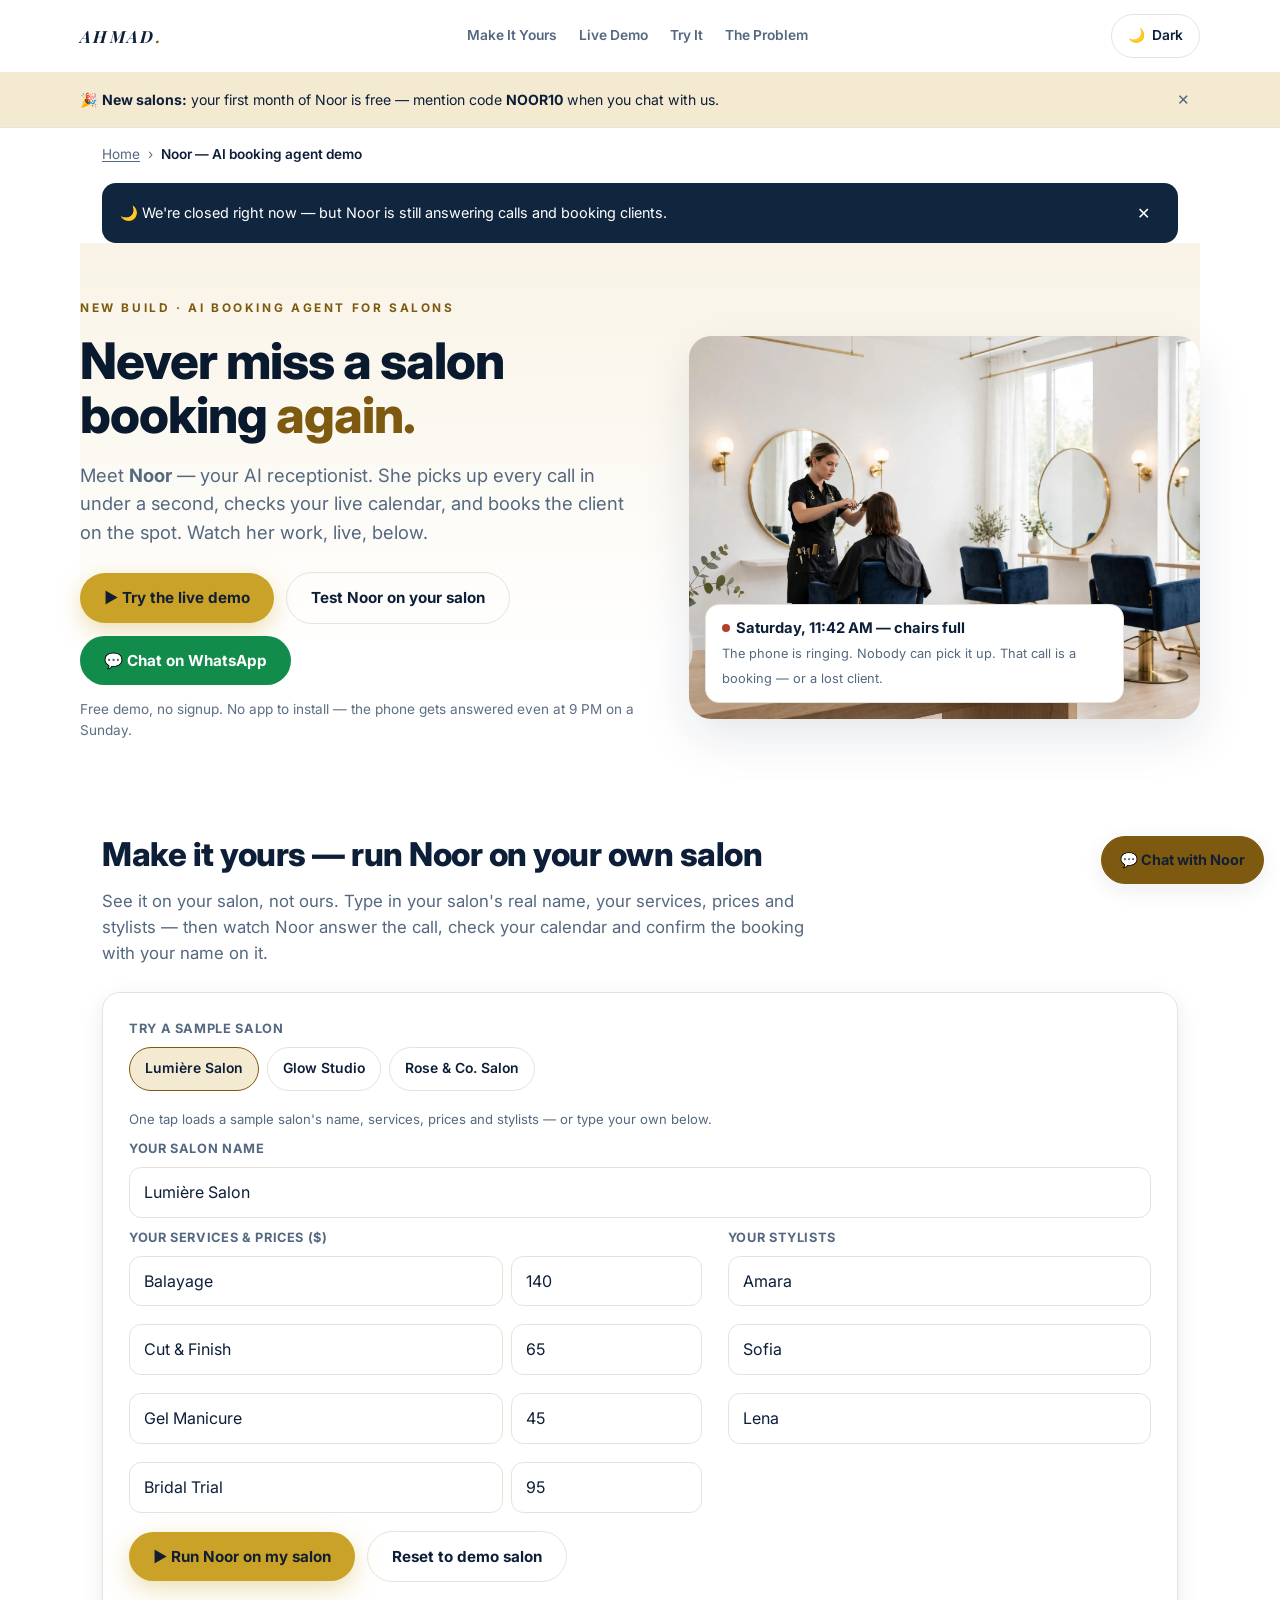
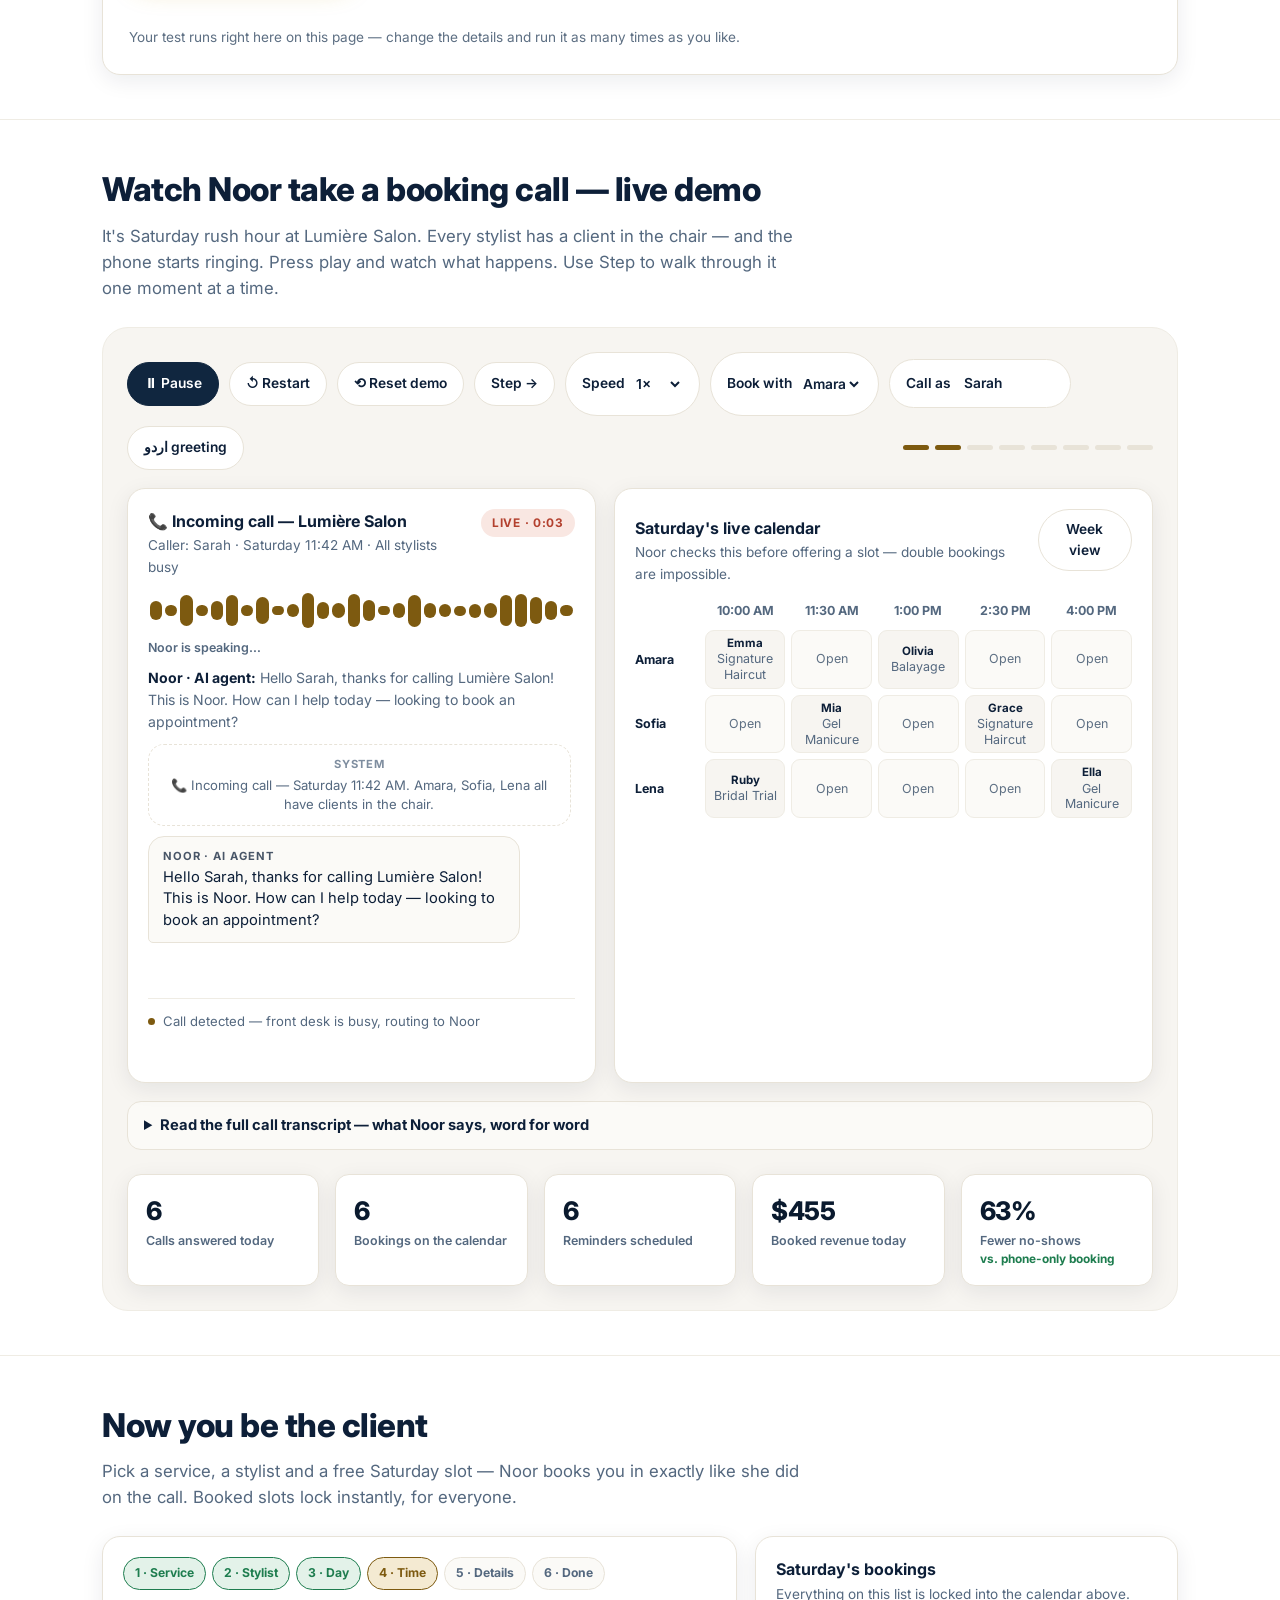
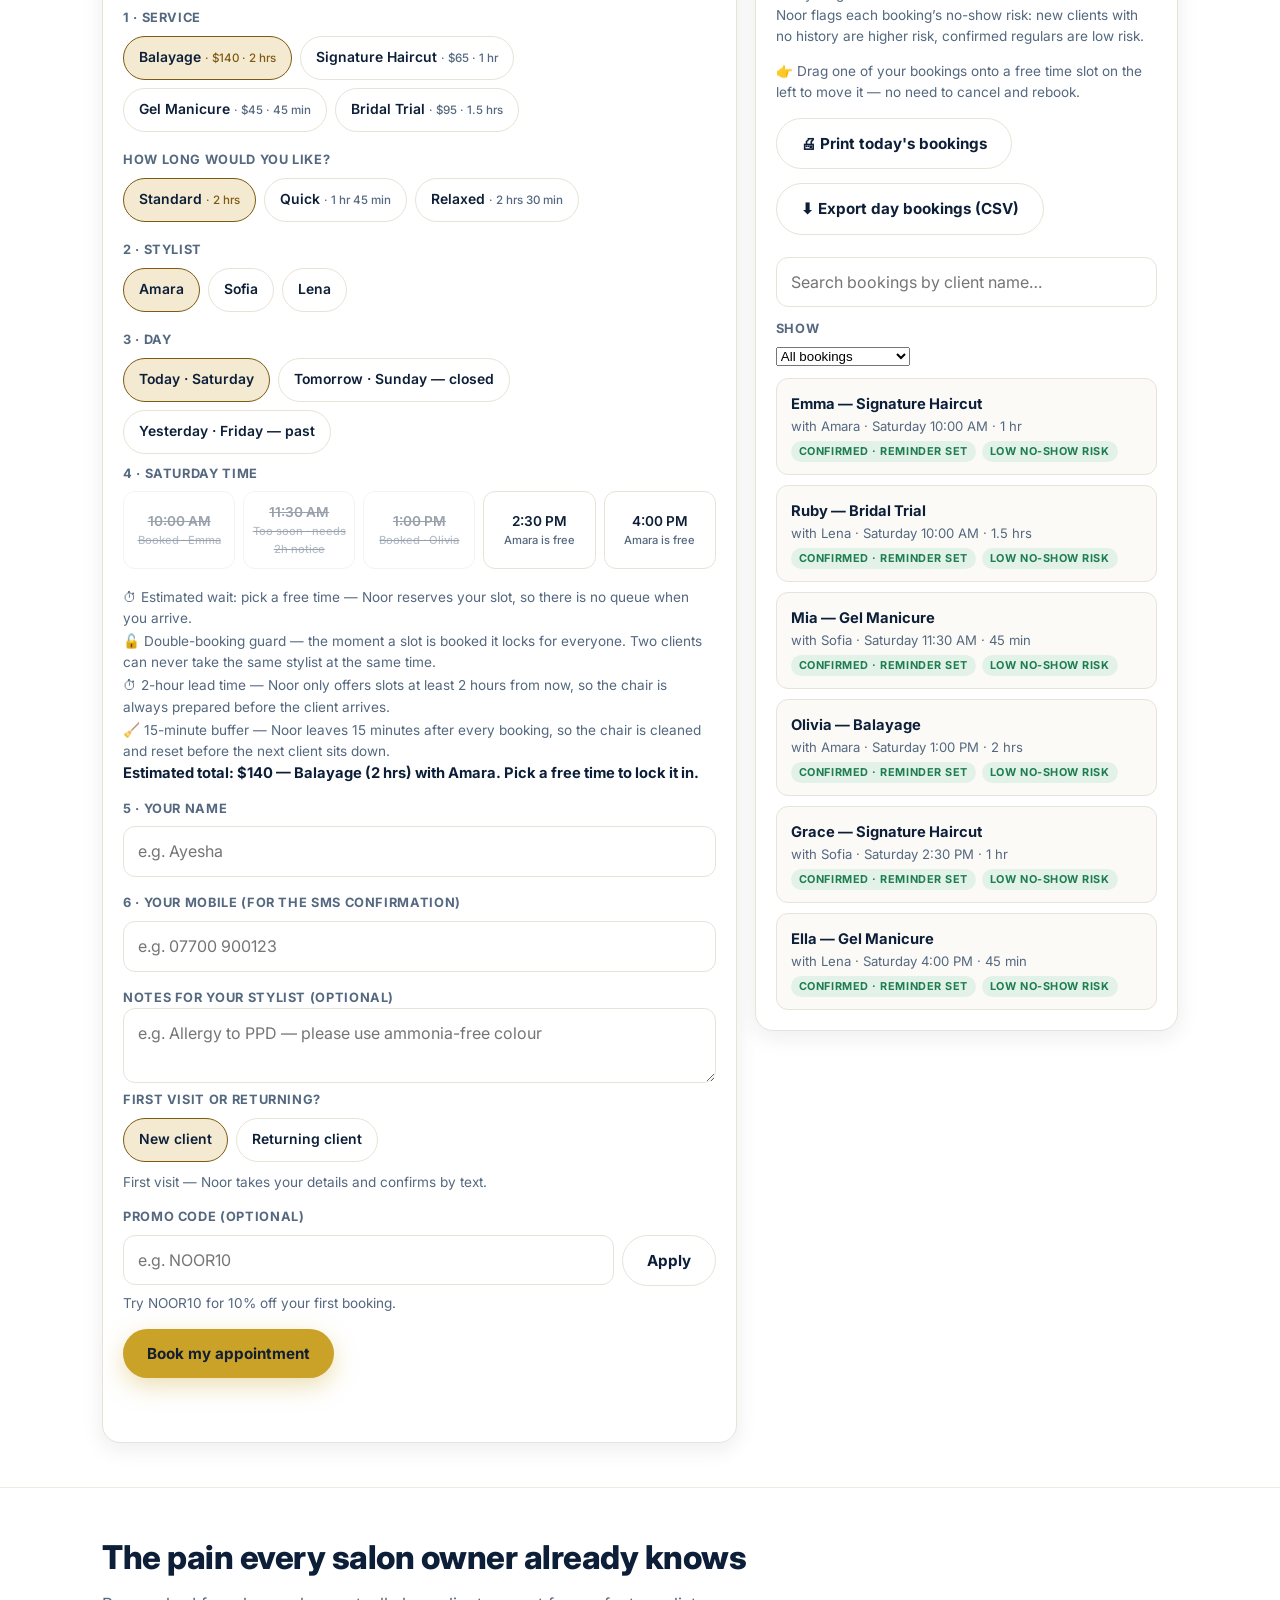
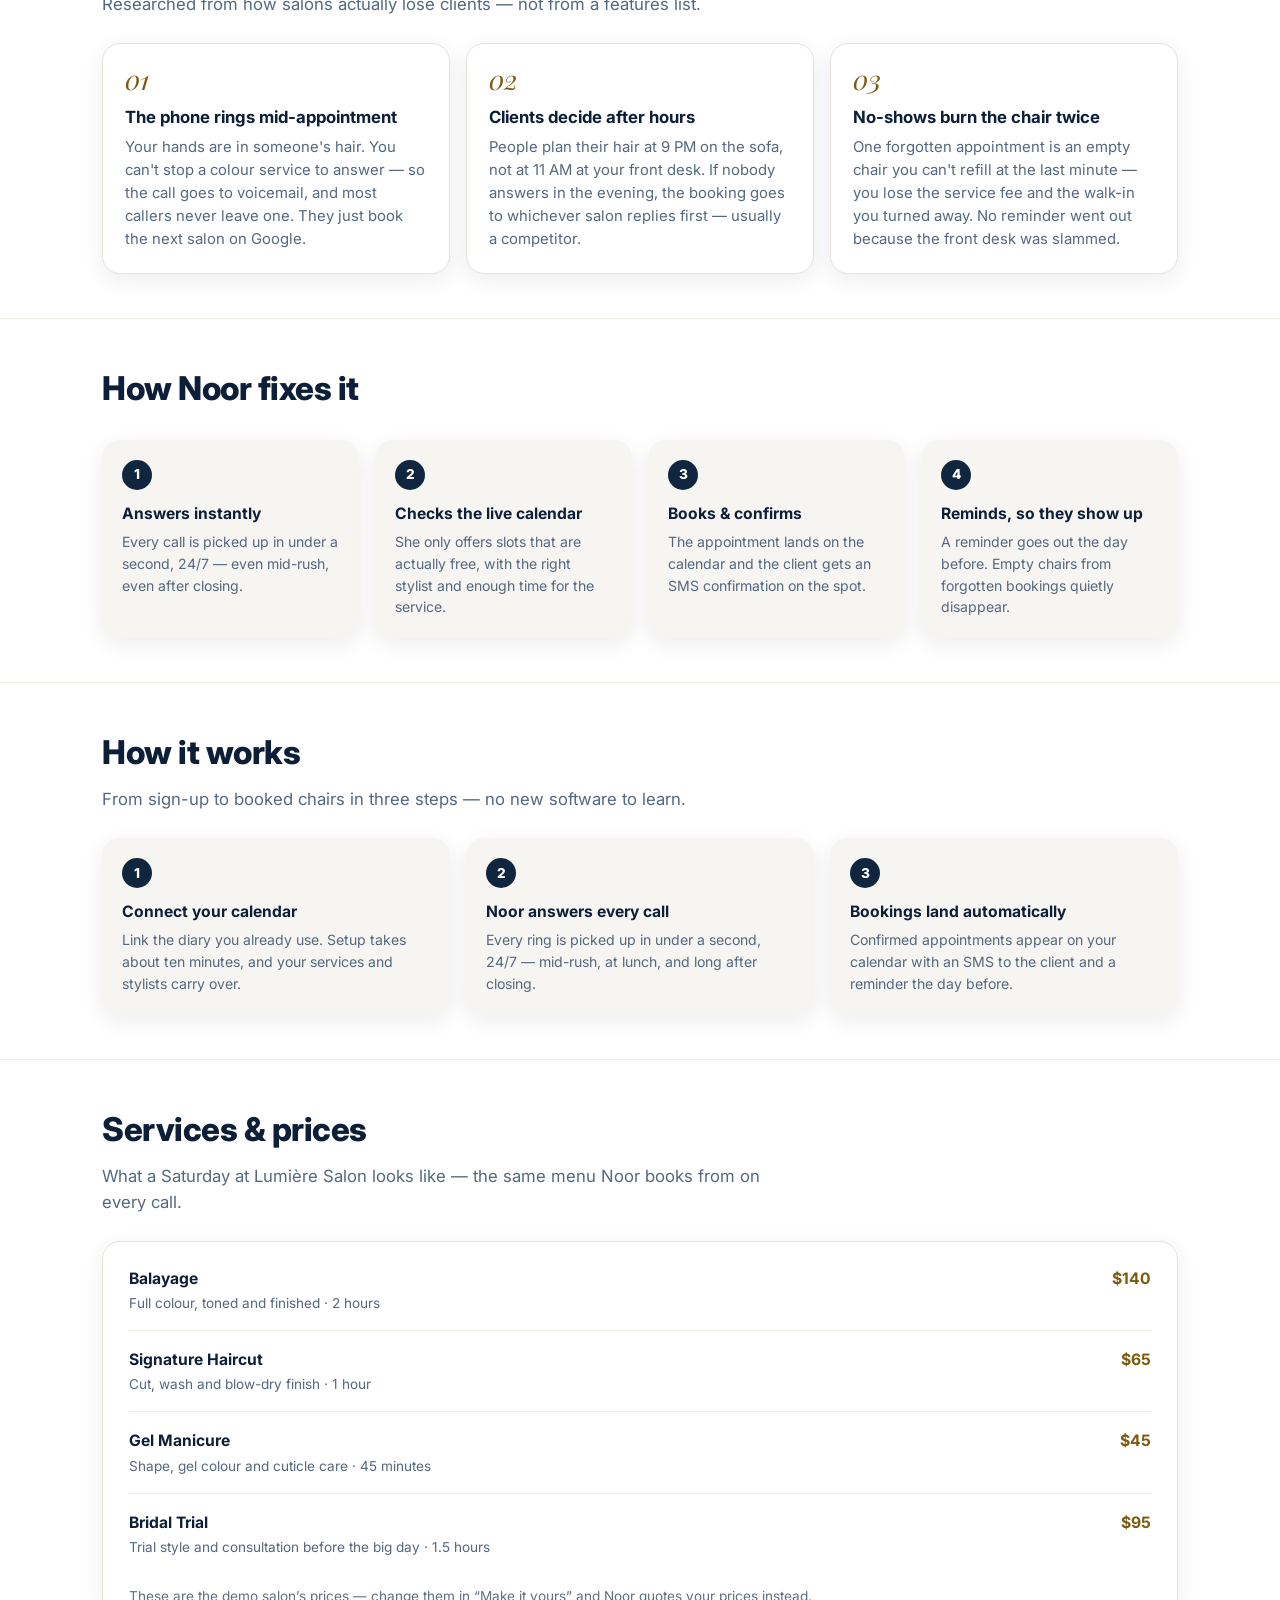
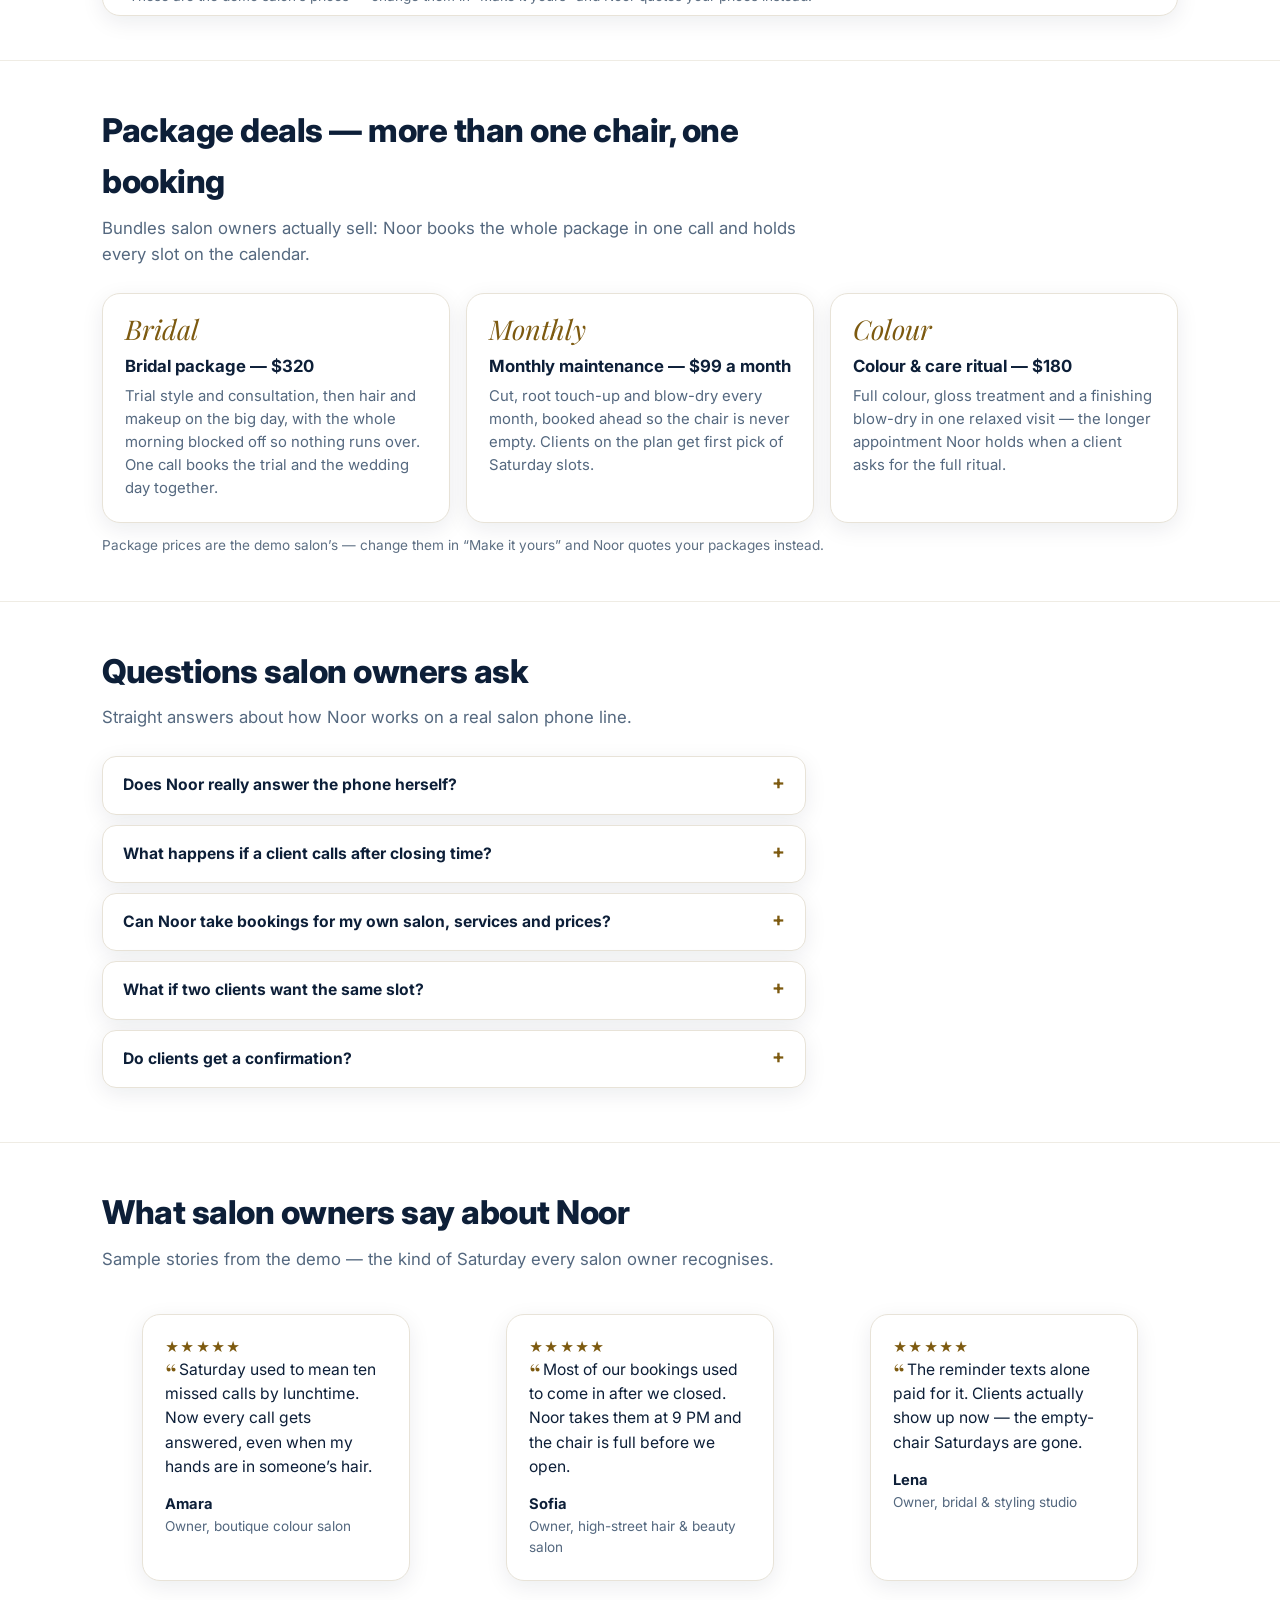
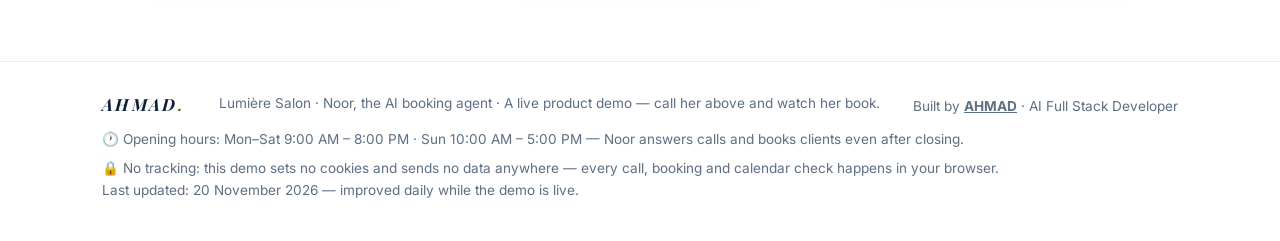
==== salon-demo/index.html @ 0685796b "feat(demo): add drag-to-reschedule for your bookings" ====
<!doctype html>
<!--
  Noor - AI booking agent for salons: live demo page.
  Single-file demo (salon-demo/index.html) for the fictional Lumiere Salon.
  Built by AHMAD, AI Full Stack Developer. Bookings, calls and calendar
  data in this demo are simulated in the browser - nothing leaves the page.
-->
<!-- Noor demo version: 2026.11.20 - bumped with each daily improvement batch -->
<!--
  CHANGELOG (latest first - full log lives with the project notes):
  2026-11-14: section markers; fonts load without blocking paint; header comment; version stamp.
  2026-11-15: WhatsApp CTA button in the hero. Demo reset button. Captioned call simulation. Booking progress steps. Estimated wait-time display. One money() formatter for every price.
  2026-11-16: 12-hour times everywhere; new/returning client toggle; promo codes (NOOR10); loyalty note on confirmation; .ics calendar download; share booking on WhatsApp.
  2026-11-17: after-hours notice; promo banner slot; no-tracking privacy note; offline fallback; PWA manifest; Apple touch icon.
  2026-11-18: social preview image placeholder; FAQ structured data; breadcrumb navigation; last-updated stamp; appointment-length selector; package deals section.
  2026-11-20: refer-a-friend note; live chat bubble; full call transcript view; livelier voice waveform; calendar month view; drag-to-reschedule.
  2026-11-13: booking summary screen; edit details; phone validation; notes field;
    returning-client greeting; closed-day notice for Sundays.
  2026-11-12: no-show risk badge; Urdu greeting toggle; double-booking guard;
    past-date block; 2-hour lead time; 15-minute buffer note.
  2026-11-11: one-tap sample salons; print bookings; export CSV; search and
    filter bookings; week-view calendar toggle.
-->
<html lang="en">
  <head>
    <meta charset="utf-8" />
    <meta name="viewport" content="width=device-width, initial-scale=1, viewport-fit=cover" />
    <meta name="description" content="Noor is the AI booking agent for salons. She answers every call, checks the live calendar and books clients 24/7 — even after hours. Try the live demo." />
    <meta property="og:title" content="Noor — AI Booking Agent for Salons" />
    <meta property="og:description" content="Noor answers every salon call, checks the live calendar and books clients 24/7 — even after hours. Try the live demo." />
    <meta property="og:type" content="website" />
    <meta property="og:url" content="https://mr-ahmad161.github.io/salon-demo/" />
    <!-- D117: social preview image (placeholder SVG card) — replace with a real salon photo when one is shot -->
    <meta property="og:image" content="data:image/svg+xml,%3Csvg xmlns='http://www.w3.org/2000/svg' width='1200' height='630'%3E%3Crect width='1200' height='630' fill='%230a1a2e'/%3E%3Ctext x='600' y='290' font-family='Georgia,serif' font-style='italic' font-size='130' font-weight='700' fill='%23c9a227' text-anchor='middle'%3ENoor%3C/text%3E%3Ctext x='600' y='380' font-family='Arial,sans-serif' font-size='38' fill='%23ffffff' text-anchor='middle'%3EThe AI booking agent for salons%3C/text%3E%3Ctext x='600' y='440' font-family='Arial,sans-serif' font-size='28' fill='%23c9a227' text-anchor='middle'%3ENever miss a booking again%3C/text%3E%3C/svg%3E" />
    <meta property="og:image:width" content="1200" />
    <meta property="og:image:height" content="630" />
    <meta property="og:image:alt" content="Noor — the AI booking agent for salons" />
    <meta name="twitter:card" content="summary_large_image" />
    <meta name="twitter:title" content="Noor — AI Booking Agent for Salons" />
    <meta name="twitter:description" content="Noor answers every salon call, checks the live calendar and books clients 24/7 — even after hours. Try the live demo." />
    <meta name="twitter:image" content="data:image/svg+xml,%3Csvg xmlns='http://www.w3.org/2000/svg' width='1200' height='630'%3E%3Crect width='1200' height='630' fill='%230a1a2e'/%3E%3Ctext x='600' y='290' font-family='Georgia,serif' font-style='italic' font-size='130' font-weight='700' fill='%23c9a227' text-anchor='middle'%3ENoor%3C/text%3E%3Ctext x='600' y='380' font-family='Arial,sans-serif' font-size='38' fill='%23ffffff' text-anchor='middle'%3EThe AI booking agent for salons%3C/text%3E%3Ctext x='600' y='440' font-family='Arial,sans-serif' font-size='28' fill='%23c9a227' text-anchor='middle'%3ENever miss a booking again%3C/text%3E%3C/svg%3E" />
    <meta name="color-scheme" content="light dark" />
    <meta name="theme-color" media="(prefers-color-scheme: light)" content="#ffffff" />
    <meta name="theme-color" media="(prefers-color-scheme: dark)" content="#0a1421" />
    <link rel="canonical" href="https://mr-ahmad161.github.io/salon-demo/" />
    <!-- D052: structured data so search engines understand the demo salon -->
    <script type="application/ld+json">
    {
      "@context": "https://schema.org",
      "@type": "HairSalon",
      "name": "Lumière Salon",
      "description": "Noor is the AI booking agent for salons. She answers every call, checks the live calendar and books clients 24/7 — even after hours.",
      "url": "https://mr-ahmad161.github.io/salon-demo/",
      "priceRange": "$$"
    }
    </script>
    <!-- D118: FAQ structured data — mirrors the FAQ section below -->
    <script type="application/ld+json">
{
  "@context": "https://schema.org",
  "@type": "FAQPage",
  "mainEntity": [
    {
      "@type": "Question",
      "name": "Does Noor really answer the phone herself?",
      "acceptedAnswer": {
        "@type": "Answer",
        "text": "Yes. Every call is picked up in under a second, 24/7 — even mid-rush when every stylist has a client in the chair. Try it in the live demo above."
      }
    },
    {
      "@type": "Question",
      "name": "What happens if a client calls after closing time?",
      "acceptedAnswer": {
        "@type": "Answer",
        "text": "She books them anyway. People plan their hair at 9 PM on the sofa, and Noor takes the booking, checks the live calendar and sends the SMS confirmation — no missed call, no lost client."
      }
    },
    {
      "@type": "Question",
      "name": "Can Noor take bookings for my own salon, services and prices?",
      "acceptedAnswer": {
        "@type": "Answer",
        "text": "Yes. Use “Make it yours” at the top of this page: type in your salon name, services, prices and stylists, and Noor quotes your details on the next call."
      }
    },
    {
      "@type": "Question",
      "name": "What if two clients want the same slot?",
      "acceptedAnswer": {
        "@type": "Answer",
        "text": "It can’t happen. Noor checks the live calendar before offering a time, so a booked slot is locked instantly and never offered twice."
      }
    },
    {
      "@type": "Question",
      "name": "Do clients get a confirmation?",
      "acceptedAnswer": {
        "@type": "Answer",
        "text": "Yes — an SMS confirmation goes out on the spot, and a reminder is scheduled for the day before, so forgotten bookings and empty chairs quietly disappear."
      }
    }
  ]
}
    </script>
    <link rel="icon" href="data:image/svg+xml,%3Csvg xmlns='http://www.w3.org/2000/svg' viewBox='0 0 64 64'%3E%3Crect width='64' height='64' rx='14' fill='%230a1a2e'/%3E%3Ctext x='32' y='44' font-family='Georgia,serif' font-style='italic' font-size='38' font-weight='700' fill='%23c9a227' text-anchor='middle'%3EN%3C/text%3E%3C/svg%3E" />
    <!-- D115: PWA manifest (inline, single-file demo) -->
    <link rel="manifest" href="data:application/manifest+json,%7B%22name%22%3A%22Noor%20%5Cu2014%20AI%20Booking%20Agent%20for%20Salons%22%2C%22short_name%22%3A%22Noor%22%2C%22description%22%3A%22Noor%20answers%20every%20salon%20call%2C%20checks%20the%20live%20calendar%20and%20books%20clients%2024%2F7%20%5Cu2014%20even%20after%20hours.%22%2C%22start_url%22%3A%22.%22%2C%22display%22%3A%22standalone%22%2C%22background_color%22%3A%22%23ffffff%22%2C%22theme_color%22%3A%22%230a1a2e%22%2C%22icons%22%3A%5B%7B%22src%22%3A%22data%3Aimage%2Fsvg%2Bxml%2C%253Csvg%20xmlns%3D%27http%3A%2F%2Fwww.w3.org%2F2000%2Fsvg%27%20viewBox%3D%270%200%2064%2064%27%253E%253Crect%20width%3D%2764%27%20height%3D%2764%27%20rx%3D%2714%27%20fill%3D%27%25230a1a2e%27%2F%253E%253Ctext%20x%3D%2732%27%20y%3D%2744%27%20font-family%3D%27Georgia%2Cserif%27%20font-style%3D%27italic%27%20font-size%3D%2738%27%20font-weight%3D%27700%27%20fill%3D%27%2523c9a227%27%20text-anchor%3D%27middle%27%253EN%253C%2Ftext%253E%253C%2Fsvg%253E%22%2C%22sizes%22%3A%22192x192%22%2C%22type%22%3A%22image%2Fsvg%2Bxml%22%2C%22purpose%22%3A%22any%22%7D%2C%7B%22src%22%3A%22data%3Aimage%2Fsvg%2Bxml%2C%253Csvg%20xmlns%3D%27http%3A%2F%2Fwww.w3.org%2F2000%2Fsvg%27%20viewBox%3D%270%200%2064%2064%27%253E%253Crect%20width%3D%2764%27%20height%3D%2764%27%20rx%3D%2714%27%20fill%3D%27%25230a1a2e%27%2F%253E%253Ctext%20x%3D%2732%27%20y%3D%2744%27%20font-family%3D%27Georgia%2Cserif%27%20font-style%3D%27italic%27%20font-size%3D%2738%27%20font-weight%3D%27700%27%20fill%3D%27%2523c9a227%27%20text-anchor%3D%27middle%27%253EN%253C%2Ftext%253E%253C%2Fsvg%253E%22%2C%22sizes%22%3A%22512x512%22%2C%22type%22%3A%22image%2Fsvg%2Bxml%22%2C%22purpose%22%3A%22any%22%7D%5D%7D" />
    <!-- D116: Apple touch icon for iOS home-screen installs -->
    <link rel="apple-touch-icon" href="data:image/svg+xml,%3Csvg xmlns='http://www.w3.org/2000/svg' viewBox='0 0 64 64'%3E%3Crect width='64' height='64' rx='14' fill='%230a1a2e'/%3E%3Ctext x='32' y='44' font-family='Georgia,serif' font-style='italic' font-size='38' font-weight='700' fill='%23c9a227' text-anchor='middle'%3EN%3C/text%3E%3C/svg%3E" />    <title>Lumière — AI Booking Agent for Salons · by AHMAD</title>
    <link rel="preconnect" href="https://fonts.googleapis.com" />
    <link rel="preconnect" href="https://fonts.gstatic.com" crossorigin />
    <!-- D092: font stylesheet loads without blocking first paint -->
    <link href="https://fonts.googleapis.com/css2?family=Playfair+Display:ital,wght@1,600;1,700&family=Inter:wght@400;500;600;700;800&display=swap" rel="stylesheet" media="print" onload="this.media='all'" />
    <noscript><link href="https://fonts.googleapis.com/css2?family=Playfair+Display:ital,wght@1,600;1,700&family=Inter:wght@400;500;600;700;800&display=swap" rel="stylesheet" /></noscript>
    <style>
      :root{
        --bg:#ffffff; --bg-soft:#f7f5f1; --surface:#ffffff; --surface-2:#fbfaf7;
        --ink:#0d1f38; --navy:#10263f; --navy-deep:#0a1a2e;
        --muted:#54687f; --faint:#5d6f83; /* D038: darkened from #8496ab (3.03:1 on white) to 5.16:1, passes 4.5:1 */
        --gold:#7d5a10; /* D037: darkened from #b8892f (3.15:1 on white) to 6.28:1, passes 4.5:1 */ --gold-bright:#c9a227; --gold-soft:#f4ead2; --on-gold:#131f31;
        --line:#e8e3d8; --line-soft:#efece4;
        --green:#1e7d4f; --green-soft:#e3f2e9;
        --red:#b3402e; --red-soft:#f9e7e2;
        --shadow:0 18px 50px rgba(13,31,56,.10);
        --shadow-sm:0 6px 22px rgba(13,31,56,.08);
        --radius:18px;
        /* D022: radius scale (--radius:18px between --r and --r-lg) */
        --r-pill:999px; --r-xl:26px; --r-lg:22px; --r-md:16px; --r:14px; --r-sm:12px; --r-xs:9px;
      }
      @media (prefers-color-scheme: dark){
        :root{
          --bg:#0a1421; --bg-soft:#0e1a2b; --surface:#101f33; --surface-2:#0d1a2c;
          --ink:#f0ede6; --navy:#dce7f5; --navy-deep:#e9eef6;
          --muted:#a3b4c8; --faint:#7186a0;
          --gold:#d3ab52; --gold-bright:#d9b45c; --gold-soft:#2b2413;
          --line:#243650; --line-soft:#1d2f49;
          --green:#4cc084; --green-soft:#123324;
          --red:#e08a76; --red-soft:#3a1f18;
          --shadow:0 18px 50px rgba(0,0,0,.45);
          --shadow-sm:0 6px 22px rgba(0,0,0,.35);
        }
      }
      /* D053: manual theme toggle — attribute selector beats the media query, so the visitor's choice wins */
      :root[data-theme="dark"]{
        --bg:#0a1421; --bg-soft:#0e1a2b; --surface:#101f33; --surface-2:#0d1a2c;
        --ink:#f0ede6; --navy:#dce7f5; --navy-deep:#e9eef6;
        --muted:#a3b4c8; --faint:#7186a0;
        --gold:#d3ab52; --gold-bright:#d9b45c; --gold-soft:#2b2413; --on-gold:#131f31;
        --line:#243650; --line-soft:#1d2f49;
        --green:#4cc084; --green-soft:#123324;
        --red:#e08a76; --red-soft:#3a1f18;
        --shadow:0 18px 50px rgba(0,0,0,.45);
        --shadow-sm:0 6px 22px rgba(0,0,0,.35);
      }
      :root[data-theme="light"]{
        --bg:#ffffff; --bg-soft:#f7f5f1; --surface:#ffffff; --surface-2:#fbfaf7;
        --ink:#0d1f38; --navy:#10263f; --navy-deep:#0a1a2e;
        --muted:#54687f; --faint:#5d6f83;
        --gold:#7d5a10; --gold-bright:#c9a227; --gold-soft:#f4ead2; --on-gold:#131f31;
        --line:#e8e3d8; --line-soft:#efece4;
        --green:#1e7d4f; --green-soft:#e3f2e9;
        --red:#b3402e; --red-soft:#f9e7e2;
        --shadow:0 18px 50px rgba(13,31,56,.10);
        --shadow-sm:0 6px 22px rgba(13,31,56,.08);
      }
      *{box-sizing:border-box}
      html{scroll-behavior:smooth}
      /* D029: never allow horizontal scroll; clip keeps position:sticky working */
      html,body{overflow-x:clip}
      @supports not (overflow:clip){html,body{overflow-x:hidden}}
      body{margin:0;background:var(--bg);color:var(--ink);
        font-family:-apple-system,BlinkMacSystemFont,"SF Pro Text","Inter","Segoe UI",Roboto,sans-serif;
        -webkit-font-smoothing:antialiased;line-height:1.55}
      img{max-width:100%;display:block}
      .wrap{max-width:1120px;margin:0 auto;padding:0 22px}
      /* D029: grid children must be allowed to shrink below content width */
      .hero-grid>*,.demo-grid>*,.book-grid>*,.cust-grid>*,.cards3>*,.steps4>*,.steps3>*,.stats>*{min-width:0}
      .brand{font-family:"Playfair Display",Georgia,serif;font-style:italic;font-weight:700;
        letter-spacing:.14em;font-size:1.05rem;color:var(--ink);text-decoration:none;white-space:nowrap}
      .brand i{color:var(--gold);font-style:italic}
      /* D040: skip link, hidden until keyboard focus */
      .skip-link{position:absolute;left:-999px;top:0;z-index:100;background:var(--navy);color:#fff;
        font-weight:700;font-size:.9rem;padding:12px 18px;border-radius:0 0 12px 0;text-decoration:none}
      .skip-link:focus{left:0}
      /* top bar */
      .topbar{position:sticky;top:0;z-index:40;background:color-mix(in srgb,var(--bg) 88%,transparent);
        backdrop-filter:blur(14px);-webkit-backdrop-filter:blur(14px);border-bottom:1px solid var(--line-soft)}
      .topbar-in{display:flex;align-items:center;justify-content:space-between;gap:16px;padding:14px 0}
      .topnav{display:flex;gap:22px;font-size:.86rem;font-weight:600}
      .topnav a{color:var(--muted);text-decoration:none}
      .topnav a:hover{color:var(--ink)}
      /* D112: promo banner slot under the header — dismissible */
      .promo-bar{background:var(--gold-soft);border-bottom:1px solid var(--line);font-size:.88rem}
      .promo-in{display:flex;gap:12px;align-items:center;justify-content:space-between;padding:9px 0}
      .promo-bar[hidden]{display:none}
      .promo-close{border:0;background:transparent;color:var(--muted);font:inherit;font-size:.95rem;cursor:pointer;padding:6px 10px;min-height:34px;border-radius:var(--r-sm)}
      .promo-close:hover{color:var(--ink)}
      @media (max-width:560px){.topnav{gap:14px;font-size:.8rem}}
      @media (max-width:480px){.topnav .nav-problem{display:none}.topnav{gap:12px}}
      @media (max-width:480px){.theme-toggle .theme-lbl{display:none}}
      /* D029: keep the top bar inside very narrow screens */
      @media (max-width:380px){.topbar-in{gap:10px}.topnav{gap:10px;font-size:.76rem}.cal-table{grid-template-columns:44px repeat(5,1fr);font-size:.62rem}}
      /* hero */
      /* D023: subtle hero gradient, gold-tinted top fading to background */
      .hero{padding:56px 0 30px;
        background:linear-gradient(180deg,color-mix(in srgb,var(--gold-soft) 55%,transparent),transparent 75%)}
      .hero-grid{display:grid;grid-template-columns:1.05fr .95fr;gap:44px;align-items:center}
      @media (max-width:860px){.hero-grid{grid-template-columns:1fr;gap:28px}.hero{padding-top:36px}}
      .kicker{font-size:.74rem;font-weight:700;letter-spacing:.22em;text-transform:uppercase;color:var(--gold);margin:0 0 16px}
      h1{font-size:clamp(2rem,4.6vw,3.15rem);line-height:1.08;font-weight:800;letter-spacing:-.02em;margin:0 0 18px;color:var(--navy-deep)}
      @media (prefers-color-scheme: dark){h1{color:var(--ink)}}
      h1 .gold{color:var(--gold)}
      /* D030: fluid type — lede scales with the viewport instead of staying fixed */
      .lede{font-size:clamp(1rem,1rem + .35vw,1.15rem);color:var(--muted);margin:0 0 26px;max-width:34rem}
      .cta-row{display:flex;flex-wrap:wrap;gap:12px;align-items:center}
      .btn{display:inline-flex;align-items:center;gap:8px;border:0;cursor:pointer;text-decoration:none;
        font:inherit;font-weight:700;font-size:.95rem;padding:13px 24px;border-radius:var(--r-pill);transition:transform .15s ease,box-shadow .15s ease}
      .btn-gold{background:var(--gold-bright);color:var(--on-gold);box-shadow:0 8px 24px rgba(201,162,39,.35)}
      .btn-gold:hover{transform:translateY(-2px);box-shadow:0 12px 30px rgba(201,162,39,.45)}
      .btn-ghost{background:transparent;color:var(--ink);border:1.5px solid var(--line)}
      /* D099: WhatsApp CTA — dark green for contrast, opens WhatsApp with a prefilled enquiry */
      .btn-wa{background:#128c4a;color:#fff}
      .btn-wa:hover{box-shadow:0 12px 30px rgba(18,140,74,.35)}
      .btn-ghost:hover{border-color:var(--gold);background:var(--gold-soft);transform:translateY(-2px)}
      .btn:active{transform:translateY(0) scale(.97)}
      .hero-note{font-size:.85rem;color:var(--faint);margin-top:14px}
      /* D111: after-hours notice bar — shown when the salon is closed, Noor still books */
      .after-hours{display:flex;gap:12px;align-items:center;justify-content:space-between;
        background:var(--navy);color:#fff;border-radius:var(--r);padding:12px 18px;margin:18px 0 0;font-size:.9rem}
      @media (prefers-color-scheme: dark){.after-hours{background:#26466b}}
      .after-hours[hidden]{display:none}
      .after-hours-close{border:0;background:transparent;color:#fff;font:inherit;font-size:1rem;cursor:pointer;padding:6px 10px;min-height:34px;border-radius:var(--r-sm)}
      .after-hours-close:hover{background:rgba(255,255,255,.15)}
      .hero-media{position:relative}
      .hero-media img{border-radius:var(--r-lg);box-shadow:var(--shadow);aspect-ratio:4/3;object-fit:cover;width:100%;height:auto}
      .missed-chip{position:absolute;left:16px;bottom:16px;background:var(--surface);border:1px solid var(--line);
        border-radius:var(--r);box-shadow:var(--shadow-sm);padding:12px 16px;max-width:82%}
      .missed-chip b{display:block;font-size:.92rem}
      .missed-chip span{font-size:.8rem;color:var(--muted)}
      .missed-dot{display:inline-block;width:8px;height:8px;border-radius:50%;background:var(--red);margin-right:6px;vertical-align:1px}
      /* sections */
      section{padding:44px 0}
      section + section{border-top:1px solid var(--line-soft)}
      .sec-head{max-width:44rem;margin-bottom:26px}
      .sec-head h2{font-size:clamp(1.5rem,3vw,2.05rem);font-weight:800;letter-spacing:-.015em;margin:0 0 8px}
      .sec-head p{color:var(--muted);margin:0;font-size:clamp(.95rem,.9rem + .25vw,1.05rem)}
      /* demo */
      .demo-shell{background:var(--bg-soft);border:1px solid var(--line-soft);border-radius:var(--r-xl);padding:24px}
      @media (max-width:560px){.demo-shell{padding:16px}}
      .demo-controls{display:flex;flex-wrap:wrap;gap:10px;align-items:center;margin-bottom:18px}
      .ctl{display:inline-flex;align-items:center;gap:7px;border:1.5px solid var(--line);background:var(--surface);
        color:var(--ink);font:inherit;font-weight:600;font-size:.86rem;padding:9px 16px;border-radius:var(--r-pill);cursor:pointer;transition:border-color .15s ease,transform .15s ease}
      .ctl:hover{border-color:var(--gold);transform:translateY(-1px)}
      .ctl.primary{background:var(--navy);border-color:var(--navy);color:#fff}
      @media (prefers-color-scheme: dark){.ctl.primary{background:var(--gold-bright);border-color:var(--gold-bright);color:var(--on-gold)}}
      .ctl select{border:0;background:transparent;font:inherit;font-weight:600;color:inherit;cursor:pointer}
      /* D069: caller-name input inside the demo controls pill */
      .ctl input[type=text]{width:96px;min-height:0;margin:0;padding:4px 6px;border:0;background:transparent;font:inherit;font-weight:600;color:inherit}
      .step-track{display:flex;gap:6px;margin-left:auto;align-items:center}
      .step-dot{width:26px;height:5px;border-radius:var(--r-pill);background:var(--line);transition:background .3s}
      .step-dot.on{background:var(--gold)}
      @media (max-width:640px){.step-track{display:none}}
      .demo-grid{display:grid;grid-template-columns:1fr 1.15fr;gap:18px}
      @media (max-width:900px){.demo-grid{grid-template-columns:1fr}}
      .panel{background:var(--surface);border:1px solid var(--line);border-radius:var(--radius);padding:20px;box-shadow:var(--shadow-sm)}
      .panel h3{margin:0;font-size:1rem;font-weight:700}
      .panel .sub{color:var(--muted);font-size:.85rem;margin:2px 0 0}
      .call-top{display:flex;justify-content:space-between;align-items:flex-start;gap:12px;margin-bottom:14px}
      .status-pill{font-size:.74rem;font-weight:700;letter-spacing:.06em;text-transform:uppercase;
        padding:5px 11px;border-radius:var(--r-pill);background:var(--gold-soft);color:var(--gold);white-space:nowrap}
      .status-pill.live{background:var(--red-soft);color:var(--red)}
      .status-pill.booked{background:var(--green-soft);color:var(--green)}
      .wave{display:flex;align-items:center;gap:3px;height:38px;margin:6px 0 14px;padding:0 2px}
      .wave span{flex:1;background:var(--line);border-radius:var(--r-pill);height:8%;transition:height .18s ease}
      .wave.speaking span{background:var(--gold)}
      /* D127: bar heights are driven by JS while Noor speaks, so the waveform moves like a real voice */
      .wave-label{display:none;font-size:.78rem;font-weight:600;color:var(--muted);margin:-6px 0 10px}
      .wave-label.show{display:block}
      /* D101: live caption line under the waveform — the call is silent, every line appears here as text */
      .call-caption{font-size:.88rem;color:var(--muted);margin:0 0 12px;min-height:1.3em}
      .call-caption b{color:var(--ink)}
      .transcript{display:flex;flex-direction:column;gap:10px;min-height:238px;max-height:340px;overflow-y:auto;padding-right:4px}
      .bubble{max-width:88%;padding:11px 14px;border-radius:var(--r-md);font-size:.92rem;line-height:1.45;
        opacity:0;transform:translateY(8px);transition:opacity .35s ease,transform .35s ease}
      .bubble.show{opacity:1;transform:none}
      .bubble .who{display:block;font-size:.7rem;font-weight:700;letter-spacing:.08em;text-transform:uppercase;margin-bottom:3px;opacity:.75}
      .bubble.agent{align-self:flex-start;background:var(--surface-2);border:1px solid var(--line);border-bottom-left-radius:5px}
      .bubble.caller{align-self:flex-end;background:var(--navy);color:#fff;border-bottom-right-radius:5px}
      @media (prefers-color-scheme: dark){.bubble.caller{background:#26466b}}
      .bubble.sys{align-self:center;background:transparent;border:1px dashed var(--line);color:var(--muted);font-size:.82rem;max-width:100%;text-align:center}
      .typing{display:inline-flex;gap:4px;padding:4px 2px}
      .typing i{width:6px;height:6px;border-radius:50%;background:var(--faint);animation:tp 1s infinite}
      .typing i:nth-child(2){animation-delay:.15s}.typing i:nth-child(3){animation-delay:.3s}
      @keyframes tp{0%,100%{opacity:.3}50%{opacity:1}}
      .log{margin-top:16px;border-top:1px solid var(--line-soft);padding-top:12px;display:flex;flex-direction:column;gap:6px;min-height:64px}
      .log-line{font-size:.82rem;color:var(--muted);display:flex;gap:8px;align-items:baseline;opacity:0;transition:opacity .3s}
      .log-line.show{opacity:1}
      .log-line::before{content:"";width:7px;height:7px;border-radius:50%;background:var(--gold);flex:none;transform:translateY(-1px)}
      .log-line.done::before{background:var(--green)}
      /* D031: call panel fits small screens — header wraps, transcript shortens, bubbles widen */
      @media (max-width:560px){
        .demo-grid .panel{padding:16px}
        .call-top{flex-wrap:wrap}
        .call-top h3{font-size:.95rem}
        .status-pill{margin-left:0}
        .wave{height:30px}
        .transcript{min-height:200px;max-height:300px}
        .bubble{max-width:94%;font-size:.88rem}
        .log{min-height:0}
      }
      /* calendar */
      .cal-head{display:flex;justify-content:space-between;align-items:baseline;gap:10px;margin-bottom:12px}
      .cal-table{display:grid;grid-template-columns:64px repeat(5,1fr);gap:6px;font-size:.78rem}
      /* D075: week view squeezes the calendar into 7 day columns */
      .cal-table.week{grid-template-columns:repeat(7,1fr)}
      .cal-table.week .slot{min-height:74px}
      /* D128: month view — November 2026, the demo month, with the demo Saturday highlighted */
      .cal-table.month{grid-template-columns:repeat(7,1fr)}
      .cal-table.month .slot{min-height:56px}
      .cal-table.month .slot.demo-sat{background:var(--gold-soft);border-color:var(--gold);color:var(--gold)}
      .cal-table.month .slot.demo-sat b{color:var(--gold)}
      .cal-table .ch{font-weight:700;color:var(--muted);text-align:center;padding:4px 0}
      .cal-table .styl{font-weight:700;display:flex;align-items:center}
      .slot{border:1px solid var(--line-soft);border-radius:var(--r-xs);min-height:44px;padding:5px 6px;text-align:center;
        color:var(--faint);background:var(--surface-2);display:flex;flex-direction:column;justify-content:center;gap:1px;line-height:1.25}
      .slot b{font-size:.72rem;color:var(--ink)}
      .slot.taken{background:var(--bg-soft);color:var(--muted)}
      .slot.newbook{background:var(--green-soft);border-color:var(--green);color:var(--green);animation:pop .5s ease}
      .slot.newbook b{color:var(--green)}
      @keyframes pop{0%{transform:scale(.92)}60%{transform:scale(1.04)}100%{transform:scale(1)}}
      /* D020: shimmer shown on the calendar while Noor checks it */
      .cal-wrap{position:relative}
      .cal-shimmer{position:absolute;inset:0;z-index:2;display:none;flex-direction:column;gap:10px;
        align-items:center;justify-content:center;text-align:center;padding:0 12px;
        background:color-mix(in srgb,var(--surface) 84%,transparent);backdrop-filter:blur(2px);border-radius:var(--r-xs);
        font-size:.85rem;font-weight:600;color:var(--muted)}
      .cal-wrap.checking .cal-shimmer{display:flex}
      .shimmer-bar{width:72%;max-width:260px;height:10px;border-radius:var(--r-pill);
        background:linear-gradient(90deg,var(--line-soft) 25%,var(--line) 55%,var(--line-soft) 75%);
        background-size:200% 100%;animation:shimmer 1.1s linear infinite}
      .shimmer-bar.s2{width:50%}
      @keyframes shimmer{to{background-position:-200% 0}}
      /* D021: animated success check on booking confirm */
      .check-anim{display:inline-block;width:34px;height:34px;vertical-align:-9px;margin-right:8px}
      .check-anim svg{width:100%;height:100%;fill:none;stroke:var(--green);stroke-width:3.5;stroke-linecap:round;stroke-linejoin:round}
      .check-anim circle{stroke-dasharray:126;stroke-dashoffset:126}
      .check-anim path{stroke-dasharray:36;stroke-dashoffset:36}
      .confirmed.show .check-anim circle{animation:draw .55s ease forwards}
      .confirmed.show .check-anim path{animation:draw .4s .45s ease forwards}
      @keyframes draw{to{stroke-dashoffset:0}}
      @media (prefers-reduced-motion: reduce){.check-anim circle,.check-anim path{stroke-dashoffset:0;animation:none}}
      @media (prefers-reduced-motion: reduce){.shimmer-bar{animation:none}}
      /* D043: honour reduced motion for smooth scrolling, the booking pop and transitions */
      @media (prefers-reduced-motion: reduce){
        html{scroll-behavior:auto}
        .slot.newbook{animation:none}
        .btn,.ctl,.chip,.slot-btn,.bubble,.log-line{transition:none}
      }
      @media (max-width:560px){.cal-table{grid-template-columns:52px repeat(5,1fr);font-size:.68rem}.slot{padding:4px 2px;min-height:40px}.slot b{font-size:.62rem}}
      .confirmed{display:none;margin-top:16px;border:1.5px solid var(--green);background:var(--green-soft);border-radius:var(--r);padding:14px 16px}
      .confirmed.show{display:block}
      .confirmed b{color:var(--green)}
      .confirmed p{margin:3px 0 0;font-size:.88rem}
      /* D061: SMS preview bubble inside the booking confirmation */
      .sms-preview{margin-top:12px;background:var(--surface-2);border:1px solid var(--line);border-radius:var(--r-md);padding:11px 14px}
      .sms-preview .sms-from{display:block;font-size:.72rem;font-weight:700;letter-spacing:.06em;text-transform:uppercase;color:var(--muted);margin-bottom:4px}
      .sms-preview p{margin:0;font-size:.88rem}
      /* D062: booking reference code shown on confirmation */
      .booking-ref{font-size:.85rem;color:var(--muted)}
      .booking-ref b{color:var(--ink);letter-spacing:.05em}
      /* D124: refer-a-friend note on the confirmation — a booked client is the best advert */
      .refer-note{margin-top:12px;background:var(--gold-soft);border:1px solid var(--gold);border-radius:var(--r-md);padding:11px 14px;font-size:.88rem}
      /* D060: stats row now covers calls answered, bookings, reminders, revenue and no-shows cut */
      .stats{display:grid;grid-template-columns:repeat(5,1fr);gap:16px;margin-top:24px}
      @media (max-width:900px){.stats{grid-template-columns:repeat(3,1fr)}}
      @media (max-width:700px){.stats{grid-template-columns:repeat(2,1fr)}}
      /* D027: stat cards stack to one column on small screens */
      @media (max-width:480px){.stats{grid-template-columns:1fr}}
      .stat{background:var(--surface);border:1px solid var(--line);border-radius:var(--r);padding:16px 18px;box-shadow:var(--shadow-sm)}
      .stat .num{font-size:clamp(1.3rem,1.2rem + .6vw,1.6rem);font-weight:800;letter-spacing:-.02em;color:var(--navy-deep)}
      @media (prefers-color-scheme: dark){.stat .num{color:var(--ink)}}
      .stat .lbl{font-size:.78rem;color:var(--muted);font-weight:600}
      .stat .delta{font-size:.74rem;color:var(--green);font-weight:700}
      /* booking */
      .book-grid{display:grid;grid-template-columns:1.2fr .8fr;gap:18px;align-items:start}
      @media (max-width:900px){.book-grid{grid-template-columns:1fr}}
      /* D102: booking progress — Service, Stylist, Day, Time, Details, Done */
      .book-steps{display:flex;flex-wrap:wrap;gap:6px;margin-bottom:18px}
      .book-steps span{font-size:.76rem;font-weight:700;padding:6px 11px;border-radius:var(--r-pill);
        background:var(--surface-2);border:1px solid var(--line);color:var(--muted)}
      .book-steps span.done{background:var(--green-soft);color:var(--green);border-color:var(--green)}
      .book-steps span.now{background:var(--gold-soft);color:var(--gold);border-color:var(--gold)}
      .chip-row{display:flex;flex-wrap:wrap;gap:8px;margin:8px 0 18px}
      .chip{border:1.5px solid var(--line);background:var(--surface);color:var(--ink);font:inherit;font-size:.87rem;
        font-weight:600;padding:9px 15px;border-radius:var(--r-pill);cursor:pointer;transition:border-color .15s ease,transform .15s ease}
      .chip:hover{border-color:var(--gold);transform:translateY(-1px)}
      .chip small{color:var(--muted);font-weight:500}
      .chip.sel{border-color:var(--gold);background:var(--gold-soft);color:var(--ink)}
      .chip.sel small{color:var(--gold)}
      /* D036: labels for all form inputs; .field-lbl stays block-level as a <label> */
      .field-lbl{display:block;font-size:.8rem;font-weight:700;letter-spacing:.05em;text-transform:uppercase;color:var(--muted);margin:0}
      .slot-grid{display:grid;grid-template-columns:repeat(5,1fr);gap:8px;margin:8px 0 18px}
      @media (max-width:560px){.slot-grid{grid-template-columns:repeat(3,1fr)}}
      .slot-btn{border:1.5px solid var(--line);background:var(--surface);border-radius:var(--r-sm);padding:10px 6px;cursor:pointer;
        font:inherit;font-size:.85rem;font-weight:600;color:var(--ink);text-align:center;transition:border-color .15s ease,transform .15s ease}
      .slot-btn small{display:block;font-size:.7rem;color:var(--muted);font-weight:500}
      .slot-btn.sel{border-color:var(--gold);background:var(--gold-soft)}
      .slot-btn:hover:not(:disabled){border-color:var(--gold);transform:translateY(-1px)}
      .slot-btn:disabled{opacity:.42;cursor:not-allowed;text-decoration:line-through}
      /* D129: drag-to-reschedule — your bookings can be dragged onto a free slot */
      .bk-item.draggable{cursor:grab}
      .bk-item.draggable:active{cursor:grabbing}
      .slot-btn.drop-ok{border-color:var(--green);background:var(--green-soft)}
      input[type=text],input[type=number],input[type=tel]{width:100%;font:inherit;padding:12px 14px;border:1.5px solid var(--line);border-radius:var(--r-sm);
        background:var(--surface);color:var(--ink);margin:8px 0 16px}
      input[type=text]:focus,input[type=number]:focus,input[type=tel]:focus{outline:2px solid var(--gold);outline-offset:1px}
      /* D085: notes field matches the other booking inputs */
      textarea{width:100%;font:inherit;padding:12px 14px;border:1.5px solid var(--line);border-radius:var(--r-sm);resize:vertical}
      textarea:focus{outline:2px solid var(--gold);outline-offset:1px}
      .btn:focus-visible,.ctl:focus-visible,.chip:focus-visible,.slot-btn:focus-visible{outline:2px solid var(--gold);outline-offset:2px}
      /* D028: 44px minimum tap targets for touch users */
      .btn,.ctl,.chip,.slot-btn{min-height:44px;justify-content:center}
      .ctl select{min-height:44px}
      .book-msg{font-size:.88rem;margin-top:12px;min-height:1.3em}
      .book-msg.ok{color:var(--green);font-weight:600}
      .book-msg.err{color:var(--red);font-weight:600}
      /* D087: closed-day notice — shown only when Sunday is picked */
      .closed-note{display:none;border:1.5px solid var(--line);background:var(--gold-soft);border-radius:var(--r-sm);padding:10px 12px;font-size:.88rem;margin:0 0 14px}
      .closed-note.show{display:block}
      /* D082: confirmation summary box */
      .summary-box{display:none;border:1.5px solid var(--gold);border-radius:var(--r-sm);padding:14px;margin-top:14px;background:var(--gold-soft)}
      .summary-box.show{display:block}
      .summary-box p{margin:8px 0 12px}
      /* D066: live price estimate while picking a booking */
      .est-line{font-size:.92rem;font-weight:700;margin:0 0 14px}
      /* D067: the Book button greys out on the closed day */
      .btn:disabled{opacity:.5;cursor:not-allowed}
      .bk-list{display:flex;flex-direction:column;gap:10px}
      /* D032: booking items never overflow on narrow screens — long client/service names wrap */
      .bk-item{border:1px solid var(--line);border-radius:var(--r-sm);padding:12px 14px;background:var(--surface-2);min-width:0;overflow-wrap:break-word}
      @media (max-width:560px){
        .bk-list{gap:8px}
        .bk-item{padding:13px 14px}
        .bk-item b{font-size:.95rem}
        .bk-item .tag{margin-top:7px}
      }
      .bk-item b{font-size:.92rem}
      .bk-item span{display:block;font-size:.82rem;color:var(--muted)}
      .bk-item .tag{display:inline-block;font-size:.68rem;font-weight:700;letter-spacing:.05em;text-transform:uppercase;
        background:var(--green-soft);color:var(--green);border-radius:var(--r-pill);padding:2px 8px;margin-top:5px}
      .bk-item .tag.you{background:var(--gold-soft);color:var(--gold)}
      /* D076: no-show risk badge — Noor's simple heuristic, shown on every booking */
      .bk-item .risk{display:inline-block;font-size:.68rem;font-weight:700;letter-spacing:.05em;text-transform:uppercase;
        border-radius:var(--r-pill);padding:2px 8px;margin:5px 0 0 6px}
      .bk-item .risk.low{background:var(--green-soft);color:var(--green)}
      .bk-item .risk.high{background:var(--red-soft);color:var(--red)}
      /* D071: print-friendly booking summary — only the bookings list prints */
      @media print{
        header.topbar,.hero,#customize,#demo,#problem,#how,#how-it-works,#services,#faq,#stories,footer,.mobile-cta,.no-print{display:none!important}
        #book .book-grid{grid-template-columns:1fr}
        #book .book-grid>.panel:first-child{display:none}
        body{background:#fff}
      }
      /* D063: cancel/reschedule actions on your own bookings */
      .bk-actions{display:flex;gap:8px;margin-top:8px}
      .bk-act{border:1px solid var(--line);background:var(--surface);color:var(--muted);font:inherit;font-size:.78rem;font-weight:700;padding:6px 12px;border-radius:var(--r-pill);cursor:pointer;min-height:34px}
      .bk-act:hover{border-color:var(--gold);color:var(--ink)}
      .bk-act.danger:hover{border-color:var(--red);color:var(--red)}
      /* pain + how */
      .cards3{display:grid;grid-template-columns:repeat(3,1fr);gap:16px}
      @media (max-width:860px){.cards3{grid-template-columns:1fr}}
      .pain{background:var(--surface);border:1px solid var(--line);border-radius:var(--radius);padding:22px;box-shadow:var(--shadow-sm)}
      .pain .n{font-family:"Playfair Display",serif;font-style:italic;font-size:1.7rem;color:var(--gold);line-height:1}
      .pain h3{margin:10px 0 6px;font-size:1.05rem}
      .pain p{margin:0;color:var(--muted);font-size:.93rem}
      .steps4{display:grid;grid-template-columns:repeat(4,1fr);gap:16px}
      @media (max-width:900px){.steps4{grid-template-columns:repeat(2,1fr)}}
      @media (max-width:520px){.steps4{grid-template-columns:1fr}}
      /* D059: 3-step "How it works" grid, reusing .step card styles */
      .steps3{display:grid;grid-template-columns:repeat(3,1fr);gap:16px}
      @media (max-width:860px){.steps3{grid-template-columns:1fr}}
      .step{background:var(--bg-soft);border-radius:var(--radius);padding:20px;box-shadow:var(--shadow-sm)}
      .step .sn{display:inline-flex;width:30px;height:30px;border-radius:50%;background:var(--navy);color:#fff;
        align-items:center;justify-content:center;font-weight:800;font-size:.85rem}
      @media (prefers-color-scheme: dark){.step .sn{background:var(--gold-bright);color:var(--on-gold)}}
      .step h3{margin:12px 0 5px;font-size:.98rem}
      .step p{margin:0;color:var(--muted);font-size:.88rem}
      /* D054: services menu price list */
      .menu-panel{padding:8px 26px}
      .menu-list{list-style:none;margin:0;padding:0}
      .menu-list li{display:flex;justify-content:space-between;align-items:baseline;gap:16px;padding:16px 0;border-bottom:1px solid var(--line-soft)}
      .menu-list li:last-child{border-bottom:0}
      .menu-list b{font-size:.98rem}
      .menu-list span{display:block;font-size:.85rem;color:var(--muted);margin-top:2px}
      .menu-price{font-size:1.05rem;color:var(--gold);white-space:nowrap}
      /* D055: FAQ accordion */
      .faq{max-width:44rem}
      .faq details{background:var(--surface);border:1px solid var(--line);border-radius:var(--r);padding:16px 20px;margin-bottom:10px;box-shadow:var(--shadow-sm)}
      .faq summary{font-weight:700;font-size:.98rem;cursor:pointer;list-style:none}
      .faq summary::-webkit-details-marker{display:none}
      .faq summary::after{content:"+";float:right;color:var(--gold);font-size:1.2rem;line-height:1}
      .faq details[open] summary::after{content:"\2212"}
      .faq p{margin:10px 0 0;color:var(--muted);font-size:.93rem}
      /* D056: testimonial cards */
      .quote{background:var(--surface);border:1px solid var(--line);border-radius:var(--radius);padding:22px;box-shadow:var(--shadow-sm)}
      .quote blockquote{margin:0;font-size:.98rem;line-height:1.55}
      .quote blockquote::before{content:"\201C";font-family:"Playfair Display",Georgia,serif;font-size:1.8rem;color:var(--gold);line-height:0;vertical-align:-.35em;margin-right:2px}
      .quote figcaption{margin-top:14px;font-size:.85rem;color:var(--muted)}
      .quote figcaption b{display:block;color:var(--ink);font-size:.92rem}
      .quote .stars{color:var(--gold);letter-spacing:.1em;font-size:.85rem}
      /* hero image fallback (shown only if the photo file can't load, e.g. single-file deploy) */
      .hero-media{background:var(--bg-soft);border-radius:var(--r-lg)}
      .hero-fallback{display:none;aspect-ratio:4/3;height:auto;border-radius:var(--r-lg);background:var(--navy-deep);
        align-items:center;justify-content:center;box-shadow:var(--shadow)}
      .hero-media img.img-failed{display:none}
      .hero-media img.img-failed + .hero-fallback{display:flex}
      /* D070: preset salon switcher in "Make it yours" */
      .preset-note{font-size:.82rem;color:var(--muted);margin:0 0 10px}
      /* make it yours */
      .cust-panel{padding:26px}
      @media (max-width:560px){.cust-panel{padding:18px}}
      .cust-grid{display:grid;grid-template-columns:1.15fr .85fr;gap:26px}
      @media (max-width:700px){.cust-grid{grid-template-columns:1fr}}
      .svc-edit{display:flex;gap:8px;align-items:flex-start}
      .svc-edit .nm{flex:1.5}
      .svc-edit .pr{flex:.7}
      .cust-panel input[type=text],.cust-panel input[type=number]{margin:8px 0 10px}
      .cust-note{font-size:.85rem;color:var(--faint);margin:12px 0 0}
      footer{border-top:1px solid var(--line-soft);padding:28px 0 40px;margin-top:20px}
      /* D057: sticky mobile CTA bar — fixed bottom bar on small screens only */
      .mobile-cta{display:none}
      @media (max-width:640px){
        .mobile-cta{display:flex;position:fixed;left:0;right:0;bottom:0;z-index:50;
          gap:10px;align-items:center;justify-content:space-between;
          padding:10px 16px calc(10px + env(safe-area-inset-bottom));
          background:color-mix(in srgb,var(--surface) 96%,transparent);
          border-top:1px solid var(--line);box-shadow:0 -6px 24px rgba(13,31,56,.10)}
        .mobile-cta .btn{flex:1}
        .mobile-cta .cta-note{font-size:.78rem;color:var(--muted);font-weight:600;white-space:nowrap}
        body{padding-bottom:76px}
      }
      .foot-in{display:flex;flex-wrap:wrap;gap:12px;justify-content:space-between;align-items:center}
      /* D058: opening hours line in the footer */
      .foot-hours{padding-top:12px}
      /* D113: privacy note — the demo tracks nothing */
      .foot-privacy{padding-top:8px}
      .foot-privacy p{margin:0}
      .foot-hours p{margin:0}
      .foot-credit{margin-top:6px}
      .foot-credit a{color:inherit;font-weight:700}
      /* D114: offline notice — fixed bar shown only while the browser is offline */
      .offline-bar{position:fixed;left:0;right:0;bottom:0;z-index:60;display:flex;justify-content:center;
        background:var(--navy);color:#fff;font-size:.88rem;font-weight:600;padding:12px 16px;text-align:center}
      @media (prefers-color-scheme: dark){.offline-bar{background:#26466b}}
      /* D125: live chat bubble — a UI mock of chatting with Noor */
      .chat-fab{position:fixed;right:16px;bottom:16px;z-index:70;border:1.5px solid var(--gold);background:var(--gold);color:var(--on-gold);font:inherit;font-weight:700;font-size:.9rem;padding:12px 18px;border-radius:var(--r-pill);cursor:pointer;box-shadow:var(--shadow-sm)}
      @media (max-width:640px){.chat-fab{bottom:78px}}
      .chat-panel{position:fixed;right:16px;bottom:76px;z-index:70;width:min(340px,calc(100vw - 32px));background:var(--surface);border:1px solid var(--line);border-radius:var(--r);box-shadow:var(--shadow-sm);overflow:hidden}
      .chat-panel[hidden]{display:none}
      @media (max-width:640px){.chat-panel{bottom:138px}}
      .chat-head{display:flex;align-items:center;gap:8px;background:var(--navy-deep);color:#fff;padding:12px 14px}
      .chat-head b{font-size:.9rem}
      .chat-head span{font-size:.72rem;opacity:.8;flex:1}
      .chat-close{background:none;border:0;color:#fff;font:inherit;cursor:pointer;padding:6px}
      .chat-body{max-height:260px;overflow-y:auto;padding:12px;display:flex;flex-direction:column;gap:8px}
      .chat-msg{margin:0;font-size:.88rem;padding:9px 12px;border-radius:var(--r-md);max-width:88%}
      .chat-msg.agent{background:var(--surface-2);border:1px solid var(--line);align-self:flex-start}
      .chat-msg.user{background:var(--gold-soft);border:1px solid var(--gold);align-self:flex-end}
      .chat-form{display:flex;gap:8px;padding:10px;border-top:1px solid var(--line)}
      .chat-form input[type=text]{margin:0;flex:1;min-width:0}
      .chat-form .btn{min-height:44px}
      /* D126: full call transcript — the scripted demo call, readable without pressing play */
      .full-transcript{margin-top:18px;border:1px solid var(--line);border-radius:var(--r);background:var(--surface-2);padding:12px 16px}
      .full-transcript summary{cursor:pointer;font-weight:700;font-size:.92rem}
      .full-transcript .transcript-text{margin-top:10px;display:flex;flex-direction:column;gap:8px}
      .full-transcript .transcript-text p{margin:0;font-size:.88rem}
      .full-transcript .transcript-text b{color:var(--gold)}
      .offline-bar[hidden]{display:none}
      footer p{color:var(--faint);font-size:.85rem;margin:0}
      /* D119: breadcrumb — small, quiet, above the hero */
      .crumbs ol{list-style:none;display:flex;flex-wrap:wrap;gap:8px;margin:0;padding:16px 0 0;font-size:.85rem;color:var(--muted)}
      .crumbs li{display:flex;align-items:center;gap:8px}
      .crumbs li+li::before{content:"\203A";color:var(--faint)}
      .crumbs a{color:inherit;text-decoration:underline;text-underline-offset:2px}
      .crumbs [aria-current]{color:var(--ink);font-weight:600}
    </style>
  </head>
  <body>
    <a class="skip-link" href="#top">Skip to main content</a>
    <!-- HEADER -->
    <header class="topbar">
      <div class="wrap topbar-in">
        <a class="brand" href="#top" aria-label="Back to top">AHMAD<i>.</i></a>
        <nav class="topnav">
          <a href="#customize">Make It Yours</a>
          <a href="#demo">Live Demo</a>
          <a href="#book">Try It</a>
          <a href="#problem" class="nav-problem">The Problem</a>
        </nav>
        <button class="ctl theme-toggle" id="themeToggle" type="button" aria-label="Switch to dark mode" aria-pressed="false">🌙 <span class="theme-lbl">Dark</span></button>
      </div>
    </header>

    <!-- D112: promo banner slot — seasonal offer, dismissible -->
    <div class="promo-bar" id="promoBar" role="status">
      <div class="wrap promo-in">
        <span>&#127881; <strong>New salons:</strong> your first month of Noor is free &mdash; mention code <b>NOOR10</b> when you chat with us.</span>
        <button type="button" class="promo-close" id="promoClose" aria-label="Dismiss promotion">&#10005;</button>
      </div>
    </div>

    <!-- MAIN -->
    <main id="top" tabindex="-1">
      <!-- D119: breadcrumb — Home / Noor demo -->
      <nav class="wrap crumbs" aria-label="Breadcrumb">
        <ol><li><a href="https://mr-ahmad161.github.io/">Home</a></li><li><span aria-current="page">Noor — AI booking agent demo</span></li></ol>
      </nav>
      <!-- D111: after-hours notice — Noor keeps booking when the salon is closed -->
      <div class="wrap"><div class="after-hours" id="afterHours" role="status" hidden>
        <span>&#127769; We&apos;re closed right now &mdash; but Noor is still answering calls and booking clients.</span>
        <button type="button" class="after-hours-close" id="afterHoursClose" aria-label="Dismiss after-hours notice">&#10005;</button>
      </div></div>
      <!-- HERO -->
      <div class="wrap hero">
        <div class="hero-grid">
          <div>
            <p class="kicker">New build · AI booking agent for salons</p>
            <h1>Never miss a salon booking <span class="gold">again.</span></h1>
            <p class="lede">Meet <strong>Noor</strong> — your AI receptionist. She picks up every call in under a second, checks your live calendar, and books the client on the spot. Watch her work, live, below.</p>
            <div class="cta-row">
              <a class="btn btn-gold" href="#demo">▶ Try the live demo</a>
              <a class="btn btn-ghost" href="#customize">Test Noor on your salon</a>
              <!-- D099: WhatsApp CTA — opens WhatsApp with a prefilled enquiry for Noor -->
              <a class="btn btn-wa" href="https://api.whatsapp.com/send?text=Hi%20Ahmad%2C%20I%20saw%20the%20Noor%20demo%20and%20I%27d%20like%20Noor%20for%20my%20salon." target="_blank" rel="noopener">💬 Chat on WhatsApp</a>
            </div>
            <p class="hero-note">Free demo, no signup. No app to install — the phone gets answered even at 9 PM on a Sunday.</p>
          </div>
          <div class="hero-media">
            <img src="[data-uri]" width="1920" height="1280" fetchpriority="high" onerror="this.classList.add('img-failed')" alt="A stylist cutting a client's hair in a bright white salon with navy chairs and gold mirrors, while the phone sits unattended on the reception desk" />
            <div class="hero-fallback" aria-hidden="true">
              <svg width="72%" height="72%" viewBox="0 0 200 150" fill="none" stroke="var(--gold-bright)" stroke-width="3" stroke-linecap="round">
                <circle cx="55" cy="52" r="26"/><circle cx="55" cy="52" r="19" stroke-opacity=".45"/>
                <circle cx="145" cy="52" r="26"/><circle cx="145" cy="52" r="19" stroke-opacity=".45"/>
                <path d="M38 118 v14 M72 118 v14 M128 118 v14 M162 118 v14"/>
                <path d="M30 118 h50 M120 118 h50"/>
                <path d="M42 104 q13 -12 26 0 M132 104 q13 -12 26 0"/>
              </svg>
            </div>
            <div class="missed-chip">
              <b><span class="missed-dot"></span>Saturday, 11:42 AM — chairs full</b>
              <span>The phone is ringing. Nobody can pick it up. That call is a booking — or a lost client.</span>
            </div>
          </div>
        </div>
      </div>

      <!-- MAKE IT YOURS -->
      <section id="customize">
        <div class="wrap">
          <div class="sec-head">
            <h2>Make it yours — run Noor on your own salon</h2>
            <p>See it on your salon, not ours. Type in your salon's real name, your services, prices and stylists — then watch Noor answer the call, check your calendar and confirm the booking with your name on it.</p>
          </div>
          <div class="panel cust-panel">
            <p class="field-lbl">Try a sample salon</p>
            <div class="chip-row" id="presetRow"></div>
            <p class="preset-note">One tap loads a sample salon's name, services, prices and stylists — or type your own below.</p>
            <label class="field-lbl" for="custSalon">Your salon name</label>
            <input type="text" id="custSalon" value="Lumière Salon" placeholder="e.g. Glow Studio" autocomplete="off" />
            <div class="cust-grid">
              <div>
                <p class="field-lbl">Your services &amp; prices ($)</p>
                <div class="svc-edit">
                  <input type="text" class="nm" id="custSvc0" aria-label="Service 1 name" value="Balayage" placeholder="Service 1" autocomplete="off" />
                  <input type="number" class="pr" id="custPrice0" value="140" min="0" step="any" aria-label="Price for service 1" />
                </div>
                <div class="svc-edit">
                  <input type="text" class="nm" id="custSvc1" aria-label="Service 2 name" value="Cut &amp; Finish" placeholder="Service 2" autocomplete="off" />
                  <input type="number" class="pr" id="custPrice1" value="65" min="0" step="any" aria-label="Price for service 2" />
                </div>
                <div class="svc-edit">
                  <input type="text" class="nm" id="custSvc2" aria-label="Service 3 name" value="Gel Manicure" placeholder="Service 3" autocomplete="off" />
                  <input type="number" class="pr" id="custPrice2" value="45" min="0" step="any" aria-label="Price for service 3" />
                </div>
                <div class="svc-edit">
                  <input type="text" class="nm" id="custSvc3" aria-label="Service 4 name" value="Bridal Trial" placeholder="Service 4 (optional)" autocomplete="off" />
                  <input type="number" class="pr" id="custPrice3" value="95" min="0" step="any" aria-label="Price for service 4" />
                </div>
              </div>
              <div>
                <p class="field-lbl">Your stylists</p>
                <input type="text" id="custSty0" aria-label="Stylist 1" value="Amara" placeholder="Stylist 1" autocomplete="off" />
                <input type="text" id="custSty1" aria-label="Stylist 2" value="Sofia" placeholder="Stylist 2" autocomplete="off" />
                <input type="text" id="custSty2" aria-label="Stylist 3" value="Lena" placeholder="Stylist 3" autocomplete="off" />
              </div>
            </div>
            <div class="cta-row" style="margin-top:8px">
              <button class="btn btn-gold" id="btnApply" type="button">▶ Run Noor on my salon</button>
              <button class="btn btn-ghost" id="btnResetCfg" type="button">Reset to demo salon</button>
            </div>
            <p class="book-msg" id="custMsg" role="status"></p>
            <p class="cust-note">Your test runs right here on this page — change the details and run it as many times as you like.</p>
          </div>
        </div>
      </section>

      <!-- LIVE DEMO -->
      <section id="demo">
        <div class="wrap">
          <div class="sec-head">
            <h2>Watch Noor take a booking call — live demo</h2>
            <p>It's Saturday rush hour at <span id="introSalon">Lumière Salon</span>. Every stylist has a client in the chair — and the phone starts ringing. Press play and watch what happens. Use Step to walk through it one moment at a time.</p>
          </div>
          <div class="demo-shell">
            <div class="demo-controls">
              <button class="ctl primary" id="btnPlay" type="button" aria-label="Pause live demo">⏸ Pause</button>
              <button class="ctl" id="btnRestart" type="button" aria-label="Restart live demo">↺ Restart</button>
              <!-- D100: full demo reset — fresh calendar, no bookings of yours -->
              <button class="ctl" id="btnResetDemo" type="button" aria-label="Reset the whole demo">⟲ Reset demo</button>
              <button class="ctl" id="btnStep" type="button" aria-label="Play next step of the live demo">Step →</button>
              <label class="ctl">Speed
                <select id="selSpeed" aria-label="Playback speed">
                  <option value="1">1×</option>
                  <option value="1.6">1.6×</option>
                  <option value="2.4">2.4×</option>
                </select>
              </label>
              <!-- D064: pick which stylist the live demo call books with -->
              <label class="ctl">Book with
                <select id="selDemoSty" aria-label="Stylist for the live demo call"></select>
              </label>
              <!-- D069: the visitor's name, so Noor greets them personally -->
              <label class="ctl">Call as
                <input type="text" id="inpCaller" value="Sarah" aria-label="Caller name for the live demo" autocomplete="off" />
              </label>
              <!-- D077: switch Noor's greeting between English and Urdu -->
              <button class="ctl" id="btnUrdu" type="button" aria-pressed="false">اردو greeting</button>
              <div class="step-track" id="stepTrack" aria-hidden="true"></div>
            </div>
            <div class="demo-grid">
              <div class="panel">
                <div class="call-top">
                  <div>
                    <h3>📞 Incoming call — <span id="callSalon">Lumière Salon</span></h3>
                    <p class="sub" id="callSub">Caller: Sarah · Saturday 11:42 AM · All stylists busy</p>
                  </div>
                  <span class="status-pill" id="statusPill">Ringing…</span>
                </div>
                <div class="wave" id="wave" aria-hidden="true"></div>
                <!-- D127: shown while Noor is speaking, so the waveform reads as a live voice -->
                <p class="wave-label" id="waveLabel" aria-hidden="true">Noor is speaking&hellip;</p>
                <!-- D101: captions — the call plays silently, every spoken line appears here -->
                <p class="call-caption" id="callCaption" aria-live="polite">Captions on — the call plays silently, and every line appears here as text.</p>
                <div class="transcript" id="transcript" aria-live="polite"></div>
                <div class="log" id="agentLog"></div>
              </div>
              <div class="panel">
                <div class="cal-head">
                  <div>
                    <h3 id="calTitle">Saturday's live calendar</h3>
                    <p class="sub">Noor checks this before offering a slot — double bookings are impossible.</p>
                  </div>
                  <button class="ctl" id="btnWeekView" type="button" aria-label="Switch calendar view — now showing Saturday">Week view</button>
                </div>
                <div class="cal-wrap" id="calWrap">
                  <div class="cal-table" id="calTable"></div>
                  <div class="cal-shimmer" aria-hidden="true"><div class="shimmer-bar"></div><div class="shimmer-bar s2"></div><span>Noor is checking the live calendar&hellip;</span></div>
                </div>
                <!-- D041: booking confirmation announced to screen readers -->
                <div class="confirmed" id="confirmedCard" aria-live="polite">
                  <b><span class="check-anim" aria-hidden="true"><svg viewBox="0 0 44 44"><circle cx="22" cy="22" r="20"/><path d="M14 22.5l6 6 11-12"/></svg></span>Booking confirmed — <span id="confirmedSalon">Lumière Salon</span></b>
                  <p id="confirmedText">Sarah — Balayage with Amara, Saturday 2:30 PM · $140</p>
                  <p>SMS confirmation sent now · Reminder scheduled for Friday 6:00 PM, so the chair never sits empty.</p>
                  <!-- D061: preview of the confirmation text the client receives -->
                  <div class="sms-preview" aria-label="Preview of the confirmation text message">
                    <span class="sms-from">&#128241; Text to Sarah &middot; now</span>
                    <p id="smsPreviewText">Hi Sarah! You&rsquo;re booked at Lumi&egrave;re Salon &mdash; Balayage with Amara, Saturday 2:30 PM. Reminder coming Friday 6:00 PM. Reply C to cancel, R to reschedule.</p>
                  </div>
                  <!-- D062: booking reference code -->
                  <p class="booking-ref">Booking ref: <b id="bookingRef">LUM-000000</b> &mdash; quote it if you need to change or cancel.</p>
                  <!-- D124: refer-a-friend — a booked client is the best advert -->
                  <p class="refer-note">&#128150; Know someone who needs a stylist? Refer a friend &mdash; when they book, you both get $10 off your next visit. Just tell them to mention your name when Noor answers.</p>
                </div>
              </div>
            </div>
            <!-- D126: full call transcript — the scripted demo call, readable without pressing play -->
            <details class="full-transcript">
              <summary>Read the full call transcript &mdash; what Noor says, word for word</summary>
              <div class="transcript-text">
                <p><b>System:</b> Incoming call &mdash; Saturday 11:42 AM. Amara, Sofia and Lena all have clients in the chair.</p>
                <p><b>Noor:</b> Hello Sarah, thanks for calling Lumi&egrave;re Salon! This is Noor. How can I help today &mdash; looking to book an appointment?</p>
                <p><b>Sarah:</b> Hi! I need a balayage this Saturday if possible &mdash; my regular salon is fully booked.</p>
                <p><b>Noor:</b> Good news &mdash; Amara has 2:30 PM open on Saturday. Balayage takes about 2 hours, $140. Shall I lock that in for you?</p>
                <p><b>Sarah:</b> Perfect, yes please! It&apos;s Sarah.</p>
                <p><b>Noor:</b> Done, Sarah &mdash; you&apos;re booked with Amara, Saturday at 2:30 PM. I&apos;ve sent a confirmation text, and I&apos;ll remind you the day before. See you Saturday!</p>
                <p><b>System:</b> Call ended &middot; 1 min 12 sec &middot; Booking value $140 &mdash; a client who would have hit voicemail.</p>
              </div>
              <p class="sub">Names, services and times follow the demo settings above &mdash; change the caller, stylist or service and the live call changes too.</p>
            </details>
            <!-- STATS -->
            <div class="stats">
              <div class="stat"><div class="num" id="stCalls">6</div><div class="lbl">Calls answered today</div><div class="delta" id="stCallsD"></div></div>
              <div class="stat"><div class="num" id="stBookings">6</div><div class="lbl">Bookings on the calendar</div><div class="delta" id="stBookingsD"></div></div>
              <div class="stat"><div class="num" id="stReminders">6</div><div class="lbl">Reminders scheduled</div><div class="delta" id="stRemindersD"></div></div>
              <div class="stat"><div class="num" id="stRevenue">$455</div><div class="lbl">Booked revenue today</div><div class="delta" id="stRevenueD"></div></div>
              <div class="stat"><div class="num" id="stNoshows">63%</div><div class="lbl">Fewer no-shows</div><div class="delta" id="stNoshowsD">vs. phone-only booking</div></div>
            </div>
          </div>
        </div>
      </section>

      <!-- TRY IT -->
      <section id="book">
        <div class="wrap">
          <div class="sec-head">
            <h2>Now you be the client</h2>
            <p>Pick a service, a stylist and a free Saturday slot — Noor books you in exactly like she did on the call. Booked slots lock instantly, for everyone.</p>
          </div>
          <div class="book-grid">
            <div class="panel">
              <!-- D102: progress steps for the booking flow -->
              <div class="book-steps" id="bookSteps" aria-label="Booking progress">
                <span data-step="1">1 · Service</span><span data-step="2">2 · Stylist</span><span data-step="3">3 · Day</span><span data-step="4">4 · Time</span><span data-step="5">5 · Details</span><span data-step="6">6 · Done</span>
              </div>
              <p class="field-lbl">1 · Service</p>
              <div class="chip-row" id="svcRow"></div>
              <!-- D121: appointment length — standard, quick or relaxed version of the chosen service -->
              <p class="field-lbl">How long would you like?</p>
              <div class="chip-row" id="durRow" role="group" aria-label="Appointment length"></div>
              <p class="field-lbl">2 · Stylist</p>
              <div class="chip-row" id="styRow"></div>
              <p class="field-lbl">3 · Day</p>
              <div class="chip-row" id="dayRow"></div>
              <p class="sub" id="dayNote" style="margin:-8px 0 14px"></p>
              <!-- D087: closed-day notice — Sunday is a rest day, with Monday reopening hours -->
              <p class="closed-note" id="closedNote">&#128275; Closed on Sundays — the salon reopens Monday at 9:00 AM. Noor takes Saturday bookings in this demo, or leave a message and we&rsquo;ll call you back Monday morning.</p>
              <p class="field-lbl">4 · Saturday time</p>
              <div class="slot-grid" id="slotGrid"></div>
              <!-- D103: estimated wait — your slot is reserved, so there is no queue -->
              <p class="sub" id="waitEst"></p>
              <!-- D078: visible double-booking guard — a booked slot locks instantly for everyone -->
              <p class="sub" id="guardNote">&#128275; Double-booking guard &mdash; the moment a slot is booked it locks for everyone. Two clients can never take the same stylist at the same time.</p>
              <!-- D080: 2-hour lead-time notice — Noor only offers slots with enough prep time -->
              <p class="sub">&#9201; 2-hour lead time &mdash; Noor only offers slots at least 2 hours from now, so the chair is always prepared before the client arrives.</p>
              <!-- D081: 15-minute buffer note — Noor resets the chair between bookings -->
              <p class="sub">&#129529; 15-minute buffer &mdash; Noor leaves 15 minutes after every booking, so the chair is cleaned and reset before the next client sits down.</p>
              <p class="est-line" id="priceEst"></p>
              <label class="field-lbl" for="inpName">5 · Your name</label>
              <input type="text" id="inpName" placeholder="e.g. Ayesha" autocomplete="off" />
              <!-- D084: mobile number, so Noor's SMS confirmation actually reaches the client -->
              <label class="field-lbl" for="inpPhone">6 · Your mobile (for the SMS confirmation)</label>
              <input type="tel" id="inpPhone" placeholder="e.g. 07700 900123" autocomplete="tel" />
              <!-- D085: notes for the stylist — allergies, preferences, anything Noor should pass on -->
              <label class="field-lbl" for="inpNotes">Notes for your stylist (optional)</label>
              <textarea id="inpNotes" rows="2" placeholder="e.g. Allergy to PPD — please use ammonia-free colour"></textarea>
              <!-- D106: new vs returning client — Noor greets returning clients by name and pulls up their last visit -->
              <p class="field-lbl">First visit or returning?</p>
              <div class="chip-row" id="clientKindRow" role="group" aria-label="New or returning client">
                <button class="chip sel" id="btnClientNew" type="button" aria-pressed="true">New client</button>
                <button class="chip" id="btnClientReturning" type="button" aria-pressed="false">Returning client</button>
              </div>
              <p class="sub" id="clientKindNote" style="margin:-8px 0 14px">First visit &mdash; Noor takes your details and confirms by text.</p>
              <!-- D107: promo code — NOOR10 takes 10% off a first booking, WELCOME15 takes 15% off -->
              <label class="field-lbl" for="inpPromo">Promo code (optional)</label>
              <div style="display:flex;gap:8px;align-items:flex-start">
                <input type="text" id="inpPromo" placeholder="e.g. NOOR10" autocomplete="off" style="flex:1" />
                <button class="btn btn-ghost" id="btnPromo" type="button" style="margin-top:8px;white-space:nowrap">Apply</button>
              </div>
              <p class="sub" id="promoMsg" style="margin:-8px 0 14px">Try NOOR10 for 10% off your first booking.</p>
              <button class="btn btn-gold" id="btnBook" type="button">Book my appointment</button>
              <!-- D082: confirmation summary — check the details before the booking is final -->
              <div class="summary-box" id="confirmSummary" role="status">
                <b>Check your booking</b>
                <p id="summaryText"></p>
                <button class="btn btn-gold" id="btnConfirmFinal" type="button">Confirm booking</button>
                <button class="btn btn-ghost" id="btnEditSummary" type="button" style="margin-left:8px">Edit details</button>
              </div>
              <p class="book-msg" id="bookMsg" role="status"></p>
              <!-- D109: download the confirmed booking as a calendar file -->
              <div id="bookingShareRow" style="display:none;margin-top:12px;gap:8px;flex-wrap:wrap">
                <button class="btn btn-ghost" id="btnIcsBk" type="button">📅 Add to calendar (.ics)</button>
                <!-- D110: share the confirmed booking on WhatsApp -->
                <a class="btn btn-wa" id="btnShareWa" href="#" target="_blank" rel="noopener">💬 Share booking on WhatsApp</a>
              </div>
            </div>
            <div class="panel">
              <h3>Saturday's bookings</h3>
              <p class="sub" style="margin-bottom:14px">Everything on this list is locked into the calendar above. Noor flags each booking&rsquo;s no-show risk: new clients with no history are higher risk, confirmed regulars are low risk.</p>
              <!-- D129: drag-to-reschedule — drag one of your bookings onto a free time slot -->
              <p class="sub" style="margin-bottom:14px">&#128073; Drag one of your bookings onto a free time slot on the left to move it &mdash; no need to cancel and rebook.</p>
              <button class="btn btn-ghost no-print" id="btnPrintBk" type="button" style="margin-bottom:14px">🖨 Print today's bookings</button>
              <button class="btn btn-ghost no-print" id="btnCsvBk" type="button" style="margin-bottom:14px">⬇ Export day bookings (CSV)</button>
              <input type="text" id="bkSearch" class="no-print" placeholder="Search bookings by client name…" aria-label="Search bookings by client name" autocomplete="off" style="margin-bottom:12px" />
              <label class="field-lbl no-print" for="bkFilter" style="margin-bottom:4px">Show</label>
              <select id="bkFilter" class="no-print" aria-label="Filter bookings by status" style="margin-bottom:12px">
                <option value="all">All bookings</option>
                <option value="you">Booked by you</option>
                <option value="confirmed">Confirmed by Noor</option>
              </select>
              <div class="bk-list" id="bkList"></div>
            </div>
          </div>
        </div>
      </section>

      <!-- PROBLEM -->
      <section id="problem">
        <div class="wrap">
          <div class="sec-head">
            <h2>The pain every salon owner already knows</h2>
            <p>Researched from how salons actually lose clients — not from a features list.</p>
          </div>
          <div class="cards3">
            <div class="pain">
              <div class="n">01</div>
              <h3>The phone rings mid-appointment</h3>
              <p>Your hands are in someone's hair. You can't stop a colour service to answer — so the call goes to voicemail, and most callers never leave one. They just book the next salon on Google.</p>
            </div>
            <div class="pain">
              <div class="n">02</div>
              <h3>Clients decide after hours</h3>
              <p>People plan their hair at 9 PM on the sofa, not at 11 AM at your front desk. If nobody answers in the evening, the booking goes to whichever salon replies first — usually a competitor.</p>
            </div>
            <div class="pain">
              <div class="n">03</div>
              <h3>No-shows burn the chair twice</h3>
              <p>One forgotten appointment is an empty chair you can't refill at the last minute — you lose the service fee and the walk-in you turned away. No reminder went out because the front desk was slammed.</p>
            </div>
          </div>
        </div>
      </section>

      <!-- HOW -->
      <section id="how">
        <div class="wrap">
          <div class="sec-head">
            <h2>How Noor fixes it</h2>
          </div>
          <div class="steps4">
            <div class="step"><span class="sn">1</span><h3>Answers instantly</h3><p>Every call is picked up in under a second, 24/7 — even mid-rush, even after closing.</p></div>
            <div class="step"><span class="sn">2</span><h3>Checks the live calendar</h3><p>She only offers slots that are actually free, with the right stylist and enough time for the service.</p></div>
            <div class="step"><span class="sn">3</span><h3>Books &amp; confirms</h3><p>The appointment lands on the calendar and the client gets an SMS confirmation on the spot.</p></div>
            <div class="step"><span class="sn">4</span><h3>Reminds, so they show up</h3><p>A reminder goes out the day before. Empty chairs from forgotten bookings quietly disappear.</p></div>
          </div>
        </div>
      </section>

      <!-- HOW IT WORKS -->
      <section id="how-it-works">
        <div class="wrap">
          <div class="sec-head">
            <h2>How it works</h2>
            <p>From sign-up to booked chairs in three steps &mdash; no new software to learn.</p>
          </div>
          <div class="steps3">
            <div class="step"><span class="sn">1</span><h3>Connect your calendar</h3><p>Link the diary you already use. Setup takes about ten minutes, and your services and stylists carry over.</p></div>
            <div class="step"><span class="sn">2</span><h3>Noor answers every call</h3><p>Every ring is picked up in under a second, 24/7 &mdash; mid-rush, at lunch, and long after closing.</p></div>
            <div class="step"><span class="sn">3</span><h3>Bookings land automatically</h3><p>Confirmed appointments appear on your calendar with an SMS to the client and a reminder the day before.</p></div>
          </div>
        </div>
      </section>

      <!-- SERVICES MENU -->
      <section id="services">
        <div class="wrap">
          <div class="sec-head">
            <h2>Services &amp; prices</h2>
            <p>What a Saturday at Lumi&egrave;re Salon looks like — the same menu Noor books from on every call.</p>
          </div>
          <div class="panel menu-panel">
            <ul class="menu-list">
              <li><div><b>Balayage</b><span>Full colour, toned and finished &middot; 2 hours</span></div><b class="menu-price">$140</b></li>
              <li><div><b>Signature Haircut</b><span>Cut, wash and blow-dry finish &middot; 1 hour</span></div><b class="menu-price">$65</b></li>
              <li><div><b>Gel Manicure</b><span>Shape, gel colour and cuticle care &middot; 45 minutes</span></div><b class="menu-price">$45</b></li>
              <li><div><b>Bridal Trial</b><span>Trial style and consultation before the big day &middot; 1.5 hours</span></div><b class="menu-price">$95</b></li>
            </ul>
            <p class="cust-note">These are the demo salon&rsquo;s prices — change them in &ldquo;Make it yours&rdquo; and Noor quotes your prices instead.</p>
          </div>
        </div>
      </section>

      <!-- PACKAGES -->
      <section id="packages">
        <div class="wrap">
          <div class="sec-head">
            <h2>Package deals — more than one chair, one booking</h2>
            <p>Bundles salon owners actually sell: Noor books the whole package in one call and holds every slot on the calendar.</p>
          </div>
          <div class="cards3">
            <div class="pain">
              <div class="n">Bridal</div>
              <h3>Bridal package — $320</h3>
              <p>Trial style and consultation, then hair and makeup on the big day, with the whole morning blocked off so nothing runs over. One call books the trial and the wedding day together.</p>
            </div>
            <div class="pain">
              <div class="n">Monthly</div>
              <h3>Monthly maintenance — $99 a month</h3>
              <p>Cut, root touch-up and blow-dry every month, booked ahead so the chair is never empty. Clients on the plan get first pick of Saturday slots.</p>
            </div>
            <div class="pain">
              <div class="n">Colour</div>
              <h3>Colour &amp; care ritual — $180</h3>
              <p>Full colour, gloss treatment and a finishing blow-dry in one relaxed visit — the longer appointment Noor holds when a client asks for the full ritual.</p>
            </div>
          </div>
          <p class="cust-note">Package prices are the demo salon&rsquo;s — change them in &ldquo;Make it yours&rdquo; and Noor quotes your packages instead.</p>
        </div>
      </section>

      <!-- FAQ -->
      <section id="faq">
        <div class="wrap">
          <div class="sec-head">
            <h2>Questions salon owners ask</h2>
            <p>Straight answers about how Noor works on a real salon phone line.</p>
          </div>
          <div class="faq">
            <details>
              <summary>Does Noor really answer the phone herself?</summary>
              <p>Yes. Every call is picked up in under a second, 24/7 — even mid-rush when every stylist has a client in the chair. Try it in the live demo above.</p>
            </details>
            <details>
              <summary>What happens if a client calls after closing time?</summary>
              <p>She books them anyway. People plan their hair at 9 PM on the sofa, and Noor takes the booking, checks the live calendar and sends the SMS confirmation — no missed call, no lost client.</p>
            </details>
            <details>
              <summary>Can Noor take bookings for my own salon, services and prices?</summary>
              <p>Yes. Use &ldquo;Make it yours&rdquo; at the top of this page: type in your salon name, services, prices and stylists, and Noor quotes your details on the next call.</p>
            </details>
            <details>
              <summary>What if two clients want the same slot?</summary>
              <p>It can&rsquo;t happen. Noor checks the live calendar before offering a time, so a booked slot is locked instantly and never offered twice.</p>
            </details>
            <details>
              <summary>Do clients get a confirmation?</summary>
              <p>Yes — an SMS confirmation goes out on the spot, and a reminder is scheduled for the day before, so forgotten bookings and empty chairs quietly disappear.</p>
            </details>
          </div>
        </div>
      </section>

      <!-- TESTIMONIALS -->
      <section id="stories">
        <div class="wrap">
          <div class="sec-head">
            <h2>What salon owners say about Noor</h2>
            <p>Sample stories from the demo — the kind of Saturday every salon owner recognises.</p>
          </div>
          <div class="cards3">
            <figure class="quote">
              <div class="stars" aria-label="5 out of 5 stars">&#9733;&#9733;&#9733;&#9733;&#9733;</div>
              <blockquote>Saturday used to mean ten missed calls by lunchtime. Now every call gets answered, even when my hands are in someone&rsquo;s hair.</blockquote>
              <figcaption><b>Amara</b>Owner, boutique colour salon</figcaption>
            </figure>
            <figure class="quote">
              <div class="stars" aria-label="5 out of 5 stars">&#9733;&#9733;&#9733;&#9733;&#9733;</div>
              <blockquote>Most of our bookings used to come in after we closed. Noor takes them at 9 PM and the chair is full before we open.</blockquote>
              <figcaption><b>Sofia</b>Owner, high-street hair &amp; beauty salon</figcaption>
            </figure>
            <figure class="quote">
              <div class="stars" aria-label="5 out of 5 stars">&#9733;&#9733;&#9733;&#9733;&#9733;</div>
              <blockquote>The reminder texts alone paid for it. Clients actually show up now — the empty-chair Saturdays are gone.</blockquote>
              <figcaption><b>Lena</b>Owner, bridal &amp; styling studio</figcaption>
            </figure>
          </div>
        </div>
      </section>

    </main>

    <!-- FOOTER -->
    <footer>
      <div class="wrap foot-in">
        <a class="brand" href="#top" aria-label="Back to top">AHMAD<i>.</i></a>
        <p><span id="footSalon">Lumière Salon</span> · Noor, the AI booking agent · A live product demo — call her above and watch her book.</p>
        <!-- D098: credit line for the demo builder -->
        <p class="foot-credit">Built by <a href="https://mr-ahmad161.github.io/">AHMAD</a> · AI Full Stack Developer</p>
      </div>
      <!-- D058: opening hours — Noor keeps booking even after closing -->
      <div class="wrap foot-hours">
        <p>&#128336; Opening hours: Mon&ndash;Sat 9:00 AM &ndash; 8:00 PM &middot; Sun 10:00 AM &ndash; 5:00 PM &mdash; Noor answers calls and books clients even after closing.</p>
      </div>
      <!-- D113: privacy note — the demo tracks nothing -->
      <div class="wrap foot-privacy">
        <p>&#128274; No tracking: this demo sets no cookies and sends no data anywhere &mdash; every call, booking and calendar check happens in your browser.</p>
      </div>
      <!-- D120: last-updated stamp — the demo is improved daily, so the date is honest -->
      <div class="wrap foot-updated">
        <p>Last updated: 20 November 2026 &mdash; improved daily while the demo is live.</p>
      </div>
    </footer>

    <!-- D057: sticky mobile CTA bar -->
    <!-- D114: offline fallback — the demo keeps working without a connection -->
    <div class="offline-bar" id="offlineBar" role="status" hidden>
      <span>&#128246; You&apos;re offline &mdash; the demo still works in your browser, and any bookings you make are saved on this device.</span>
    </div>

    <div class="mobile-cta" role="region" aria-label="Book a demo">
      <span class="cta-note">Noor answers 24/7</span>
      <a class="btn btn-gold" href="#demo">&#9654; Try the live demo</a>
    </div>

    <!-- D125: live chat bubble — a UI mock of chatting with Noor -->
    <button class="chat-fab" id="chatFab" type="button" aria-expanded="false" aria-controls="chatPanel" aria-label="Chat with Noor">&#128172; Chat with Noor</button>
    <div class="chat-panel" id="chatPanel" role="dialog" aria-label="Chat with Noor (demo)" hidden>
      <div class="chat-head"><b>Noor · AI receptionist</b><span>Replies instantly · demo chat</span><button class="chat-close" id="chatClose" type="button" aria-label="Close chat">&#10005;</button></div>
      <div class="chat-body" id="chatBody">
        <p class="chat-msg agent">Hi! I&apos;m Noor &mdash; I answer the salon phone and book appointments 24/7. Ask me about a service, or try the live call demo above.</p>
        <p class="chat-msg agent">This is a demo chat &mdash; nothing you type leaves this page.</p>
      </div>
      <form class="chat-form" id="chatForm">
        <input type="text" id="chatInput" placeholder="Ask about a service or a time&hellip;" aria-label="Message Noor" autocomplete="off" />
        <button class="btn btn-gold" type="submit">Send</button>
      </form>
    </div>

    <script>
    (function(){
      "use strict";
      var $ = function(id){ return document.getElementById(id); };

      /* D053: dark mode toggle — manual choice beats the OS preference, remembered per browser */
      var themeBtn = $("themeToggle");
      function applyTheme(t){
        document.documentElement.setAttribute("data-theme", t);
        themeBtn.setAttribute("aria-pressed", t === "dark" ? "true" : "false");
        themeBtn.setAttribute("aria-label", t === "dark" ? "Switch to light mode" : "Switch to dark mode");
        themeBtn.querySelector(".theme-lbl").textContent = t === "dark" ? "Light" : "Dark";
      }
      var savedTheme = null;
      try { savedTheme = localStorage.getItem("noor-theme"); } catch(e) {}
      var startTheme = (savedTheme === "dark" || savedTheme === "light") ? savedTheme
        : (window.matchMedia && window.matchMedia("(prefers-color-scheme: dark)").matches ? "dark" : "light");
      applyTheme(startTheme);
      themeBtn.addEventListener("click", function(){
        var next = document.documentElement.getAttribute("data-theme") === "dark" ? "light" : "dark";
        try { localStorage.setItem("noor-theme", next); } catch(e) {}
        applyTheme(next);
      });

      /* ---------- Data (replaced live by the "Make it yours" panel) ---------- */
      var TIMES = ["10:00","11:30","13:00","14:30","16:00"];
      var DURS = ["2 hrs","1 hr","45 min","1.5 hrs"];
      var DEFAULT_CFG = {
        salon:"Lumière Salon",
        services:[
          {name:"Balayage", price:140, dur:"2 hrs"},
          {name:"Signature Haircut", price:65, dur:"1 hr"},
          {name:"Gel Manicure", price:45, dur:"45 min"},
          {name:"Bridal Trial", price:95, dur:"1.5 hrs"}
        ],
        stylists:["Amara","Sofia","Lena"]
      };
      function cloneCfg(c){ return JSON.parse(JSON.stringify(c)); }
      var CFG = cloneCfg(DEFAULT_CFG);
      var STYLISTS = CFG.stylists;
      var SERVICES = CFG.services;
      var FEATURED_TIME = "14:30", FEATURED_TIME_LABEL = "2:30 PM";
      function featuredSvc(){ return SERVICES[0]; }
      /* D064: the visitor picks which stylist the live demo call books with */
      var demoStylist = STYLISTS[0];
      function featuredSty(){ return STYLISTS.indexOf(demoStylist)>=0 ? demoStylist : STYLISTS[0]; }
      function featuredTime(){
        var st=featuredSty();
        for(var i=0;i<TIMES.length;i++){ if(!calendar[st][TIMES[i]]) return TIMES[i]; }
        return FEATURED_TIME;
      }
      function timeLabel(tm){
        var p=tm.split(":"); var h=parseInt(p[0],10);
        return (h%12||12)+":"+p[1]+" "+(h>=12?"PM":"AM");
      }
      function refreshDemoStyPicker(){
        var s=$("selDemoSty"); if(!s) return;
        s.innerHTML="";
        STYLISTS.forEach(function(st){
          var o=document.createElement("option"); o.value=st; o.textContent=st;
          if(st===featuredSty()) o.selected=true;
          s.appendChild(o);
        });
      }
      /* D077: greet the caller in Urdu when the toggle is on */
      var urduGreet=false;
      /* D069: the visitor's name personalizes Noor's greeting and the whole call */
      function callerName(){
        var v=$("inpCaller") && $("inpCaller").value.trim();
        return v || "Sarah";
      }
      /* D104: the one place prices are formatted — "$140", "$1,250", "$99.50"; locale pinned so grouping never varies by browser */
      function money(n){ return "$" + Number(n).toLocaleString("en-US", {minimumFractionDigits:0, maximumFractionDigits:2}); }
      function durLong(d){ return {"2 hrs":"2 hours","1 hr":"1 hour","45 min":"45 minutes","1.5 hrs":"1.5 hours"}[d] || d; }

      // calendar[stylist][time] = null | {client, service, price, demo, byUser}
      var calendar = {};
      var baseStats = {calls:6, bookings:6, reminders:6, revenue:455, noshows:63};
      function resetCalendar(){
        calendar = {};
        STYLISTS.forEach(function(st){ calendar[st]={}; TIMES.forEach(function(tm){ calendar[st][tm]=null; }); });
        var seeds = [
          {s:0, t:"10:00", client:"Emma",   svc:1},
          {s:0, t:"13:00", client:"Olivia", svc:0},
          {s:1, t:"11:30", client:"Mia",    svc:2},
          {s:1, t:"14:30", client:"Grace",  svc:1},
          {s:2, t:"10:00", client:"Ruby",   svc:3},
          {s:2, t:"16:00", client:"Ella",   svc:2}
        ];
        var rev = 0;
        seeds.forEach(function(sd){
          var sv = SERVICES[Math.min(sd.svc, SERVICES.length-1)];
          calendar[STYLISTS[sd.s]][sd.t] = {client:sd.client, service:sv.name, price:sv.price};
          rev += sv.price;
        });
        baseStats = {calls:seeds.length, bookings:seeds.length, reminders:seeds.length, revenue:rev, noshows:63};
      }
      resetCalendar();
      var userBookings = []; // {client, service, stylist, time, price}
      var demoBooking = null; // {stylist, time} created by the live call

      var demoDelta = {calls:0, bookings:0, reminders:0, revenue:0};

      /* ---------- Calendar render ---------- */
      /* D075: flip the dashboard calendar between Saturday detail and the whole week */
      /* D128: the calendar now cycles Day → Week → Month */
      var calView="day"; // "day" | "week" | "month"
      function renderMonthView(t){
        var days=["Monday","Tuesday","Wednesday","Thursday","Friday","Saturday","Sunday"];
        days.forEach(function(day){ var h=document.createElement("div"); h.className="ch"; h.textContent=day.slice(0,3); t.appendChild(h); });
        var booked=0;
        STYLISTS.forEach(function(st){ TIMES.forEach(function(tm){ if(calendar[st][tm]) booked++; }); });
        var d, blank;
        for(d=0; d<6; d++){ blank=document.createElement("div"); blank.className="slot"; t.appendChild(blank); } /* 1 Nov 2026 is a Sunday, so Mon-Sat of week 1 are blank */
        for(d=1; d<=30; d++){
          var cell=document.createElement("div"); cell.className="slot";
          var dow=(d+5)%7; /* Mon=0 .. Sun=6; 1 Nov 2026 is a Sunday */
          if(dow===6){ cell.textContent=d+" · Closed"; }
          else if(d===21){ cell.className="slot demo-sat"; cell.innerHTML="<b>"+d+" · Demo Saturday</b>"+booked+" booked"; }
          else { cell.textContent=d+" · Open"; }
          t.appendChild(cell);
        }
      }
      function renderWeekView(t){
        var days=["Monday","Tuesday","Wednesday","Thursday","Friday","Saturday","Sunday"];
        days.forEach(function(day){ var h=document.createElement("div"); h.className="ch"; h.textContent=day.slice(0,3); t.appendChild(h); });
        days.forEach(function(day){
          var cell=document.createElement("div");
          if(day==="Sunday"){ cell.className="slot"; cell.textContent="Closed"; }
          else if(day==="Saturday"){
            var booked=[];
            STYLISTS.forEach(function(st){ TIMES.forEach(function(tm){ var b=calendar[st][tm]; if(b) booked.push(timeLabel(tm)+" · "+b.client); }); });
            cell.className="slot taken";
            cell.innerHTML = booked.length ? "<b>"+booked.length+" booked</b>"+booked.join("<br>") : "Open";
          }
          else { cell.className="slot"; cell.textContent="Open — demo covers Saturday"; }
          t.appendChild(cell);
        });
      }
      function renderCalendar(highlight){
        var t = $("calTable"); t.innerHTML = "";
        t.classList.toggle("week", calView==="week");
        t.classList.toggle("month", calView==="month");
        $("calTitle").textContent = calView==="week" ? "This week's calendar" : calView==="month" ? "November 2026 — the demo month" : "Saturday's live calendar";
        if(calView==="week"){ renderWeekView(t); return; }
        if(calView==="month"){ renderMonthView(t); return; }
        var corner = document.createElement("div"); t.appendChild(corner);
        TIMES.forEach(function(tm){ var h=document.createElement("div"); h.className="ch"; h.textContent=timeLabel(tm); t.appendChild(h); });
        STYLISTS.forEach(function(st){
          var s=document.createElement("div"); s.className="styl"; s.textContent=st; t.appendChild(s);
          TIMES.forEach(function(tm){
            var cell=document.createElement("div"); var b=calendar[st][tm];
            if(b){
              cell.className="slot taken";
              if(highlight && highlight.stylist===st && highlight.time===tm) cell.className="slot newbook";
              cell.innerHTML="<b>"+b.client+"</b>"+b.service;
            } else { cell.className="slot"; cell.textContent="Open"; }
            t.appendChild(cell);
          });
        });
      }

      /* D073: search the day's bookings by client name */
      var bkQuery="";
      /* D074: filter the day's bookings by status */
      var bkFilter="all";
      function esc(s){ return String(s).replace(/&/g,"&amp;").replace(/</g,"&lt;").replace(/>/g,"&gt;").replace(/"/g,"&quot;"); }
      function renderBookings(){
        var list=$("bkList"); list.innerHTML="";
        var items=[];
        STYLISTS.forEach(function(st){ TIMES.forEach(function(tm){ var b=calendar[st][tm]; if(b) items.push({client:b.client,service:b.service,stylist:st,time:tm,byUser:!!b.byUser,notes:b.notes||""}); }); });
        items.sort(function(a,b){ return TIMES.indexOf(a.time)-TIMES.indexOf(b.time); });
        if(bkQuery){ var q=bkQuery.toLowerCase(); items=items.filter(function(it){ return it.client.toLowerCase().indexOf(q)>=0; }); }
        if(bkFilter==="you") items=items.filter(function(it){ return it.byUser; });
        if(bkFilter==="confirmed") items=items.filter(function(it){ return !it.byUser; });
        if(!items.length){ list.innerHTML = bkQuery ? '<p class="sub">No bookings match &ldquo;'+bkQuery.replace(/&/g,"&amp;").replace(/</g,"&lt;").replace(/>/g,"&gt;")+'&rdquo; — try another name.</p>' : '<p class="sub">No bookings yet today — try the live demo or the Try It panel to add one.</p>'; return; }
        items.forEach(function(it){
          var d=document.createElement("div"); d.className="bk-item";
          /* D065: show the service duration on every booking in the list */
          var dur=""; SERVICES.forEach(function(sv){ if(sv.name===it.service) dur=sv.dur; });
          d.innerHTML="<b>"+it.client+" — "+it.service+"</b><span>with "+it.stylist+" · Saturday "+timeLabel(it.time)+(dur?" · "+dur:"")+"</span>"+(it.notes?"<span>Note: "+esc(it.notes)+"</span>":"")+
            '<span class="tag'+(it.byUser?" you":"")+'">'+(it.byUser?"Booked by you just now":"Confirmed · reminder set")+"</span>"+
            /* D076: simple heuristic — a booking made by a brand-new client with no history is higher no-show risk; a confirmed booking with a reminder set is low risk */
            '<span class="risk '+(it.byUser?"high":"low")+'">'+(it.byUser?"Higher no-show risk · new client":"Low no-show risk")+"</span>";
          /* D129: drag one of your bookings onto a free time slot to move it */
          if(it.byUser){
            d.draggable=true; d.classList.add("draggable");
            d.addEventListener("dragstart", function(e){
              e.dataTransfer.setData("text/plain", JSON.stringify({stylist:it.stylist, time:it.time}));
              e.dataTransfer.effectAllowed="move";
            });
          }
          if(it.byUser){
            var acts=document.createElement("div"); acts.className="bk-actions";
            var cBtn=document.createElement("button"); cBtn.type="button"; cBtn.className="bk-act danger"; cBtn.textContent="Cancel";
            cBtn.addEventListener("click", function(){ cancelBooking(it.stylist, it.time); });
            var rBtn=document.createElement("button"); rBtn.type="button"; rBtn.className="bk-act"; rBtn.textContent="Reschedule";
            rBtn.addEventListener("click", function(){ rescheduleBooking(it.stylist, it.time); });
            acts.appendChild(cBtn); acts.appendChild(rBtn); d.appendChild(acts);
          }
          list.appendChild(d);
        });
      }

      /* D063: cancel or reschedule a booking you made in the Try It panel */
      function removeUserBooking(st, tm){
        var b = calendar[st] ? calendar[st][tm] : null;
        if(!b) return null;
        calendar[st][tm] = null;
        userBookings = userBookings.filter(function(u){ return !(u.stylist===st && u.time===tm); });
        return b;
      }
      function cancelBooking(st, tm){
        var b = removeUserBooking(st, tm); if(!b) return;
        lastBooking=null; var sr3=$("bookingShareRow"); if(sr3) sr3.style.display="none";
        renderCalendar(); renderBookings(); renderStats(); renderSlotGrid();
        var m=$("bookMsg"); m.className="book-msg ok";
        m.textContent="Cancelled — "+b.client+"'s "+b.service+" with "+st+" on Saturday "+timeLabel(tm)+" is off the calendar. The slot is free again.";
      }
      function rescheduleBooking(st, tm){
        var b = removeUserBooking(st, tm); if(!b) return;
        var svc=null; SERVICES.forEach(function(s){ if(s.name===b.service) svc=s; });
        if(svc) selService=svc; selStylist=st; selTime=null;
        renderCalendar(); renderBookings(); renderStats(); buildBookingForm();
        var m=$("bookMsg"); m.className="book-msg ok";
        m.textContent="Pick a new time for "+b.client+" — "+b.service+" with "+st+". Your old slot is free again.";
        document.getElementById("book").scrollIntoView({behavior:(typeof reduce!=="undefined"&&reduce)?"auto":"smooth", block:"start"});
      }

      /* D129: drag-to-reschedule — move one of your bookings to a free slot */
      function moveUserBooking(fromSt, fromTm, toTm){
        var b=calendar[fromSt] ? calendar[fromSt][fromTm] : null;
        if(!b || !b.byUser) return;
        if(fromTm===toTm) return;
        if(calendar[fromSt][toTm]) return;
        calendar[fromSt][toTm]=b; calendar[fromSt][fromTm]=null;
        userBookings.forEach(function(u){ if(u.stylist===fromSt && u.time===fromTm) u.time=toTm; });
        if(lastBooking && lastBooking.stylist===fromSt && lastBooking.time===fromTm) lastBooking.time=toTm;
        renderCalendar(); renderBookings(); renderStats(); renderSlotGrid();
        var m=$("bookMsg"); m.className="book-msg ok";
        m.textContent="Moved — "+b.client+"'s "+b.service+" with "+fromSt+" is now Saturday "+timeLabel(toTm)+". The old slot is free again.";
      }

      function renderStats(){
        var uRev=0,uCount=userBookings.length; userBookings.forEach(function(b){uRev+=b.price;});
        $("stCalls").textContent = baseStats.calls + demoDelta.calls;
        $("stBookings").textContent = baseStats.bookings + demoDelta.bookings + uCount;
        $("stReminders").textContent = baseStats.reminders + demoDelta.reminders + uCount;
        $("stRevenue").textContent = money(baseStats.revenue + demoDelta.revenue + uRev);
        $("stNoshows").textContent = baseStats.noshows + "%";
        $("stCallsD").textContent = demoDelta.calls ? "+1 from the live call" : "";
        $("stBookingsD").textContent = (demoDelta.bookings||uCount) ? "+"+(demoDelta.bookings+uCount)+" during this demo" : "";
        $("stRemindersD").textContent = demoDelta.reminders ? "+1 reminder scheduled" : (uCount?"+ "+uCount+" from your bookings":"");
        $("stRevenueD").textContent = (demoDelta.revenue||uRev) ? "+"+money(demoDelta.revenue+uRev)+" added live" : "";
      }

      /* ---------- Waveform ---------- */
      var wave=$("wave");
      for(var i=0;i<28;i++){ wave.appendChild(document.createElement("span")); }
      var waveTimer=null;
      function speaking(on){
        wave.classList.toggle("speaking", !!on);
        var wl=$("waveLabel"); if(wl) wl.classList.toggle("show", !!on);
        if(waveTimer){ clearInterval(waveTimer); waveTimer=null; }
        var bars=wave.children, i;
        if(on){
          var reduceMotion = window.matchMedia && window.matchMedia("(prefers-reduced-motion: reduce)").matches;
          if(!reduceMotion){
            waveTimer=setInterval(function(){
              for(var k=0;k<bars.length;k++){ bars[k].style.height=(12+Math.random()*80).toFixed(0)+"%"; }
            }, 140);
          }
        } else {
          for(i=0;i<bars.length;i++){ bars[i].style.height=""; }
        }
      }

      /* ---------- Transcript & log helpers ---------- */
      var transcript=$("transcript"), logEl=$("agentLog");
      function bubble(who, name, text){
        var d=document.createElement("div"); d.className="bubble "+who;
        d.innerHTML='<span class="who">'+name+'</span>'+text;
        /* D101: mirror every spoken line into the caption bar, tags stripped */
        var cap=$("callCaption");
        if(cap) cap.innerHTML="<b>"+name+":</b> "+text.replace(/<[^>]+>/g,"");
        transcript.appendChild(d);
        requestAnimationFrame(function(){ d.classList.add("show"); });
        transcript.scrollTop=transcript.scrollHeight;
        return d;
      }
      function typingBubble(){
        var d=document.createElement("div"); d.className="bubble agent show";
        d.innerHTML='<span class="typing"><i></i><i></i><i></i></span>';
        transcript.appendChild(d); transcript.scrollTop=transcript.scrollHeight; return d;
      }
      function logLine(text, done){
        var d=document.createElement("div"); d.className="log-line"+(done?" done":""); d.textContent=text;
        logEl.appendChild(d); requestAnimationFrame(function(){ d.classList.add("show"); }); return d;
      }
      function setStatus(text, cls){ var p=$("statusPill"); p.textContent=text; p.className="status-pill"+(cls?" "+cls:""); }

      /* ---------- Demo timeline ---------- */
      var steps=[
        {d:900, fn:function(){
          setStatus("Ringing…","");
          bubble("sys","System","📞 Incoming call — Saturday 11:42 AM. " + STYLISTS.join(", ") + " all have clients in the chair.");
          logLine("Call detected — front desk is busy, routing to Noor");
        }},
        {d:1500, fn:function(){
          setStatus("Live · 0:03","live"); speaking(true);
          bubble("agent","Noor · AI agent", urduGreet ? "Assalam-o-Alaikum, " + callerName() + "! Noor bol rahi hoon, " + CFG.salon + " se. Aaj kis cheez mein madad kar sakti hoon — appointment book karwana hai?" : "Hello " + callerName() + ", thanks for calling " + CFG.salon + "! This is Noor. How can I help today — looking to book an appointment?");
        }},
        {d:2100, fn:function(){
          bubble("caller",callerName()+" · Caller","Hi! I need a " + featuredSvc().name.toLowerCase() + " this Saturday if possible — my regular salon is fully booked.");
          logLine("Request understood: " + featuredSvc().name + " · Saturday · any stylist");
        }},
        {d:1700, fn:function(){
          speaking(true);
          var ft=featuredTime();
          var tp=typingBubble();
          logLine("Checking the real Saturday calendar…");
          $("calWrap").classList.add("checking");
          setTimeout(function(){ tp.remove();
            $("calWrap").classList.remove("checking");
            bubble("agent","Noor · AI agent","Good news — " + featuredSty() + " has <strong>" + timeLabel(ft) + "</strong> open on Saturday. " + featuredSvc().name + " takes about " + durLong(featuredSvc().dur) + ", " + money(featuredSvc().price) + ". Shall I lock that in for you?");
          }, 900/Math.max(speed,0.1));
        }},
        {d:1900, fn:function(){
          bubble("caller",callerName()+" · Caller","Perfect, yes please! It's "+callerName()+".");
          logLine("Client confirmed the slot — creating the booking", true);
        }},
        {d:1800, fn:function(){
          speaking(true);
          bubble("agent","Noor · AI agent","Done, " + callerName() + " — you're booked with " + featuredSty() + ", Saturday at " + timeLabel(featuredTime()) + ". I've sent a confirmation text, and I'll remind you the day before. See you Saturday!");
        }},
        {d:1200, fn:function(){
          speaking(false);
          var ft=featuredTime();
          calendar[featuredSty()][ft]={client:callerName(),service:featuredSvc().name,price:featuredSvc().price,demo:true};
          demoBooking={stylist:featuredSty(), time:ft};
          $("confirmedSalon").textContent = CFG.salon;
          $("confirmedText").textContent = callerName() + " — " + featuredSvc().name + " with " + featuredSty() + ", Saturday " + timeLabel(ft) + " · " + money(featuredSvc().price) + " · " + featuredSvc().dur;
          $("smsPreviewText").textContent = "Hi " + callerName() + "! You're booked at " + CFG.salon + " — " + featuredSvc().name + " with " + featuredSty() + ", Saturday " + timeLabel(ft) + ". Reminder coming Friday 6:00 PM. Reply C to cancel, R to reschedule.";
          renderCalendar({stylist:featuredSty(),time:ft}); renderBookings();
          $("bookingRef").textContent = "LUM-" + Math.random().toString(36).slice(2, 8).toUpperCase();
          $("confirmedCard").classList.add("show");
          setStatus("Booked ✓","booked");
          demoDelta.bookings=1; demoDelta.revenue=featuredSvc().price; renderStats();
          logLine("Calendar updated — " + featuredSty() + " · Sat " + timeLabel(ft) + " · " + featuredSvc().name, true);
        }},
        {d:1500, fn:function(){
          demoDelta.calls=1; demoDelta.reminders=1; renderStats();
          logLine("SMS confirmation sent · Reminder scheduled Fri 6:00 PM", true);
          bubble("sys","System","Call ended · 1 min 12 sec · Booking value " + money(featuredSvc().price) + " — a client who would have hit voicemail.");
        }}
      ];

      var idx=0, playing=false, timer=null, speed=1;
      var track=$("stepTrack");
      steps.forEach(function(){ var s=document.createElement("span"); s.className="step-dot"; track.appendChild(s); });
      function markDots(){ var dots=track.children; for(var j=0;j<dots.length;j++) dots[j].classList.toggle("on", j<idx); }

      function scheduleNext(){
        if(!playing) return;
        if(idx>=steps.length){ timer=setTimeout(function(){ restart(); play(); }, 5000/speed); return; }
        var st=steps[idx];
        timer=setTimeout(function(){
          st.fn(); idx++; markDots(); scheduleNext();
        }, st.d/speed);
      }
      function play(){ if(playing) return; playing=true; $("btnPlay").textContent="⏸ Pause"; $("btnPlay").setAttribute("aria-label","Pause live demo"); scheduleNext(); }
      function pause(){ playing=false; $("btnPlay").textContent="▶ Play"; $("btnPlay").setAttribute("aria-label","Play live demo"); if(timer){clearTimeout(timer); timer=null;} speaking(false); }
      function restart(){
        pause(); idx=0; markDots();
        transcript.innerHTML=""; logEl.innerHTML="";
        /* D101: captions back to the idle line on restart */
        var cap=$("callCaption");
        if(cap) cap.textContent="Captions on — the call plays silently, and every line appears here as text.";
        $("calWrap").classList.remove("checking");
        $("confirmedCard").classList.remove("show");
        demoDelta={calls:0,bookings:0,reminders:0,revenue:0};
        if(demoBooking && calendar[demoBooking.stylist] && calendar[demoBooking.stylist][demoBooking.time] && calendar[demoBooking.stylist][demoBooking.time].demo) calendar[demoBooking.stylist][demoBooking.time]=null;
        demoBooking=null;
        $("callSub").textContent = "Caller: " + callerName() + " · Saturday 11:42 AM · All stylists busy";
        setStatus("Ringing…","");
        renderCalendar(); renderBookings(); renderStats();
      }

      $("btnPlay").addEventListener("click", function(){ playing?pause():play(); });
      $("btnRestart").addEventListener("click", function(){ restart(); play(); });
      /* D100: reset the whole demo — fresh Saturday calendar, your bookings cleared, form emptied */
      $("btnResetDemo").addEventListener("click", function(){
        userBookings = [];
        resetCalendar();
        restart();
        buildBookingForm();
        renderStats();
        $("inpName").value = ""; $("inpPhone").value = ""; $("inpNotes").value = "";
        $("confirmSummary").classList.remove("show");
        var m = $("bookMsg"); m.className = "book-msg";
        m.textContent = "Demo reset — fresh Saturday calendar, no bookings of yours. Try the call or book again.";
      });
      $("btnStep").addEventListener("click", function(){
        pause();
        if(idx>=steps.length){ restart(); return; }
        steps[idx].fn(); idx++; markDots();
      });
      /* D128: the calendar button cycles Day → Week → Month */
      $("btnWeekView").addEventListener("click", function(){
        calView = calView==="day" ? "week" : calView==="week" ? "month" : "day";
        this.textContent = calView==="day" ? "Week view" : calView==="week" ? "Month view" : "Day view";
        this.setAttribute("aria-label", "Switch calendar view — now showing " + (calView==="day" ? "Saturday" : calView==="week" ? "the week" : "the month"));
        renderCalendar();
      });
      $("selSpeed").addEventListener("change", function(){ speed=parseFloat(this.value)||1; });
      /* D064: changing the demo stylist restarts the call with the new pick */
      $("selDemoSty").addEventListener("change", function(){ demoStylist=this.value; restart(); play(); });
      /* D069: a new caller name restarts the call so Noor greets them by name */
      $("inpCaller").addEventListener("change", function(){ restart(); play(); });
      /* D077: flipping the greeting replays the call with the new greeting */
      $("btnUrdu").addEventListener("click", function(){
        urduGreet=!urduGreet;
        this.setAttribute("aria-pressed", urduGreet ? "true" : "false");
        this.textContent = urduGreet ? "English greeting" : "اردو greeting";
        restart(); play();
      });

      /* ---------- Manual booking ---------- */
      var selService=SERVICES[0], selStylist=STYLISTS[0], selTime=null;
      /* D121: appointment length — standard, quick (-15 min) or relaxed (+30 min) */
      var durMode="standard";
      /* D102: true once a booking is confirmed, so the progress bar can show Done */
      var bookedJustNow=false;
      var selDay="Saturday";
      /* D106: the visitor says whether they are new or returning — the toggle decides the greeting */
      var clientKind="new";
      /* D107: demo promo codes and the discount currently applied to this booking */
      var PROMOS={"NOOR10":0.10,"WELCOME15":0.15};
      var promoCode=null, promoPct=0;
      function promoPrice(p){ return Math.round(p*(1-promoPct)*100)/100; }
      function chips(containerId, items, labelFn, onPick, isSel){
        var c=$(containerId); c.innerHTML="";
        items.forEach(function(it, i){
          var b=document.createElement("button"); b.type="button"; b.className="chip"+((isSel?isSel(it,i):i===0)?" sel":"");
          b.innerHTML=labelFn(it);
          b.addEventListener("click", function(){
            var kids=c.children; for(var k=0;k<kids.length;k++) kids[k].classList.remove("sel");
            b.classList.add("sel"); onPick(it);
          });
          c.appendChild(b);
        });
      }
      /* D067: quick day chips — Saturday books, Sunday is closed */
      function setDay(day){
        selDay=day;
        var note=$("dayNote");
        if(day==="Friday"){
          note.textContent="Friday is already past — Noor never books a date that's gone. Pick Saturday to book.";
          $("btnBook").disabled=true;
        } else if(day==="Sunday"){
          note.textContent="We're closed on Sundays — Noor books Saturday appointments in this demo. Pick Saturday to book.";
          $("closedNote").classList.add("show");
          $("btnBook").disabled=true;
        } else {
          note.textContent="";
          $("closedNote").classList.remove("show");
          $("btnBook").disabled=false;
        }
      }

      function buildBookingForm(){
        bookedJustNow=false;
        setClientKind("new");
        clearPromo();
        lastBooking=null; var sr2=$("bookingShareRow"); if(sr2) sr2.style.display="none";
        /* D063: keep the current service/stylist when rescheduling; default only if the old pick no longer exists */
        if(SERVICES.indexOf(selService)<0) selService=SERVICES[0];
        if(STYLISTS.indexOf(selStylist)<0) selStylist=STYLISTS[0];
        selTime=null;
        durMode="standard";
        chips("svcRow", SERVICES, function(s){ return s.name+" <small>· "+money(s.price)+" · "+s.dur+"</small>"; }, function(s){ selService=s; bookedJustNow=false; renderDurRow(); renderSlotGrid(); }, function(s){ return s===selService; });
        renderDurRow();
        chips("styRow", STYLISTS, function(s){ return s; }, function(s){ selStylist=s; selTime=null; bookedJustNow=false; renderSlotGrid(); }, function(s){ return s===selStylist; });
        selDay="Saturday";
        /* D079: a past day is listed so visitors can see it is blocked, not bookable */
        chips("dayRow", [{day:"Saturday",label:"Today · Saturday"},{day:"Sunday",label:"Tomorrow · Sunday — closed"},{day:"Friday",label:"Yesterday · Friday — past"}], function(d){ return d.label; }, function(d){ setDay(d.day); }, function(d){ return d.day===selDay; });
        setDay(selDay);
        renderSlotGrid();
      }

      /* D121: rebuild the appointment-length chips — labels depend on the chosen service's duration */
      function fmtDur(mins){ var h=Math.floor(mins/60), r=mins%60;
        if(h===0) return r+" min";
        if(r===0) return h+(h===1?" hr":" hrs");
        return h+(h===1?" hr":" hrs")+" "+r+" min"; }
      function effDur(){ var m=durMinutes(selService.dur);
        if(durMode==="quick") m=Math.max(15,m-15);
        if(durMode==="relaxed") m=m+30;
        return fmtDur(m); }
      function renderDurRow(){
        var opts=[{id:"standard",label:"Standard"},{id:"quick",label:"Quick"},{id:"relaxed",label:"Relaxed"}];
        chips("durRow", opts, function(o){
          var m=durMinutes(selService.dur);
          if(o.id==="quick") m=Math.max(15,m-15);
          if(o.id==="relaxed") m=m+30;
          return o.label+" <small>· "+fmtDur(m)+"</small>";
        }, function(o){ durMode=o.id; renderPriceEst(); }, function(o){ return o.id===durMode; });
      }

      /* D102: highlight the current booking step — 1-3 start done (they have defaults), Time is current until a slot is picked */
      function updateBookSteps(){
        var el=$("bookSteps"); if(!el) return;
        var cur = bookedJustNow ? 6 : (selTime ? 5 : 4);
        var kids=el.children;
        for(var i=0;i<kids.length;i++){
          var n=i+1;
          kids[i].className = n<cur ? "done" : (n===cur ? "now" : "");
        }
      }

      /* D066: live price estimate for the booking being built */
      function renderPriceEst(){
        var el=$("priceEst"); if(!el) return;
        var base="Estimated total: "+money(promoPrice(selService.price))+(promoPct?" (was "+money(selService.price)+" — "+promoCode+" "+Math.round(promoPct*100)+"% off)":"")+" — "+selService.name+" ("+effDur()+") with "+selStylist;
        el.textContent = selTime ? base+", "+selDay+" "+timeLabel(selTime)+". No deposit, pay at the salon." : base+". Pick a free time to lock it in.";
      }

      /* D080: the demo call happens at 11:42 AM, and Noor needs 2 hours' notice before a booking */
      var DEMO_NOW_MIN = 11*60+42, LEAD_MIN = 120;
      function toMin(tm){ var p=tm.split(":"); return parseInt(p[0],10)*60+parseInt(p[1],10); }
      /* D103: how long until the picked slot starts — counted from the demo's "now" (11:42 AM) */
      function renderWaitEst(){
        var el=$("waitEst"); if(!el) return;
        if(!selTime){ el.textContent="\u23F1 Estimated wait: pick a free time \u2014 Noor reserves your slot, so there is no queue when you arrive."; return; }
        var mins=toMin(selTime)-DEMO_NOW_MIN;
        var when = mins<=0 ? "starting now" : "starts in about "+(mins>=60 ? Math.floor(mins/60)+"h "+(mins%60?mins%60+"m":"") : mins+"m");
        el.textContent="\u23F1 Estimated wait: your slot "+when+" \u2014 arrive 5 minutes early and walk straight in, no queue.";
      }
      function renderSlotGrid(){
        var g=$("slotGrid"); g.innerHTML="";
        TIMES.forEach(function(tm){
          var b=document.createElement("button"); b.type="button"; b.className="slot-btn";
          var taken=calendar[selStylist][tm];
          var tooSoon=!taken && toMin(tm) < DEMO_NOW_MIN + LEAD_MIN;
          b.innerHTML=timeLabel(tm)+"<small>"+(taken?("Booked · "+taken.client):(tooSoon?"Too soon · needs 2h notice":(selStylist+" is free")))+"</small>";
          if(taken){ b.disabled=true; b.title="Already booked — Noor never double-books a slot"; }
          if(tooSoon){ b.disabled=true; b.title="Too soon — Noor needs at least 2 hours' notice before a booking"; }
          /* D129: drag-to-reschedule — a free slot accepts a dragged booking */
          if(!taken && !tooSoon){
            b.addEventListener("dragover", function(e){ e.preventDefault(); e.dataTransfer.dropEffect="move"; b.classList.add("drop-ok"); });
            b.addEventListener("dragleave", function(){ b.classList.remove("drop-ok"); });
            b.addEventListener("drop", function(e){
              e.preventDefault(); b.classList.remove("drop-ok");
              var mv=null; try{ mv=JSON.parse(e.dataTransfer.getData("text/plain")); }catch(err){}
              if(mv && mv.stylist && mv.time) moveUserBooking(mv.stylist, mv.time, tm);
            });
          }
          if(selTime===tm) b.classList.add("sel");
          b.addEventListener("click", function(){ selTime=tm; bookedJustNow=false; renderSlotGrid(); });
          g.appendChild(b);
        });
        renderPriceEst();
        updateBookSteps();
        renderWaitEst();
      }

      /* D106: flip the new/returning toggle — Noor greets returning clients by name */
      function setClientKind(k){
        clientKind=k;
        $("btnClientNew").classList.toggle("sel", k==="new");
        $("btnClientNew").setAttribute("aria-pressed", k==="new" ? "true" : "false");
        $("btnClientReturning").classList.toggle("sel", k==="returning");
        $("btnClientReturning").setAttribute("aria-pressed", k==="returning" ? "true" : "false");
        $("clientKindNote").textContent = k==="returning"
          ? "Welcome back — Noor greets you by name and pulls up your last visit."
          : "First visit — Noor takes your details and confirms by text.";
      }
      $("btnClientNew").addEventListener("click", function(){ setClientKind("new"); });
      $("btnClientReturning").addEventListener("click", function(){ setClientKind("returning"); });

      /* D107: apply a promo code — the discount shows in the estimate, the summary and the booking itself */
      function clearPromo(){
        promoCode=null; promoPct=0;
        var inp=$("inpPromo"); if(inp) inp.value="";
        var m=$("promoMsg"); if(m){ m.textContent="Try NOOR10 for 10% off your first booking."; m.style.color=""; }
      }
      $("btnPromo").addEventListener("click", function(){
        var code=$("inpPromo").value.trim().toUpperCase();
        var m=$("promoMsg");
        if(!code){ clearPromo(); renderPriceEst(); return; }
        if(PROMOS[code]){
          promoCode=code; promoPct=PROMOS[code];
          m.textContent="✓ Promo "+code+" applied — "+Math.round(promoPct*100)+"% off your booking.";
          m.style.color="var(--green)";
        } else {
          promoCode=null; promoPct=0;
          m.textContent="That code isn't recognised in this demo — try NOOR10.";
          m.style.color="var(--red)";
        }
        renderPriceEst();
      });

      /* D039: arrow keys move focus between chips and time slots, so the whole booking flow works by keyboard */
      document.addEventListener("keydown", function(e){
        if(e.key!=="ArrowRight"&&e.key!=="ArrowLeft"&&e.key!=="ArrowDown"&&e.key!=="ArrowUp") return;
        var t=e.target;
        if(!t.classList||(!t.classList.contains("chip")&&!t.classList.contains("slot-btn"))) return;
        var sibs=Array.prototype.filter.call(t.parentNode.children,function(el){return !el.disabled;});
        var i=sibs.indexOf(t); if(i<0) return;
        var step=(e.key==="ArrowRight"||e.key==="ArrowDown")?1:-1;
        var n=sibs[(i+step+sibs.length)%sibs.length];
        if(n){ e.preventDefault(); n.focus(); }
      });

      /* D071: print just the booking summary, not the whole demo page */
      $("btnPrintBk").addEventListener("click", function(){ window.print(); });

      $("bkSearch").addEventListener("input", function(){ bkQuery=this.value.trim(); renderBookings(); });
      $("bkFilter").addEventListener("change", function(){ bkFilter=this.value; renderBookings(); });

      /* D072: export the day's bookings as a CSV file, built in the browser */
      function dayBookings(){
        var items=[];
        STYLISTS.forEach(function(st){ TIMES.forEach(function(tm){ var b=calendar[st][tm];
          if(b) items.push({client:b.client, service:b.service, stylist:st, time:tm, price:b.price, byUser:!!b.byUser});
        }); });
        items.sort(function(a,b){ return TIMES.indexOf(a.time)-TIMES.indexOf(b.time); });
        return items;
      }
      $("btnCsvBk").addEventListener("click", function(){
        var items = dayBookings();
        var rows = [["Client","Service","Stylist","Day","Time","Price","Booked by"]];
        items.forEach(function(it){
          rows.push([it.client, it.service, it.stylist, "Saturday", it.time, it.price, it.byUser ? "You (demo)" : "Noor (call)"]);
        });
        var csv = rows.map(function(r){ return r.map(function(v){ return '"' + String(v).replace(/"/g,'""') + '"'; }).join(","); }).join("\r\n");
        var blob = new Blob([csv], {type:"text/csv"});
        var a = document.createElement("a");
        a.href = URL.createObjectURL(blob);
        a.download = "noor-saturday-bookings.csv";
        document.body.appendChild(a); a.click(); a.remove();
        setTimeout(function(){ URL.revokeObjectURL(a.href); }, 1000);
      });

      /* D109: download the confirmed booking as an .ics calendar file (next Saturday, local time) */
      function durMinutes(d){
        var m={"30 min":30,"45 min":45,"1 hr":60,"1.5 hrs":90,"2 hrs":120};
        return m[d]||60;
      }
      function icsStamp(dt){
        function z(n){ return (n<10?"0":"")+n; }
        return dt.getFullYear()+z(dt.getMonth()+1)+z(dt.getDate())+"T"+z(dt.getHours())+z(dt.getMinutes())+"00";
      }
      $("btnIcsBk").addEventListener("click", function(){
        if(!lastBooking) return;
        var d=new Date(); d.setDate(d.getDate()+((6-d.getDay()+7)%7)); /* next Saturday (today if it is Saturday) */
        var tp=lastBooking.time.split(":");
        var start=new Date(d.getFullYear(), d.getMonth(), d.getDate(), parseInt(tp[0],10), parseInt(tp[1],10), 0);
        var end=new Date(start.getTime()+durMinutes(lastBooking.dur)*60000);
        var ics=["BEGIN:VCALENDAR","VERSION:2.0","PRODID:-//Noor//Salon Booking//EN","BEGIN:VEVENT",
          "UID:"+Date.now()+"@noor-demo",
          "DTSTAMP:"+icsStamp(new Date()),
          "DTSTART:"+icsStamp(start),
          "DTEND:"+icsStamp(end),
          "SUMMARY:"+lastBooking.service+" at "+CFG.salon+" with "+lastBooking.stylist,
          "DESCRIPTION:Booked with Noor, the AI receptionist. "+money(lastBooking.price)+".",
          "LOCATION:"+CFG.salon,
          "END:VEVENT","END:VCALENDAR"].join("\r\n");
        var blob=new Blob([ics],{type:"text/calendar"});
        var a=document.createElement("a"); a.href=URL.createObjectURL(blob);
        a.download="noor-booking.ics"; document.body.appendChild(a); a.click(); a.remove();
        setTimeout(function(){ URL.revokeObjectURL(a.href); },1000);
      });

      /* D086: a name already on today's calendar — or booked earlier in this demo — is a returning client */
      function isReturningClient(n){
        if(clientKind==="returning") return true;
        if(clientKind==="new") return false;
        var nl=n.toLowerCase();
        var known=["Emma","Olivia","Mia","Grace","Ruby","Ella"];
        for(var i=0;i<known.length;i++){ if(known[i].toLowerCase()===nl) return true; }
        for(var j=0;j<userBookings.length;j++){ if(userBookings[j].client.toLowerCase()===nl) return true; }
        return false;
      }
      /* D108: loyalty — every 6th visit earns a free blow-dry; a returning client starts with one visit behind them */
      function loyaltyCount(name){
        var n = isReturningClient(name) ? 1 : 0;
        userBookings.forEach(function(u){ if(u.client.toLowerCase()===name.toLowerCase()) n++; });
        return n;
      }
      function loyaltyNote(name){
        var v=loyaltyCount(name);
        if(v>=6) return " Loyalty: that's visit "+v+" — your next blow-dry is on us.";
        return " Loyalty: visit "+v+" of 6 — "+(6-v)+" more visit"+((6-v)===1?"":"s")+" and your next blow-dry is free.";
      }
      $("btnBook").addEventListener("click", function(){
        var name=$("inpName").value.trim();
        var msg=$("bookMsg");
        if(selDay==="Sunday"){ msg.className="book-msg err"; msg.textContent="We're closed on Sundays — pick Saturday to book in this demo."; return; }
        if(selDay==="Friday"){ msg.className="book-msg err"; msg.textContent="That date is in the past — Noor only books today and ahead. Pick Saturday."; return; }
        if(!selTime){ msg.className="book-msg err"; msg.textContent="Almost there — just pick a free time slot first."; return; }
        if(!name){ msg.className="book-msg err"; msg.textContent="What's your name? The salon wants to know whose chair to prepare."; $("inpName").focus(); return; }
        /* D084: a valid mobile number — 7 to 15 digits, ignoring spaces, dashes and a leading + */
        var phone=$("inpPhone").value.trim();
        var digits=phone.replace(/[^0-9]/g,"");
        if(digits.length<7 || digits.length>15){ msg.className="book-msg err"; msg.textContent="That mobile number doesn't look right — enter a number with 7 to 15 digits so Noor can text your confirmation."; $("inpPhone").focus(); return; }
        pendingPhone=phone;
        pendingNotes=$("inpNotes").value.trim();
        if(calendar[selStylist][selTime]){ msg.className="book-msg err"; msg.textContent="Oops, someone just took that slot — grab a free one instead."; renderSlotGrid(); return; }
        /* D082: show a confirmation summary first — nothing books until the client checks it */
        pendingName=name;
        $("summaryText").textContent=(isReturningClient(name)?"Welcome back, "+name+" — great to see you again. ":"")+name+" — "+selService.name+" with "+selStylist+", "+selDay+" "+timeLabel(selTime)+" · "+money(promoPrice(selService.price))+(promoPct?" ("+promoCode+" "+Math.round(promoPct*100)+"% off)":"")+" · "+effDur()+"." +(pendingNotes?" Note for stylist: "+pendingNotes:"");
        $("confirmSummary").classList.add("show");
        $("btnConfirmFinal").focus();
      });
      var pendingName=null, pendingPhone="", pendingNotes="";
      /* D109: the most recent confirmed booking, for the calendar download and sharing */
      var lastBooking=null;
      /* D082: the booking only lands when the client confirms the summary (slot re-checked — it may have gone while they were checking) */
      function finalizeBooking(){
        var name=pendingName; if(!name) return;
        bookedJustNow=true;
        var returning=isReturningClient(name);
        var msg=$("bookMsg");
        if(calendar[selStylist][selTime]){ msg.className="book-msg err"; msg.textContent="Oops, someone just took that slot while you were checking — grab a free one instead."; $("confirmSummary").classList.remove("show"); renderSlotGrid(); return; }
        calendar[selStylist][selTime]={client:name, service:selService.name, price:promoPrice(selService.price), byUser:true, phone:pendingPhone, notes:pendingNotes};
        userBookings.push({client:name, service:selService.name, stylist:selStylist, time:selTime, price:promoPrice(selService.price), phone:pendingPhone, notes:pendingNotes});
        lastBooking={name:name, service:selService.name, stylist:selStylist, day:selDay, time:selTime, price:promoPrice(selService.price), dur:effDur()};
        var sr=$("bookingShareRow"); if(sr) sr.style.display="flex";
        var wa=$("btnShareWa");
        if(wa) wa.href="https://api.whatsapp.com/send?text="+encodeURIComponent("I'm booked at "+CFG.salon+" — "+lastBooking.service+" with "+lastBooking.stylist+", "+lastBooking.day+" "+timeLabel(lastBooking.time)+" · "+money(lastBooking.price)+". Booked with Noor, the AI receptionist!");
        renderCalendar({stylist:selStylist, time:selTime}); renderBookings(); renderStats(); renderSlotGrid();
        msg.className="book-msg ok";
        msg.textContent=(returning?"Welcome back, "+name+" — great to see you again. ":"")+"✓ You're booked at "+CFG.salon+", "+name+" — "+selService.name+" with "+selStylist+", "+selDay+" "+timeLabel(selTime)+" · "+money(promoPrice(selService.price))+(promoPct?" ("+promoCode+" "+Math.round(promoPct*100)+"% off)":"")+" · "+effDur()+". Confirmation sent, and a reminder is set for Friday 6:00 PM. A 15-minute buffer is set after your booking so the chair is reset."+loyaltyNote(name);
        selTime=null; pendingName=null; pendingPhone=""; pendingNotes=""; $("confirmSummary").classList.remove("show"); renderSlotGrid();
        $("inpName").value=""; $("inpPhone").value=""; $("inpNotes").value="";
      }
      $("btnConfirmFinal").addEventListener("click", finalizeBooking);
      /* D083: go back and change the details — nothing is lost, the summary just hides */
      $("btnEditSummary").addEventListener("click", function(){
        $("confirmSummary").classList.remove("show");
        var m=$("bookMsg"); m.className="book-msg"; m.textContent="Details kept — change anything above, then book again.";
        $("inpName").focus();
      });

      /* ---------- Make it yours ---------- */
      /* D070: one-tap sample salons, so owners see Noor on a salon like theirs */
      var PRESETS = [
        cloneCfg(DEFAULT_CFG),
        {salon:"Glow Studio", services:[
          {name:"Full Colour", price:120, dur:"2 hrs"},
          {name:"Blow Dry", price:40, dur:"45 min"},
          {name:"Bridal Hair", price:110, dur:"1.5 hrs"},
          {name:"Brow & Lash Tint", price:30, dur:"30 min"}
        ], stylists:["Zara","Priya","Noor"]},
        {salon:"Rose & Co. Salon", services:[
          {name:"Balayage", price:150, dur:"2 hrs"},
          {name:"Precision Cut", price:70, dur:"1 hr"},
          {name:"Gel Extensions", price:60, dur:"1 hr"},
          {name:"Bridal Trial", price:100, dur:"1.5 hrs"}
        ], stylists:["Mia","Elena","Jade"]}
      ];
      function renderPresets(){
        chips("presetRow", PRESETS, function(p){ return p.salon; }, function(p){
          var cfg = cloneCfg(p); fillForm(cfg);
          applyCfg(cfg, "✓ Noor is now running on " + cfg.salon + " — watch the live call below: your salon name, your services, your stylists, your prices.");
        }, function(p){ return p.salon === CFG.salon; });
      }
      function setSalonTexts(){
        $("introSalon").textContent = CFG.salon;
        $("callSalon").textContent = CFG.salon;
        $("confirmedSalon").textContent = CFG.salon;
        $("footSalon").textContent = CFG.salon;
      }
      function applyCfg(cfg, msgText){
        CFG = cfg; STYLISTS = CFG.stylists; SERVICES = CFG.services;
        demoStylist = CFG.stylists[0]; refreshDemoStyPicker();
        userBookings = [];
        if(demoBooking) demoBooking = null;
        resetCalendar();
        setSalonTexts();
        buildBookingForm();
        restart();
        renderCalendar(); renderBookings(); renderStats();
        renderPresets();
        var m = $("custMsg"); m.className = "book-msg ok"; m.textContent = msgText;
        document.getElementById("demo").scrollIntoView({behavior:(typeof reduce!=="undefined"&&reduce)?"auto":"smooth", block:"start"}); /* D043: no smooth scroll under reduced motion */
        if(!reduce) play();
      }
      function cfgFromForm(){
        var salon = $("custSalon").value.trim() || DEFAULT_CFG.salon;
        var services = [];
        for(var i=0;i<4;i++){
          var nm = $("custSvc"+i).value.trim();
          var pr = parseFloat($("custPrice"+i).value);
          if(nm) services.push({name:nm, price:(isNaN(pr)||pr<0)?0:pr, dur:DURS[i]});
        }
        if(!services.length) services = cloneCfg(DEFAULT_CFG).services;
        var stylists = [];
        for(var j=0;j<3;j++){ var sn = $("custSty"+j).value.trim(); if(sn) stylists.push(sn); }
        if(!stylists.length) stylists = DEFAULT_CFG.stylists.slice();
        return {salon:salon, services:services, stylists:stylists};
      }
      function fillForm(cfg){
        $("custSalon").value = cfg.salon;
        for(var i=0;i<4;i++){
          var sv = cfg.services[i];
          $("custSvc"+i).value = sv ? sv.name : "";
          $("custPrice"+i).value = sv ? sv.price : "";
        }
        for(var j=0;j<3;j++){ $("custSty"+j).value = cfg.stylists[j] || ""; }
      }
      $("btnApply").addEventListener("click", function(){
        var cfg = cfgFromForm();
        applyCfg(cfg, "✓ Noor is now running on " + cfg.salon + " — watch the live call below: your salon name, your services, your stylists, your prices.");
      });
      $("btnResetCfg").addEventListener("click", function(){
        var cfg = cloneCfg(DEFAULT_CFG);
        fillForm(cfg);
        applyCfg(cfg, "✓ Back to the demo salon — Lumière Salon, with its original services, stylists and prices.");
      });

      /* D111: after-hours notice — Mon-Sat 9:00-20:00, Sun 10:00-17:00; shown only when closed */
      (function(){
        var bar = $("afterHours"); if(!bar) return;
        var now = new Date(); var day = now.getDay(); var mins = now.getHours()*60 + now.getMinutes();
        var open = (day === 0) ? 10*60 : 9*60;
        var close = (day === 0) ? 17*60 : 20*60;
        if(mins < open || mins >= close){ bar.hidden = false; }
        $("afterHoursClose").addEventListener("click", function(){ bar.hidden = true; });
      })();

      /* D112: promo banner dismiss */
      $("promoClose").addEventListener("click", function(){ $("promoBar").hidden = true; });

      /* D114: offline fallback — show a notice while the browser is offline */
      (function(){
      /* D125: live chat bubble — a UI mock of chatting with Noor */
      (function(){
        var fab=$("chatFab"), panel=$("chatPanel"), body=$("chatBody"), form=$("chatForm"), input=$("chatInput");
        if(!fab||!panel||!form) return;
        fab.addEventListener("click", function(){
          var open=panel.hidden; panel.hidden=!open;
          fab.setAttribute("aria-expanded", open?"true":"false");
          if(open) input.focus();
        });
        $("chatClose").addEventListener("click", function(){ panel.hidden=true; fab.setAttribute("aria-expanded","false"); fab.focus(); });
        form.addEventListener("submit", function(e){
          e.preventDefault();
          var txt=input.value.trim(); if(!txt) return;
          var u=document.createElement("p"); u.className="chat-msg user"; u.textContent=txt; body.appendChild(u);
          input.value=""; body.scrollTop=body.scrollHeight;
          setTimeout(function(){
            var r=document.createElement("p"); r.className="chat-msg agent";
            r.textContent="Got it \u2014 in the real salon I\u2019d check the calendar and hold that slot for you right here. Try the live call demo above to watch me book, or the \u201cNow you be the client\u201d panel to book it yourself.";
            body.appendChild(r); body.scrollTop=body.scrollHeight;
          }, 700);
        });
      })();

        var bar = $("offlineBar"); if(!bar) return;
        function syncOffline(){ bar.hidden = navigator.onLine; }
        window.addEventListener("offline", syncOffline);
        window.addEventListener("online", syncOffline);
        syncOffline();
      })();

      /* ---------- Init ---------- */
      renderCalendar(); renderBookings(); renderStats(); buildBookingForm(); refreshDemoStyPicker(); renderPresets();
      var reduce = window.matchMedia && window.matchMedia("(prefers-reduced-motion: reduce)").matches;
      if(reduce){ $("btnPlay").textContent="▶ Play"; $("btnPlay").setAttribute("aria-label","Play live demo"); }
      else { play(); }
    })();
    </script>
  </body>
</html>
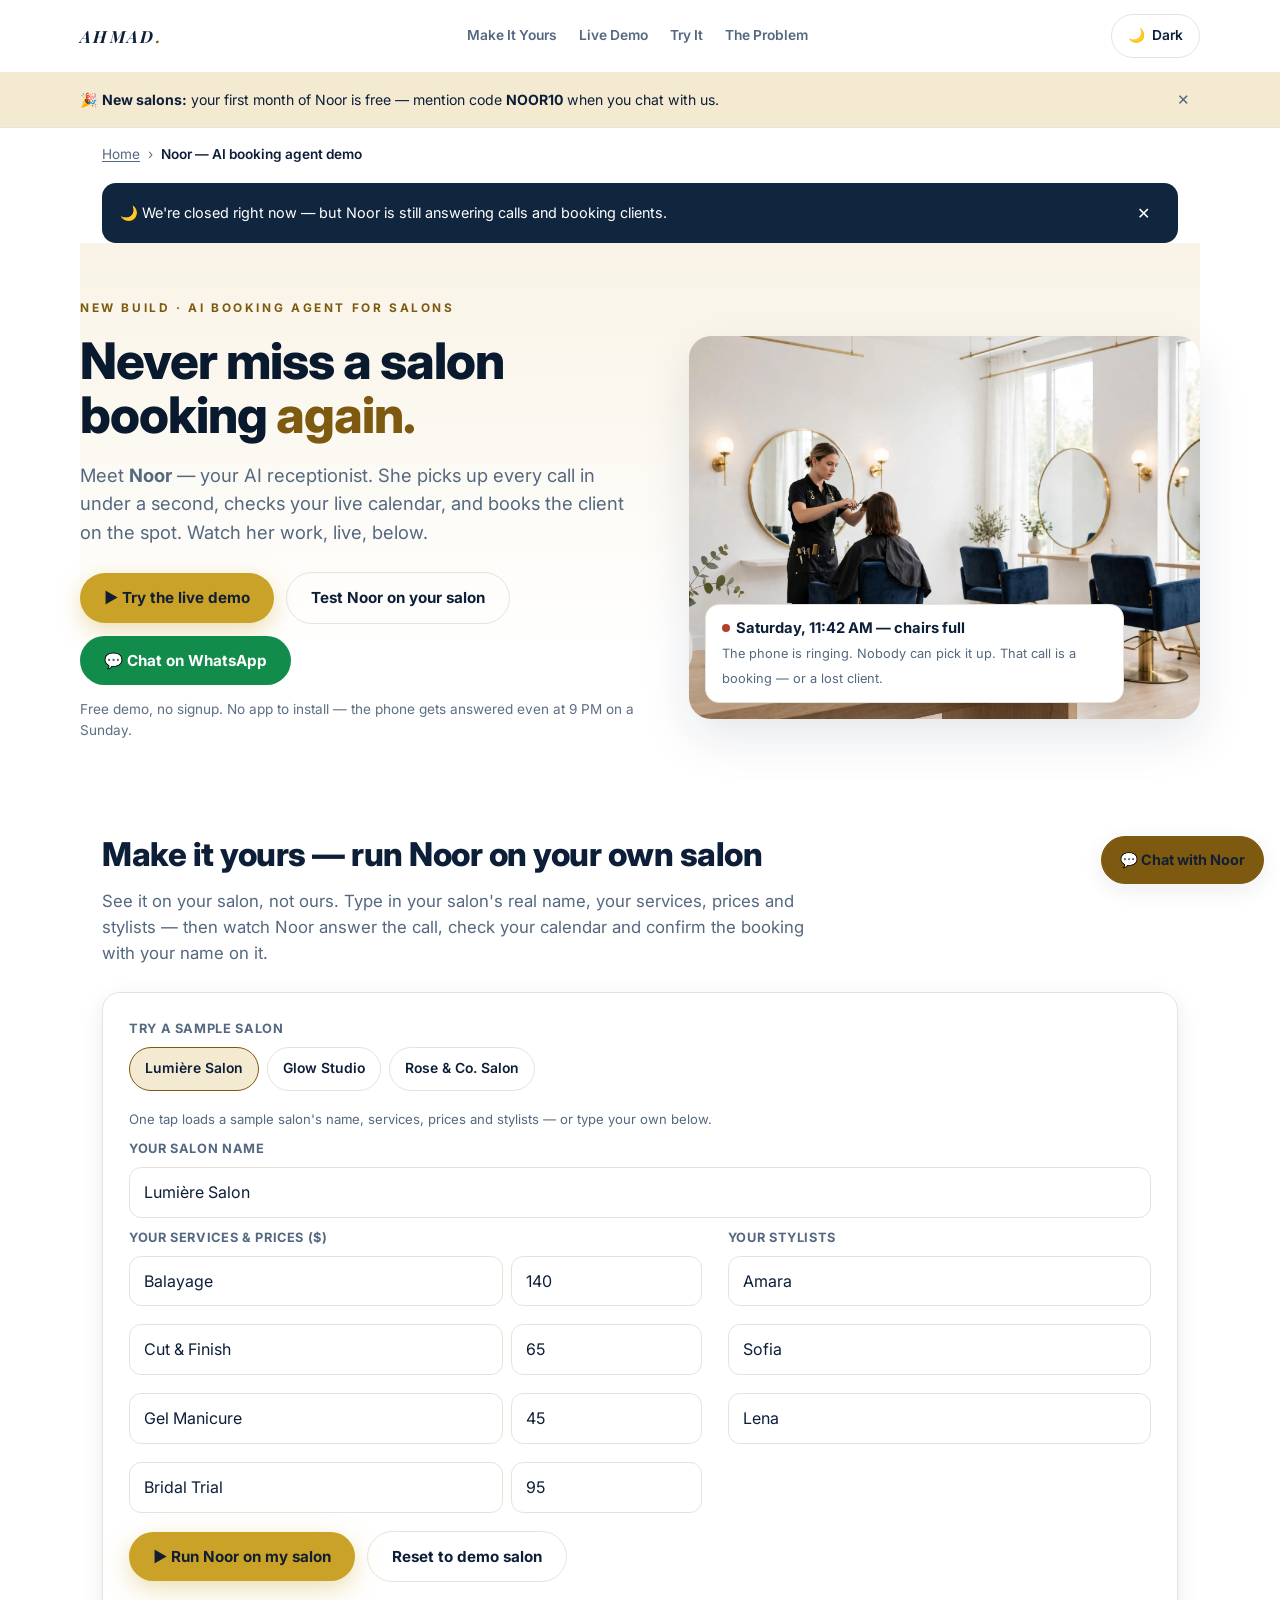
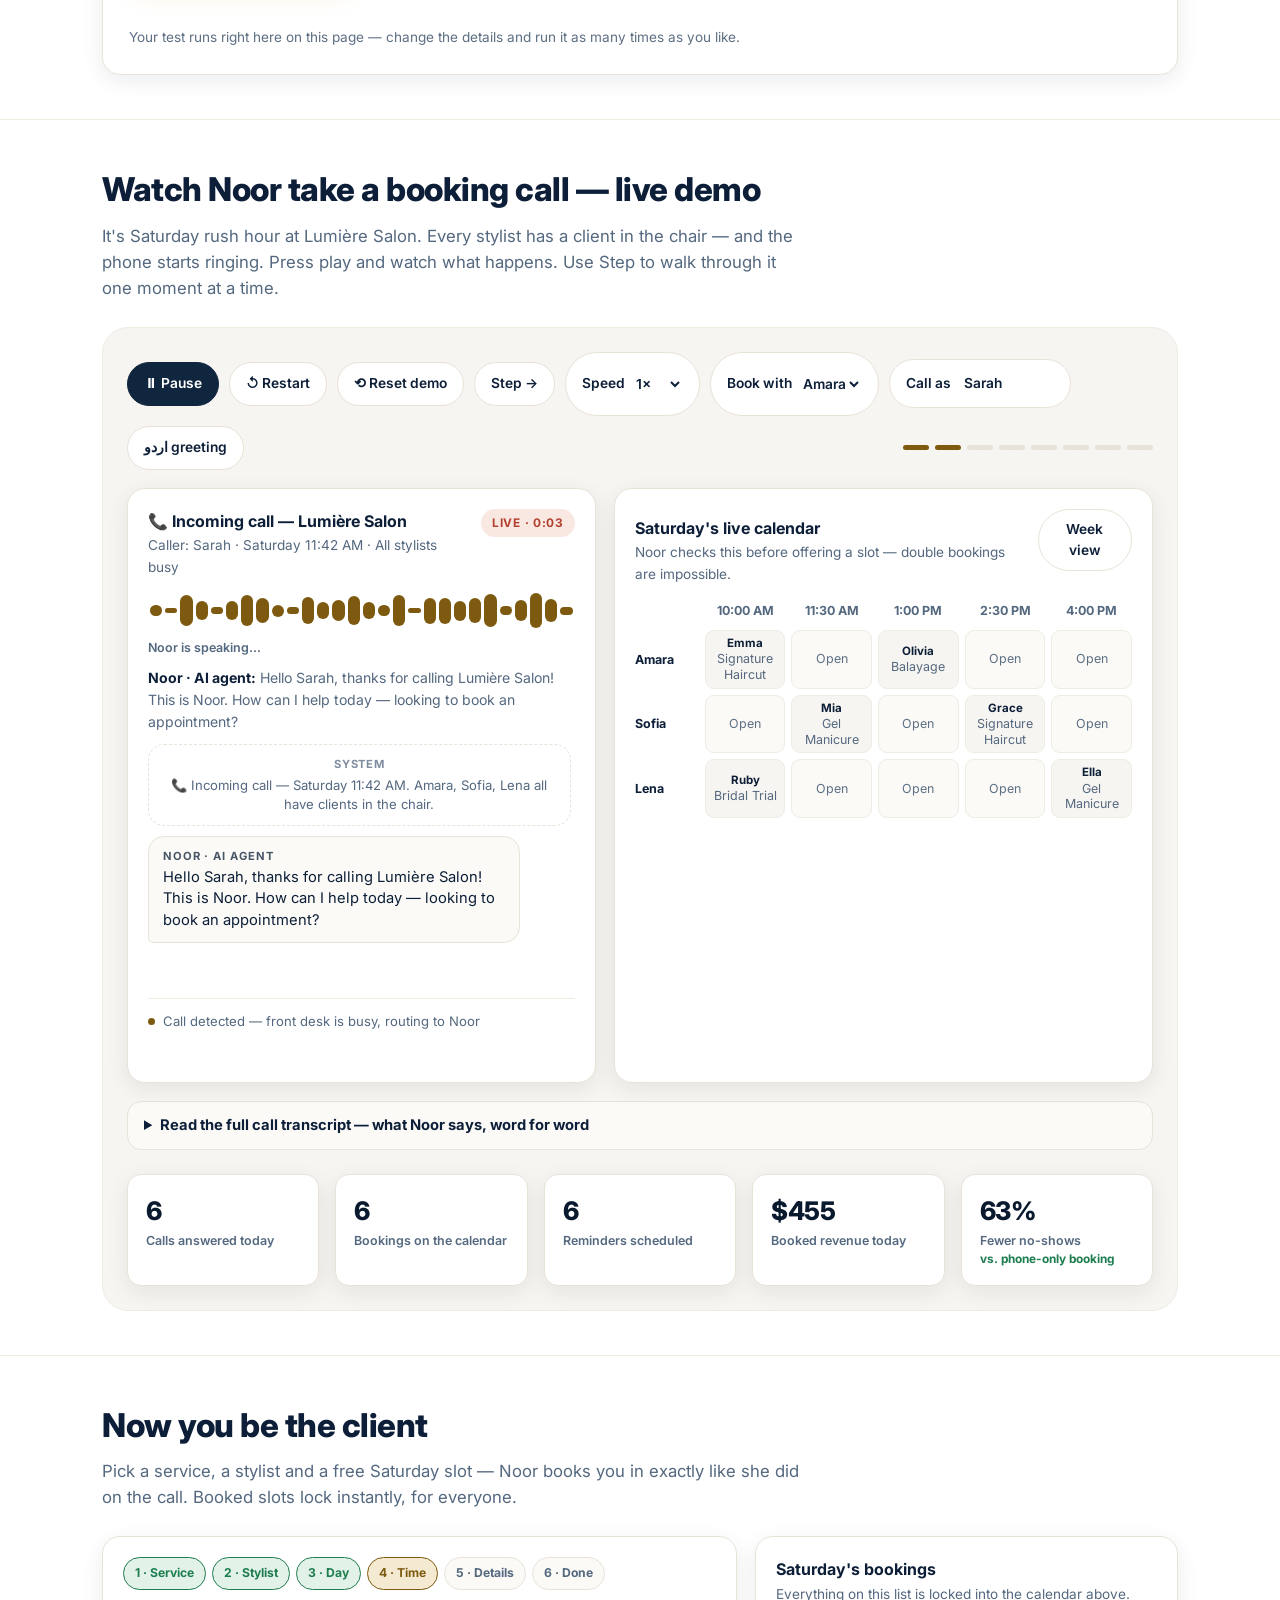
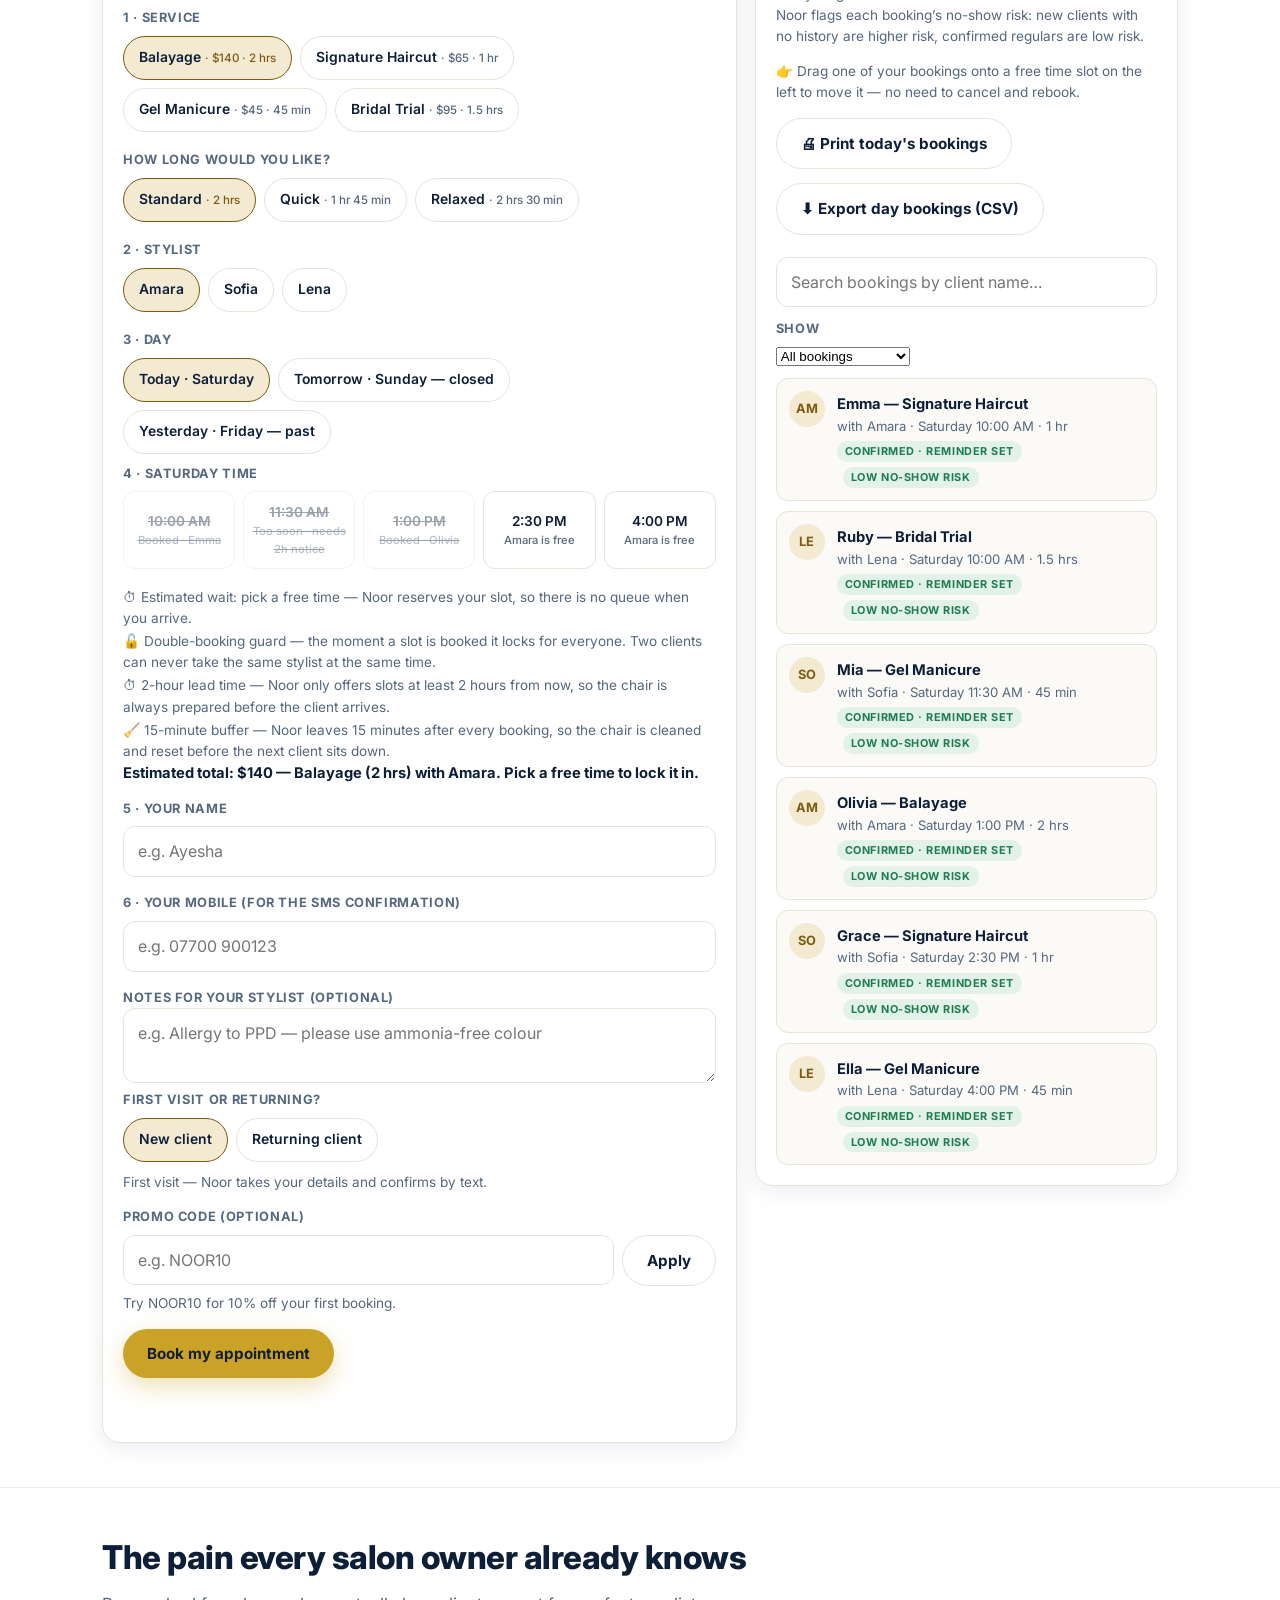
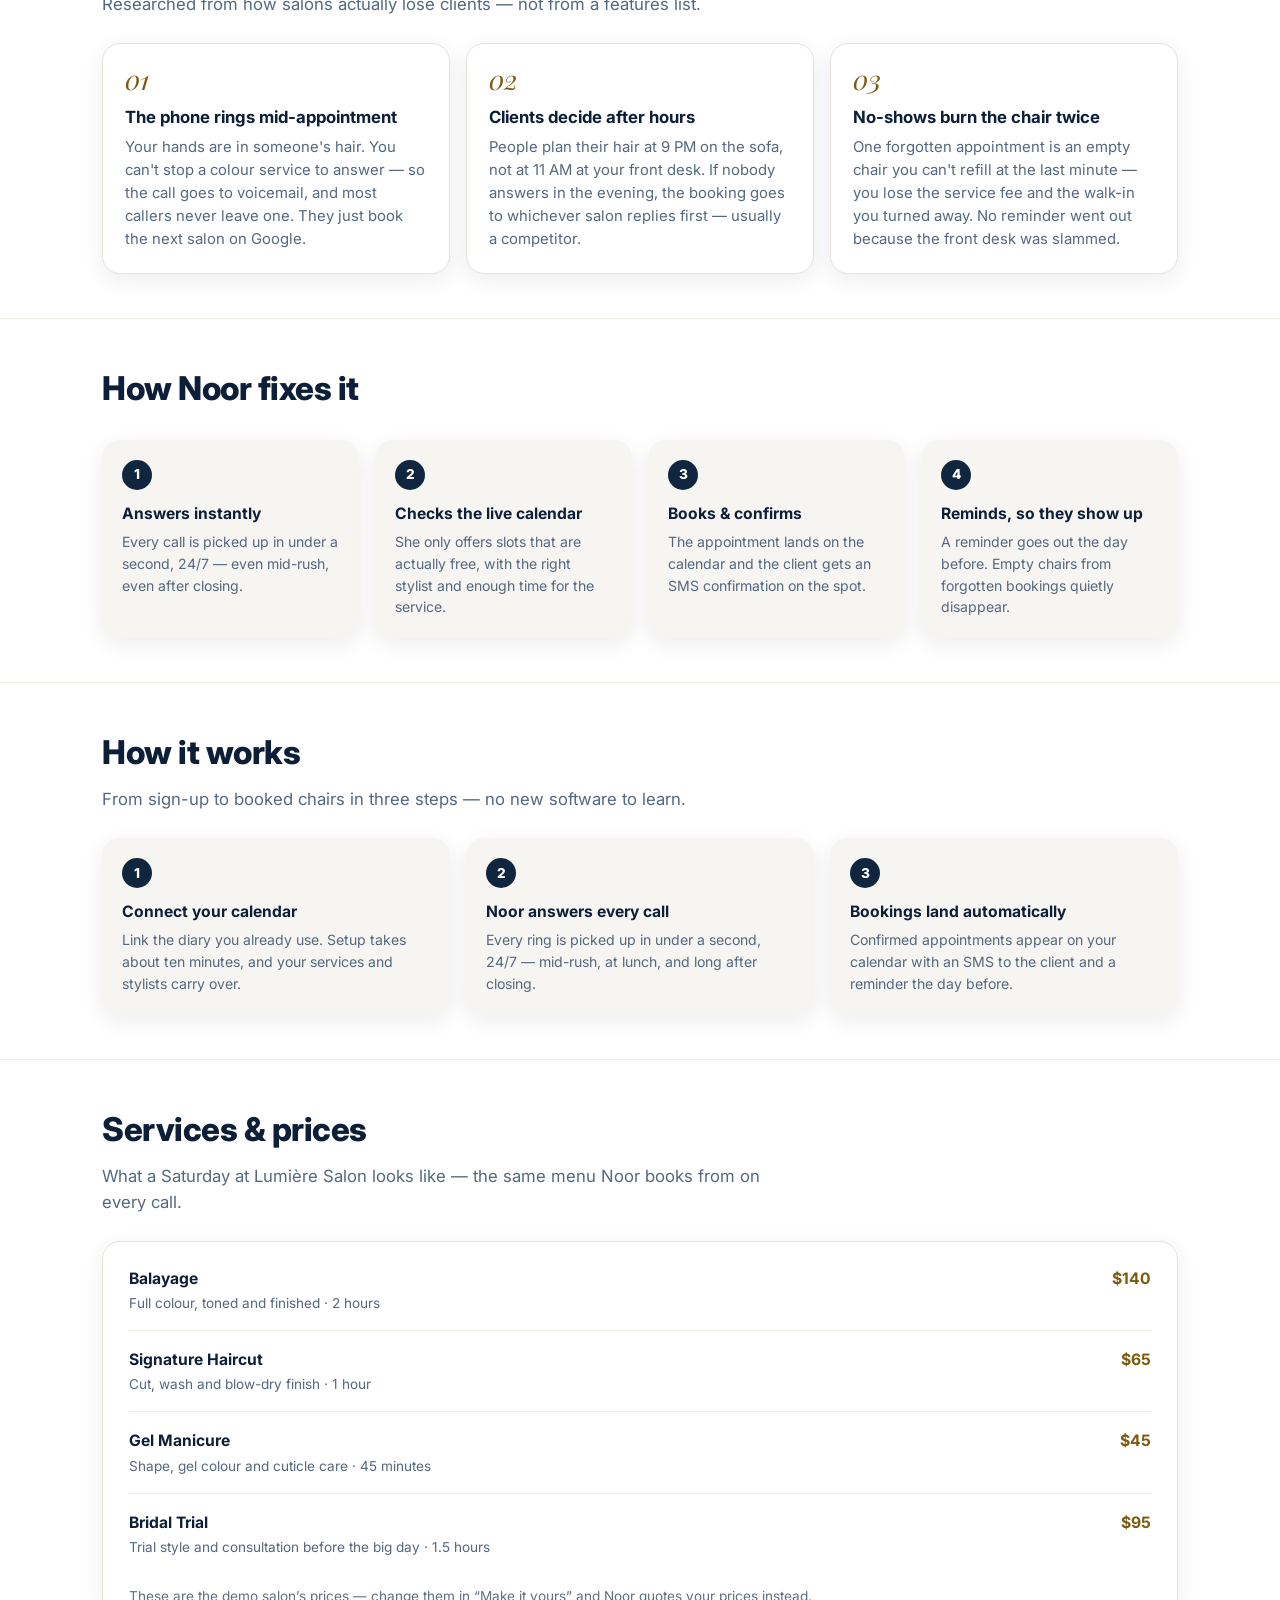
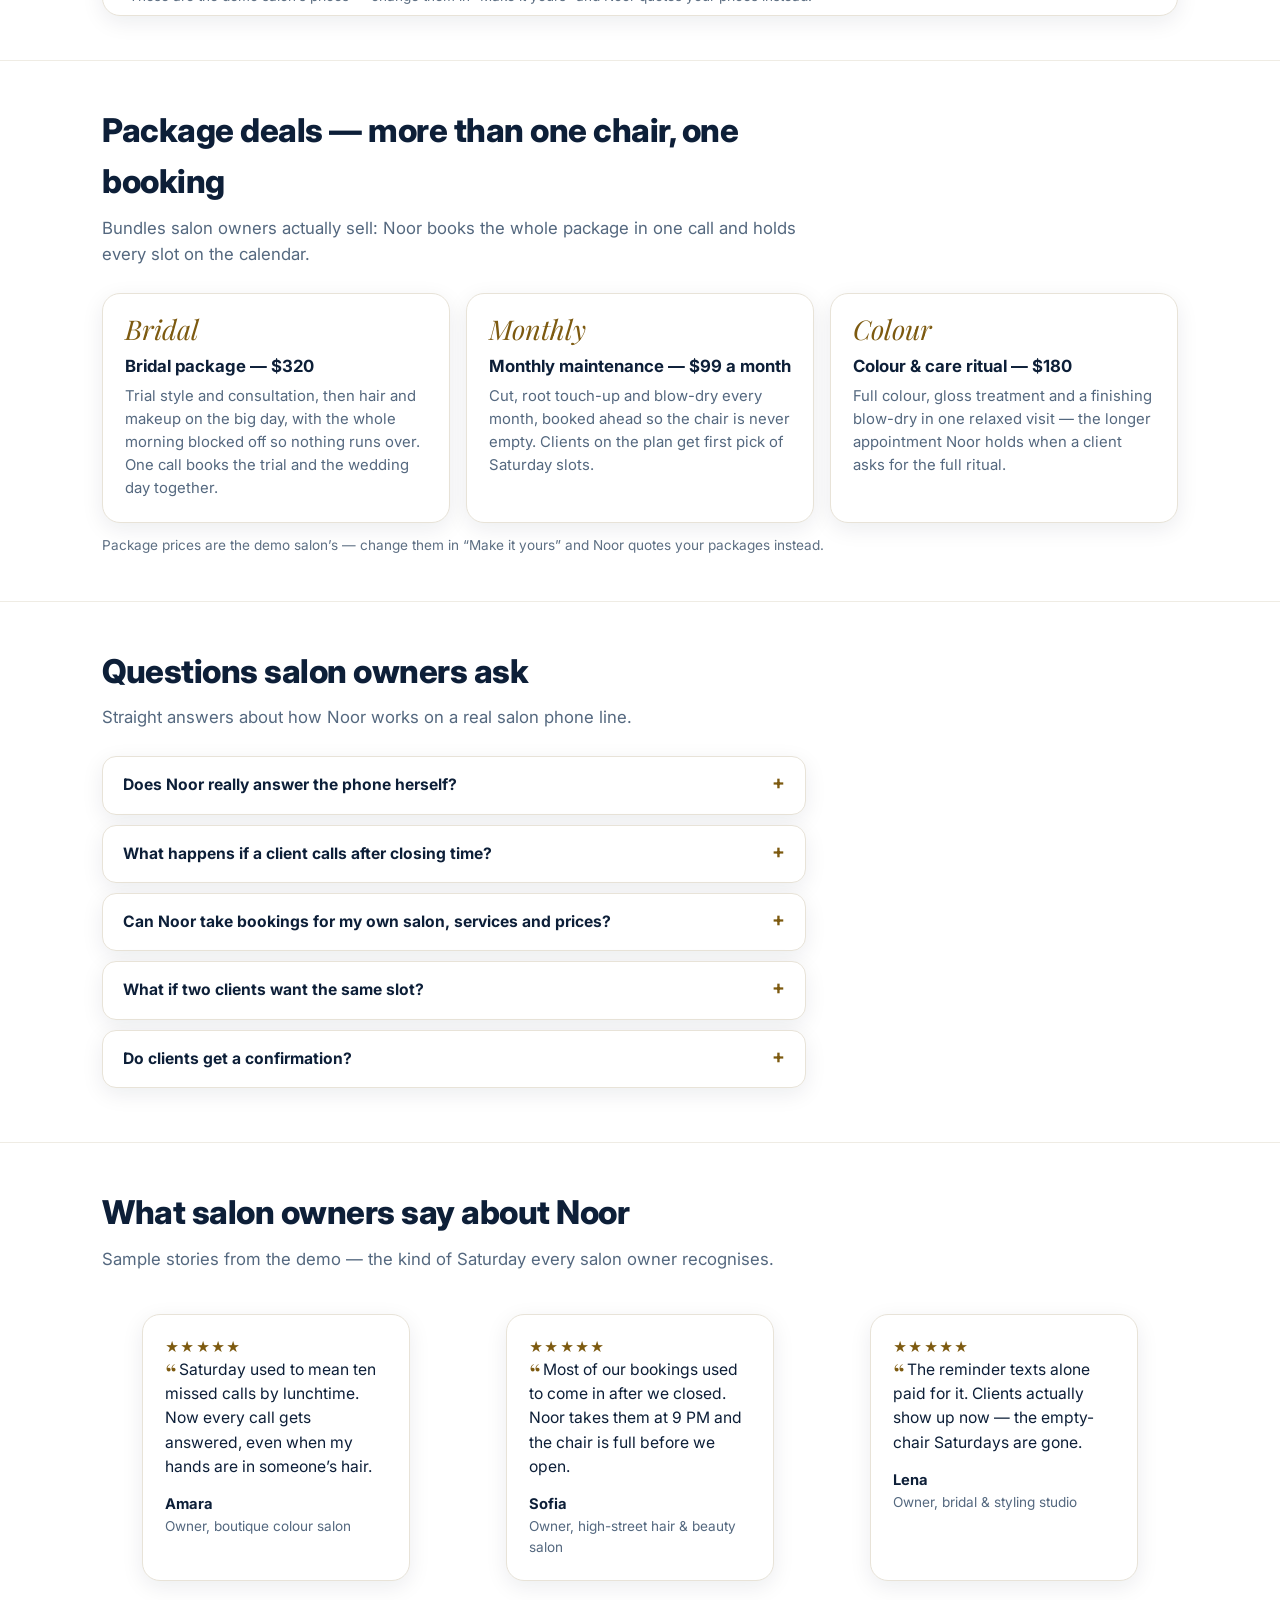
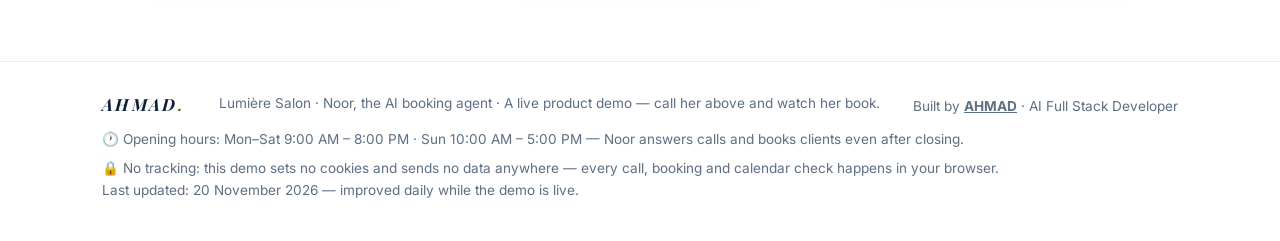
==== commit fac44f9f: "feat(demo): show staff avatars on bookings" ====
--- a/salon-demo/index.html
+++ b/salon-demo/index.html
@@ -439,9 +439,12 @@
       .bk-list{display:flex;flex-direction:column;gap:10px}
       /* D032: booking items never overflow on narrow screens — long client/service names wrap */
       .bk-item{border:1px solid var(--line);border-radius:var(--r-sm);padding:12px 14px;background:var(--surface-2);min-width:0;overflow-wrap:break-word}
+      /* D130: staff avatar on every booking — stylist initials in a gold circle */
+      .bk-item{position:relative;padding-left:60px}
+      .bk-item .bk-avatar{position:absolute;left:12px;top:12px;width:36px;height:36px;border-radius:50%;background:var(--gold-soft);color:var(--gold);font-weight:700;font-size:.8rem;display:flex;align-items:center;justify-content:center}
       @media (max-width:560px){
         .bk-list{gap:8px}
-        .bk-item{padding:13px 14px}
+        .bk-item{padding:13px 14px 13px 60px}
         .bk-item b{font-size:.95rem}
         .bk-item .tag{margin-top:7px}
       }
@@ -1296,7 +1299,9 @@
           var d=document.createElement("div"); d.className="bk-item";
           /* D065: show the service duration on every booking in the list */
           var dur=""; SERVICES.forEach(function(sv){ if(sv.name===it.service) dur=sv.dur; });
-          d.innerHTML="<b>"+it.client+" — "+it.service+"</b><span>with "+it.stylist+" · Saturday "+timeLabel(it.time)+(dur?" · "+dur:"")+"</span>"+(it.notes?"<span>Note: "+esc(it.notes)+"</span>":"")+
+          /* D130: staff avatar — the stylist's initials in a gold circle on every booking */
+          var ini=it.stylist.slice(0,2).toUpperCase();
+          d.innerHTML='<span class="bk-avatar" aria-hidden="true">'+ini+'</span>'+"<b>"+it.client+" — "+it.service+"</b><span>with "+it.stylist+" · Saturday "+timeLabel(it.time)+(dur?" · "+dur:"")+"</span>"+(it.notes?"<span>Note: "+esc(it.notes)+"</span>":"")+
             '<span class="tag'+(it.byUser?" you":"")+'">'+(it.byUser?"Booked by you just now":"Confirmed · reminder set")+"</span>"+
             /* D076: simple heuristic — a booking made by a brand-new client with no history is higher no-show risk; a confirmed booking with a reminder set is low risk */
             '<span class="risk '+(it.byUser?"high":"low")+'">'+(it.byUser?"Higher no-show risk · new client":"Low no-show risk")+"</span>";
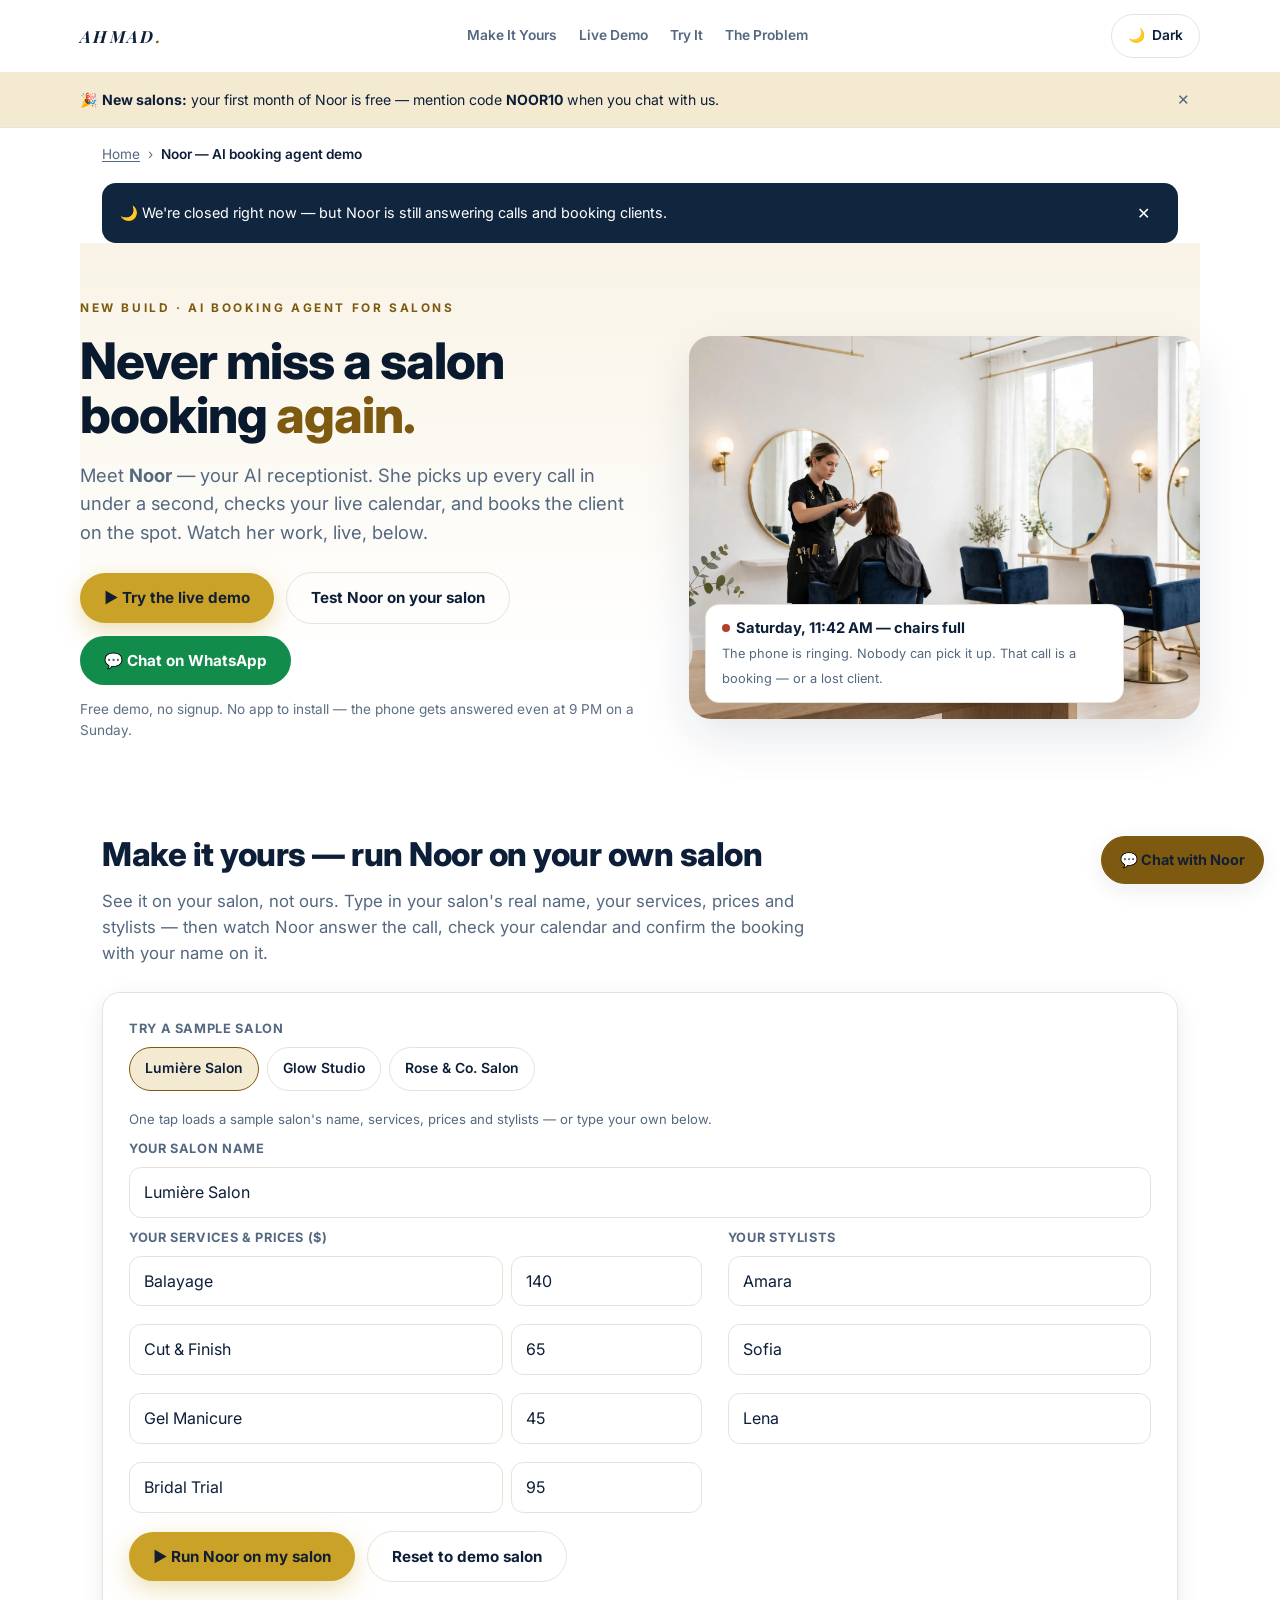
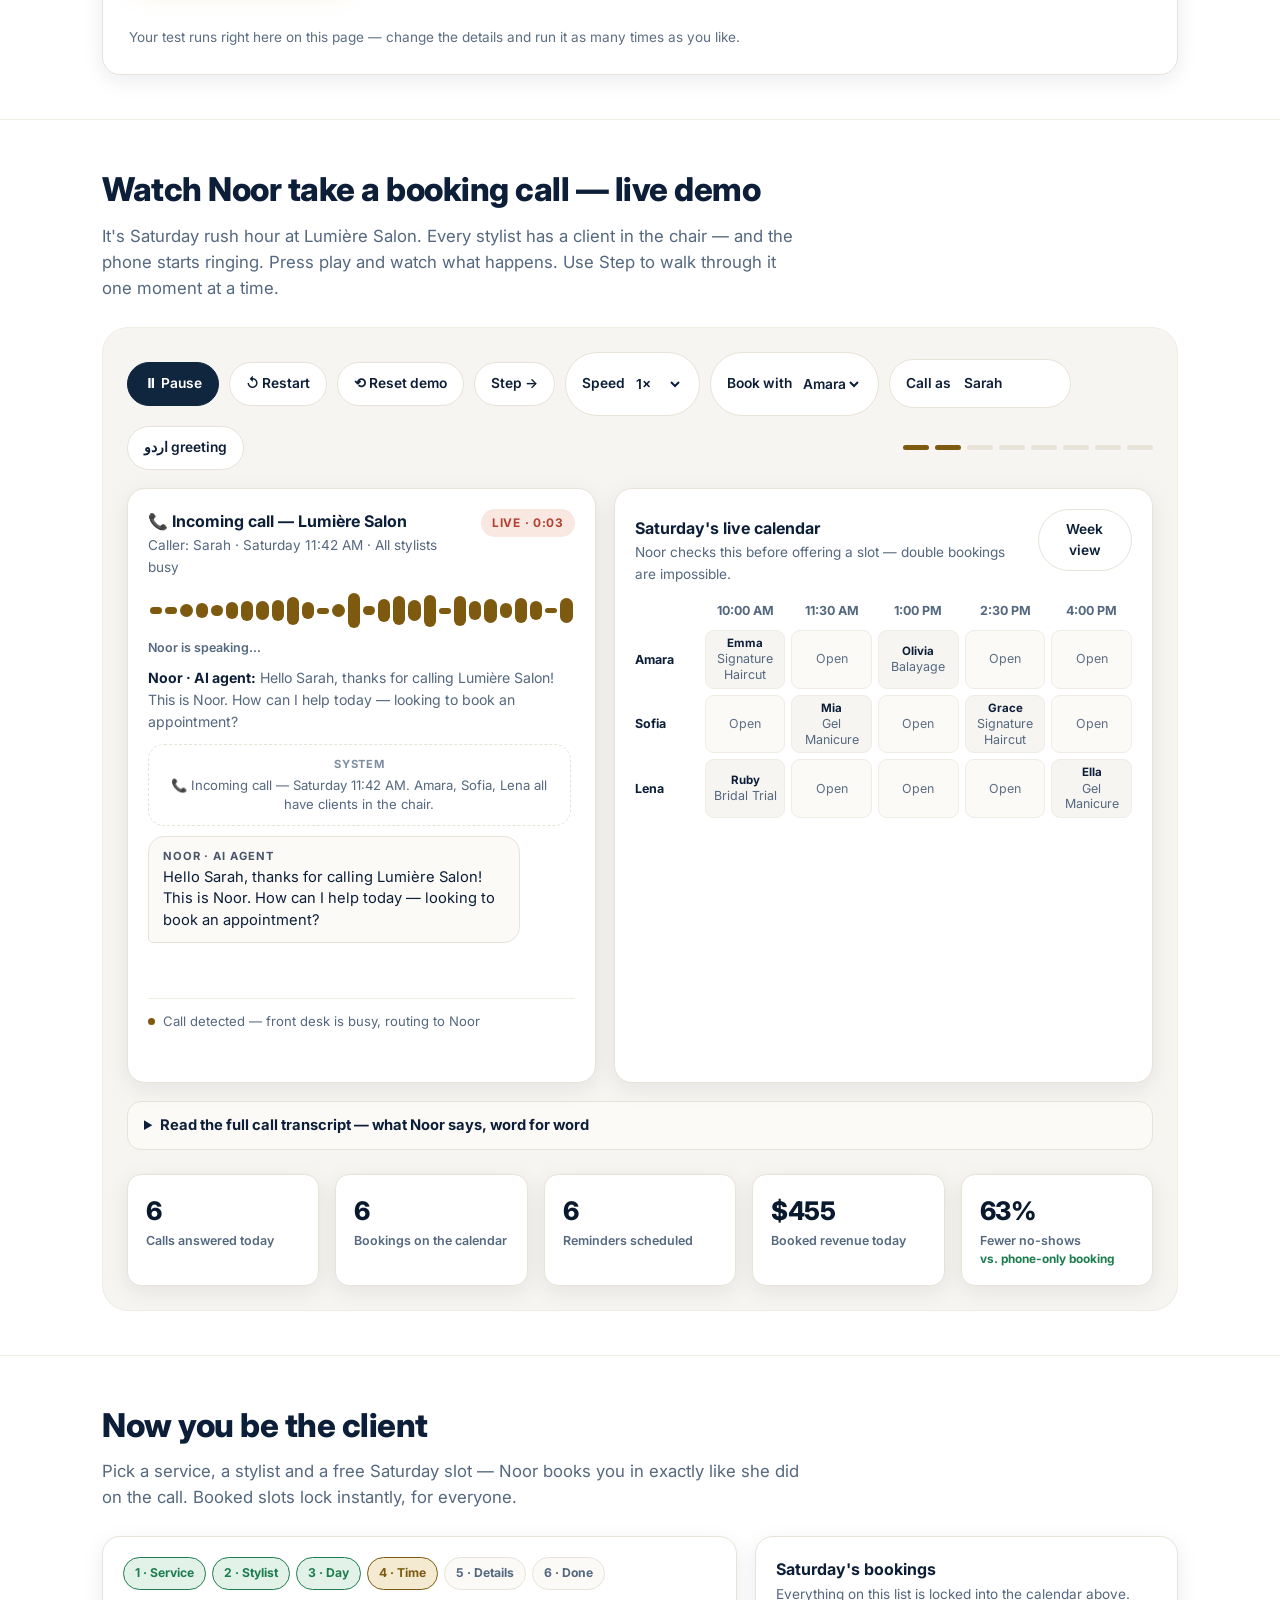
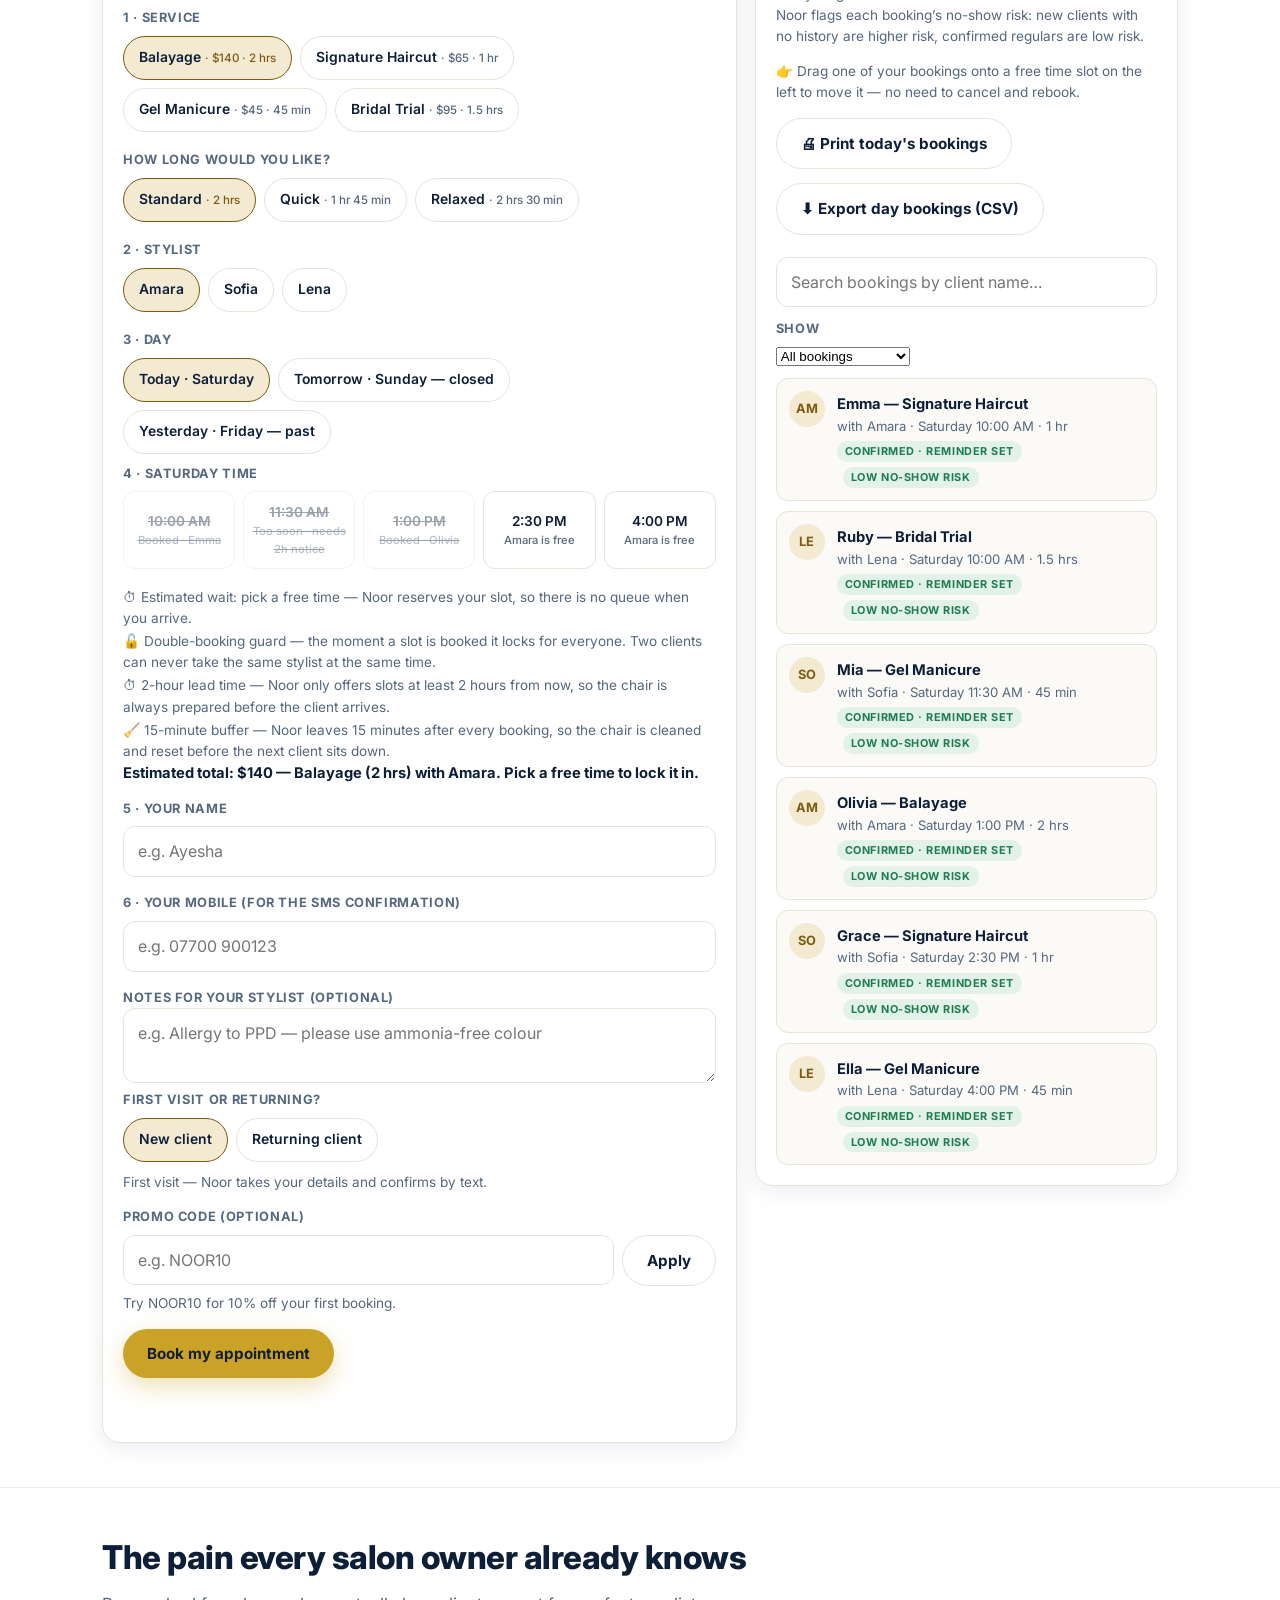
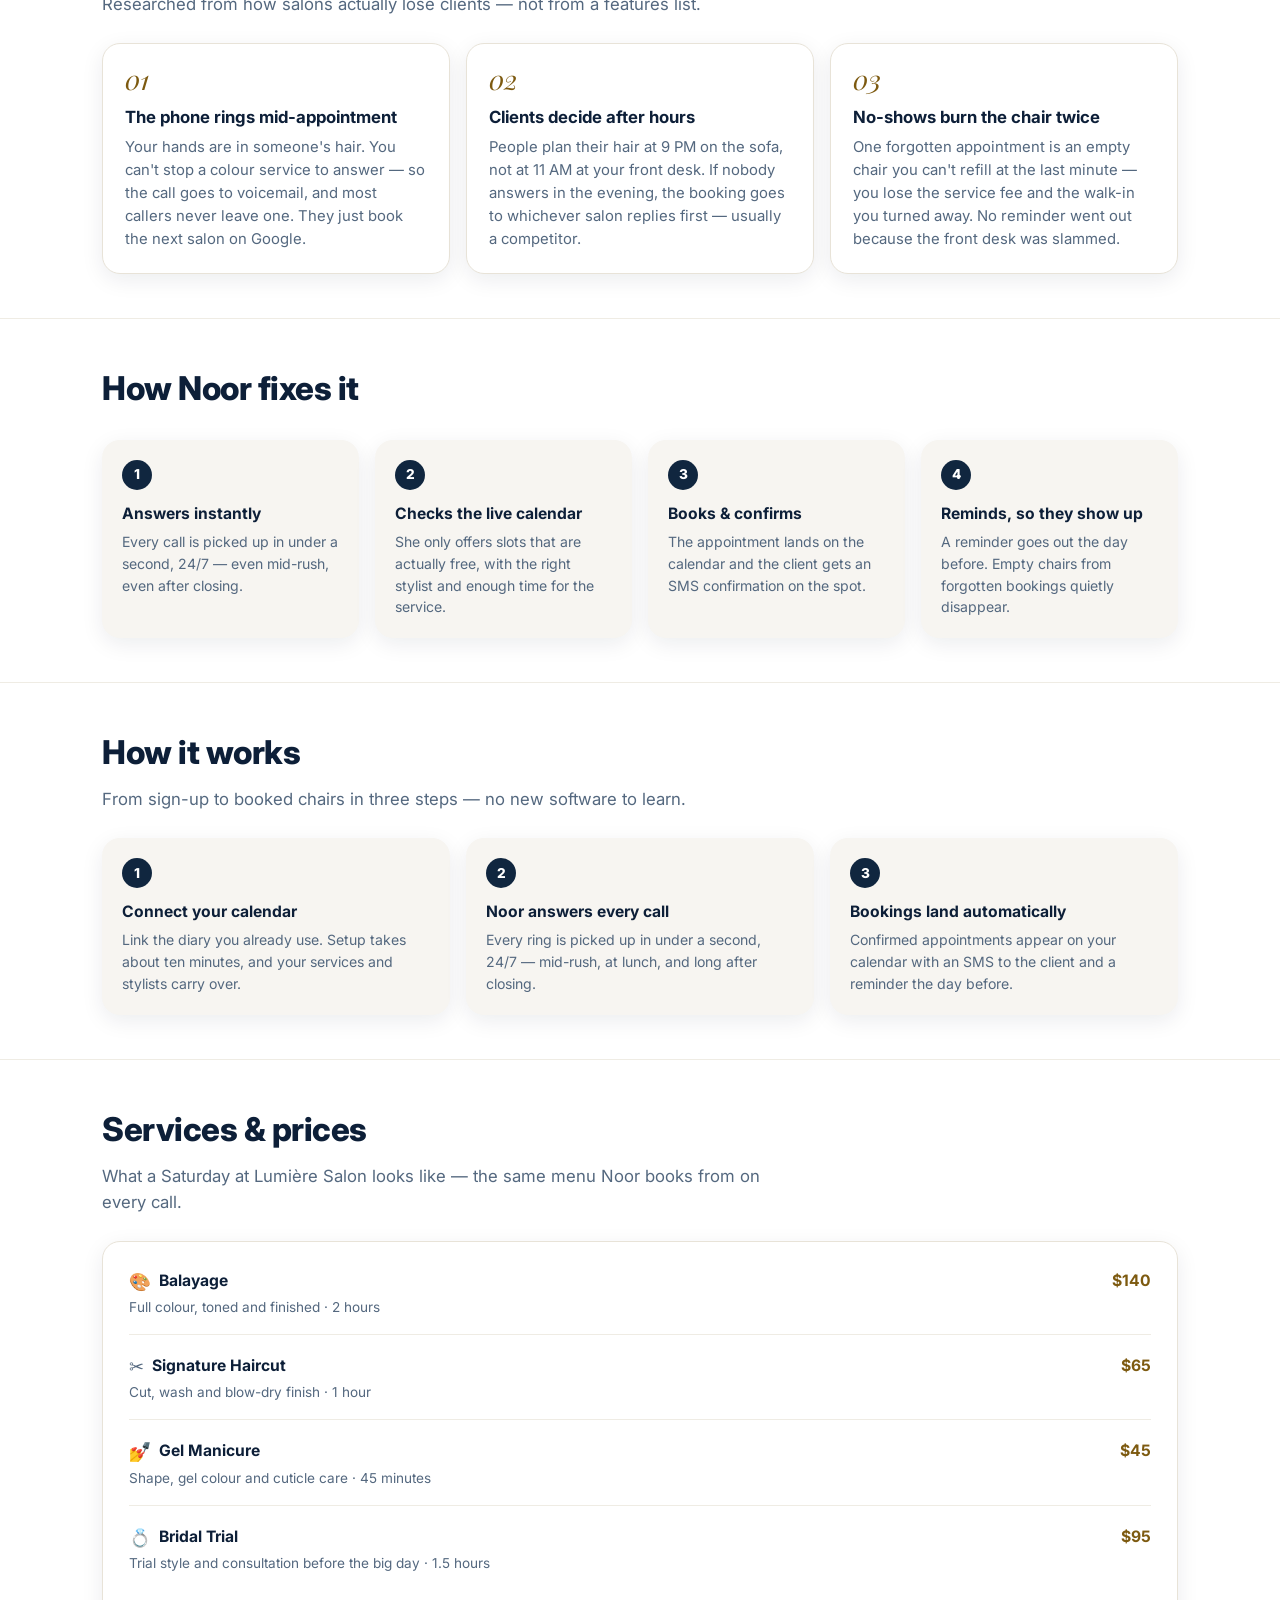
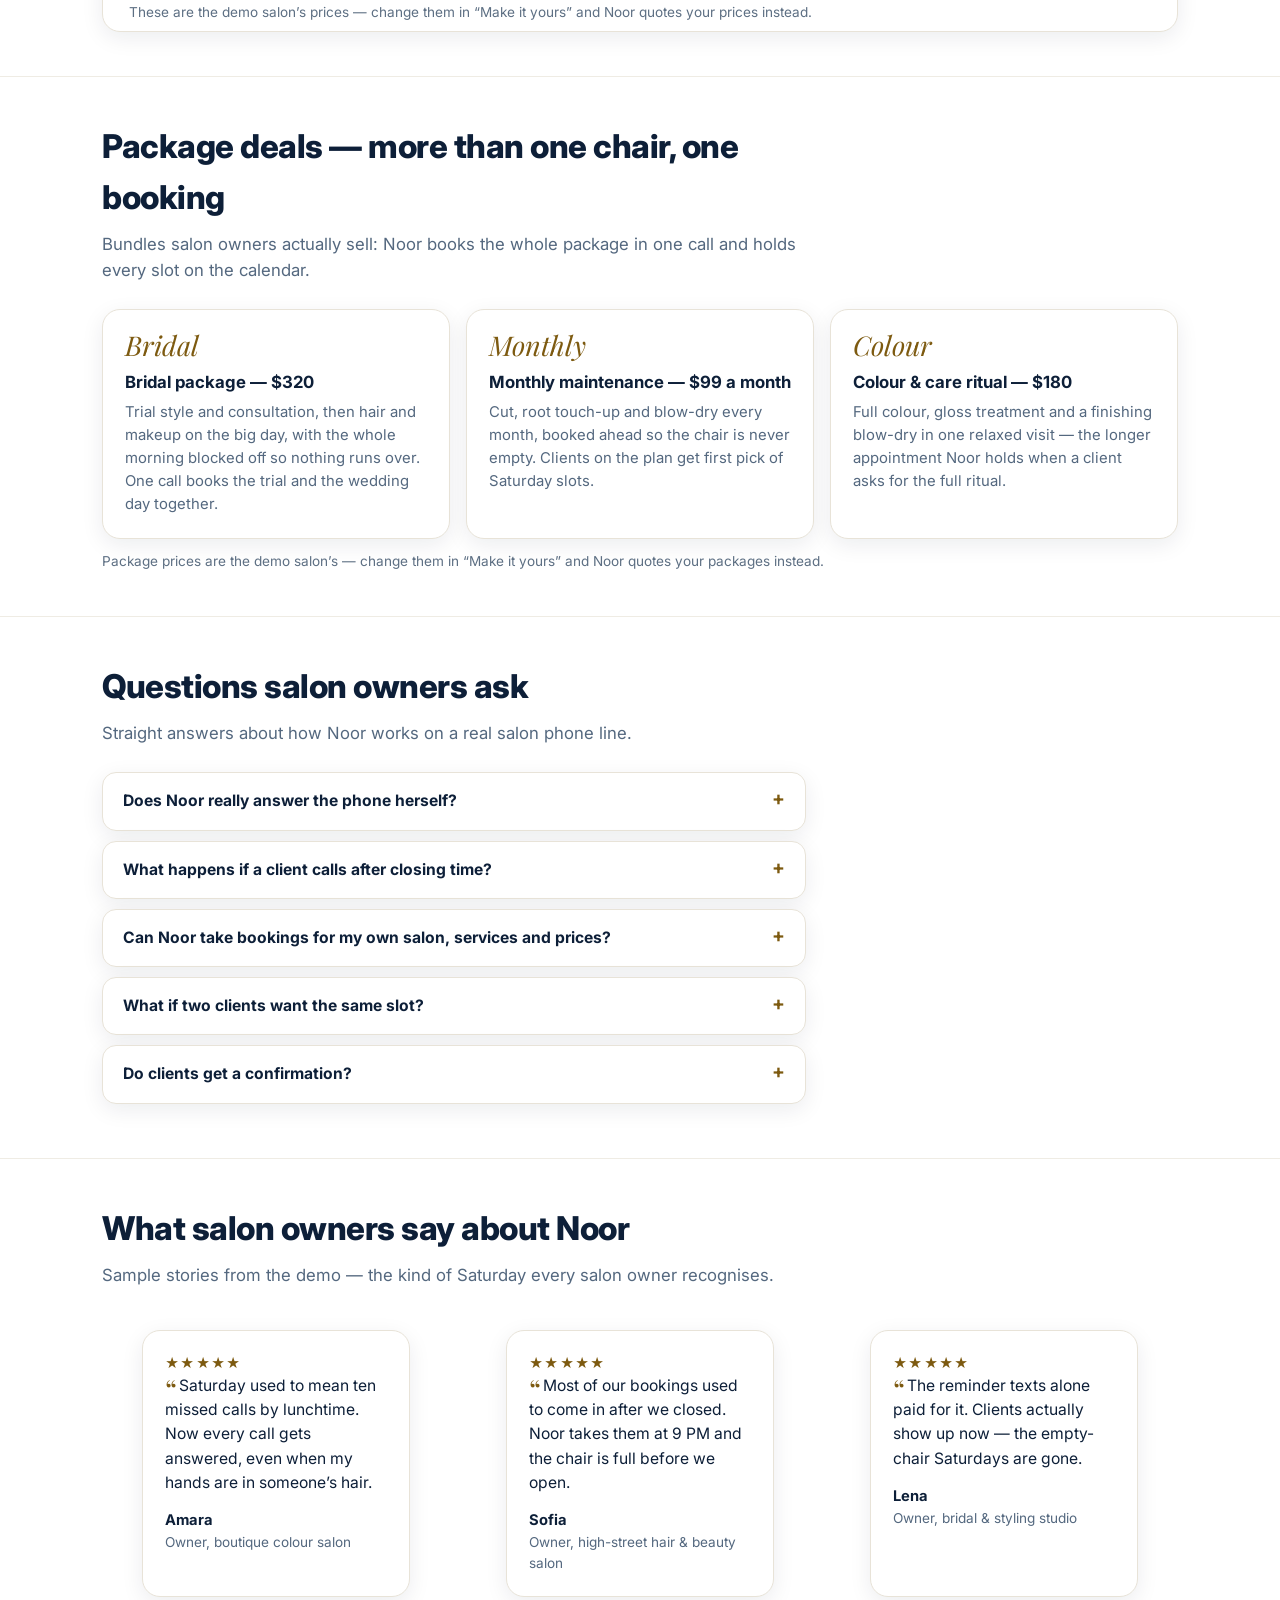
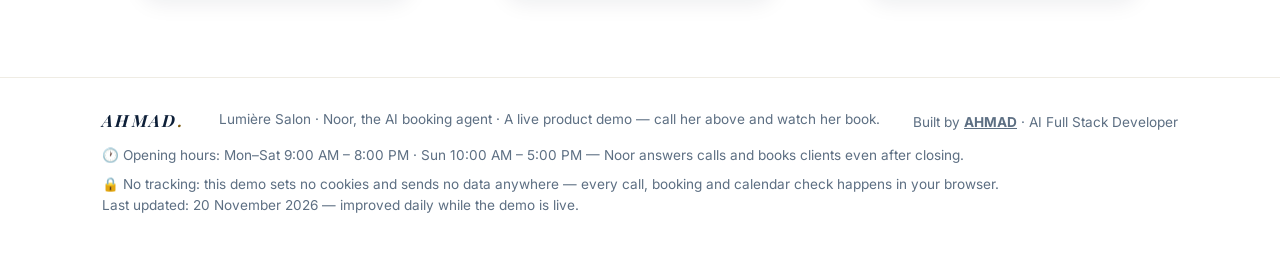
==== commit 001d4a58: "feat(demo): add icons to services menu" ====
--- a/salon-demo/index.html
+++ b/salon-demo/index.html
@@ -495,6 +495,8 @@
       .menu-list li{display:flex;justify-content:space-between;align-items:baseline;gap:16px;padding:16px 0;border-bottom:1px solid var(--line-soft)}
       .menu-list li:last-child{border-bottom:0}
       .menu-list b{font-size:.98rem}
+      /* D131: service icons — a quick visual cue for each service in the menu */
+      .menu-list .svc-ic{display:inline-block;font-size:1.1rem;margin-right:8px;vertical-align:-2px}
       .menu-list span{display:block;font-size:.85rem;color:var(--muted);margin-top:2px}
       .menu-price{font-size:1.05rem;color:var(--gold);white-space:nowrap}
       /* D055: FAQ accordion */
@@ -973,10 +975,10 @@
           </div>
           <div class="panel menu-panel">
             <ul class="menu-list">
-              <li><div><b>Balayage</b><span>Full colour, toned and finished &middot; 2 hours</span></div><b class="menu-price">$140</b></li>
-              <li><div><b>Signature Haircut</b><span>Cut, wash and blow-dry finish &middot; 1 hour</span></div><b class="menu-price">$65</b></li>
-              <li><div><b>Gel Manicure</b><span>Shape, gel colour and cuticle care &middot; 45 minutes</span></div><b class="menu-price">$45</b></li>
-              <li><div><b>Bridal Trial</b><span>Trial style and consultation before the big day &middot; 1.5 hours</span></div><b class="menu-price">$95</b></li>
+              <li><div><span class="svc-ic" aria-hidden="true">&#127912;</span><b>Balayage</b><span>Full colour, toned and finished &middot; 2 hours</span></div><b class="menu-price">$140</b></li>
+              <li><div><span class="svc-ic" aria-hidden="true">&#9986;</span><b>Signature Haircut</b><span>Cut, wash and blow-dry finish &middot; 1 hour</span></div><b class="menu-price">$65</b></li>
+              <li><div><span class="svc-ic" aria-hidden="true">&#128133;</span><b>Gel Manicure</b><span>Shape, gel colour and cuticle care &middot; 45 minutes</span></div><b class="menu-price">$45</b></li>
+              <li><div><span class="svc-ic" aria-hidden="true">&#128141;</span><b>Bridal Trial</b><span>Trial style and consultation before the big day &middot; 1.5 hours</span></div><b class="menu-price">$95</b></li>
             </ul>
             <p class="cust-note">These are the demo salon&rsquo;s prices — change them in &ldquo;Make it yours&rdquo; and Noor quotes your prices instead.</p>
           </div>
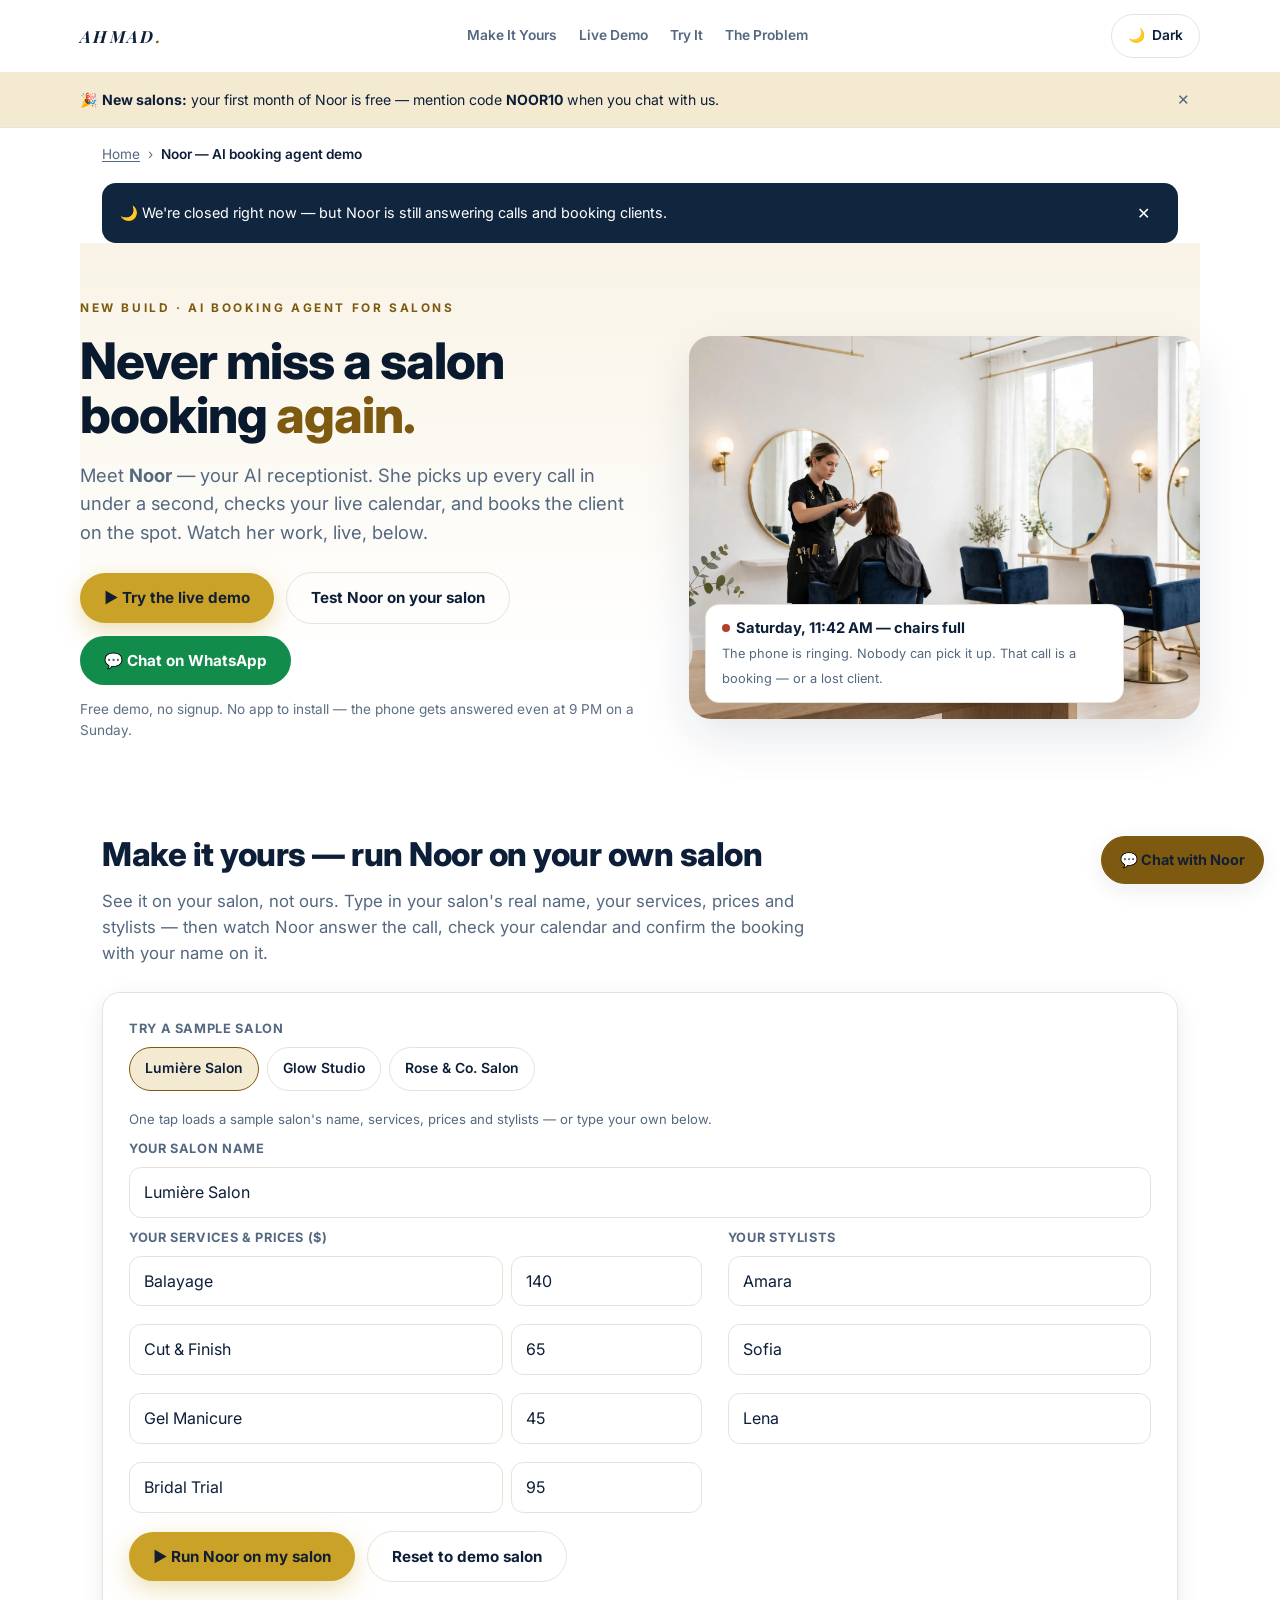
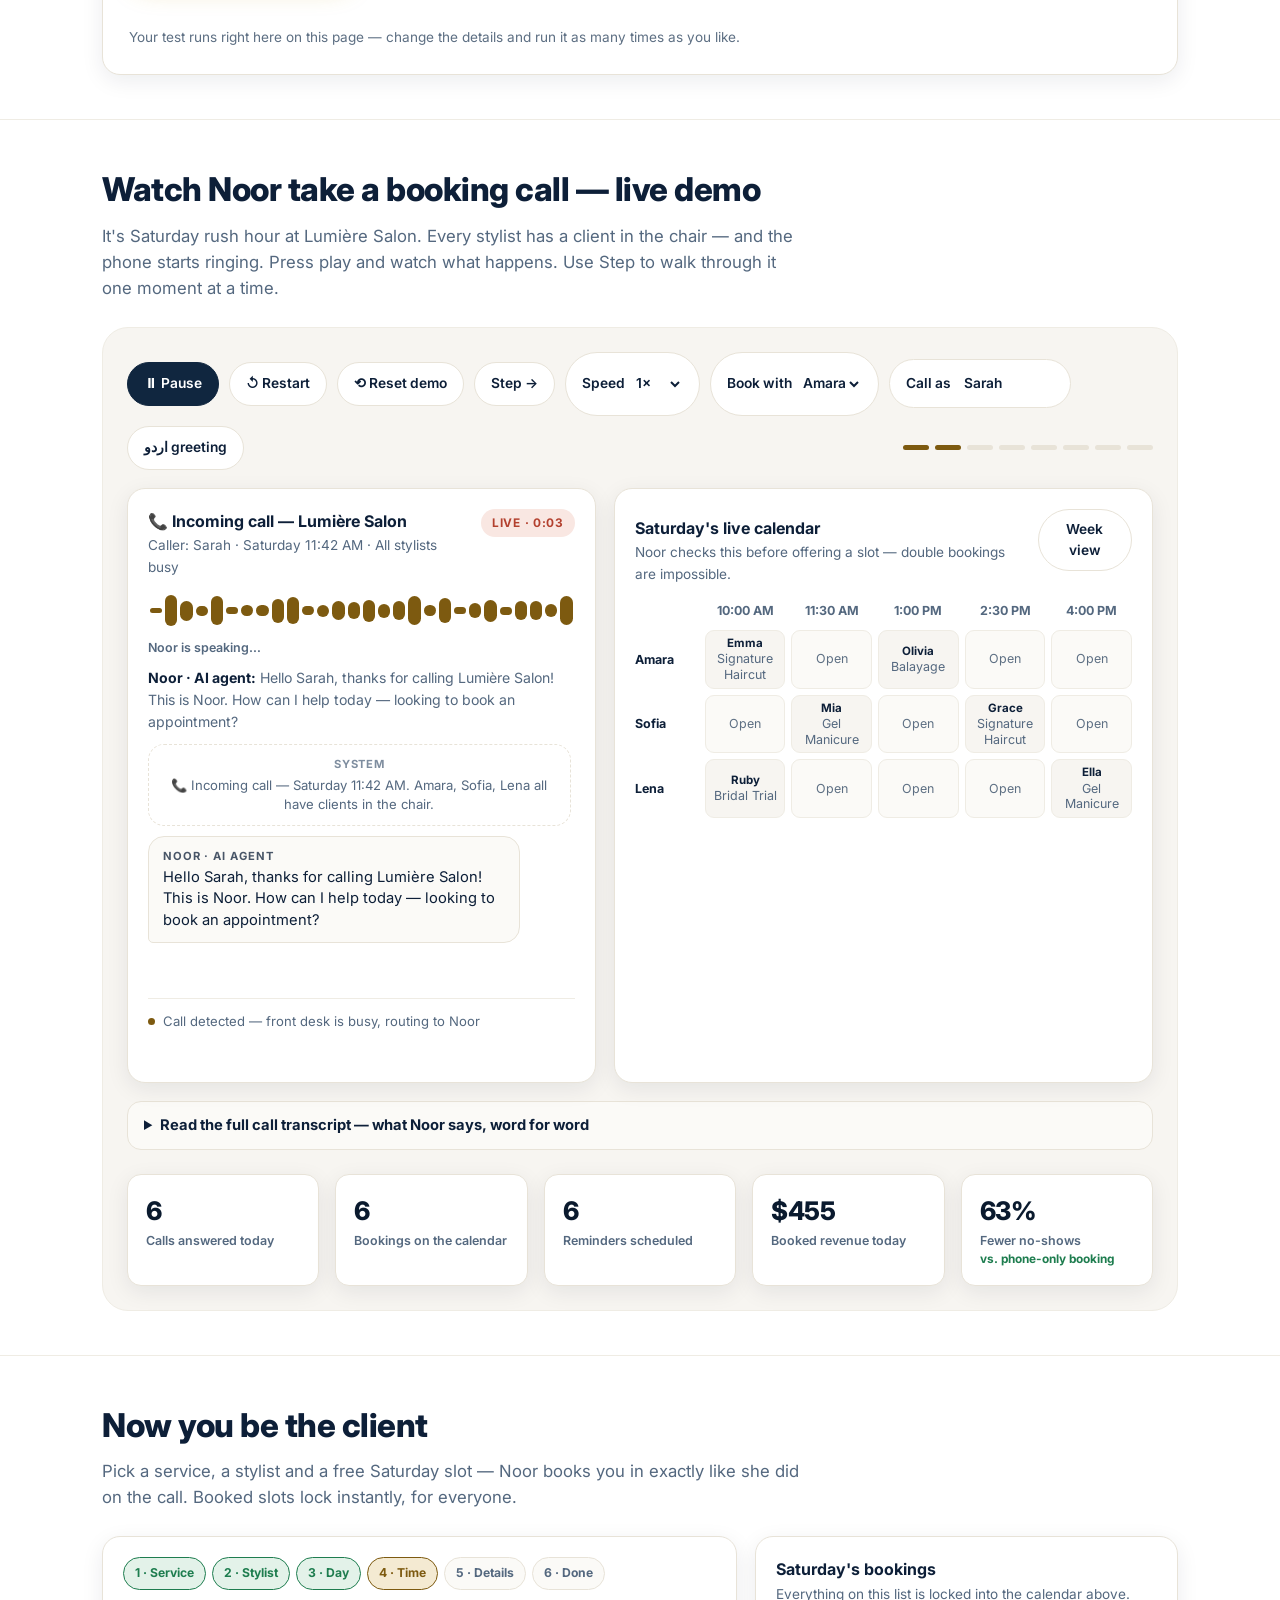
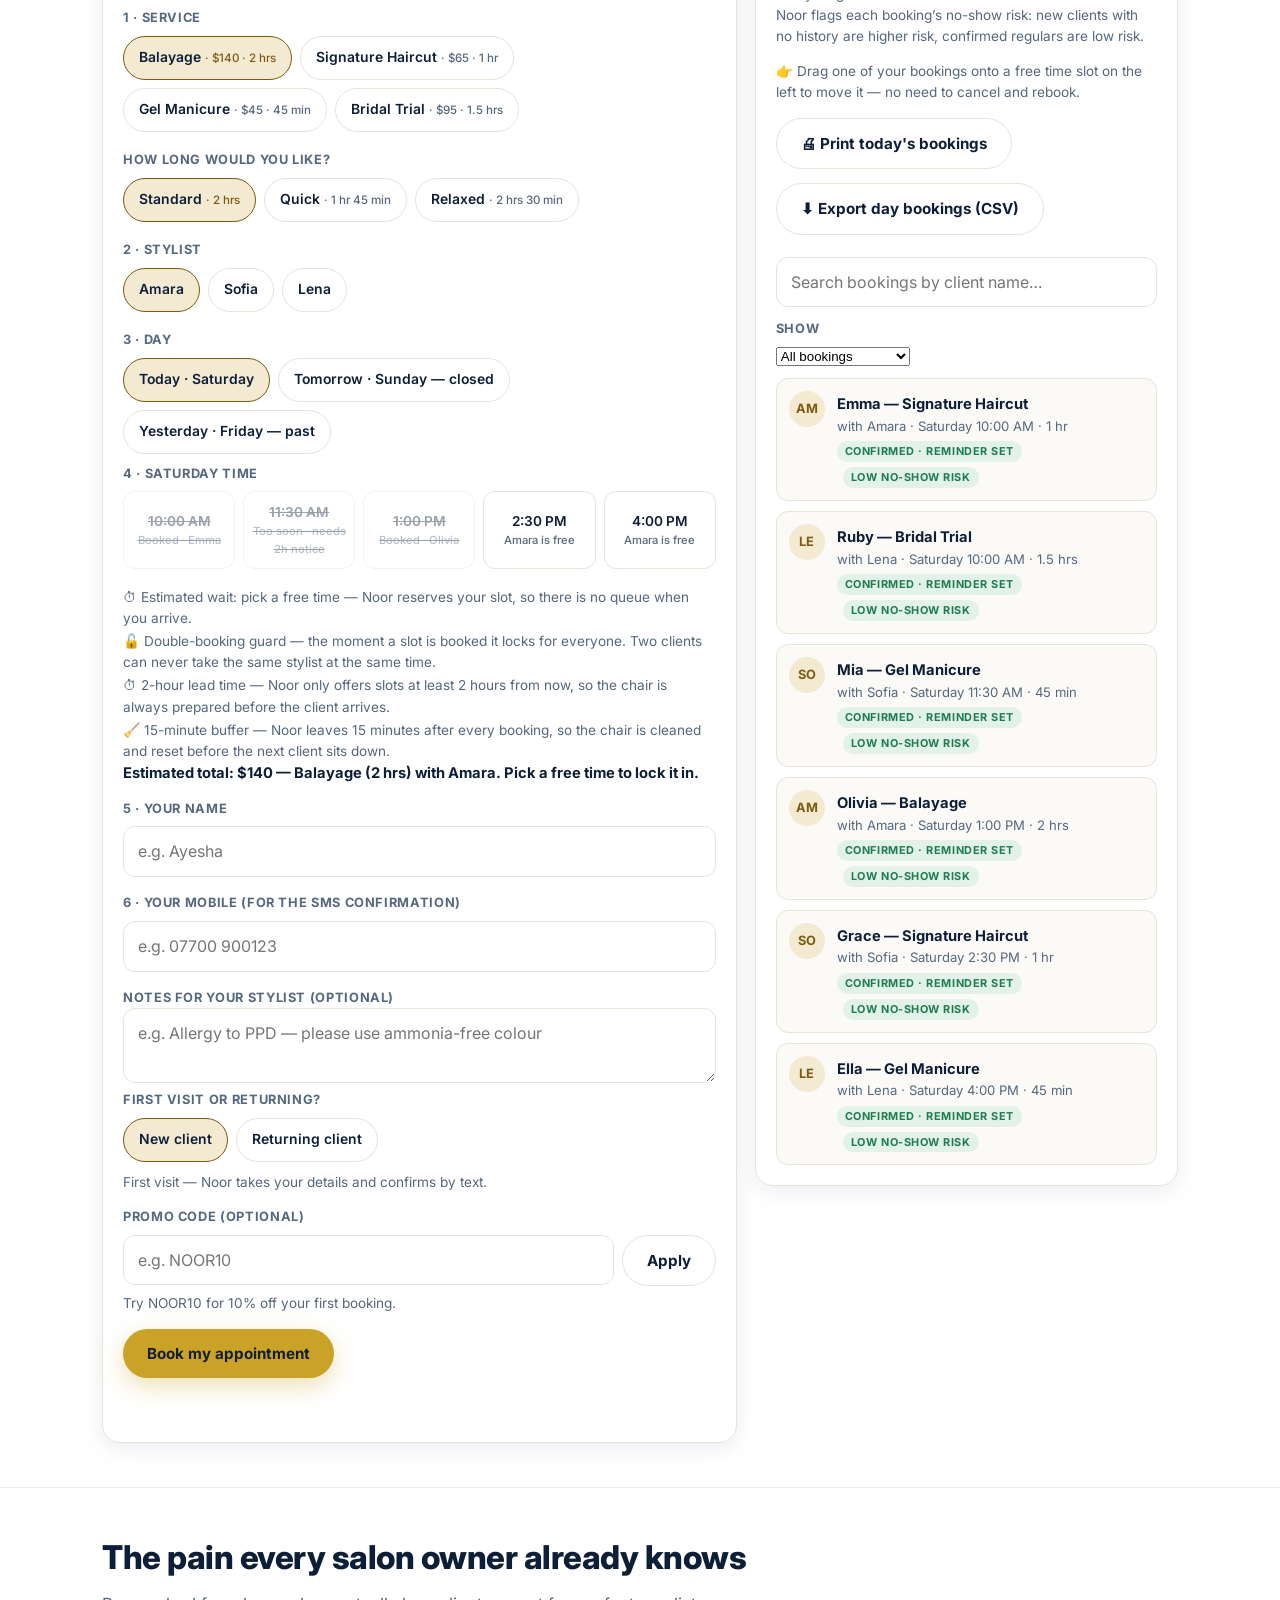
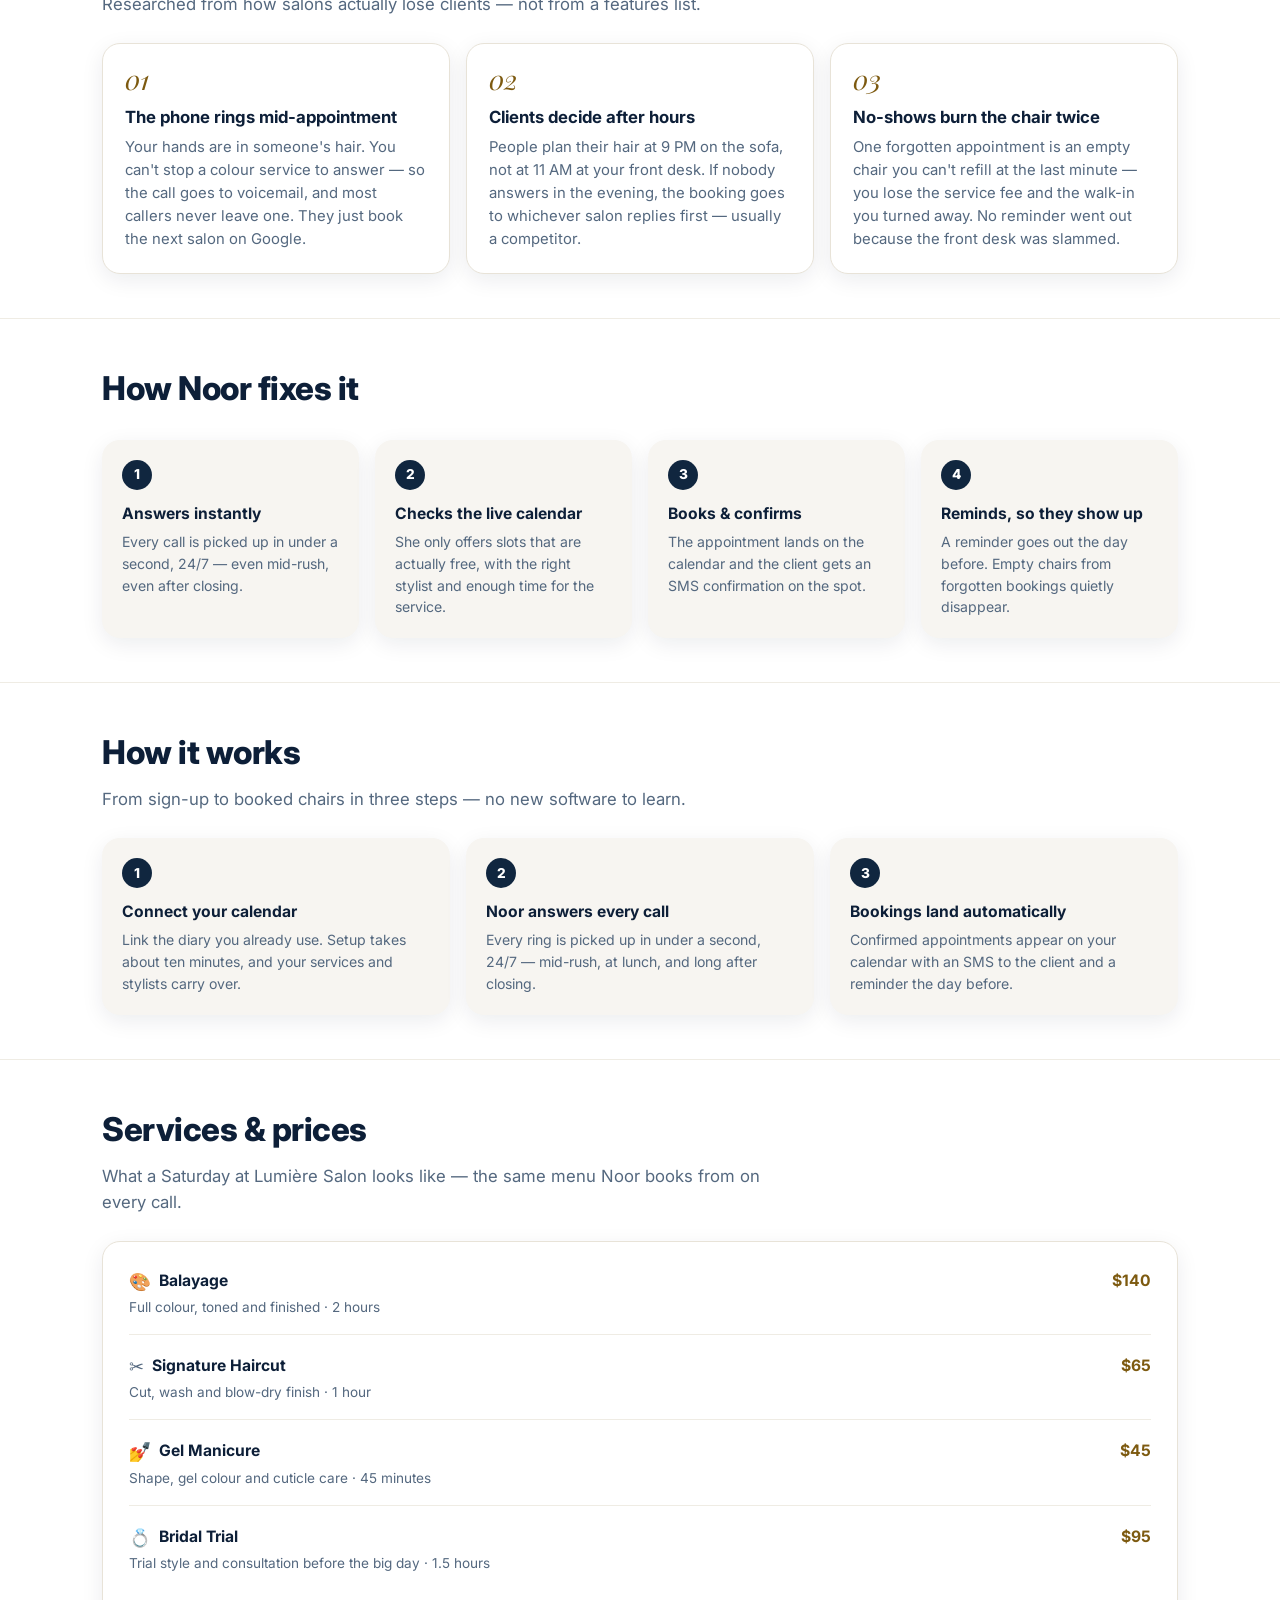
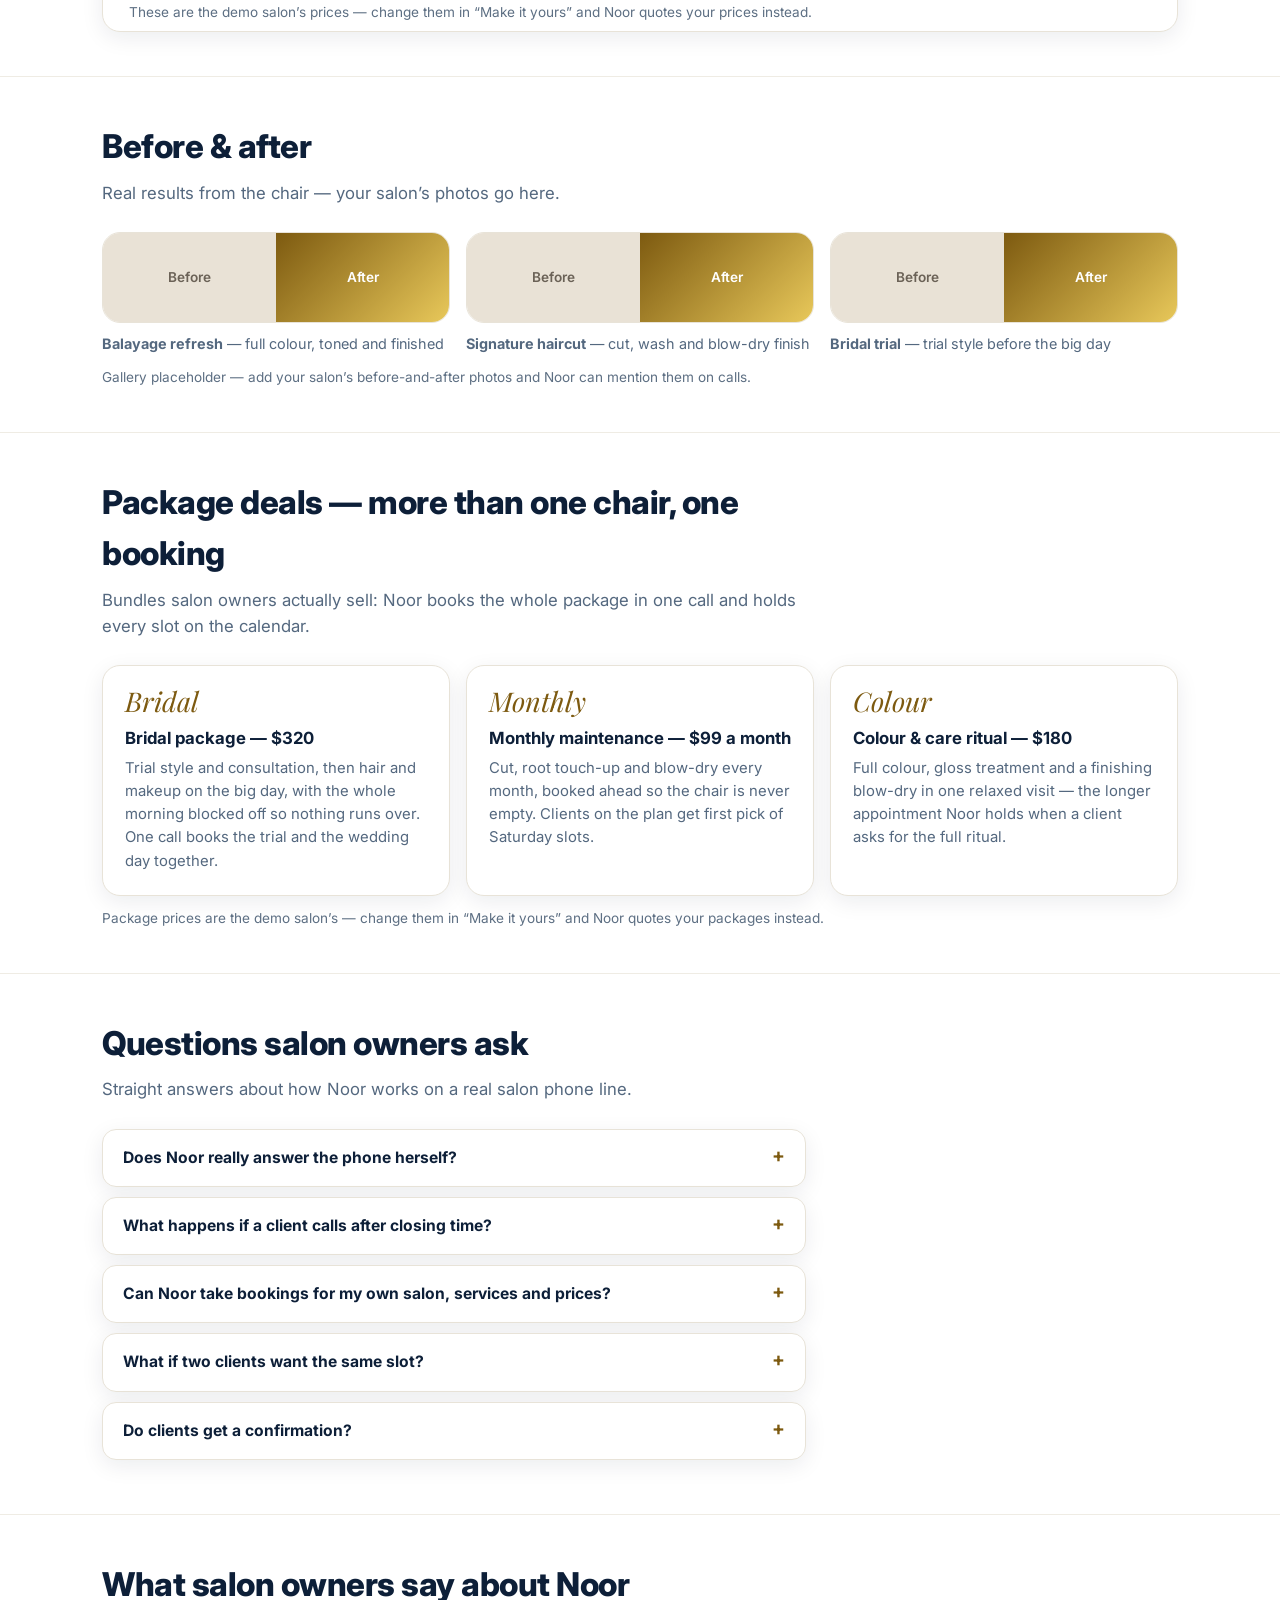
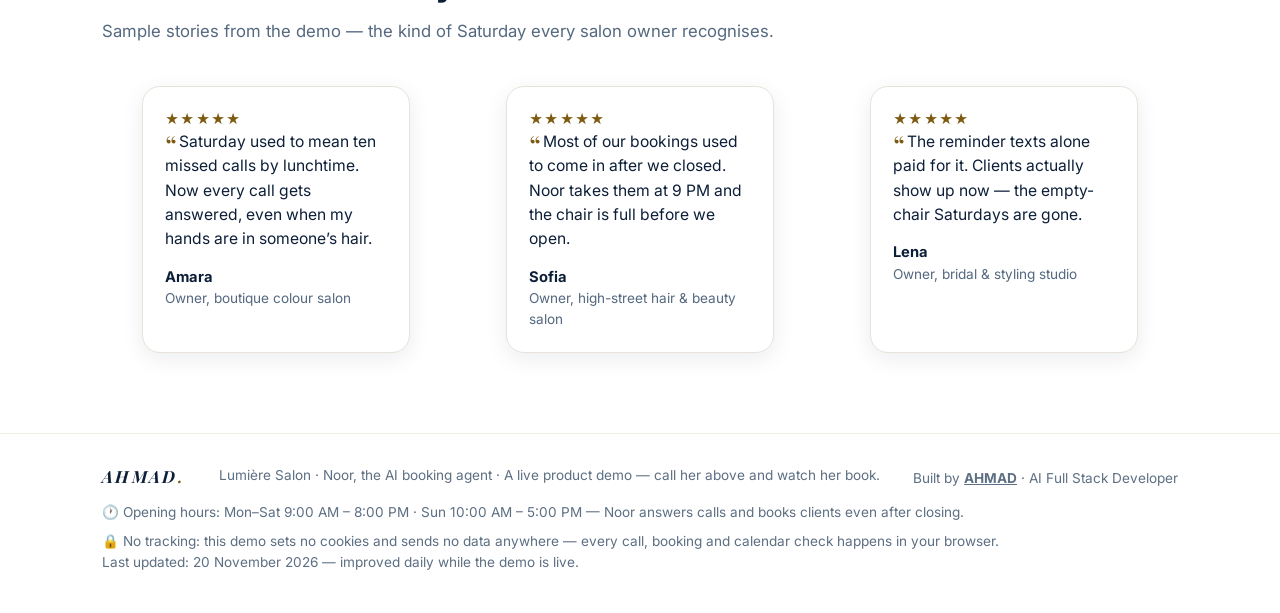
==== commit 216463a4: "feat(demo): add before-and-after gallery placeholder" ====
--- a/salon-demo/index.html
+++ b/salon-demo/index.html
@@ -477,6 +477,13 @@
       .pain .n{font-family:"Playfair Display",serif;font-style:italic;font-size:1.7rem;color:var(--gold);line-height:1}
       .pain h3{margin:10px 0 6px;font-size:1.05rem}
       .pain p{margin:0;color:var(--muted);font-size:.93rem}
+      /* D132: before/after gallery placeholder tiles */
+      .ba-card{margin:0}
+      .ba-ph{display:flex;border-radius:var(--radius);overflow:hidden;border:1px solid var(--line)}
+      .ba-ph span{flex:1;padding:34px 8px;text-align:center;font-size:.85rem;font-weight:600}
+      .ba-before{background:#e9e2d6;color:#6b6257}
+      .ba-after{background:linear-gradient(135deg,var(--gold),#e8c85a);color:#fff}
+      .ba-card figcaption{margin-top:10px;font-size:.9rem;color:var(--muted)}
       .steps4{display:grid;grid-template-columns:repeat(4,1fr);gap:16px}
       @media (max-width:900px){.steps4{grid-template-columns:repeat(2,1fr)}}
       @media (max-width:520px){.steps4{grid-template-columns:1fr}}
@@ -985,6 +992,32 @@
         </div>
       </section>
 
+      <!-- BEFORE / AFTER -->
+      <!-- D132: before-and-after gallery placeholder — the salon's real photos go here -->
+      <section id="gallery">
+        <div class="wrap">
+          <div class="sec-head">
+            <h2>Before &amp; after</h2>
+            <p>Real results from the chair &mdash; your salon&rsquo;s photos go here.</p>
+          </div>
+          <div class="cards3">
+            <figure class="ba-card">
+              <div class="ba-ph"><span class="ba-before">Before</span><span class="ba-after">After</span></div>
+              <figcaption><b>Balayage refresh</b> &mdash; full colour, toned and finished</figcaption>
+            </figure>
+            <figure class="ba-card">
+              <div class="ba-ph"><span class="ba-before">Before</span><span class="ba-after">After</span></div>
+              <figcaption><b>Signature haircut</b> &mdash; cut, wash and blow-dry finish</figcaption>
+            </figure>
+            <figure class="ba-card">
+              <div class="ba-ph"><span class="ba-before">Before</span><span class="ba-after">After</span></div>
+              <figcaption><b>Bridal trial</b> &mdash; trial style before the big day</figcaption>
+            </figure>
+          </div>
+          <p class="cust-note">Gallery placeholder &mdash; add your salon&rsquo;s before-and-after photos and Noor can mention them on calls.</p>
+        </div>
+      </section>
+
       <!-- PACKAGES -->
       <section id="packages">
         <div class="wrap">
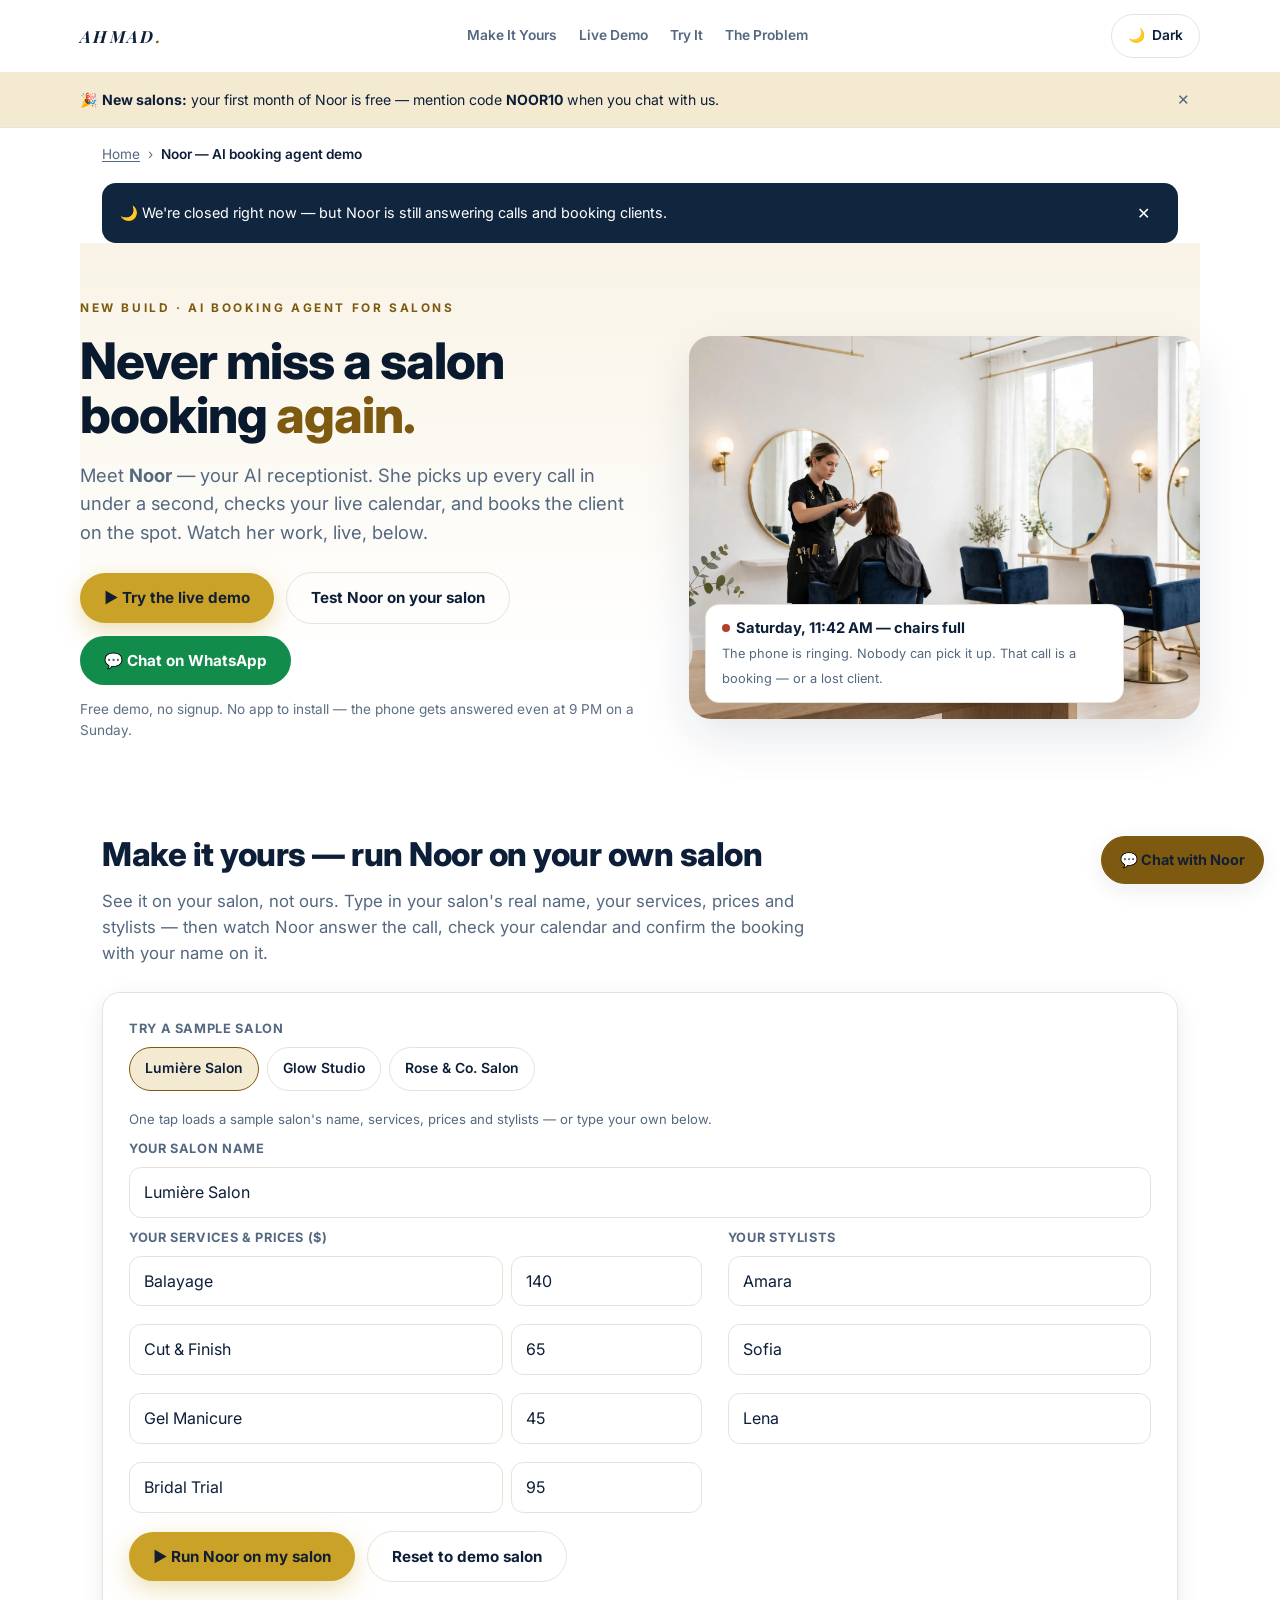
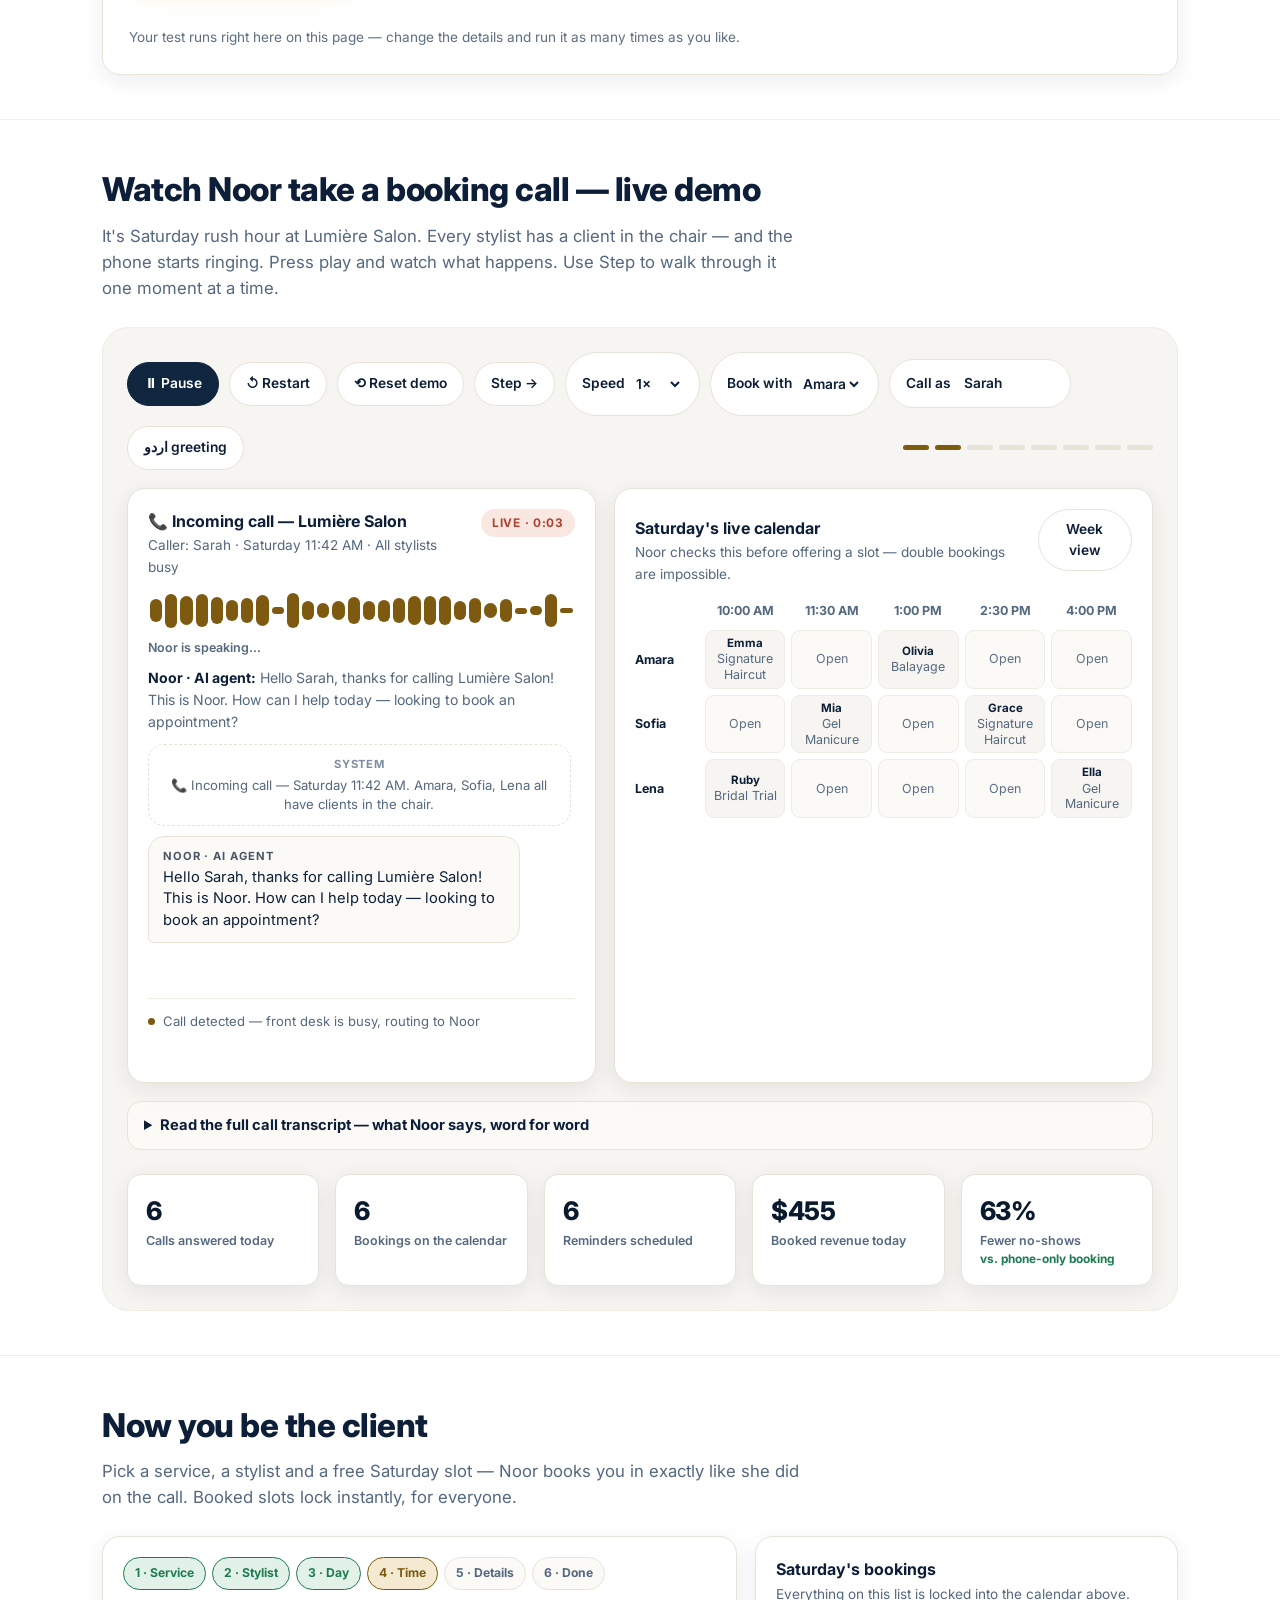
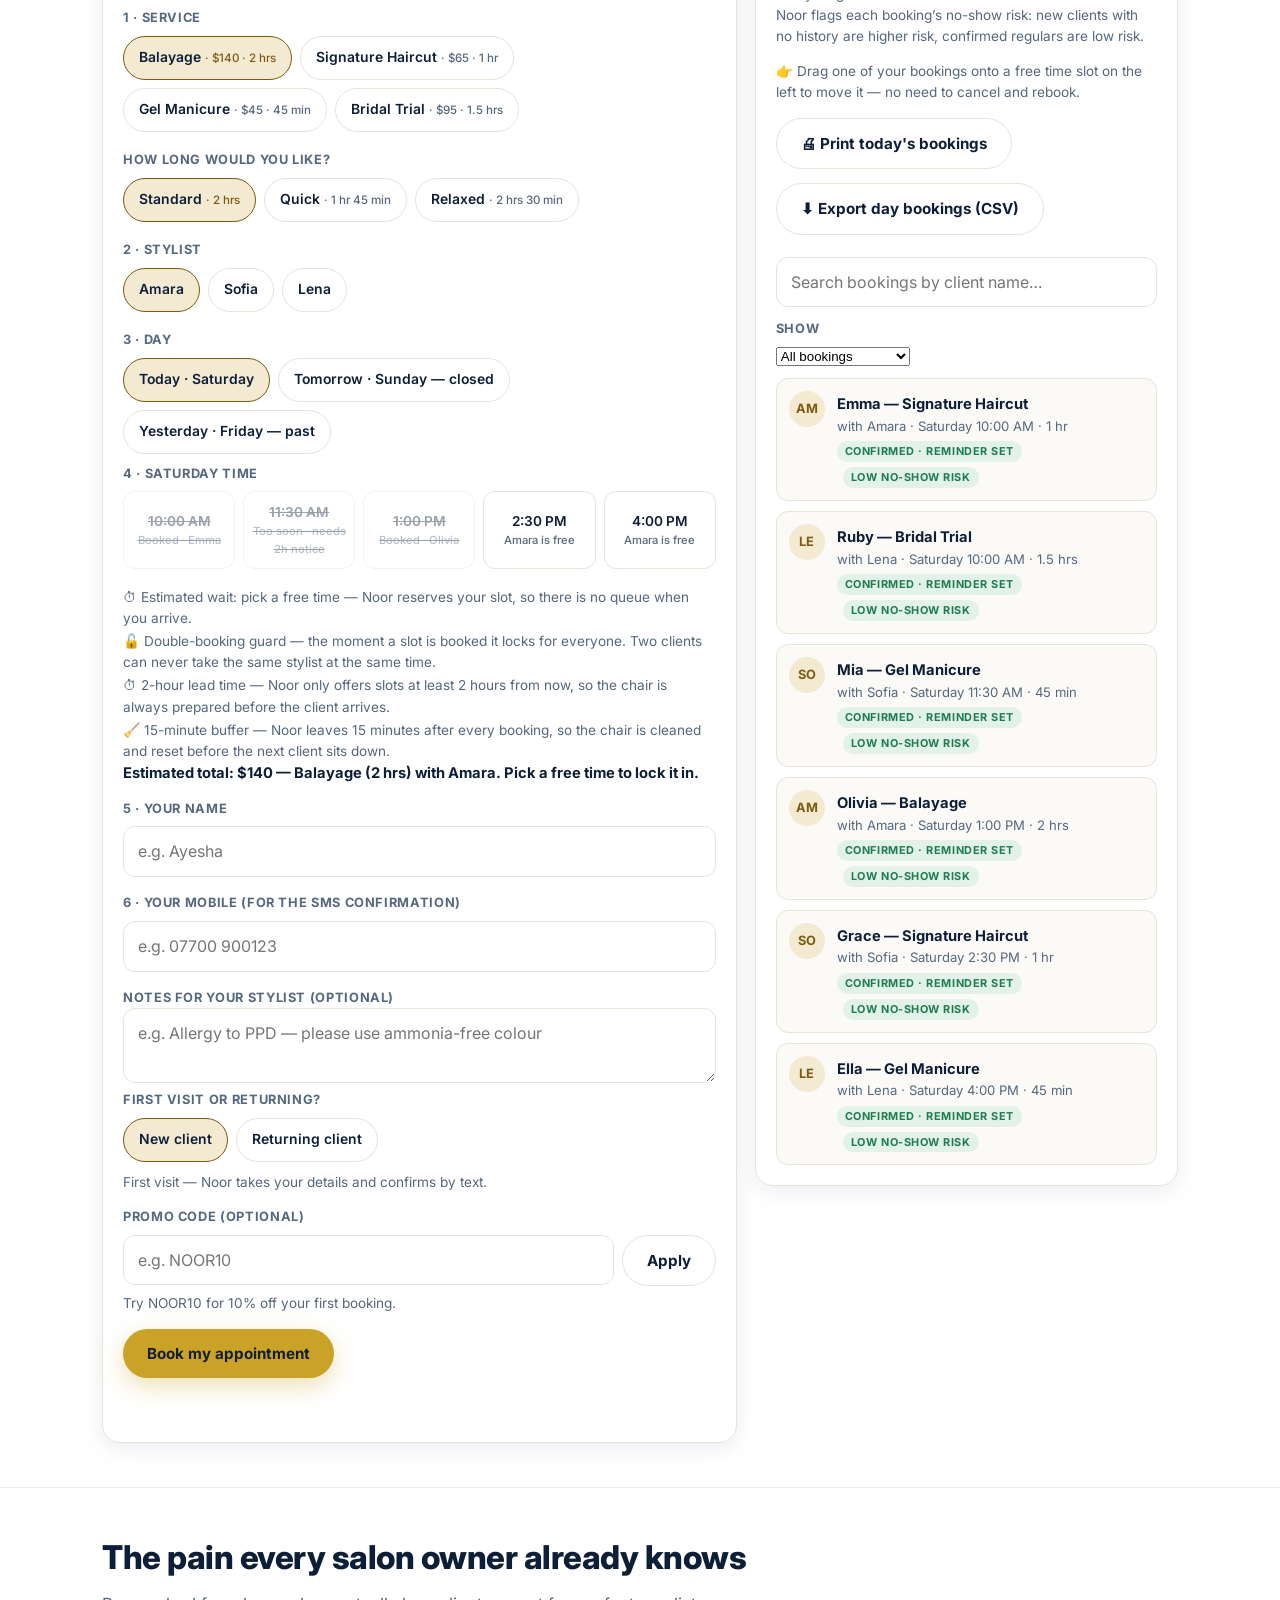
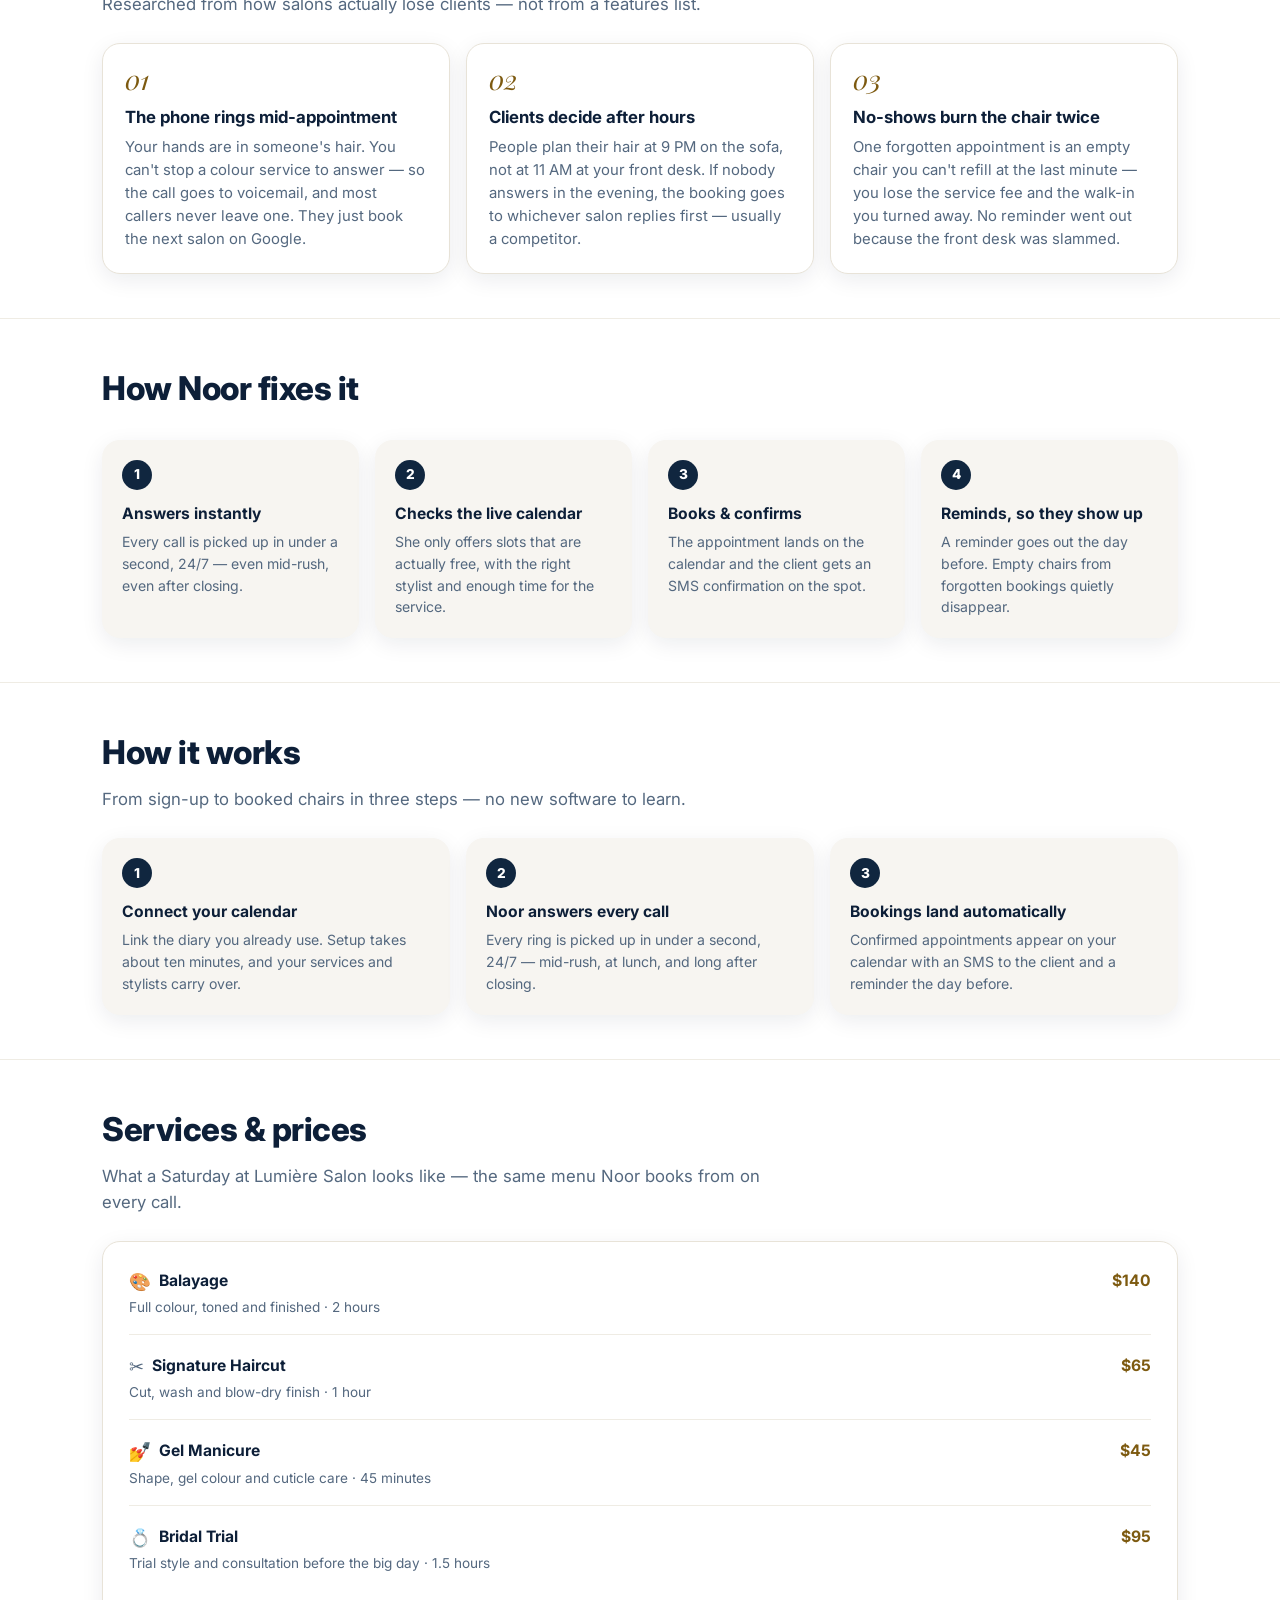
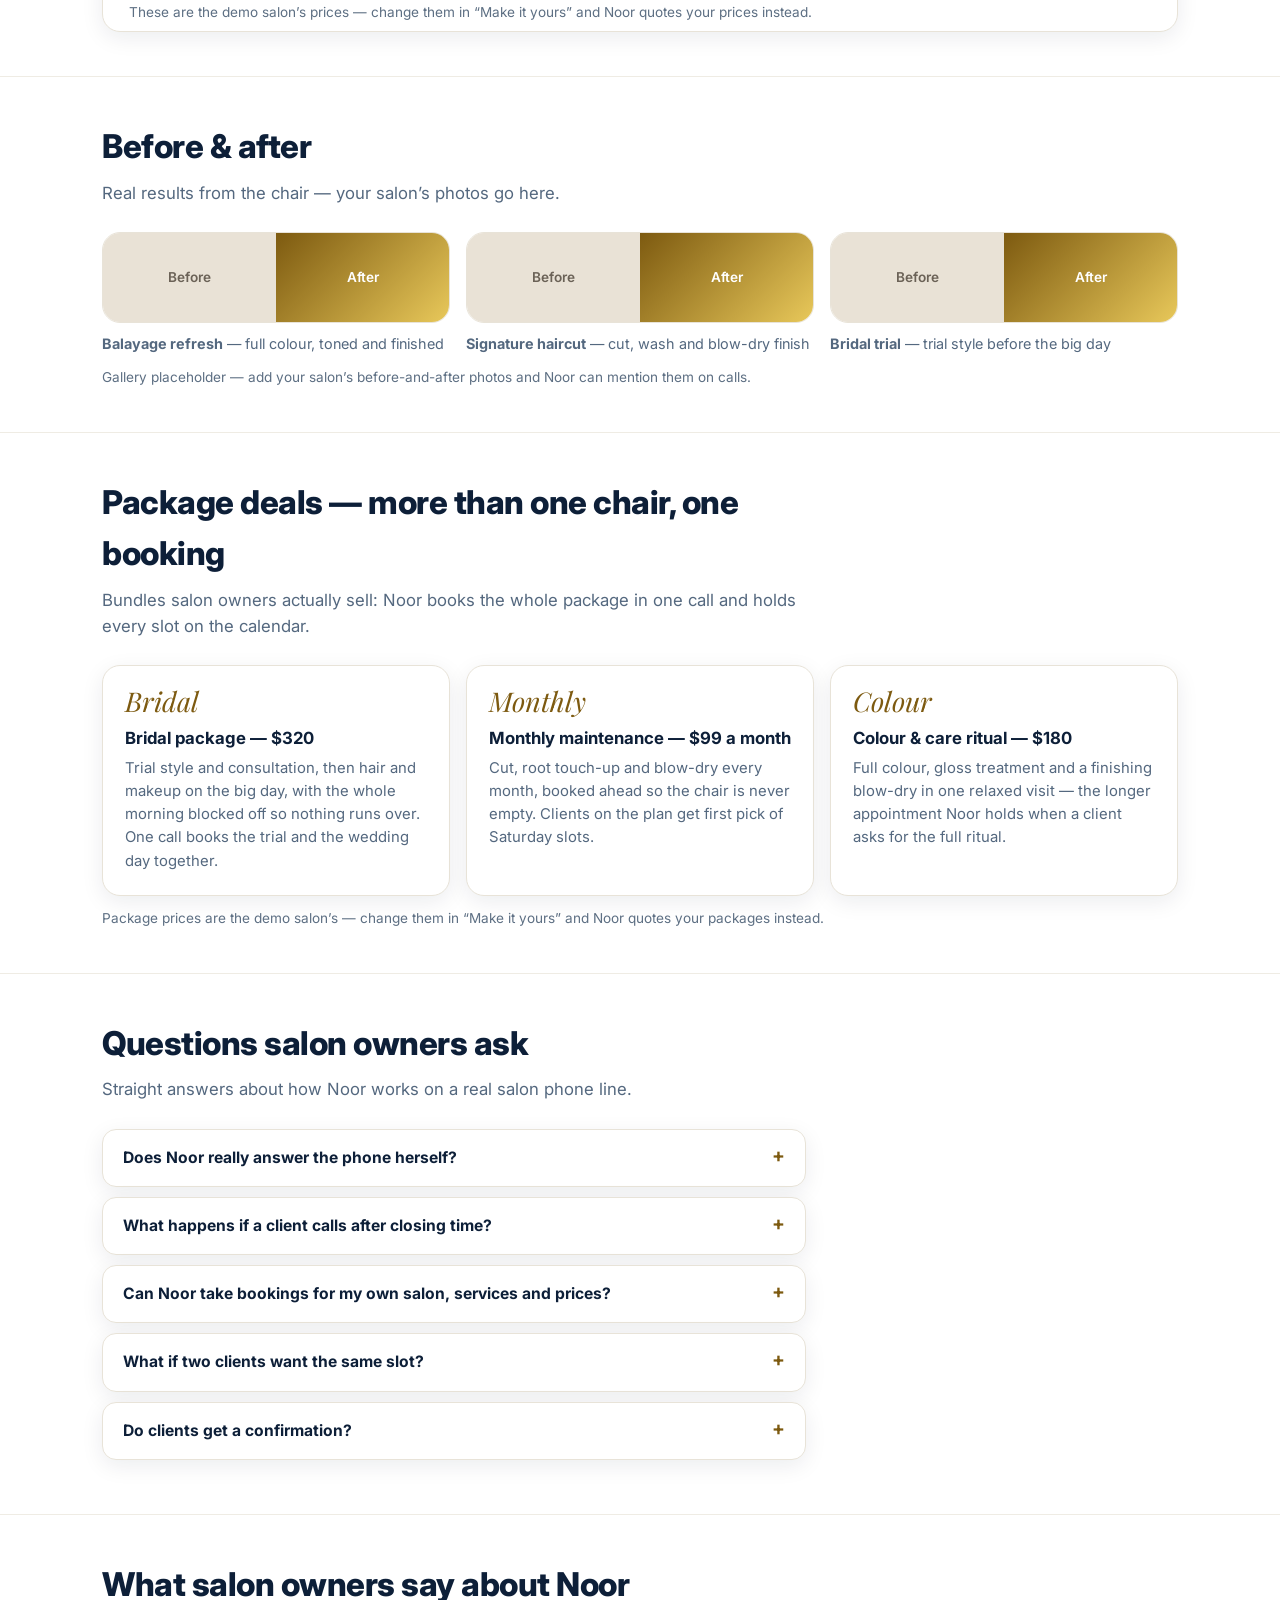
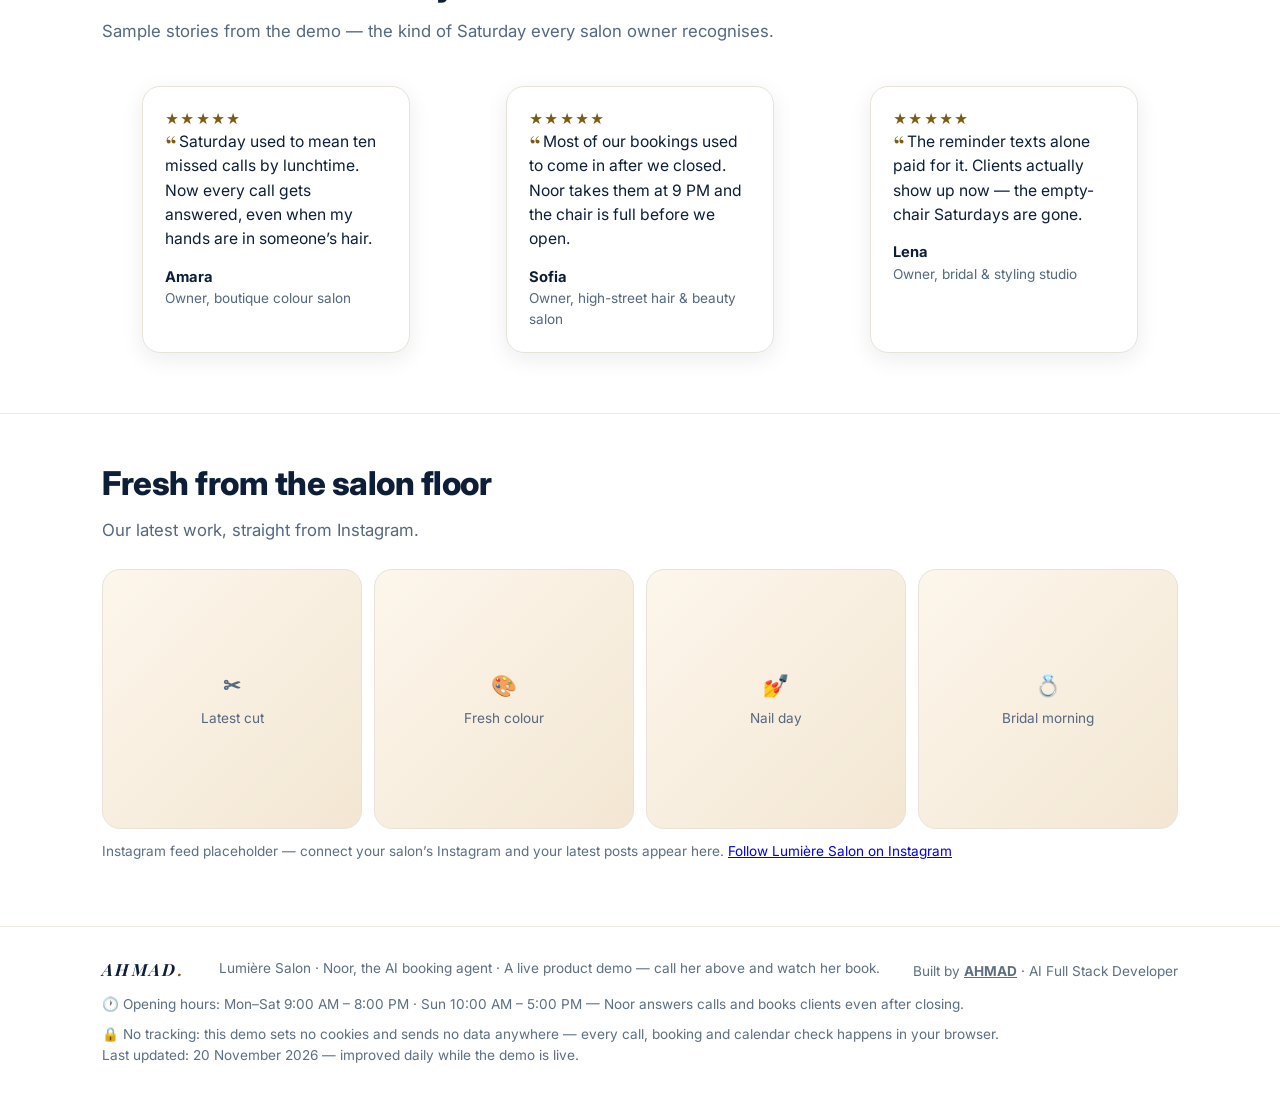
==== commit d1e6bb48: "feat(demo): add Instagram feed placeholder" ====
--- a/salon-demo/index.html
+++ b/salon-demo/index.html
@@ -484,6 +484,11 @@
       .ba-before{background:#e9e2d6;color:#6b6257}
       .ba-after{background:linear-gradient(135deg,var(--gold),#e8c85a);color:#fff}
       .ba-card figcaption{margin-top:10px;font-size:.9rem;color:var(--muted)}
+      /* D133: Instagram feed embed placeholder grid */
+      .ig-grid{display:grid;grid-template-columns:repeat(4,1fr);gap:12px}
+      @media (max-width:860px){.ig-grid{grid-template-columns:repeat(2,1fr)}}
+      .ig-ph{aspect-ratio:1;border-radius:var(--radius);border:1px solid var(--line);background:linear-gradient(135deg,#fdf6ec,#f3e7d3);display:flex;flex-direction:column;align-items:center;justify-content:center;gap:6px;color:var(--muted);font-size:.85rem;text-align:center;padding:8px}
+      .ig-ph b{font-size:1.3rem}
       .steps4{display:grid;grid-template-columns:repeat(4,1fr);gap:16px}
       @media (max-width:900px){.steps4{grid-template-columns:repeat(2,1fr)}}
       @media (max-width:520px){.steps4{grid-template-columns:1fr}}
@@ -1105,6 +1110,24 @@
         </div>
       </section>
 
+      <!-- INSTAGRAM -->
+      <!-- D133: Instagram feed embed placeholder — the salon's live feed goes here -->
+      <section id="instagram">
+        <div class="wrap">
+          <div class="sec-head">
+            <h2>Fresh from the salon floor</h2>
+            <p>Our latest work, straight from Instagram.</p>
+          </div>
+          <div class="ig-grid" aria-label="Instagram feed placeholder">
+            <div class="ig-ph"><b aria-hidden="true">&#9986;</b><span>Latest cut</span></div>
+            <div class="ig-ph"><b aria-hidden="true">&#127912;</b><span>Fresh colour</span></div>
+            <div class="ig-ph"><b aria-hidden="true">&#128133;</b><span>Nail day</span></div>
+            <div class="ig-ph"><b aria-hidden="true">&#128141;</b><span>Bridal morning</span></div>
+          </div>
+          <p class="cust-note">Instagram feed placeholder &mdash; connect your salon&rsquo;s Instagram and your latest posts appear here. <a href="https://www.instagram.com/" target="_blank" rel="noopener">Follow Lumi&egrave;re Salon on Instagram</a></p>
+        </div>
+      </section>
+
     </main>
 
     <!-- FOOTER -->
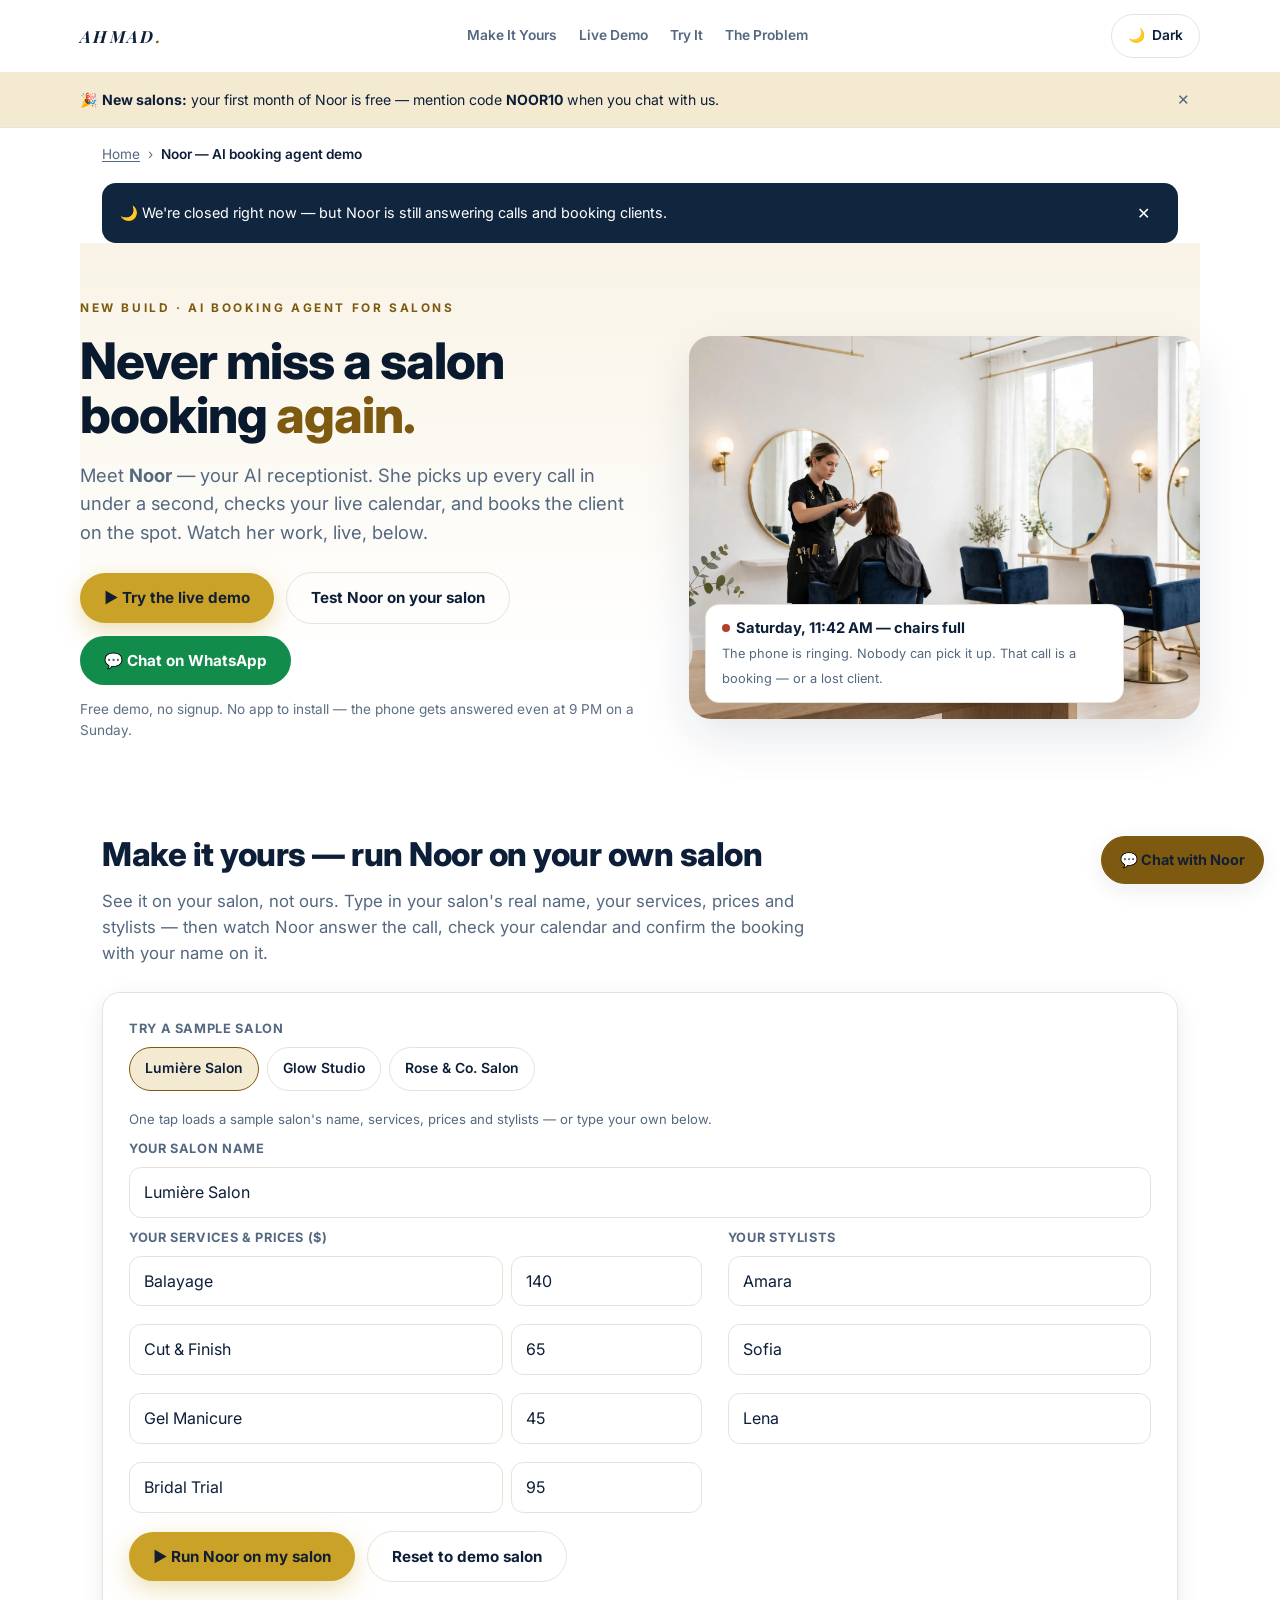
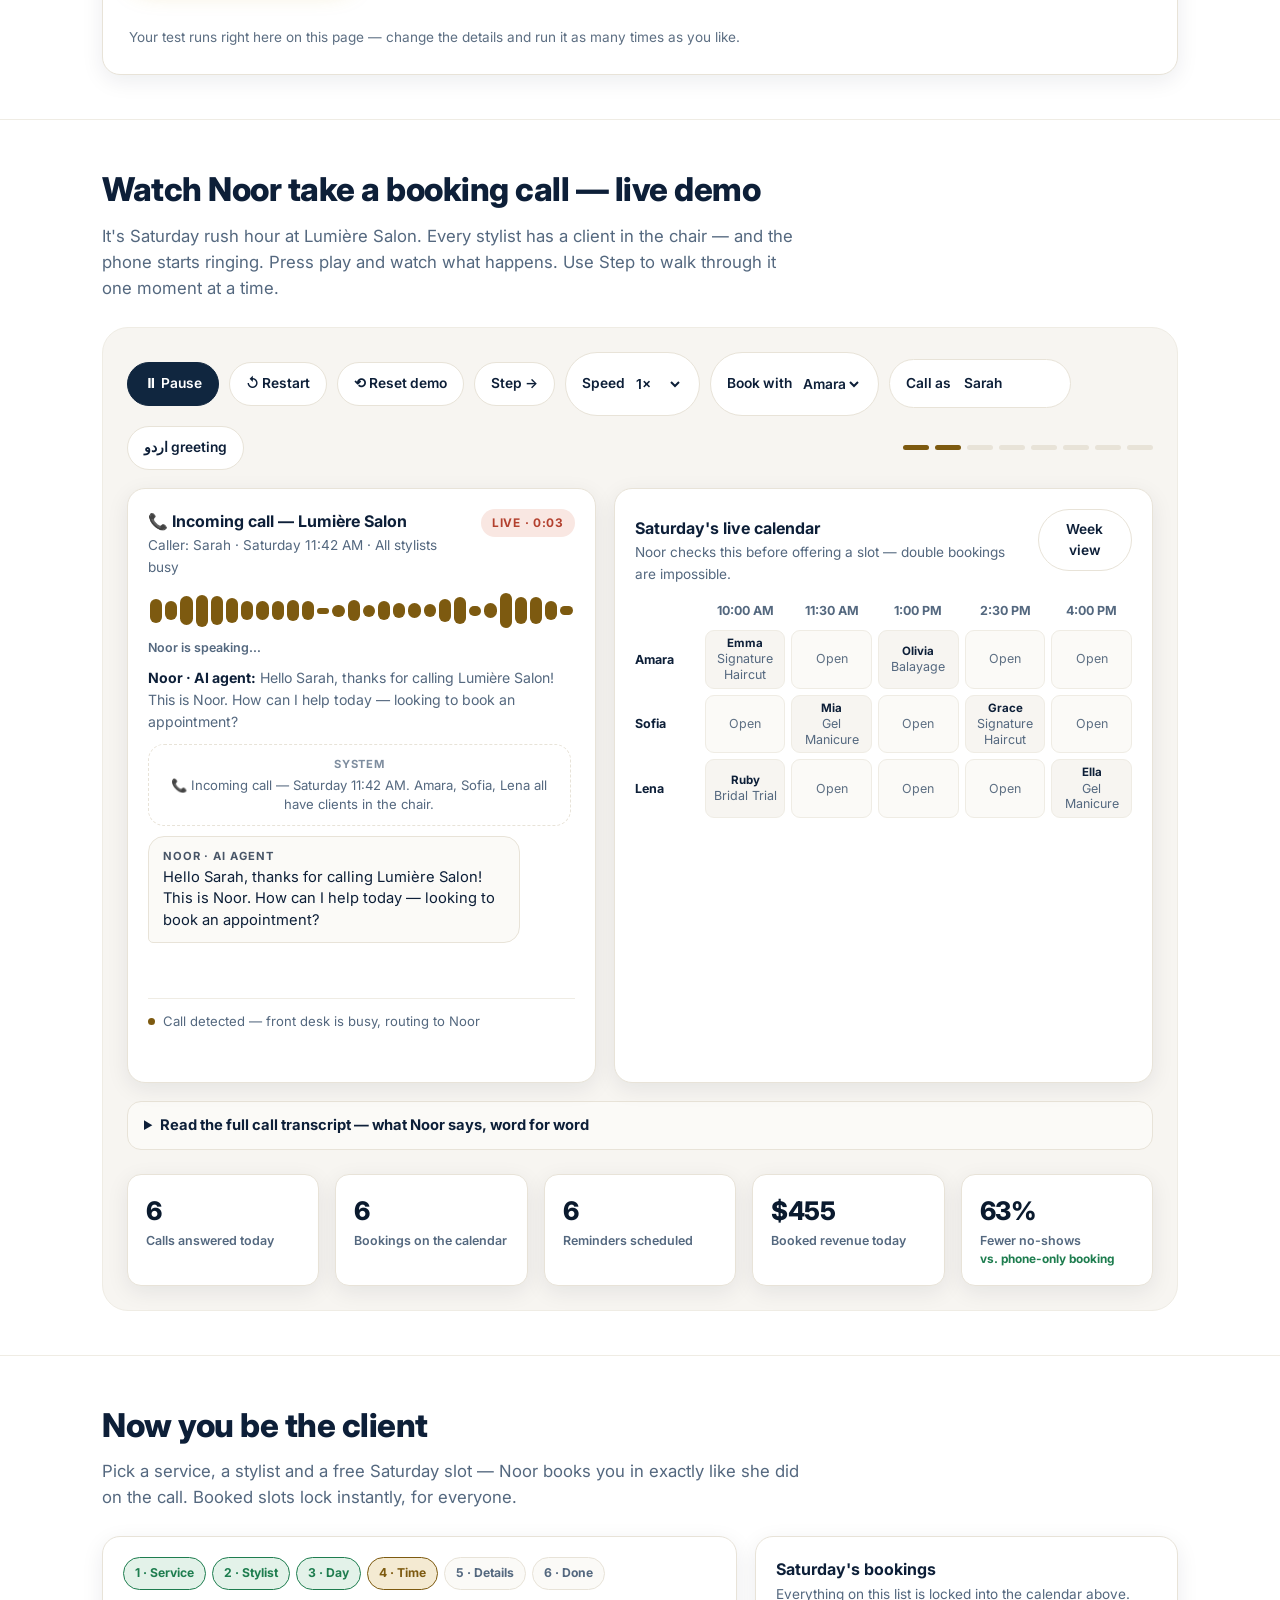
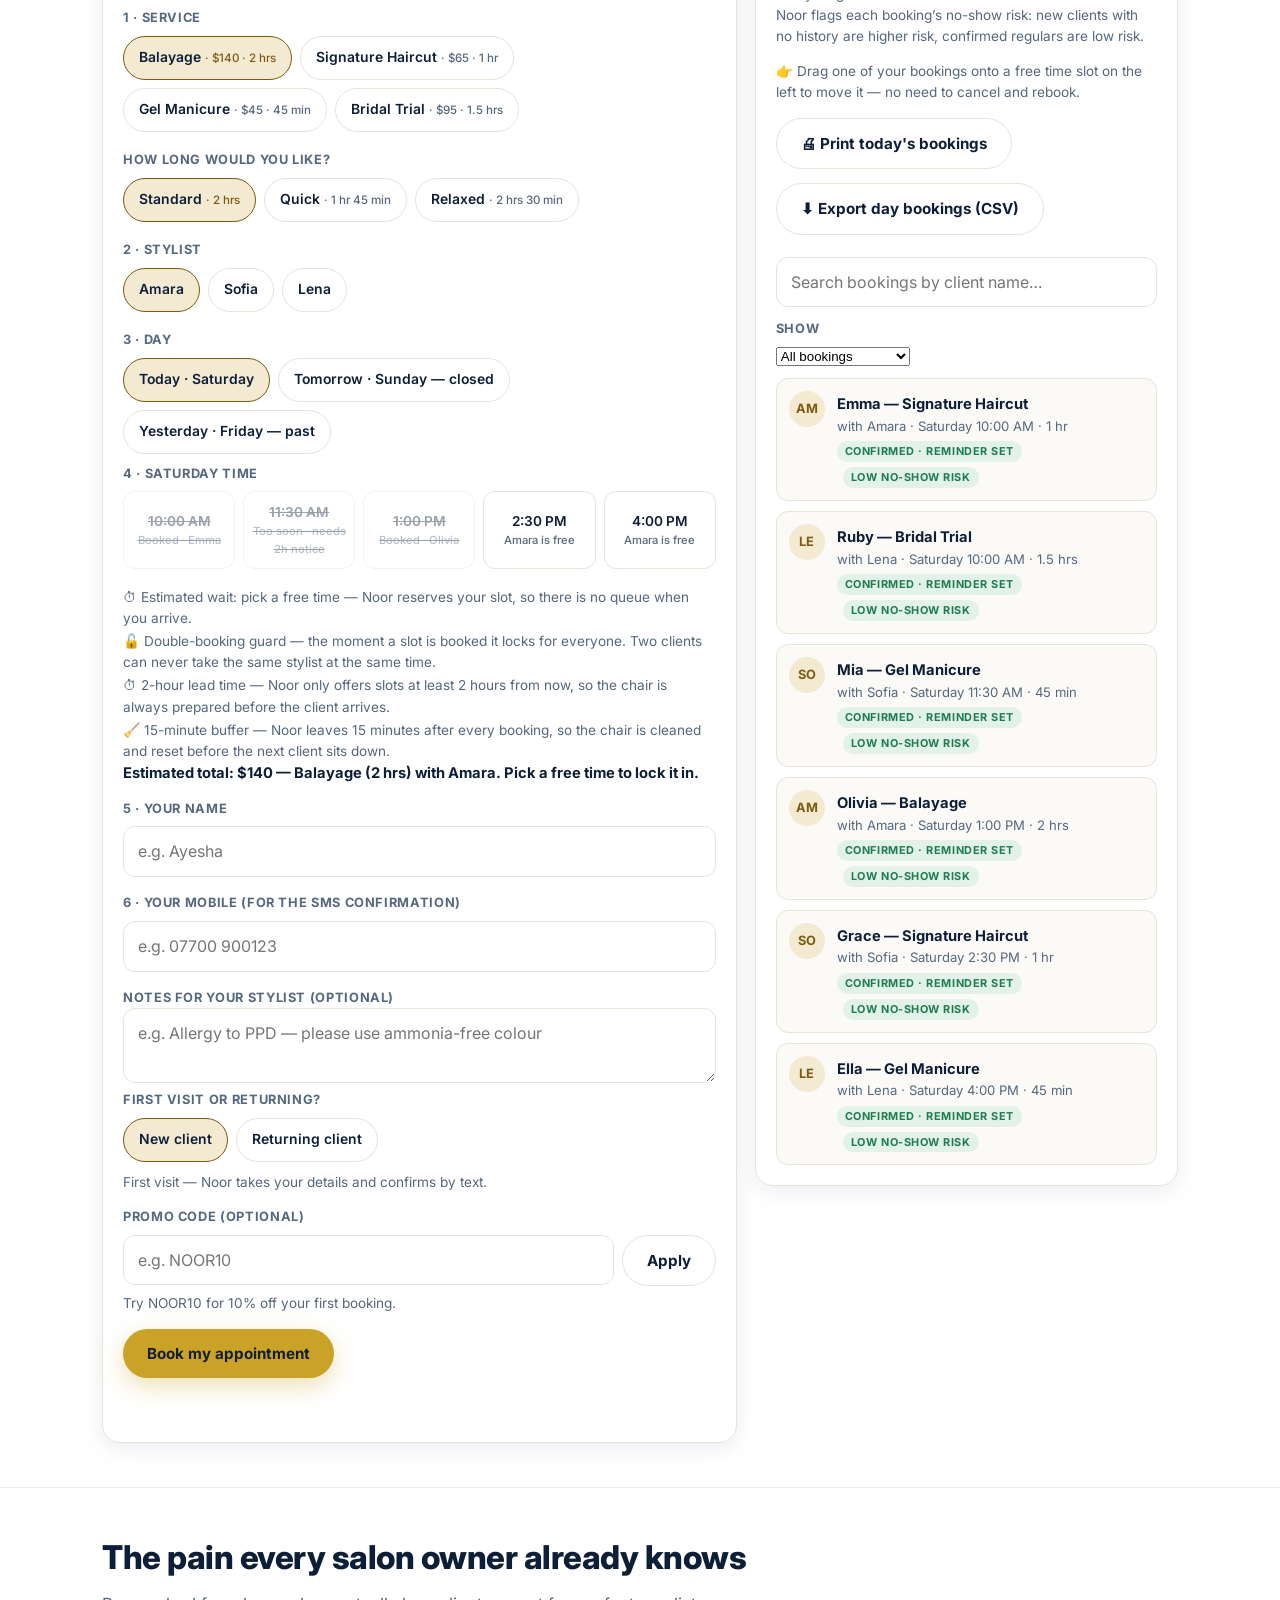
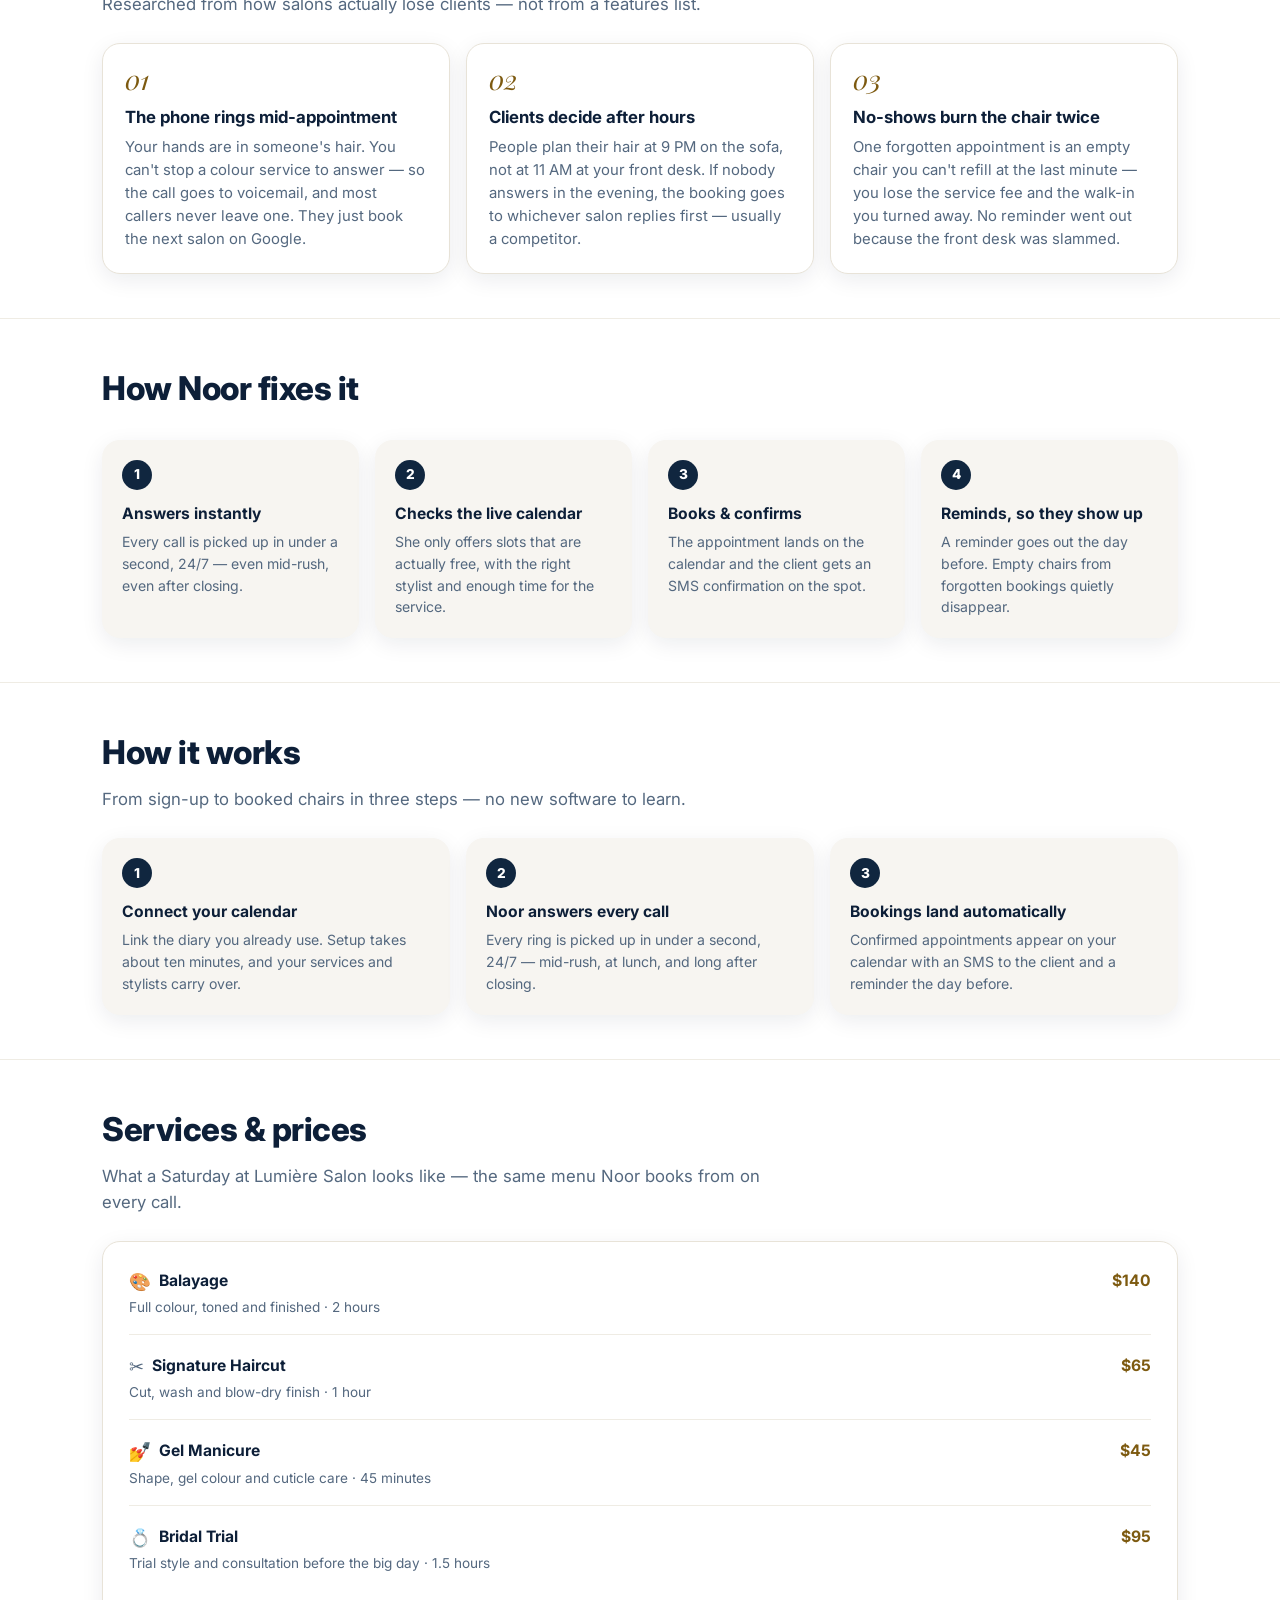
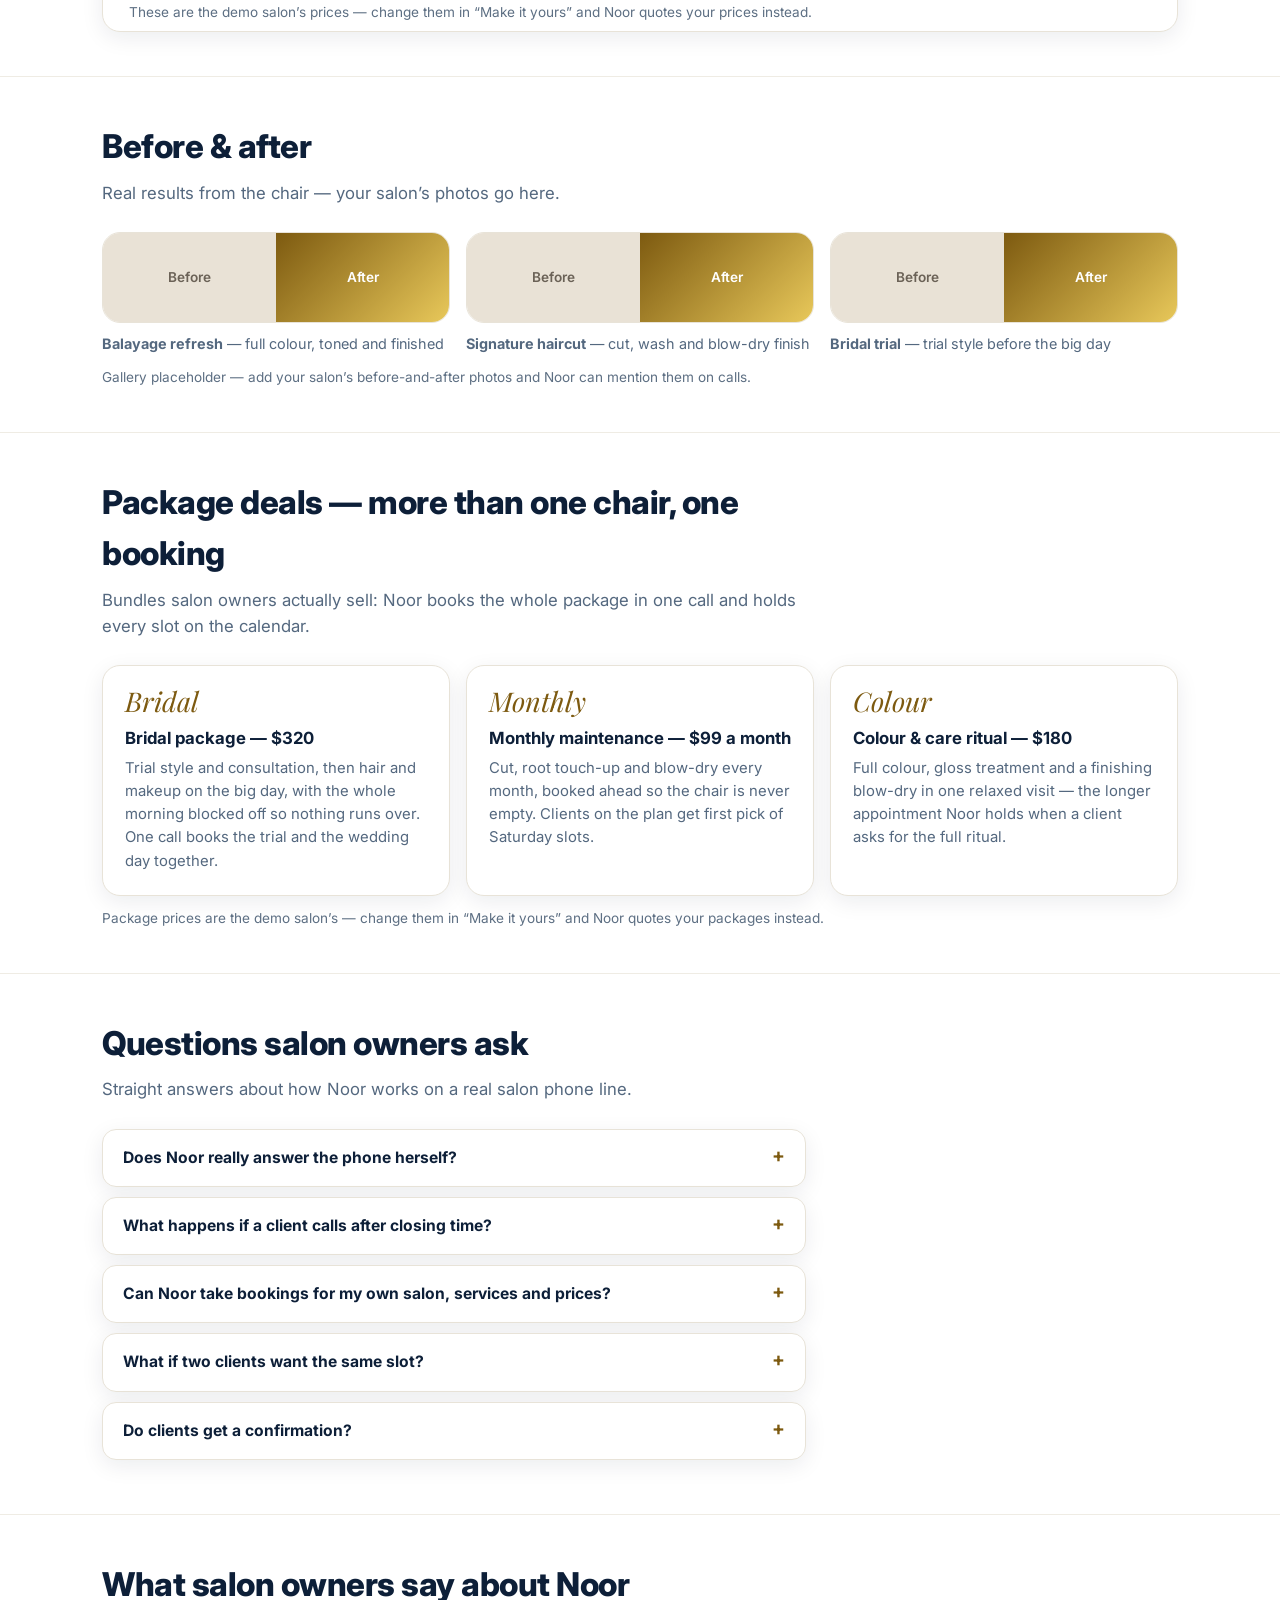
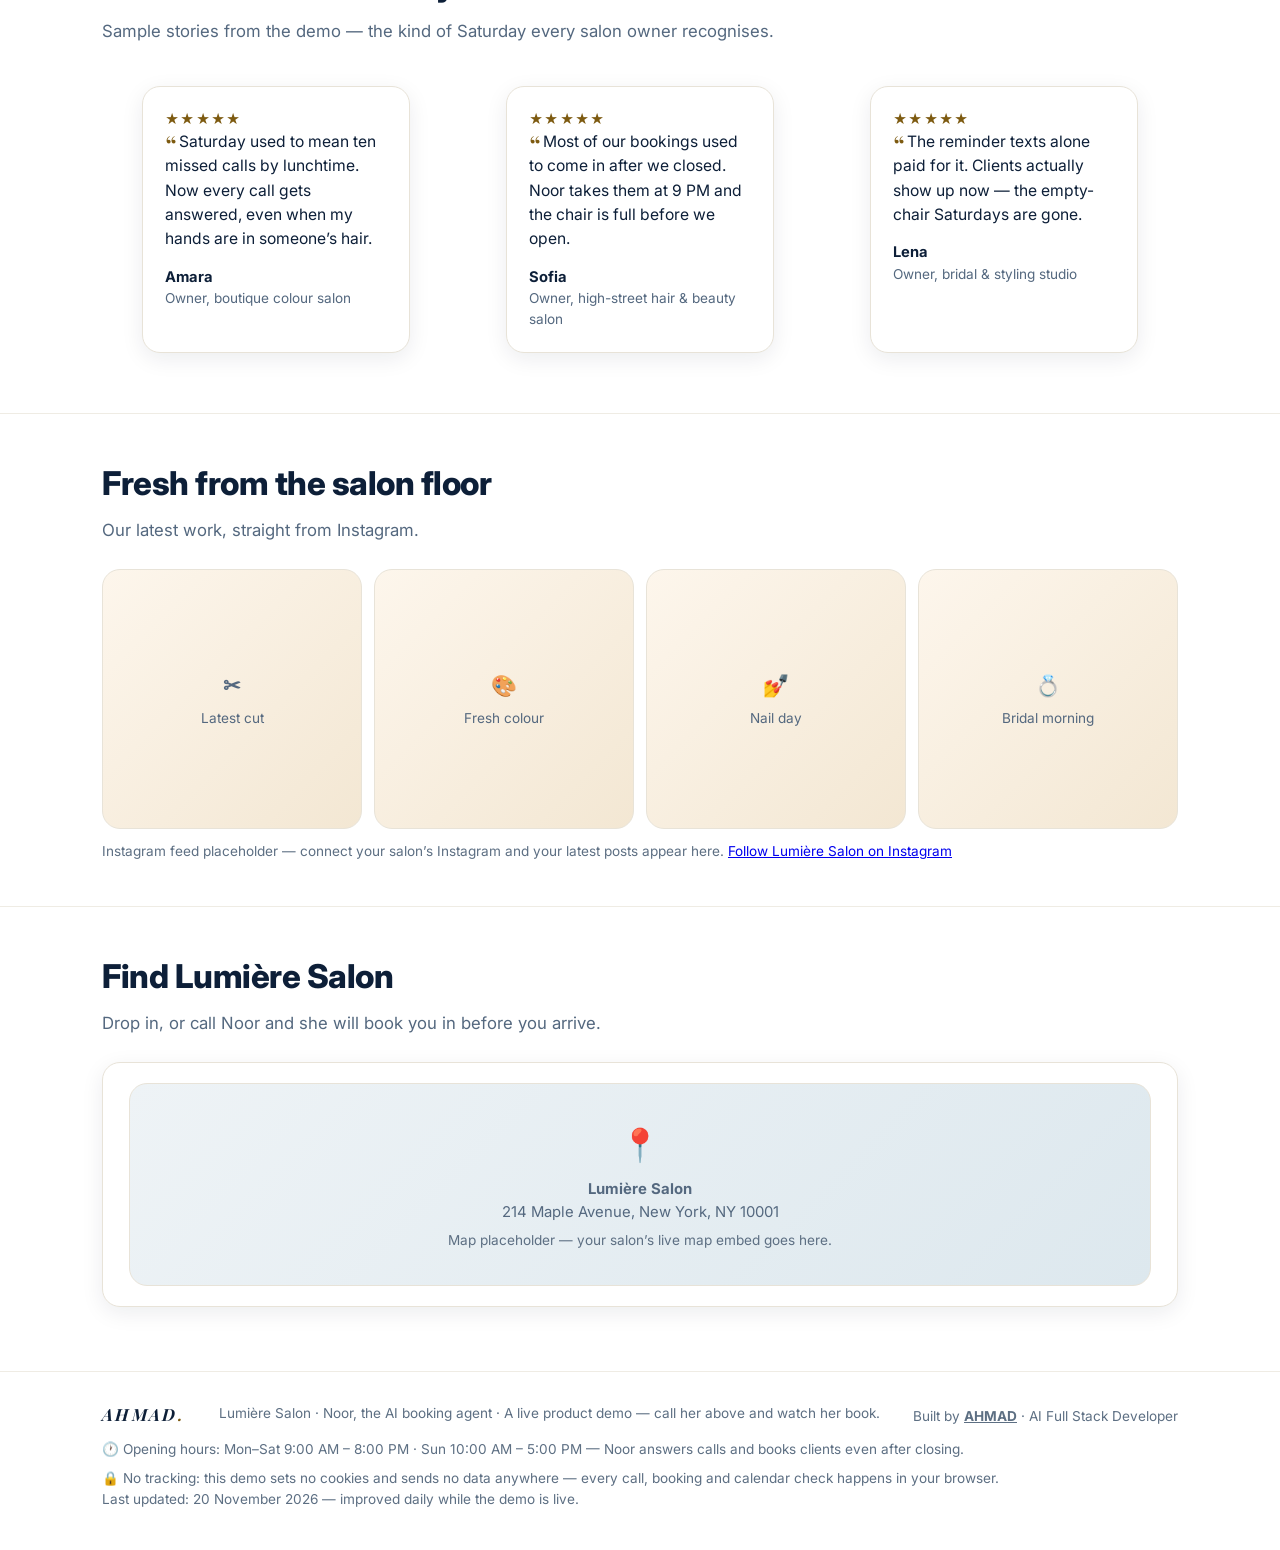
==== commit 2eead18d: "feat(demo): add map embed placeholder" ====
--- a/salon-demo/index.html
+++ b/salon-demo/index.html
@@ -489,6 +489,12 @@
       @media (max-width:860px){.ig-grid{grid-template-columns:repeat(2,1fr)}}
       .ig-ph{aspect-ratio:1;border-radius:var(--radius);border:1px solid var(--line);background:linear-gradient(135deg,#fdf6ec,#f3e7d3);display:flex;flex-direction:column;align-items:center;justify-content:center;gap:6px;color:var(--muted);font-size:.85rem;text-align:center;padding:8px}
       .ig-ph b{font-size:1.3rem}
+      /* D134: map embed placeholder — the salon's live map goes here */
+      .visit-panel{padding:20px 26px}
+      .map-ph{background:linear-gradient(135deg,#eef3f6,#dde8ee);border:1px solid var(--line);border-radius:var(--radius);text-align:center;padding:36px 16px 28px}
+      .map-pin{font-size:2rem;display:block;margin-bottom:8px}
+      .map-ph p{margin:6px 0;color:var(--muted);font-size:.93rem}
+      .map-note{font-size:.85rem!important;color:var(--faint)!important}
       .steps4{display:grid;grid-template-columns:repeat(4,1fr);gap:16px}
       @media (max-width:900px){.steps4{grid-template-columns:repeat(2,1fr)}}
       @media (max-width:520px){.steps4{grid-template-columns:1fr}}
@@ -1128,6 +1134,24 @@
         </div>
       </section>
 
+      <!-- VISIT -->
+      <!-- D134: map embed placeholder — the salon's real map embed goes here -->
+      <section id="visit">
+        <div class="wrap">
+          <div class="sec-head">
+            <h2>Find Lumi&egrave;re Salon</h2>
+            <p>Drop in, or call Noor and she will book you in before you arrive.</p>
+          </div>
+          <div class="panel visit-panel">
+            <div class="map-ph" role="img" aria-label="Map placeholder showing Lumière Salon at 214 Maple Avenue, New York">
+              <span class="map-pin" aria-hidden="true">&#128205;</span>
+              <p><b>Lumi&egrave;re Salon</b><br>214 Maple Avenue, New York, NY 10001</p>
+              <p class="map-note">Map placeholder &mdash; your salon&rsquo;s live map embed goes here.</p>
+            </div>
+          </div>
+        </div>
+      </section>
+
     </main>
 
     <!-- FOOTER -->
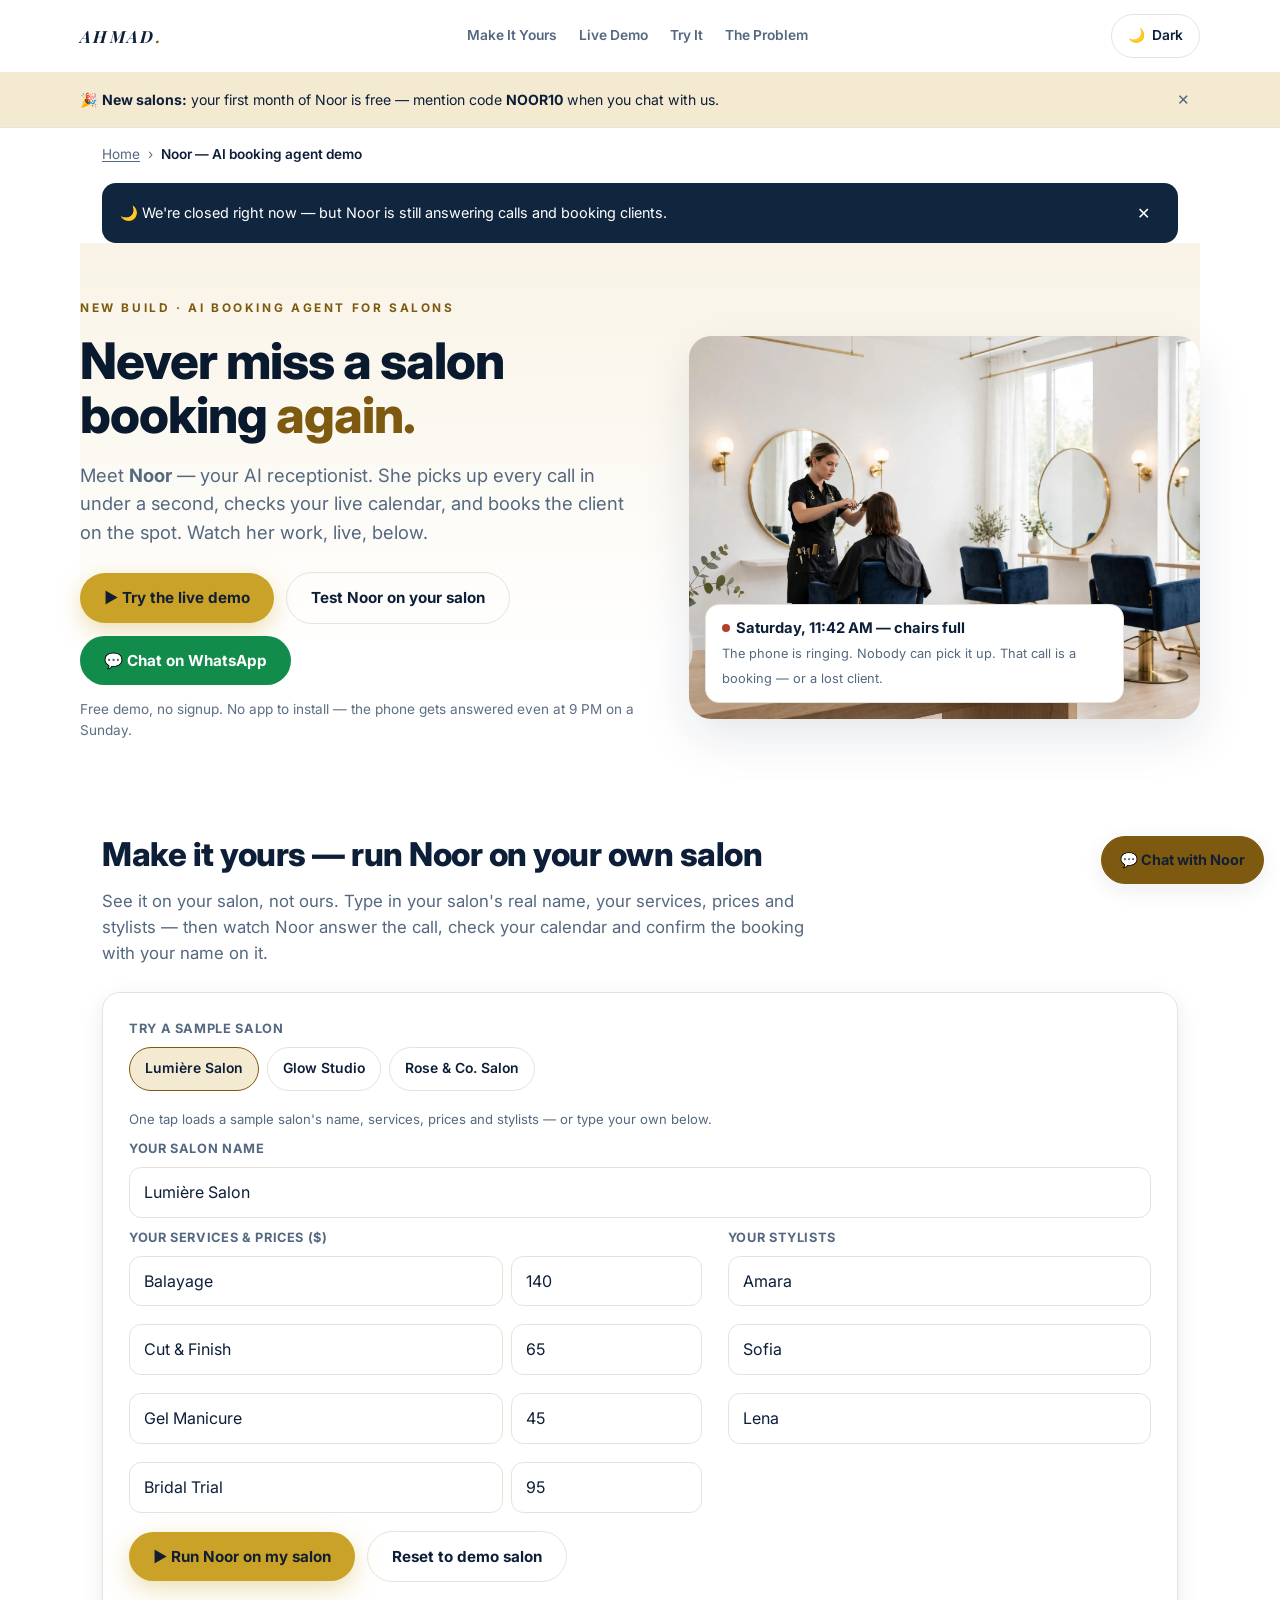
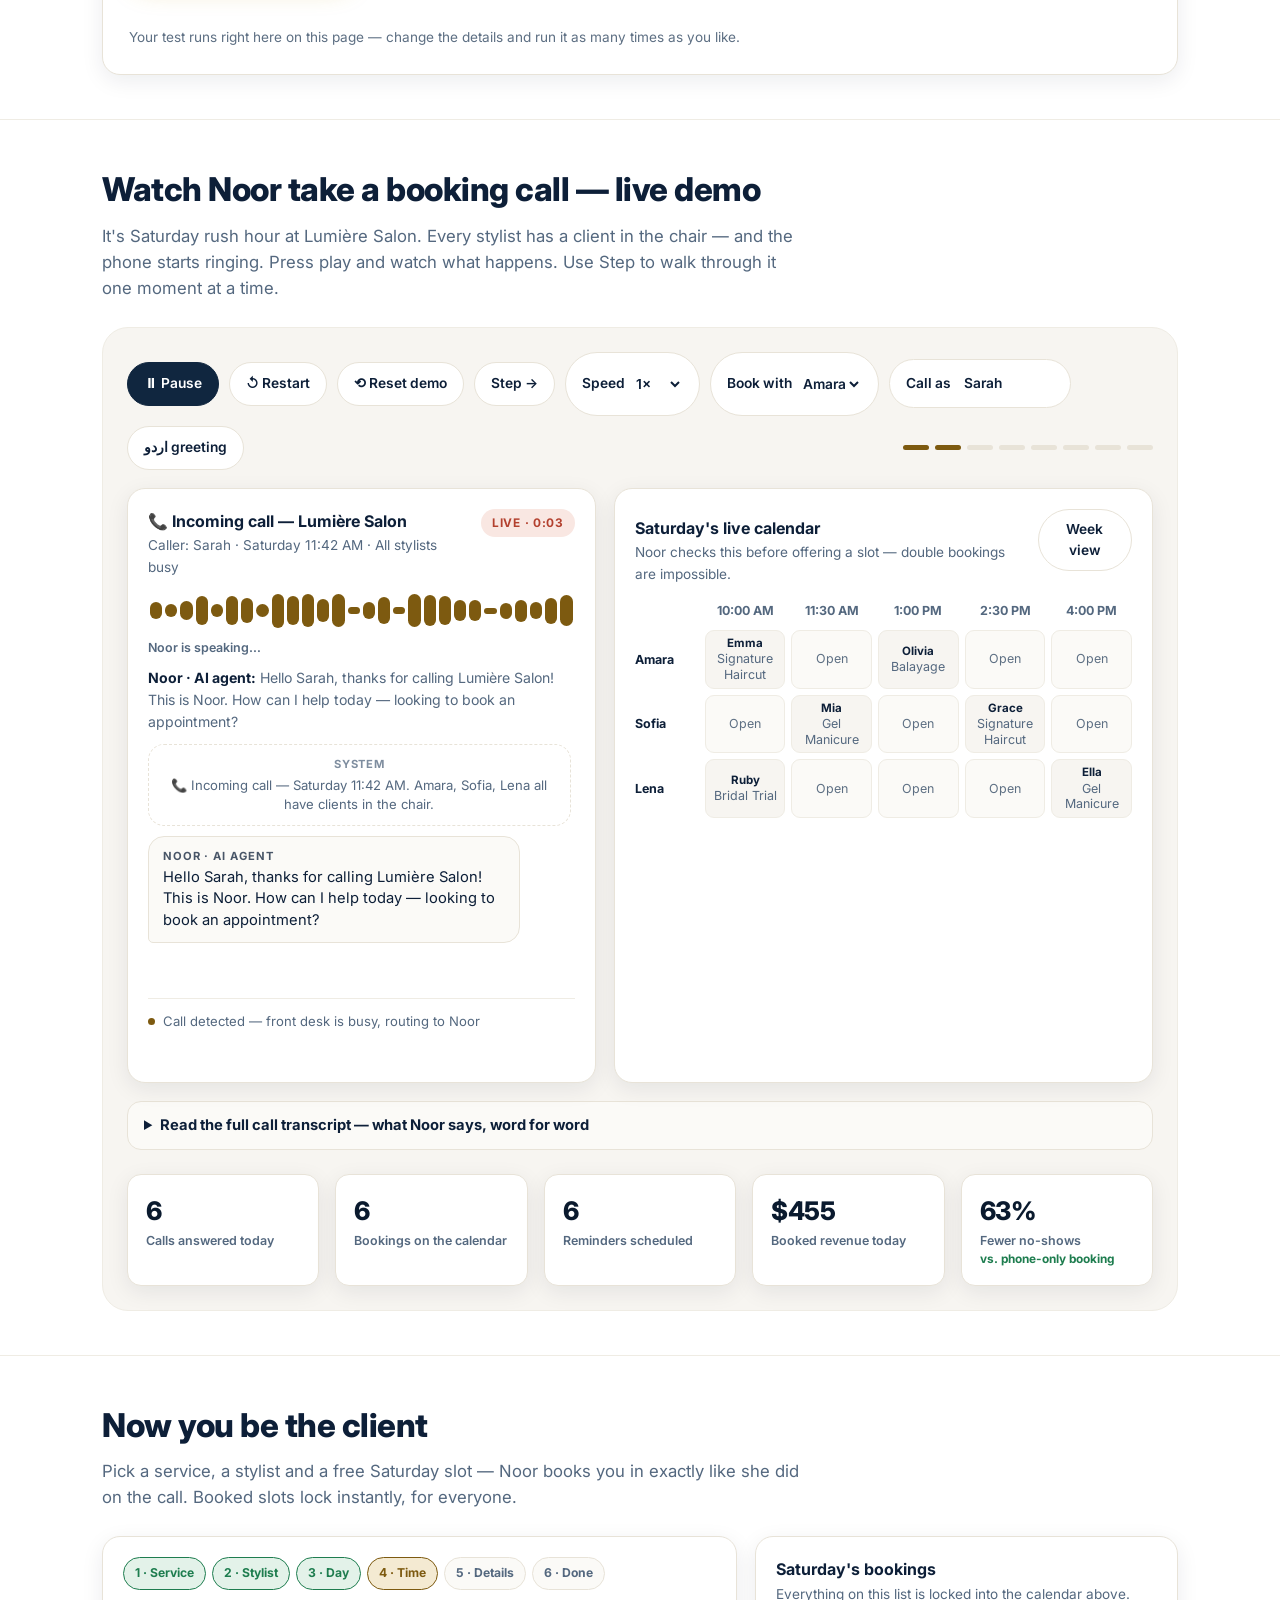
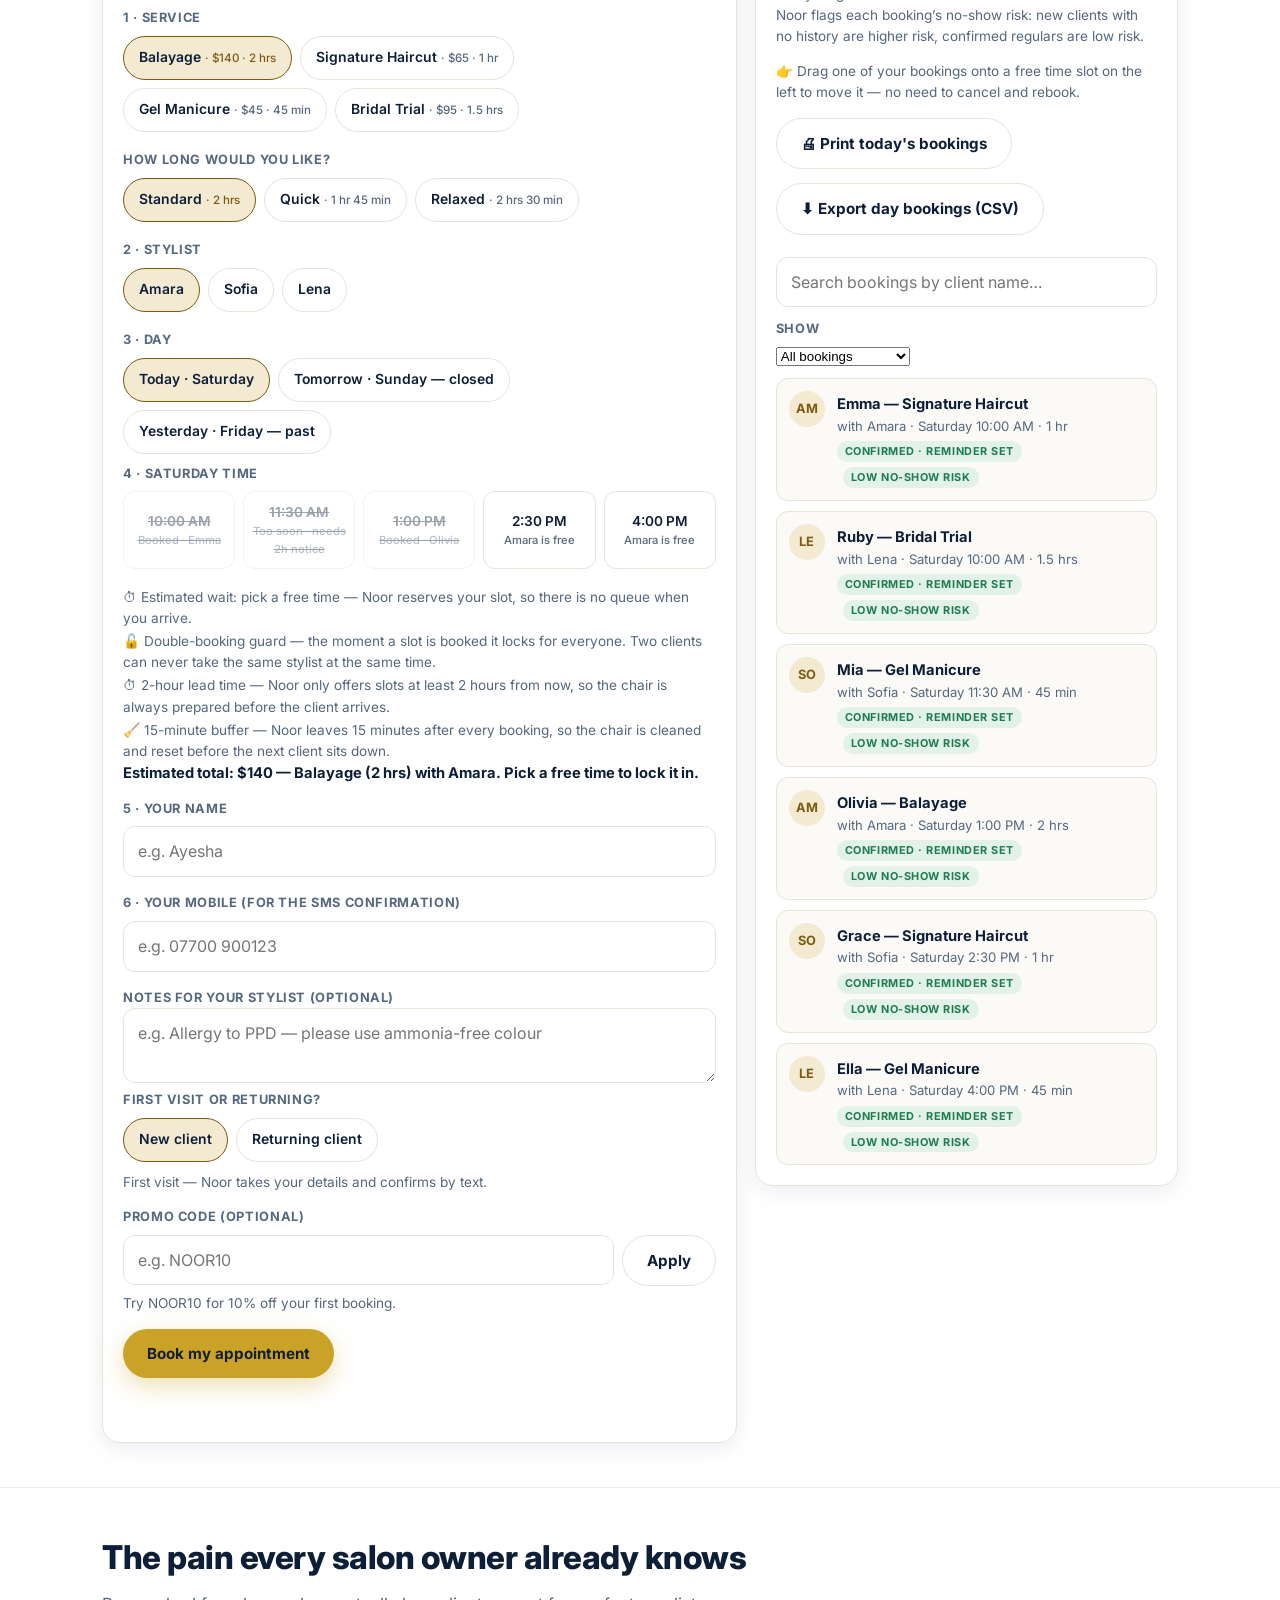
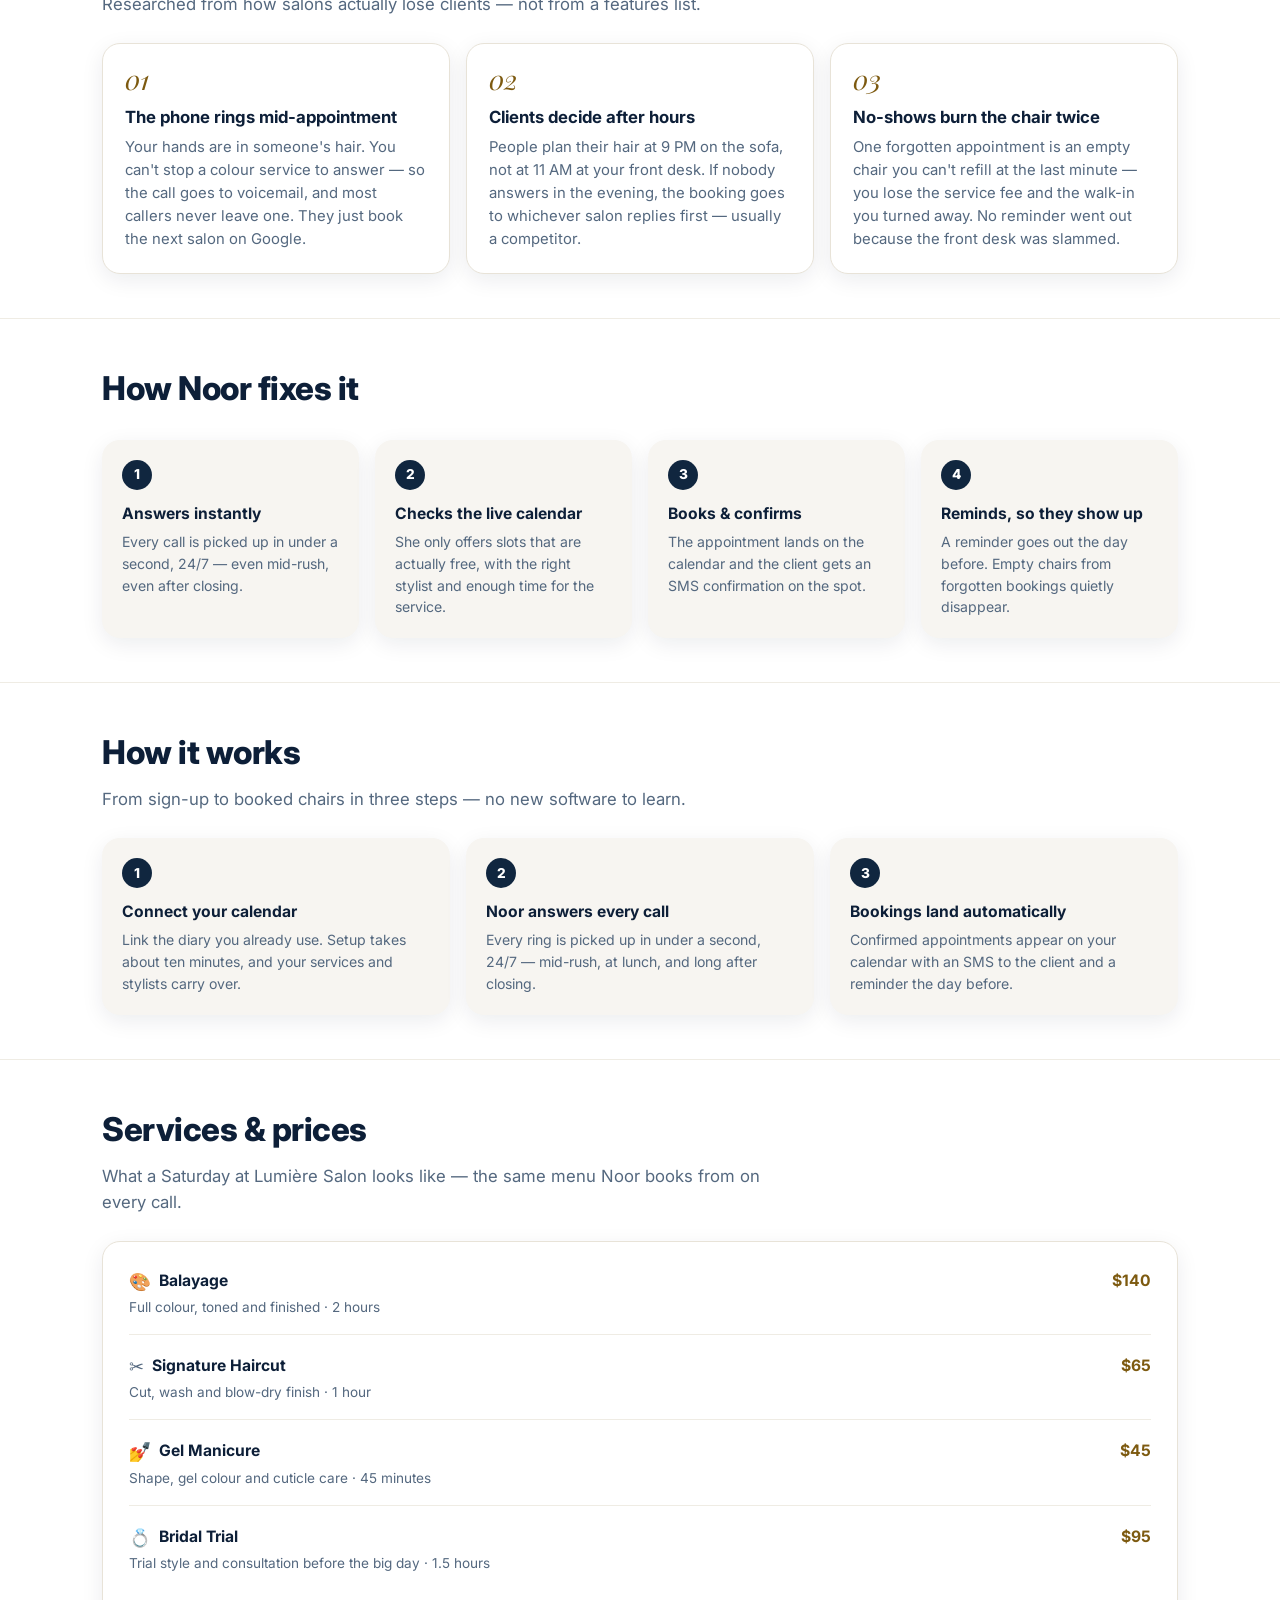
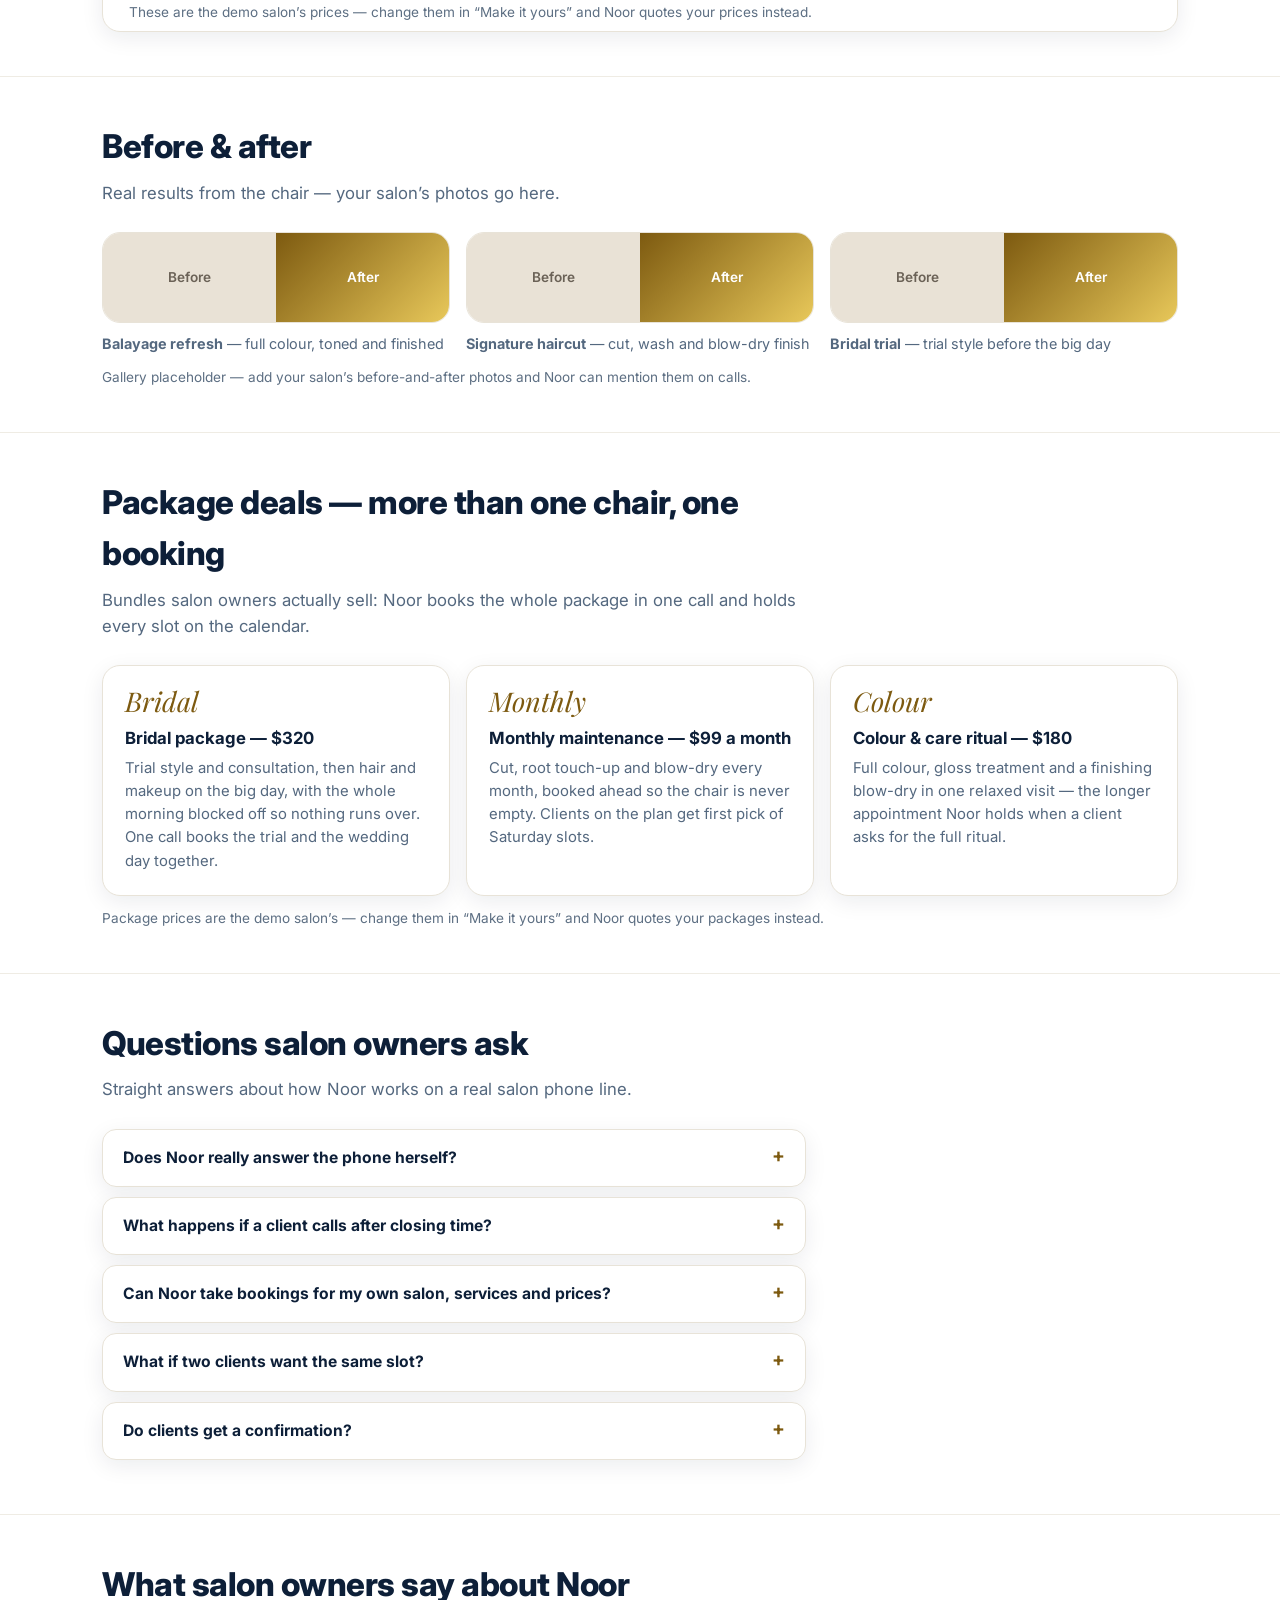
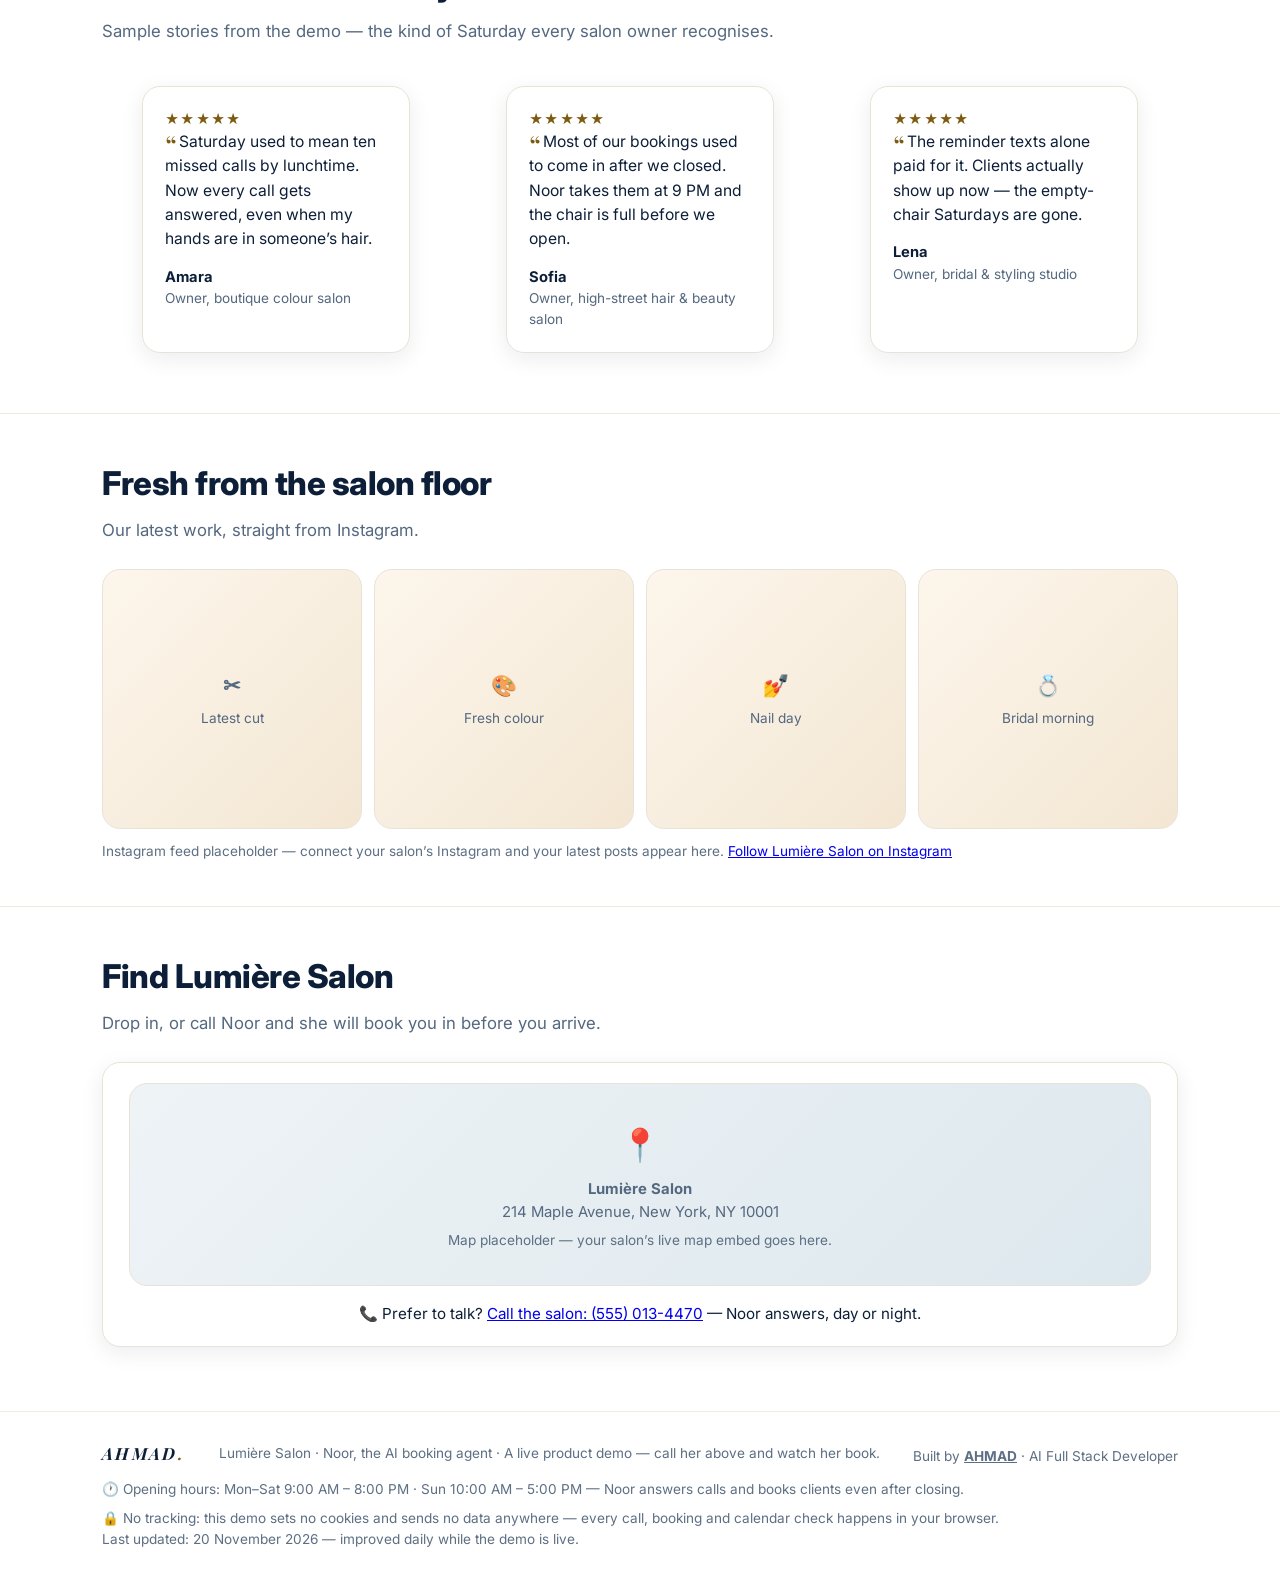
==== commit 815606c4: "feat(demo): add click-to-call phone link" ====
--- a/salon-demo/index.html
+++ b/salon-demo/index.html
@@ -495,6 +495,8 @@
       .map-pin{font-size:2rem;display:block;margin-bottom:8px}
       .map-ph p{margin:6px 0;color:var(--muted);font-size:.93rem}
       .map-note{font-size:.85rem!important;color:var(--faint)!important}
+      /* D135: click-to-call — one tap dials the salon (Noor answers) */
+      .visit-call{margin:16px 0 0;text-align:center;font-size:.95rem}
       .steps4{display:grid;grid-template-columns:repeat(4,1fr);gap:16px}
       @media (max-width:900px){.steps4{grid-template-columns:repeat(2,1fr)}}
       @media (max-width:520px){.steps4{grid-template-columns:1fr}}
@@ -1148,6 +1150,8 @@
               <p><b>Lumi&egrave;re Salon</b><br>214 Maple Avenue, New York, NY 10001</p>
               <p class="map-note">Map placeholder &mdash; your salon&rsquo;s live map embed goes here.</p>
             </div>
+            <!-- D135: click-to-call phone link -->
+            <p class="visit-call">&#128222; Prefer to talk? <a href="tel:+15550134470">Call the salon: (555) 013-4470</a> &mdash; Noor answers, day or night.</p>
           </div>
         </div>
       </section>
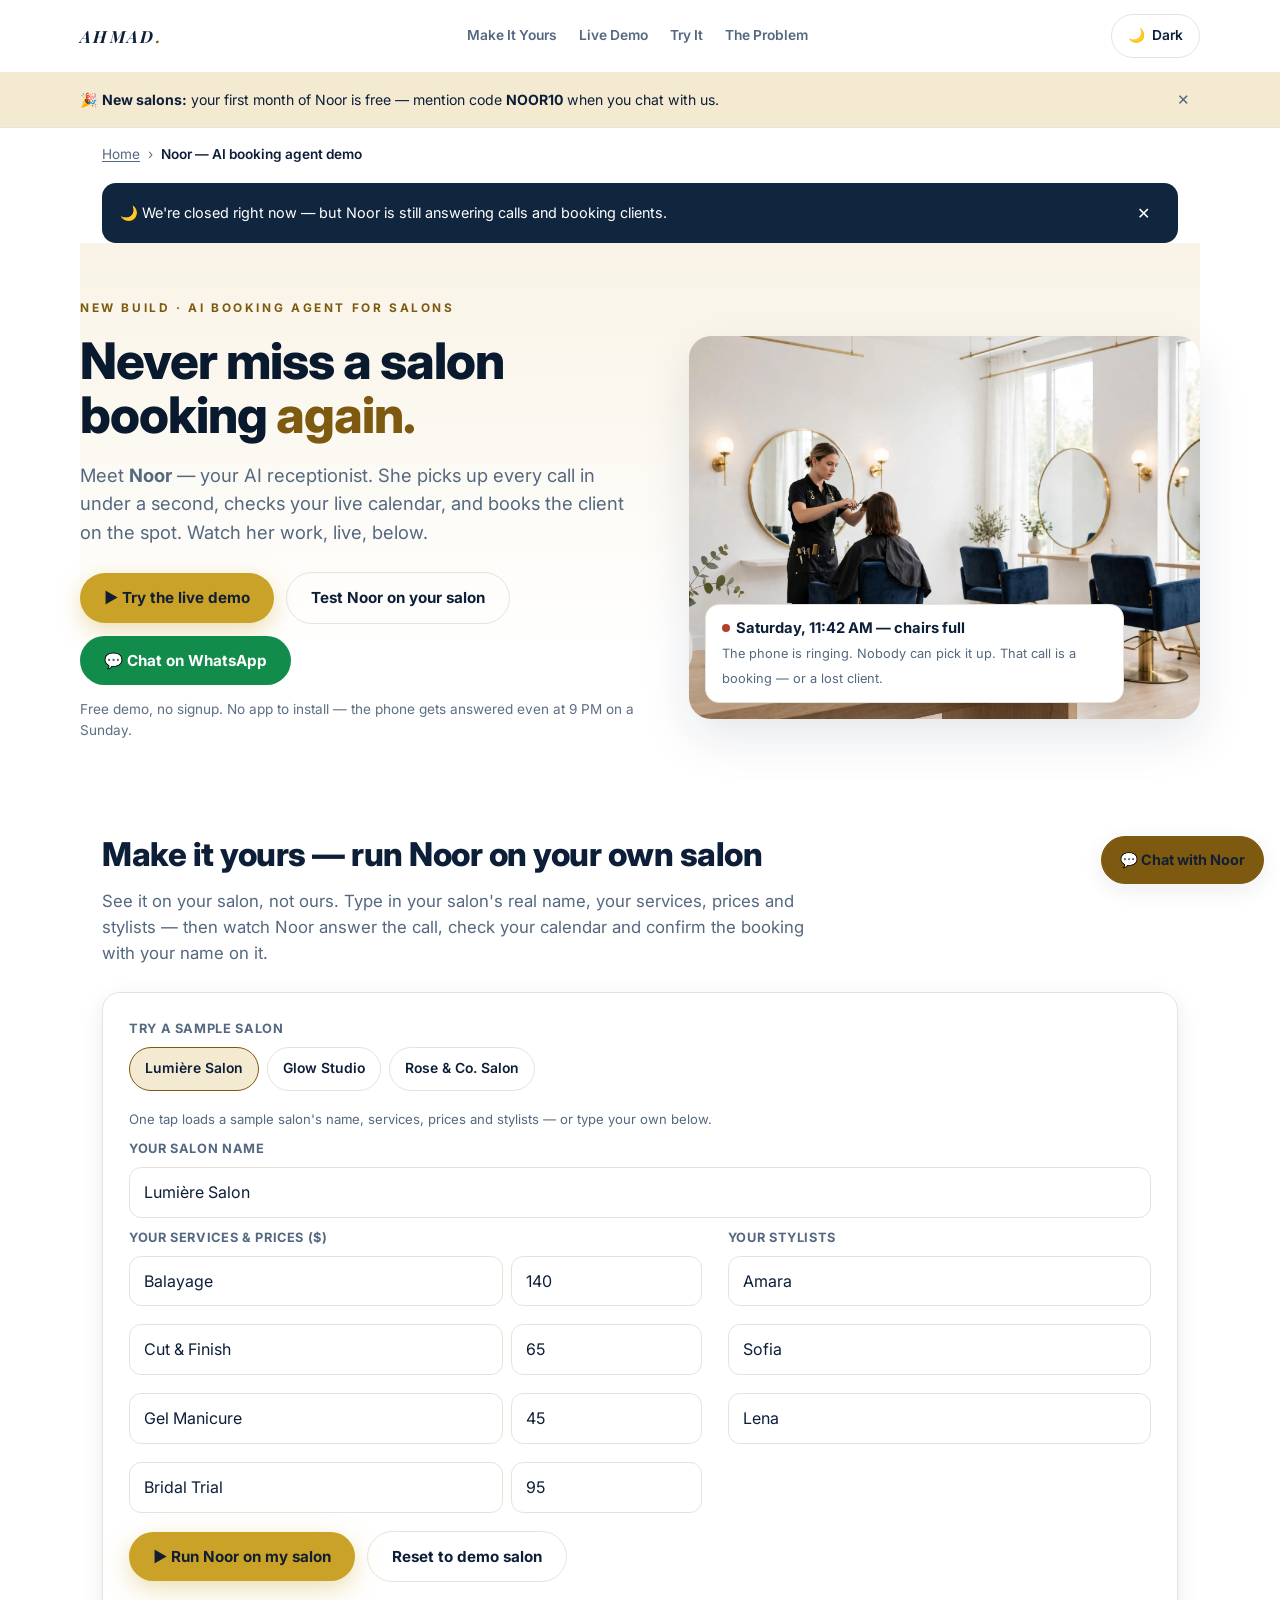
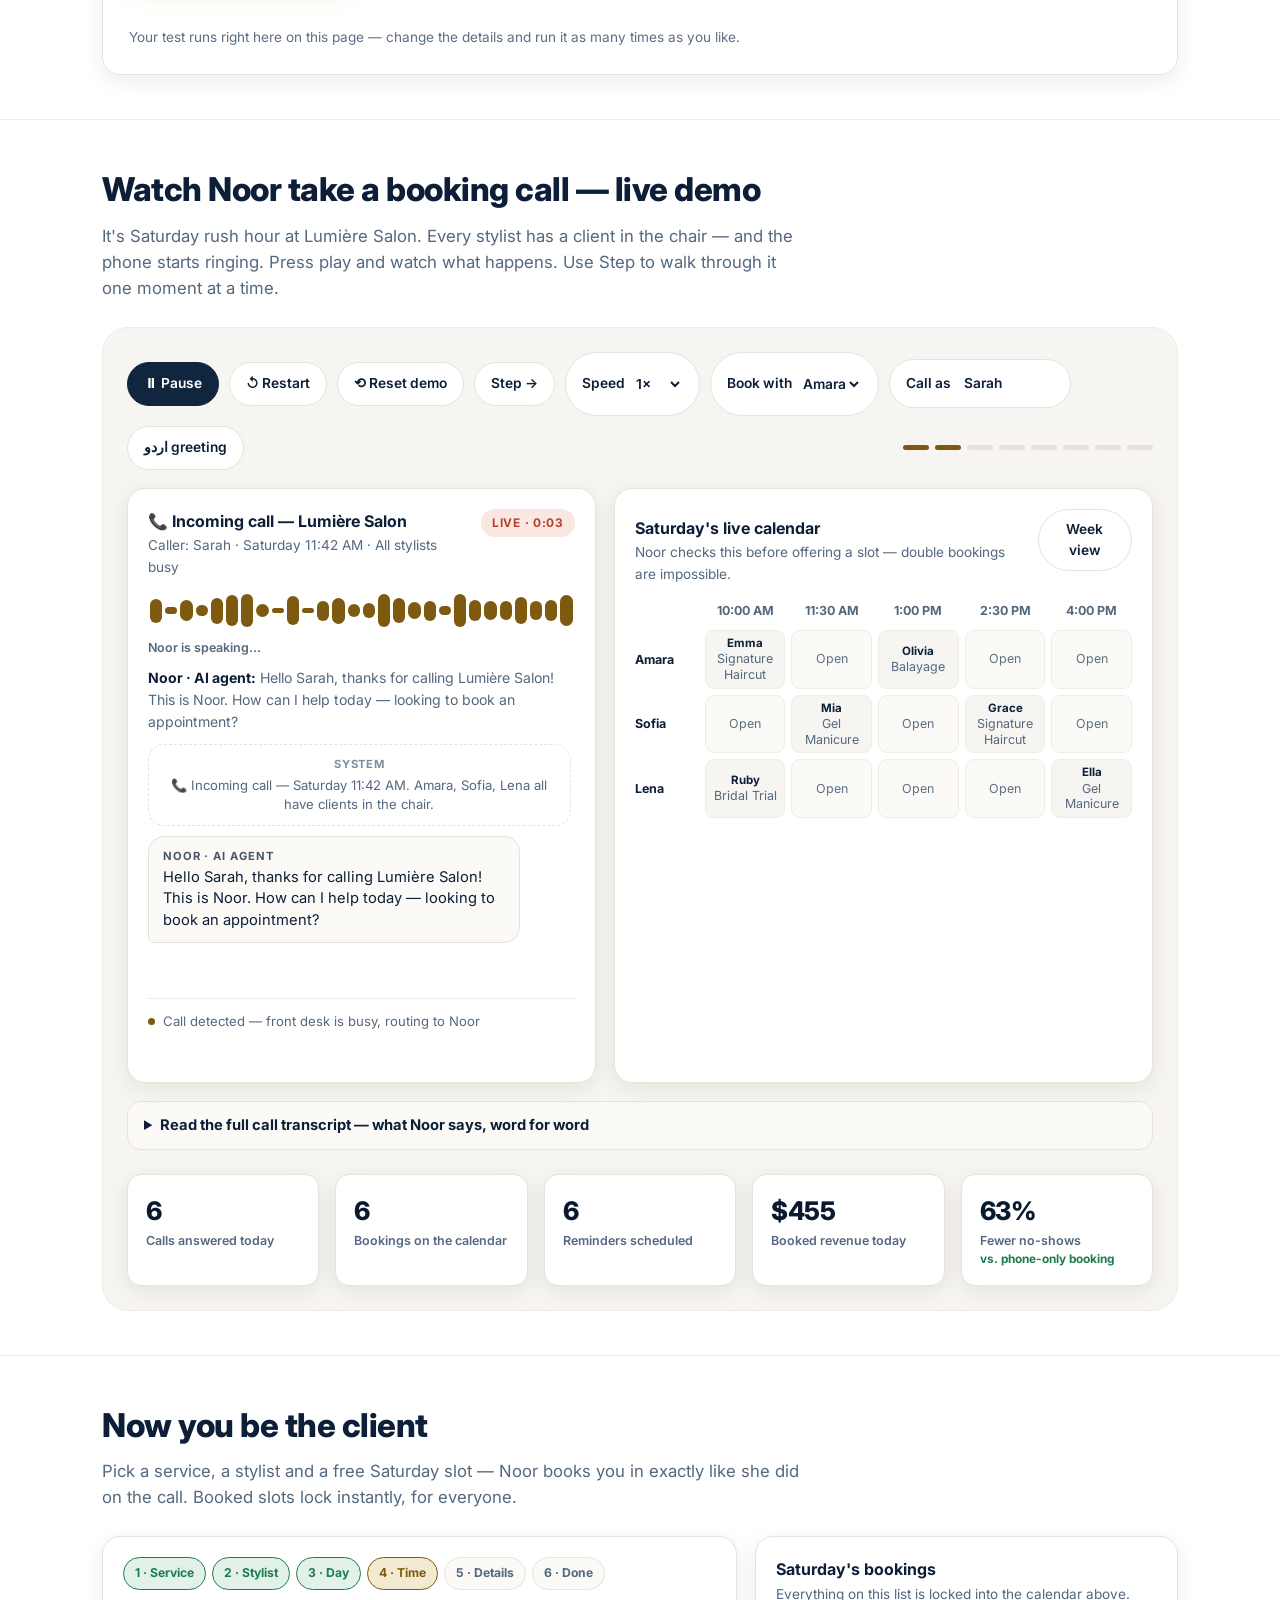
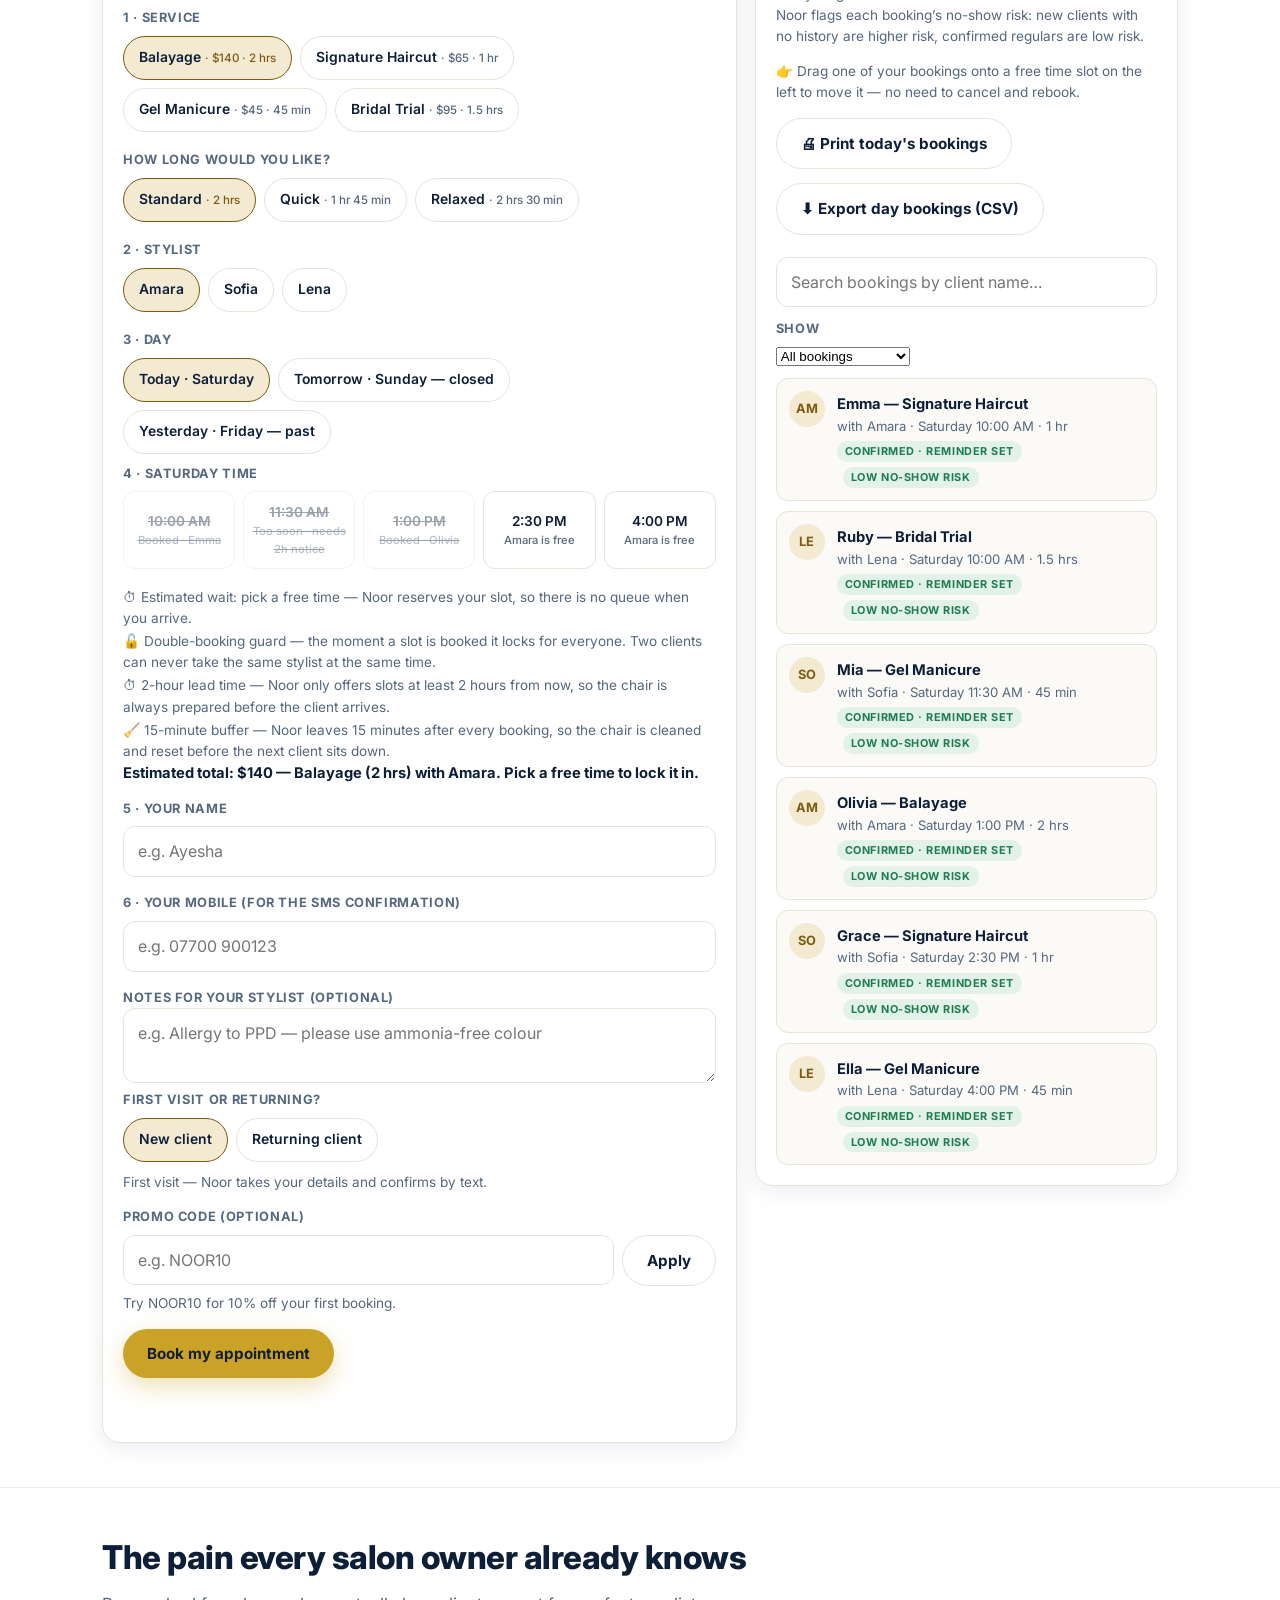
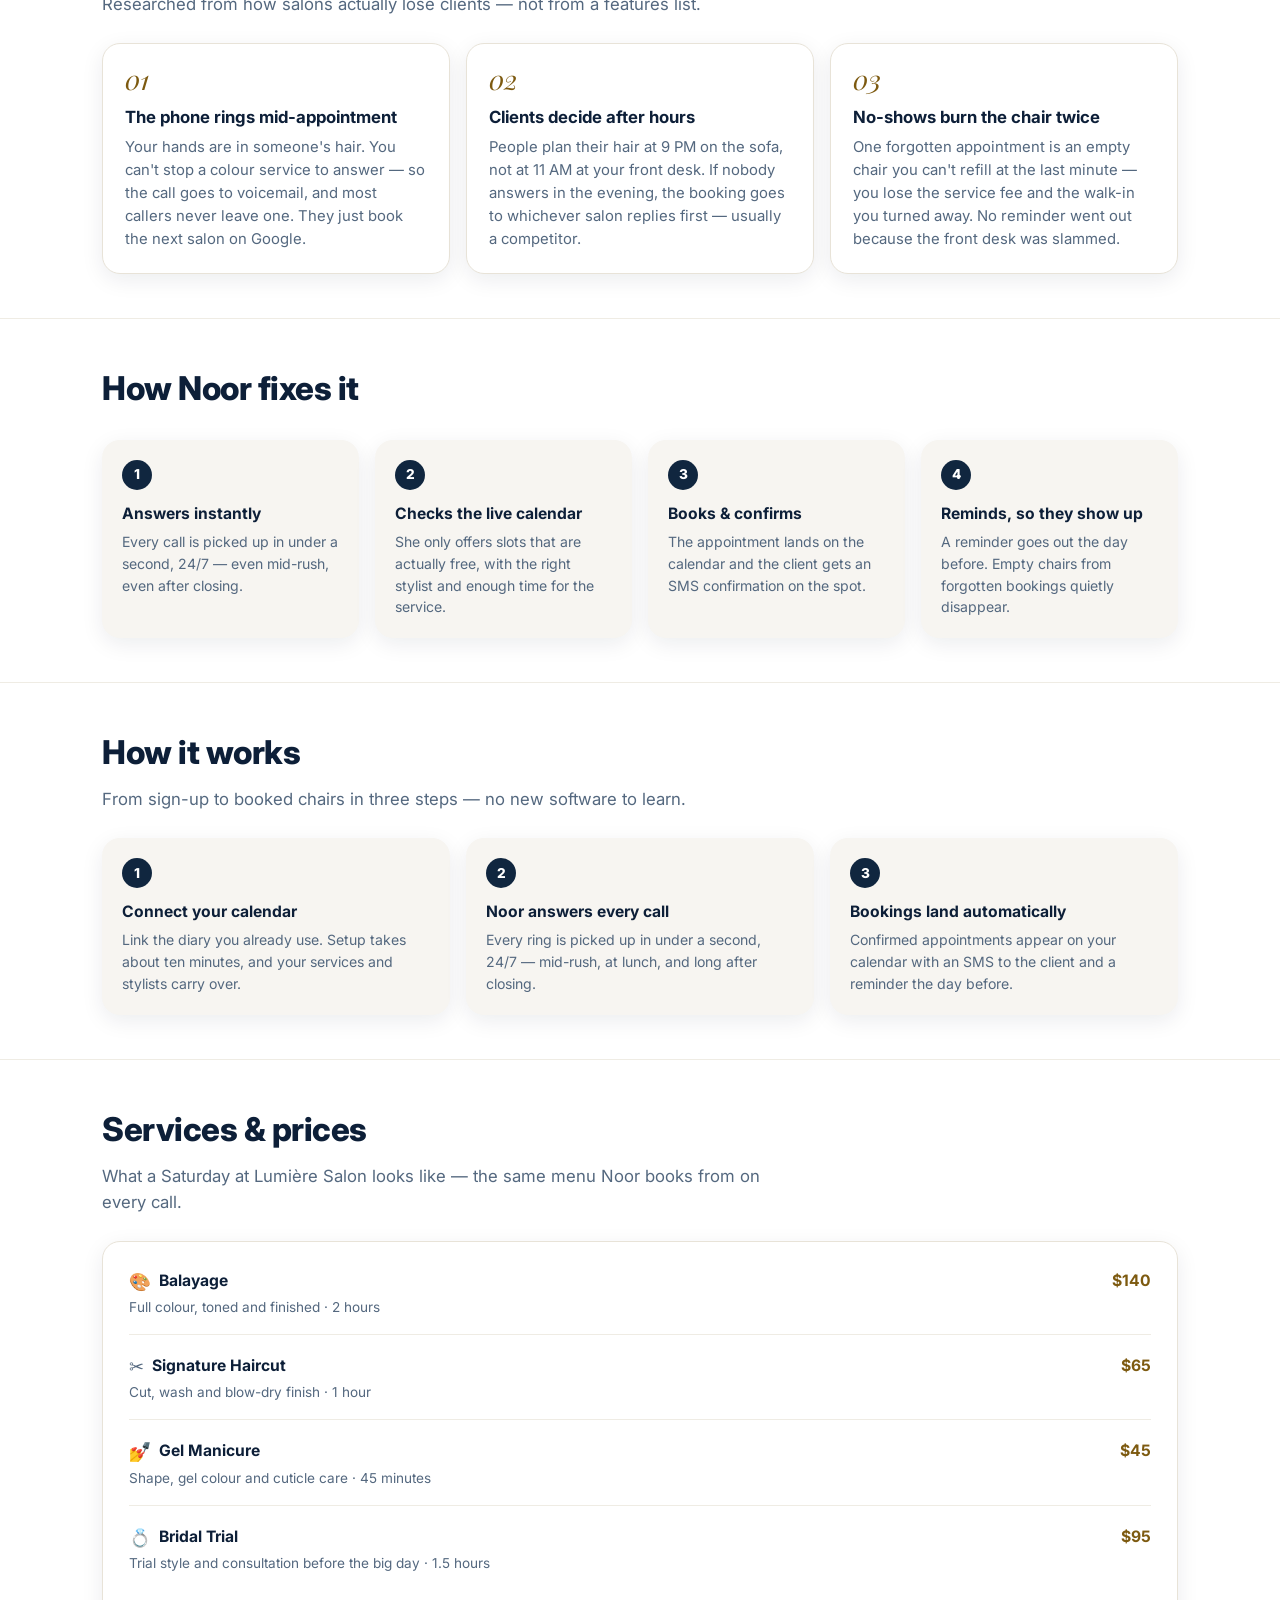
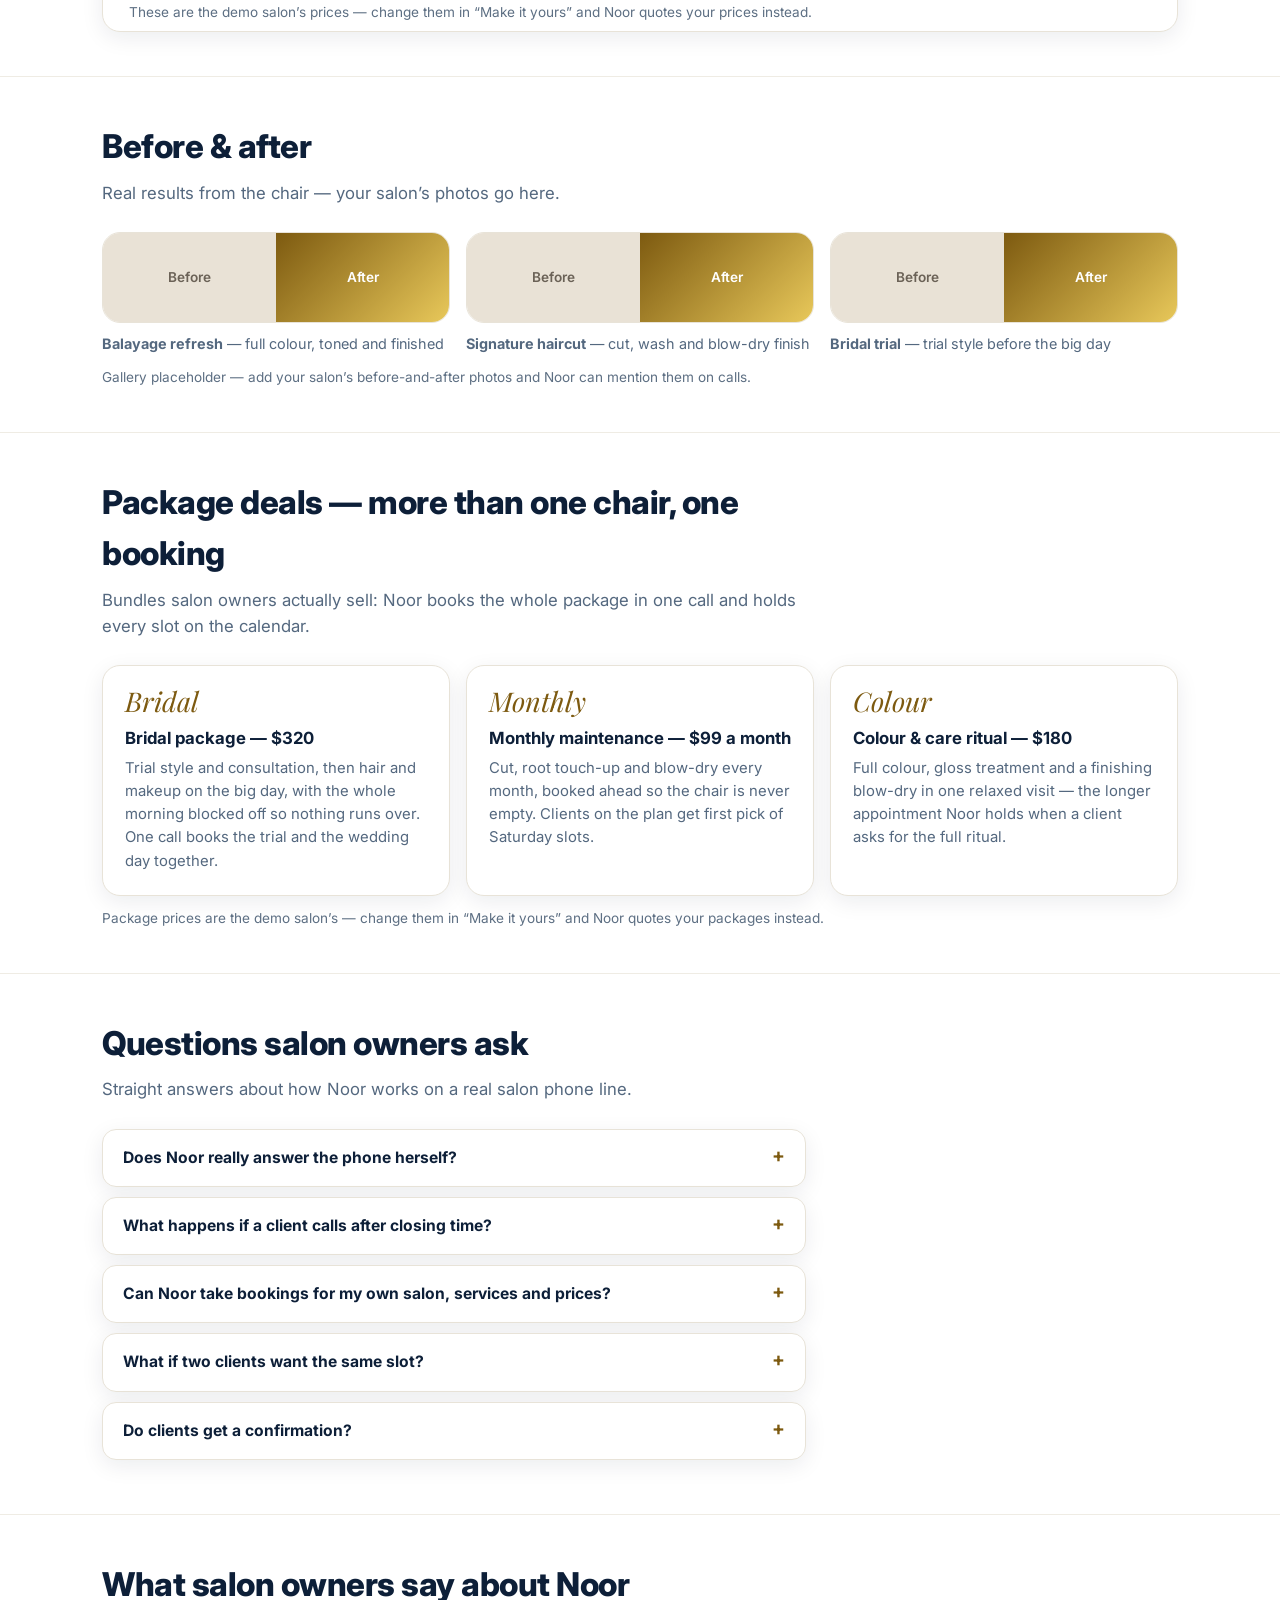
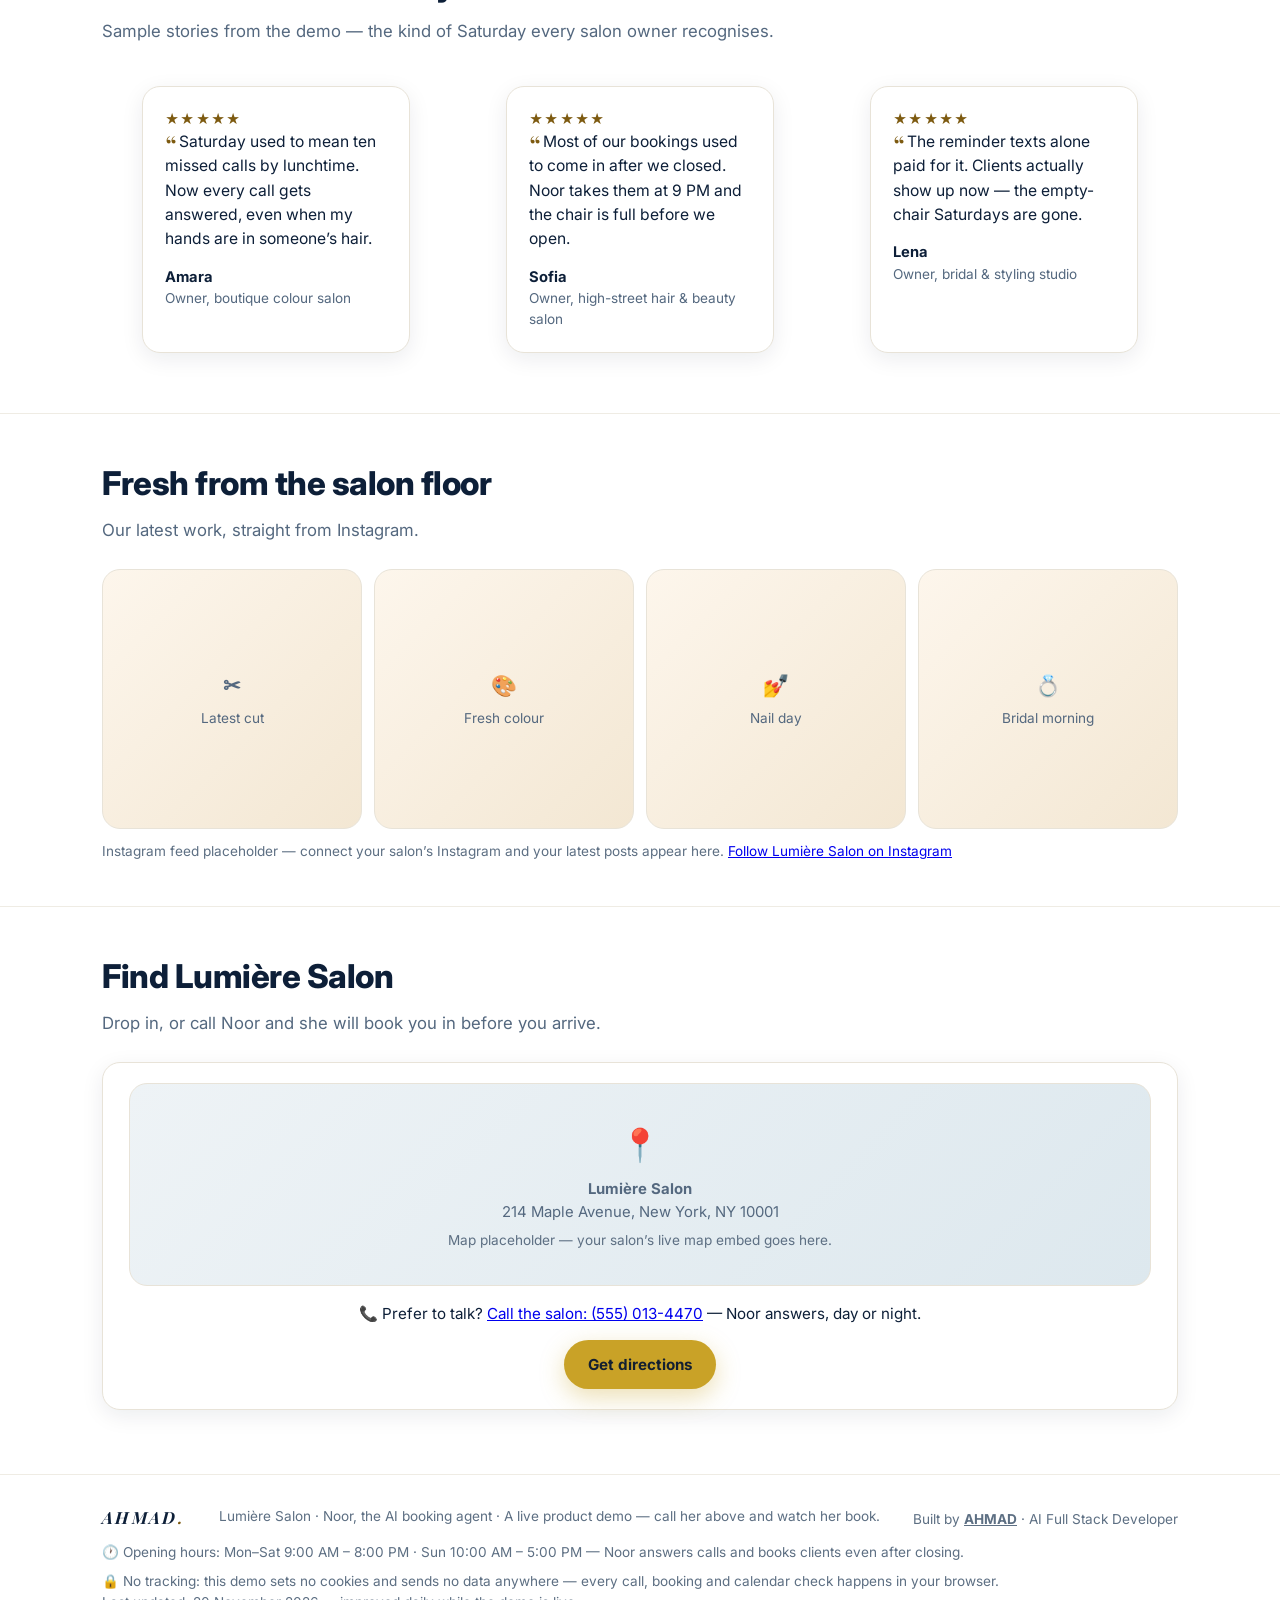
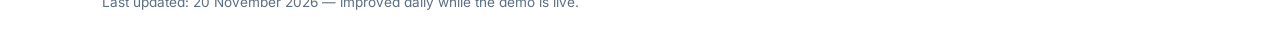
==== commit e58e7bd5: "feat(demo): add directions button to salon" ====
--- a/salon-demo/index.html
+++ b/salon-demo/index.html
@@ -497,6 +497,8 @@
       .map-note{font-size:.85rem!important;color:var(--faint)!important}
       /* D135: click-to-call — one tap dials the salon (Noor answers) */
       .visit-call{margin:16px 0 0;text-align:center;font-size:.95rem}
+      /* D136: directions button — opens Google Maps directions to the salon */
+      .visit-dir{margin:14px 0 0;text-align:center}
       .steps4{display:grid;grid-template-columns:repeat(4,1fr);gap:16px}
       @media (max-width:900px){.steps4{grid-template-columns:repeat(2,1fr)}}
       @media (max-width:520px){.steps4{grid-template-columns:1fr}}
@@ -1152,6 +1154,8 @@
             </div>
             <!-- D135: click-to-call phone link -->
             <p class="visit-call">&#128222; Prefer to talk? <a href="tel:+15550134470">Call the salon: (555) 013-4470</a> &mdash; Noor answers, day or night.</p>
+            <!-- D136: directions button — opens Google Maps directions to the salon -->
+            <p class="visit-dir"><a class="btn btn-gold" href="https://www.google.com/maps/dir/?api=1&amp;destination=214+Maple+Avenue%2C+New+York%2C+NY+10001" target="_blank" rel="noopener">Get directions</a></p>
           </div>
         </div>
       </section>
